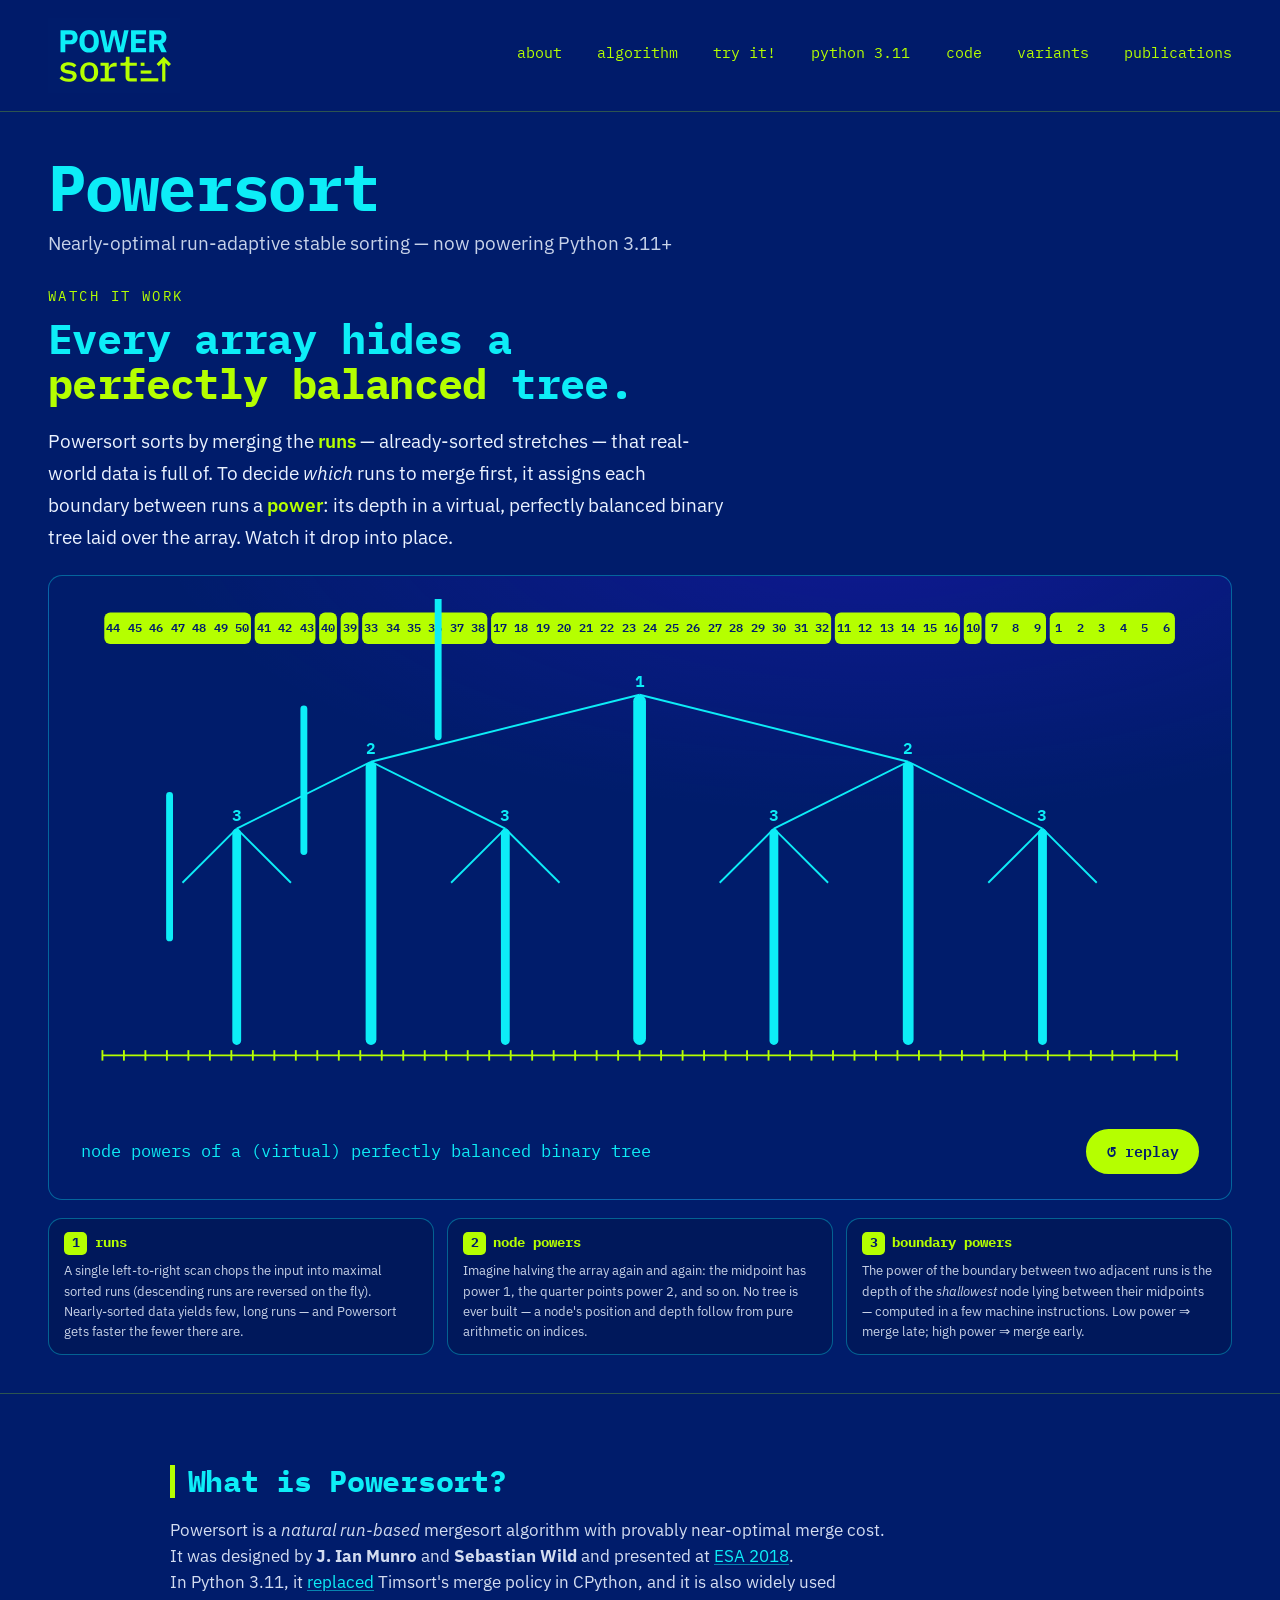
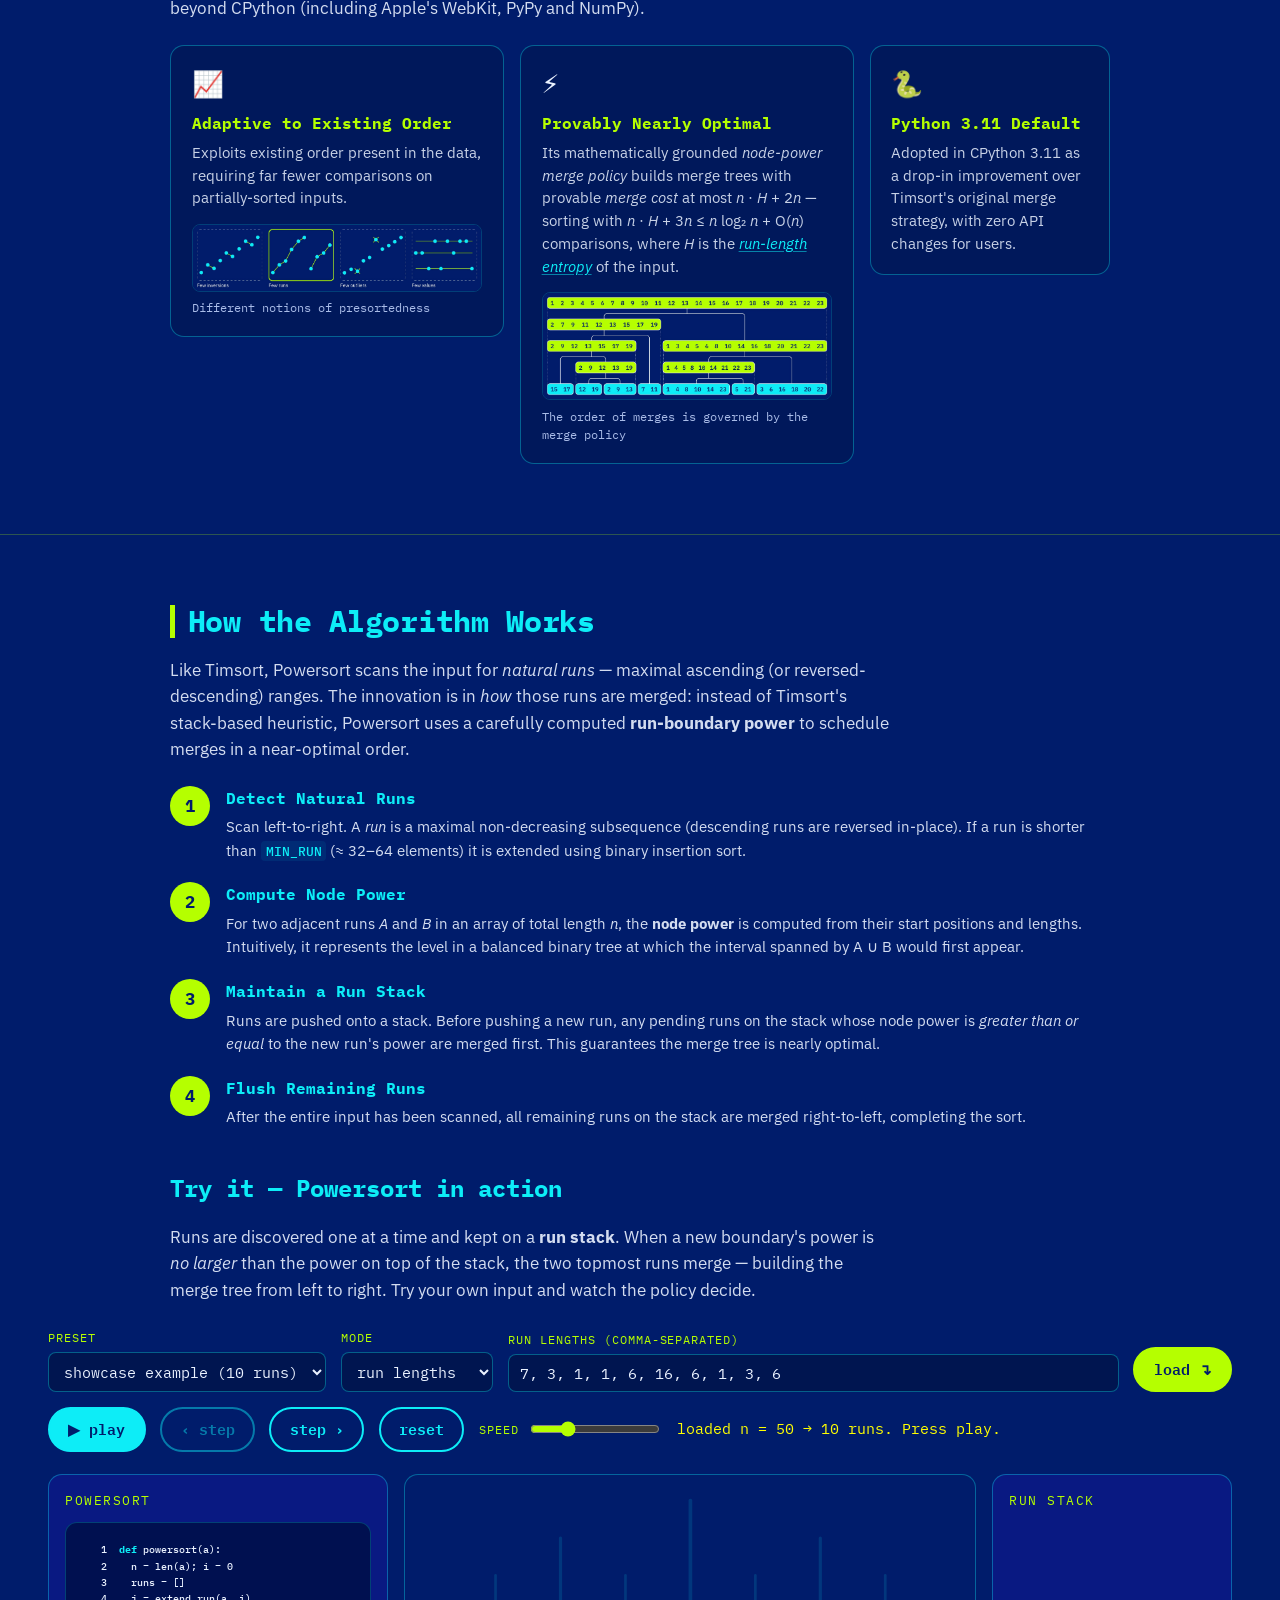
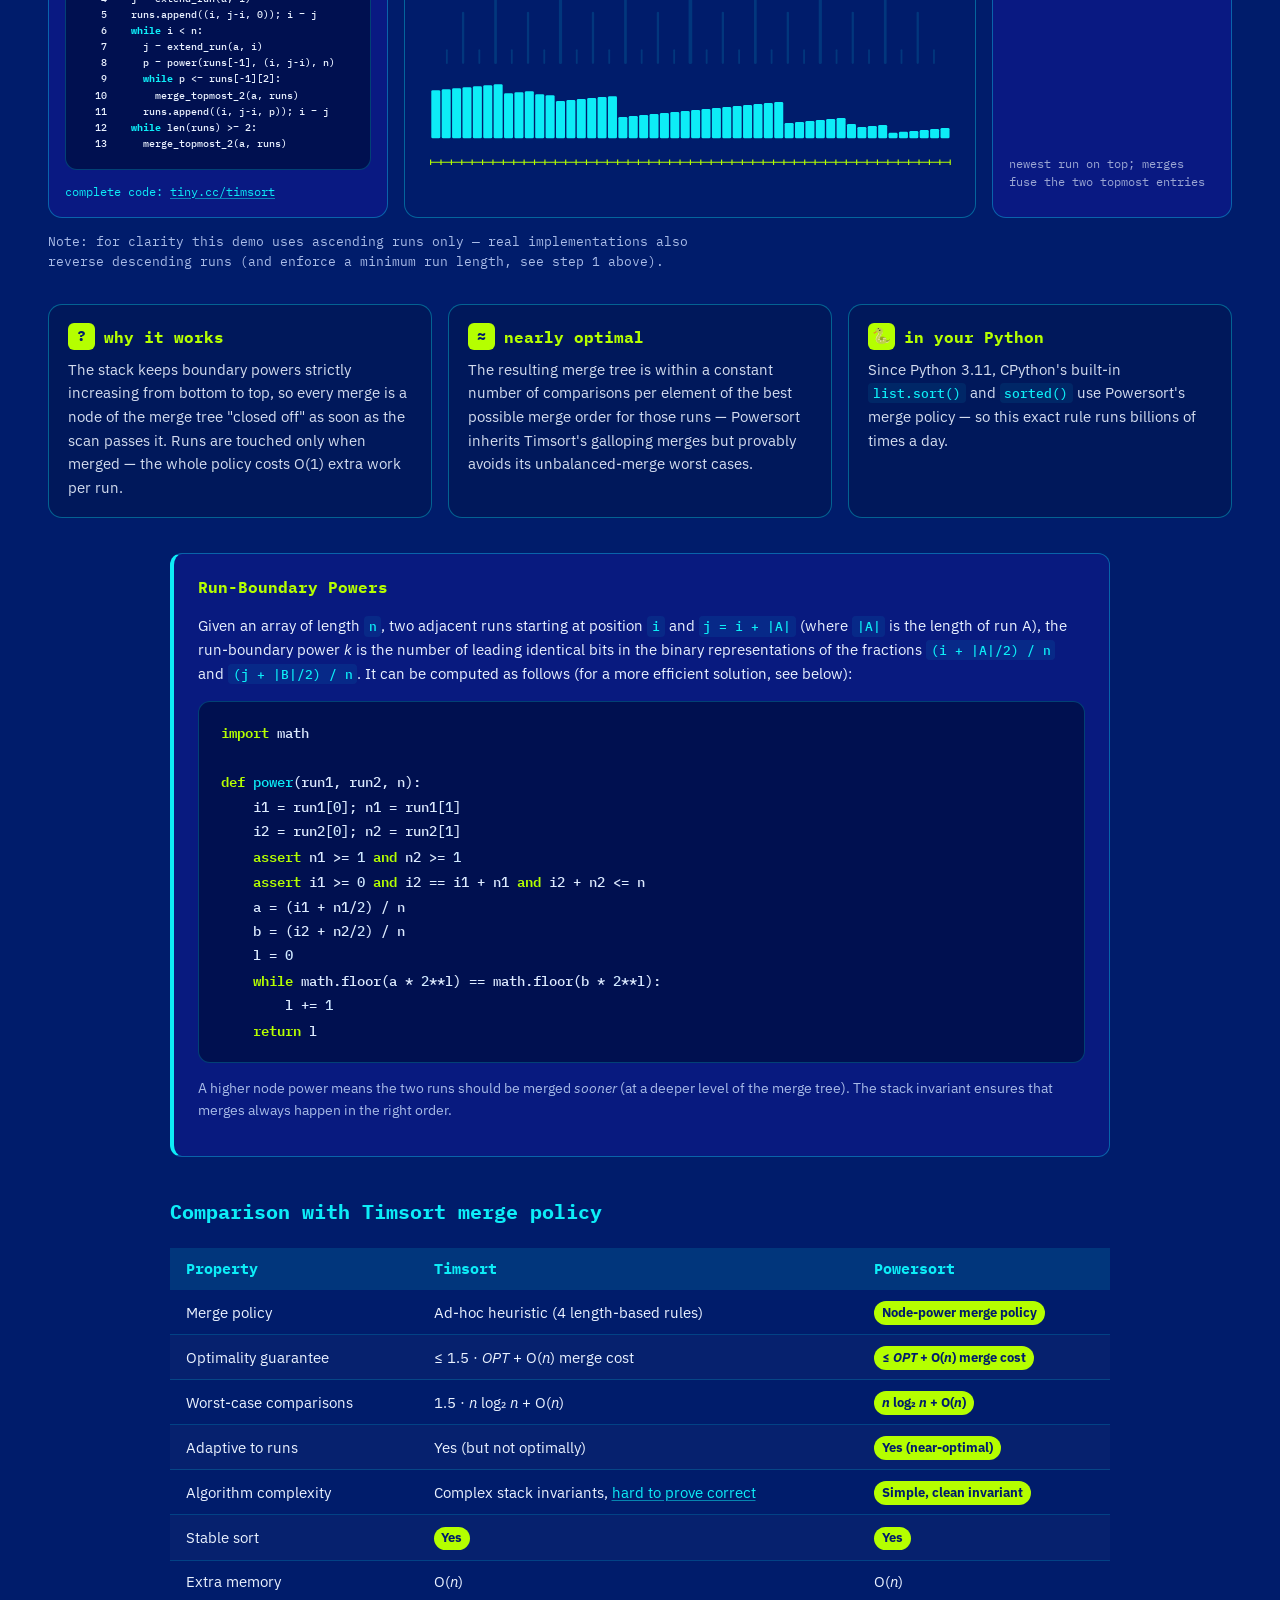
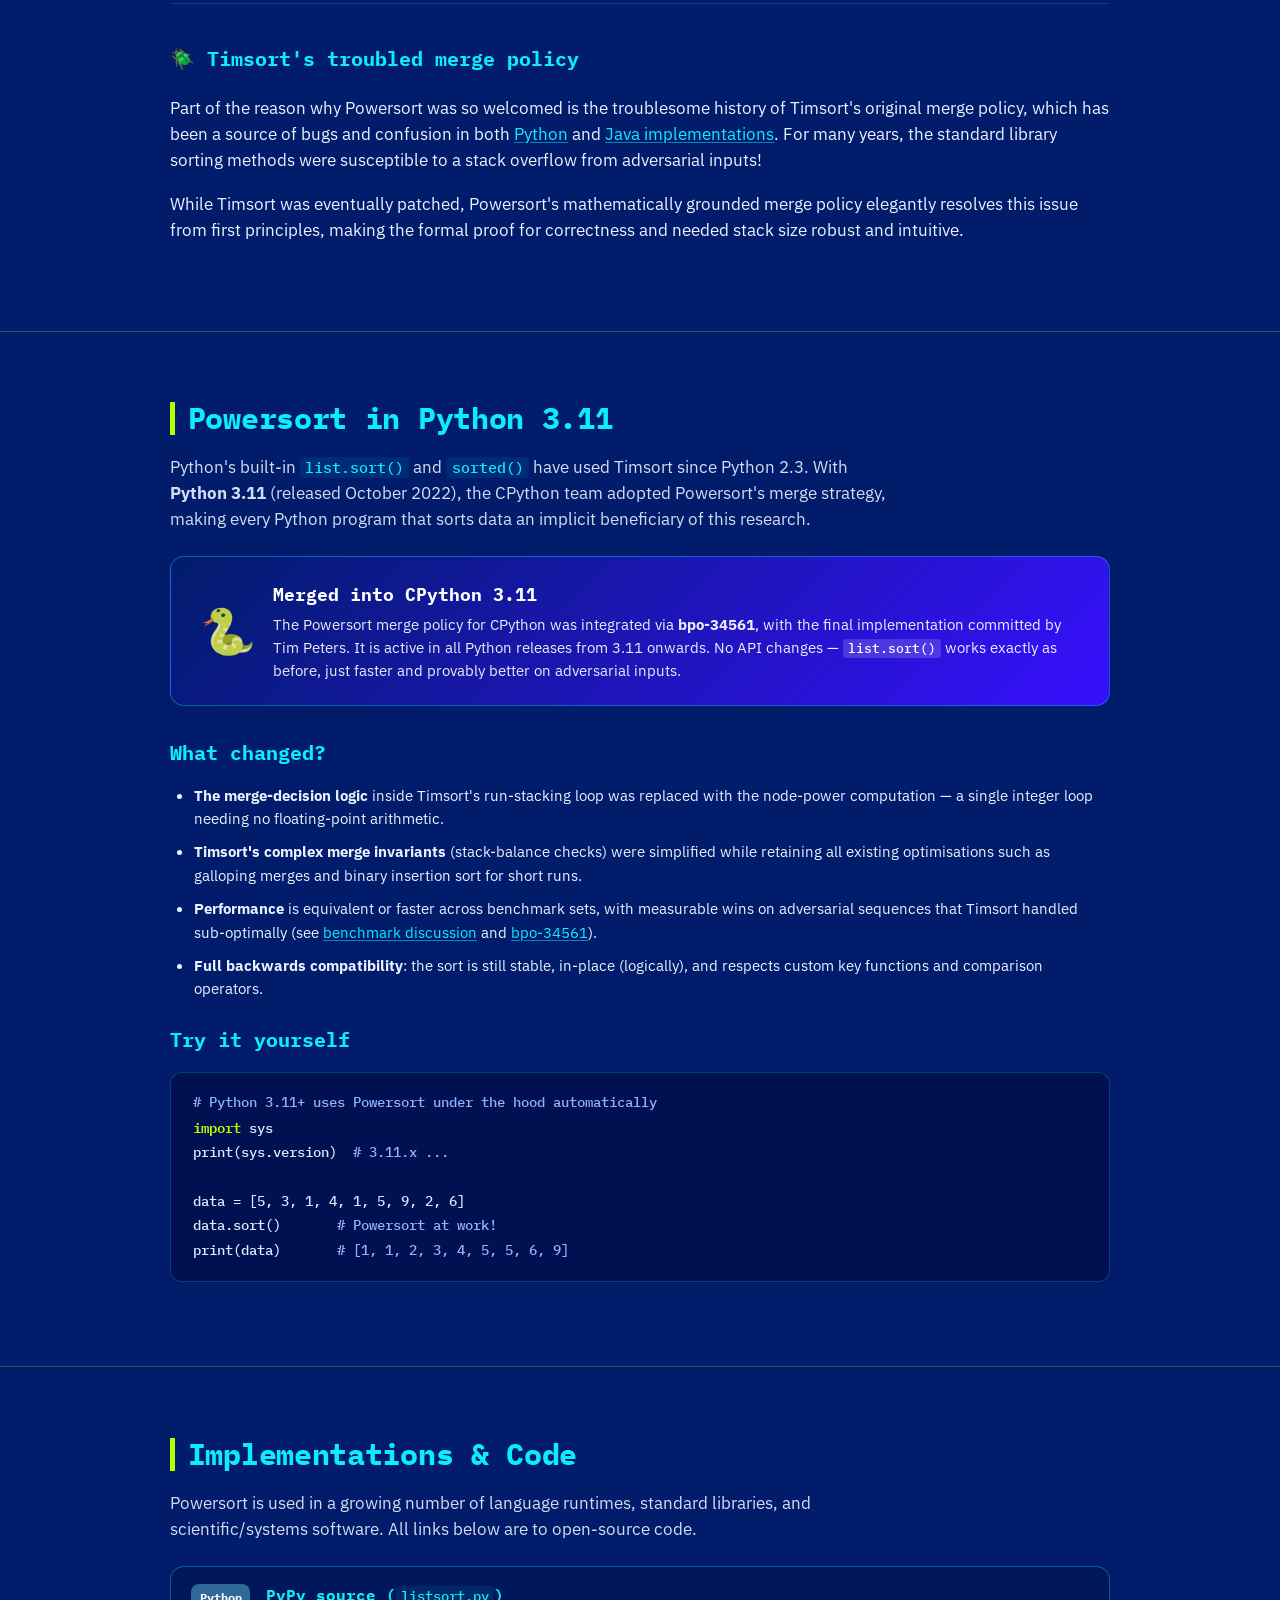
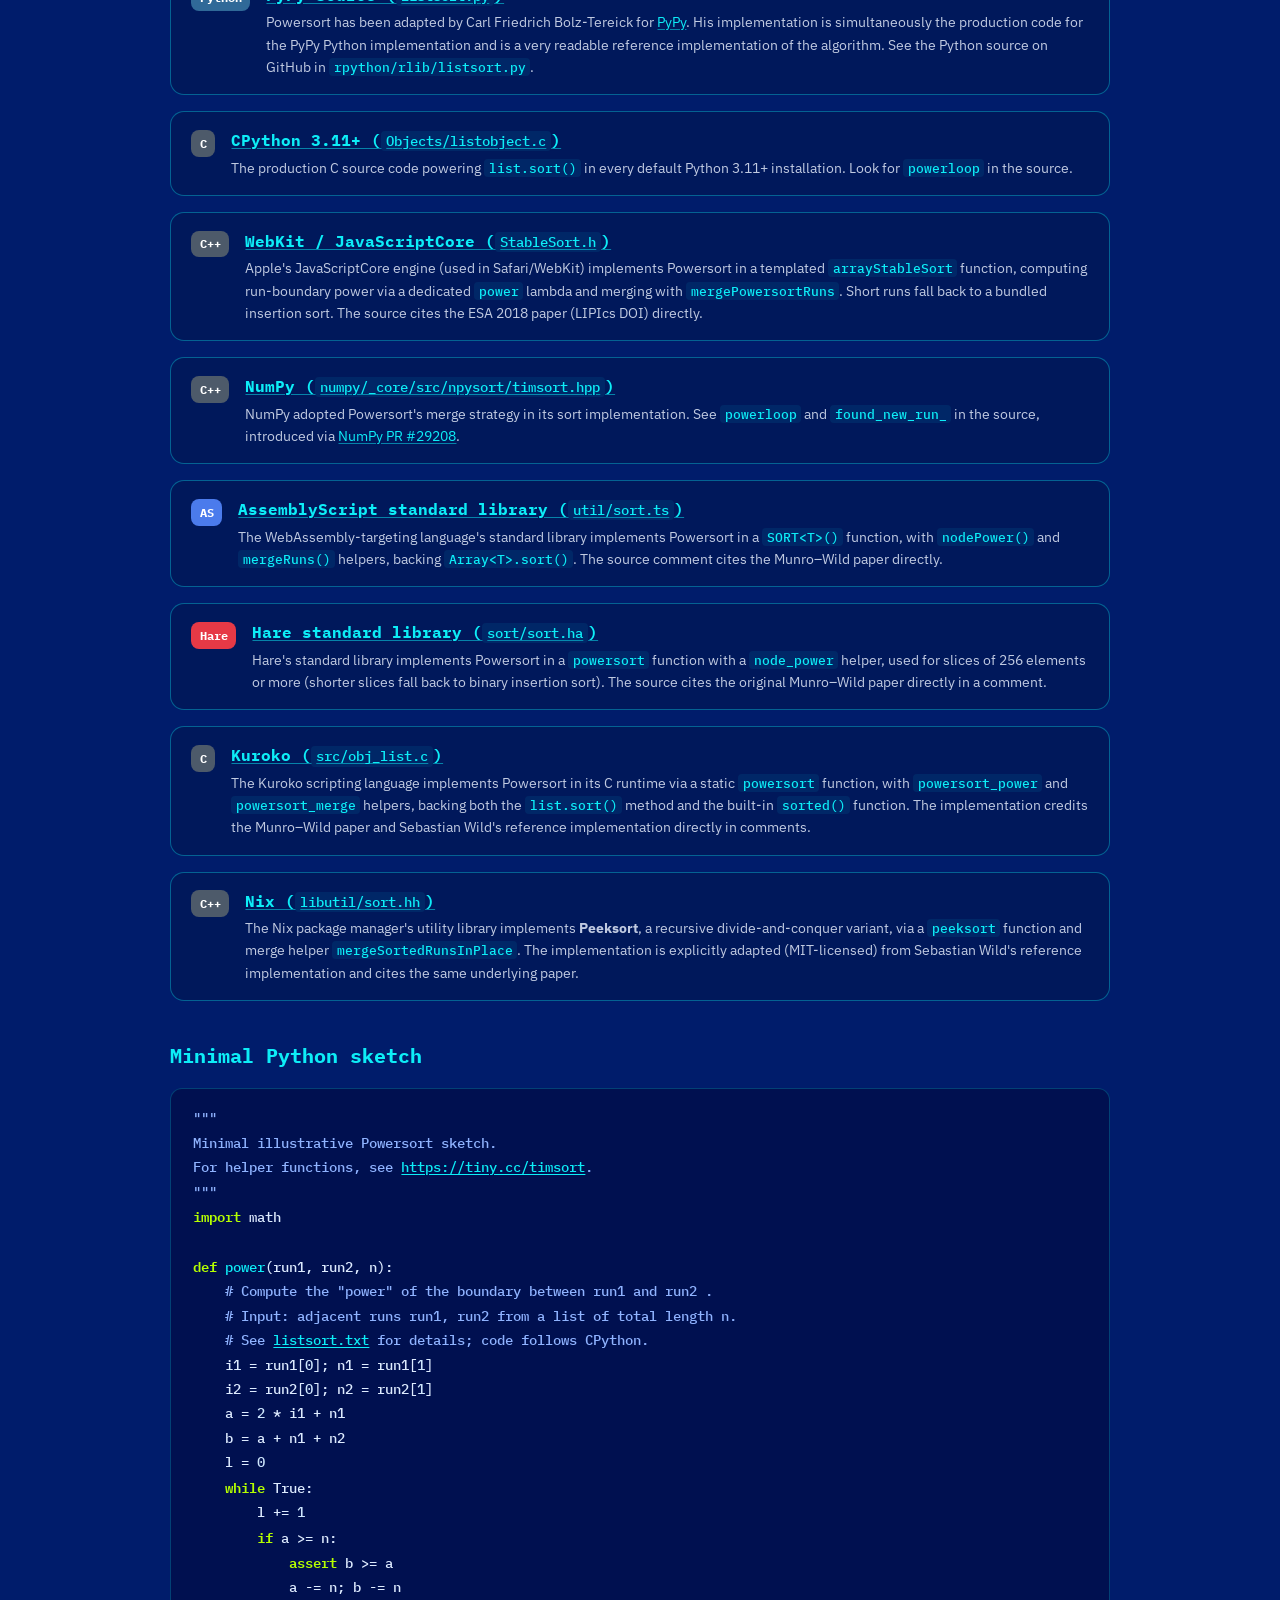
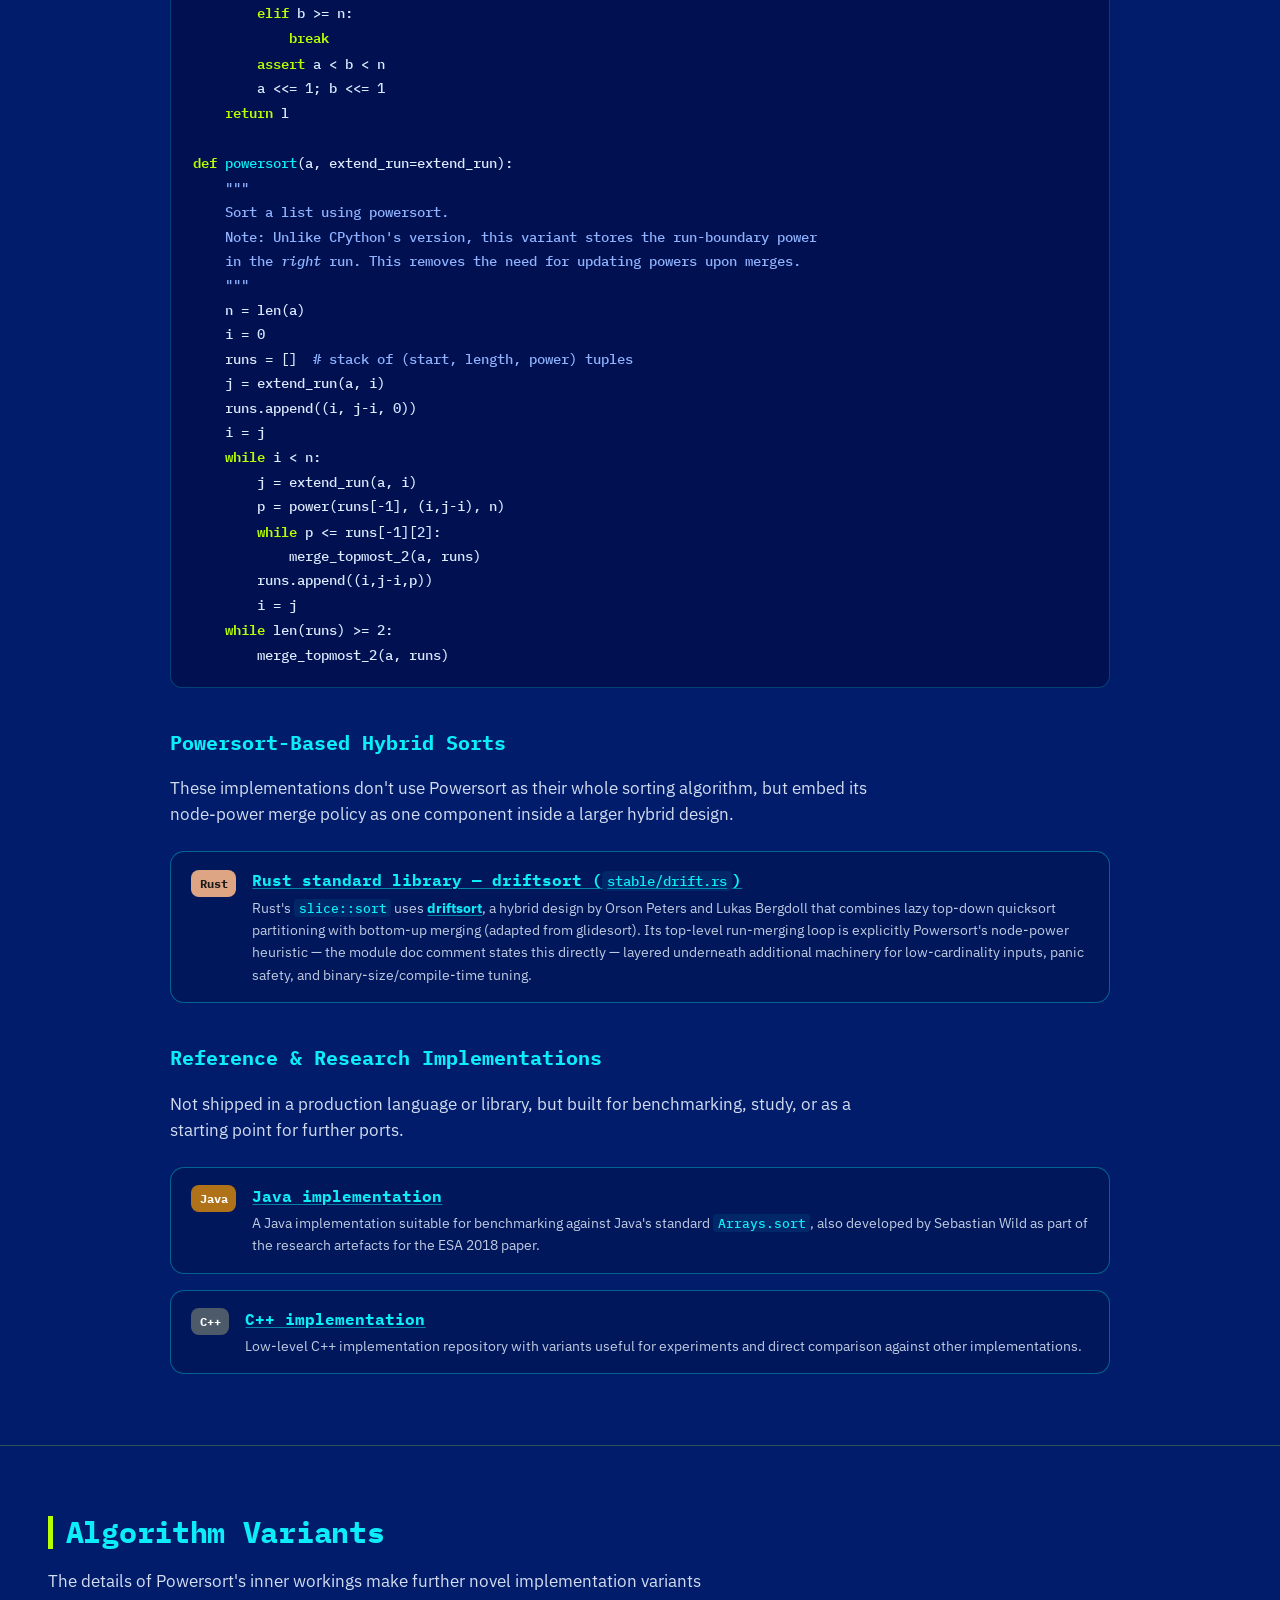
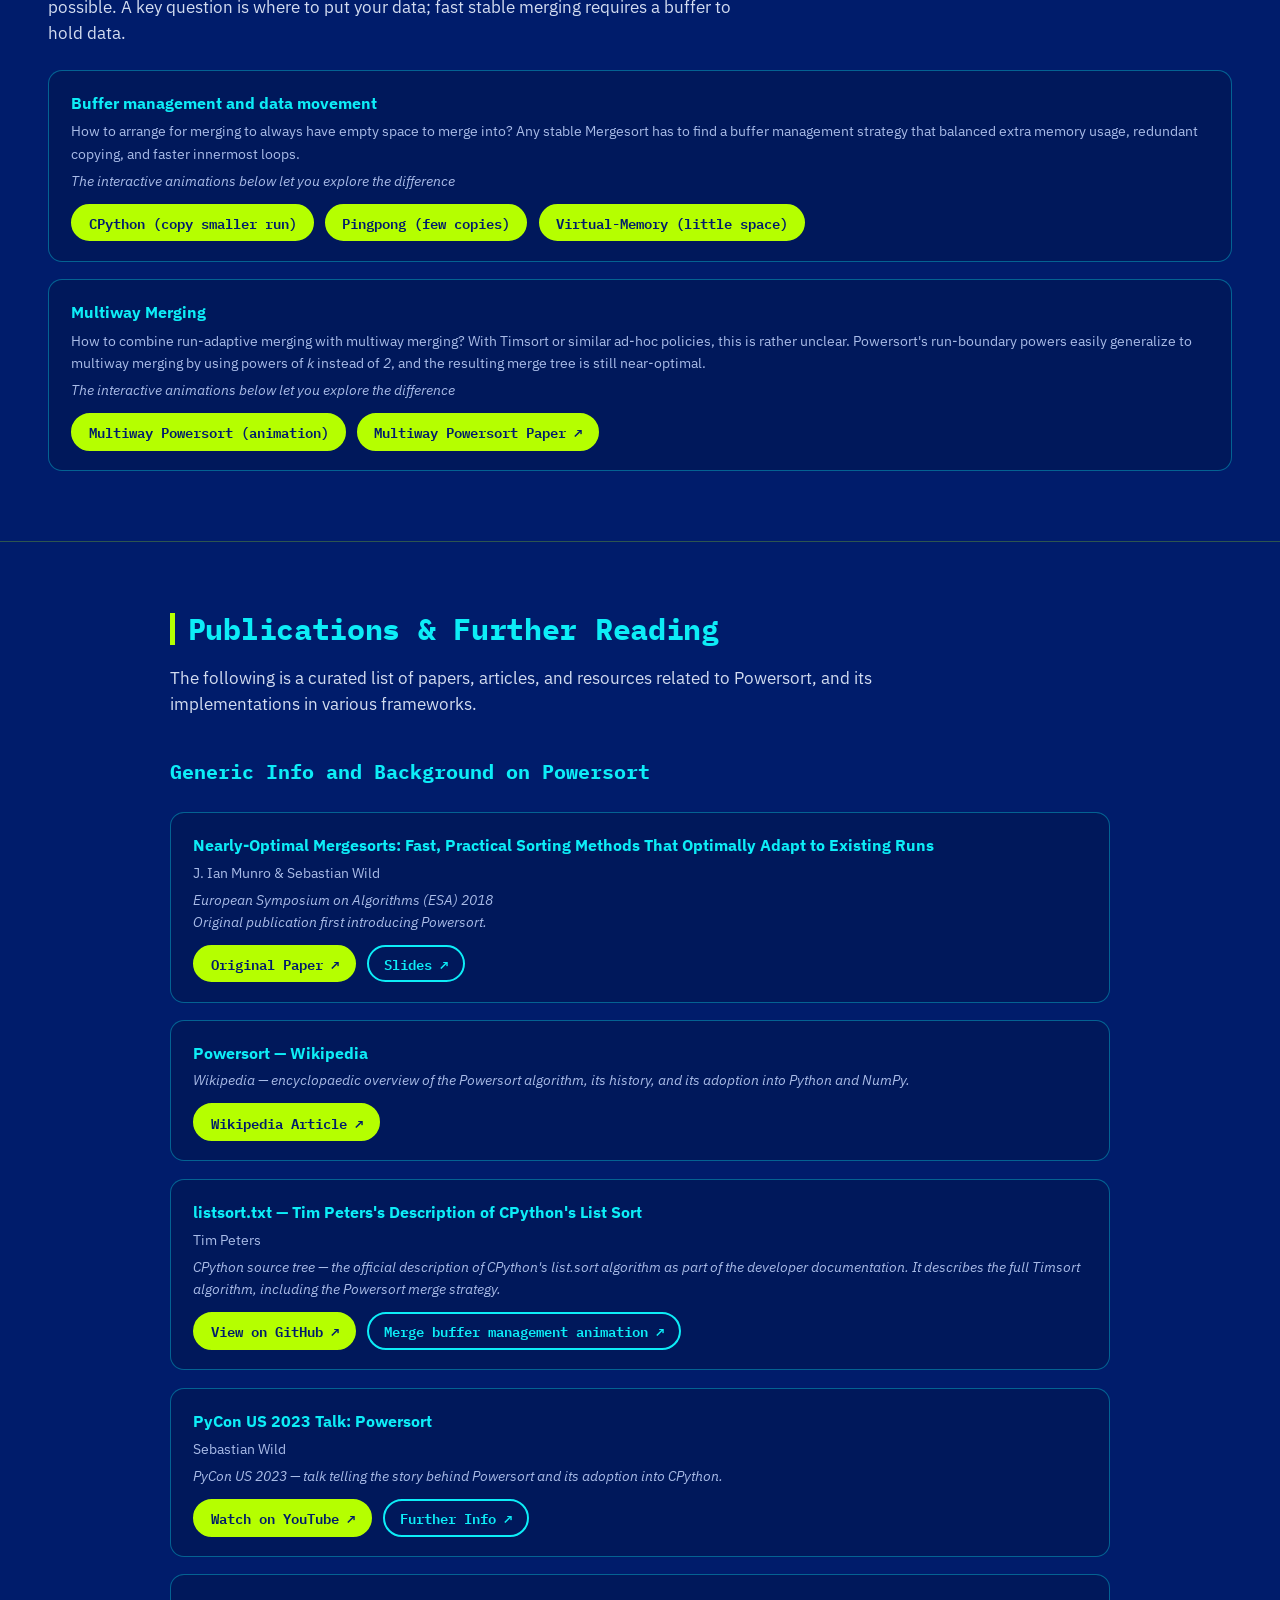
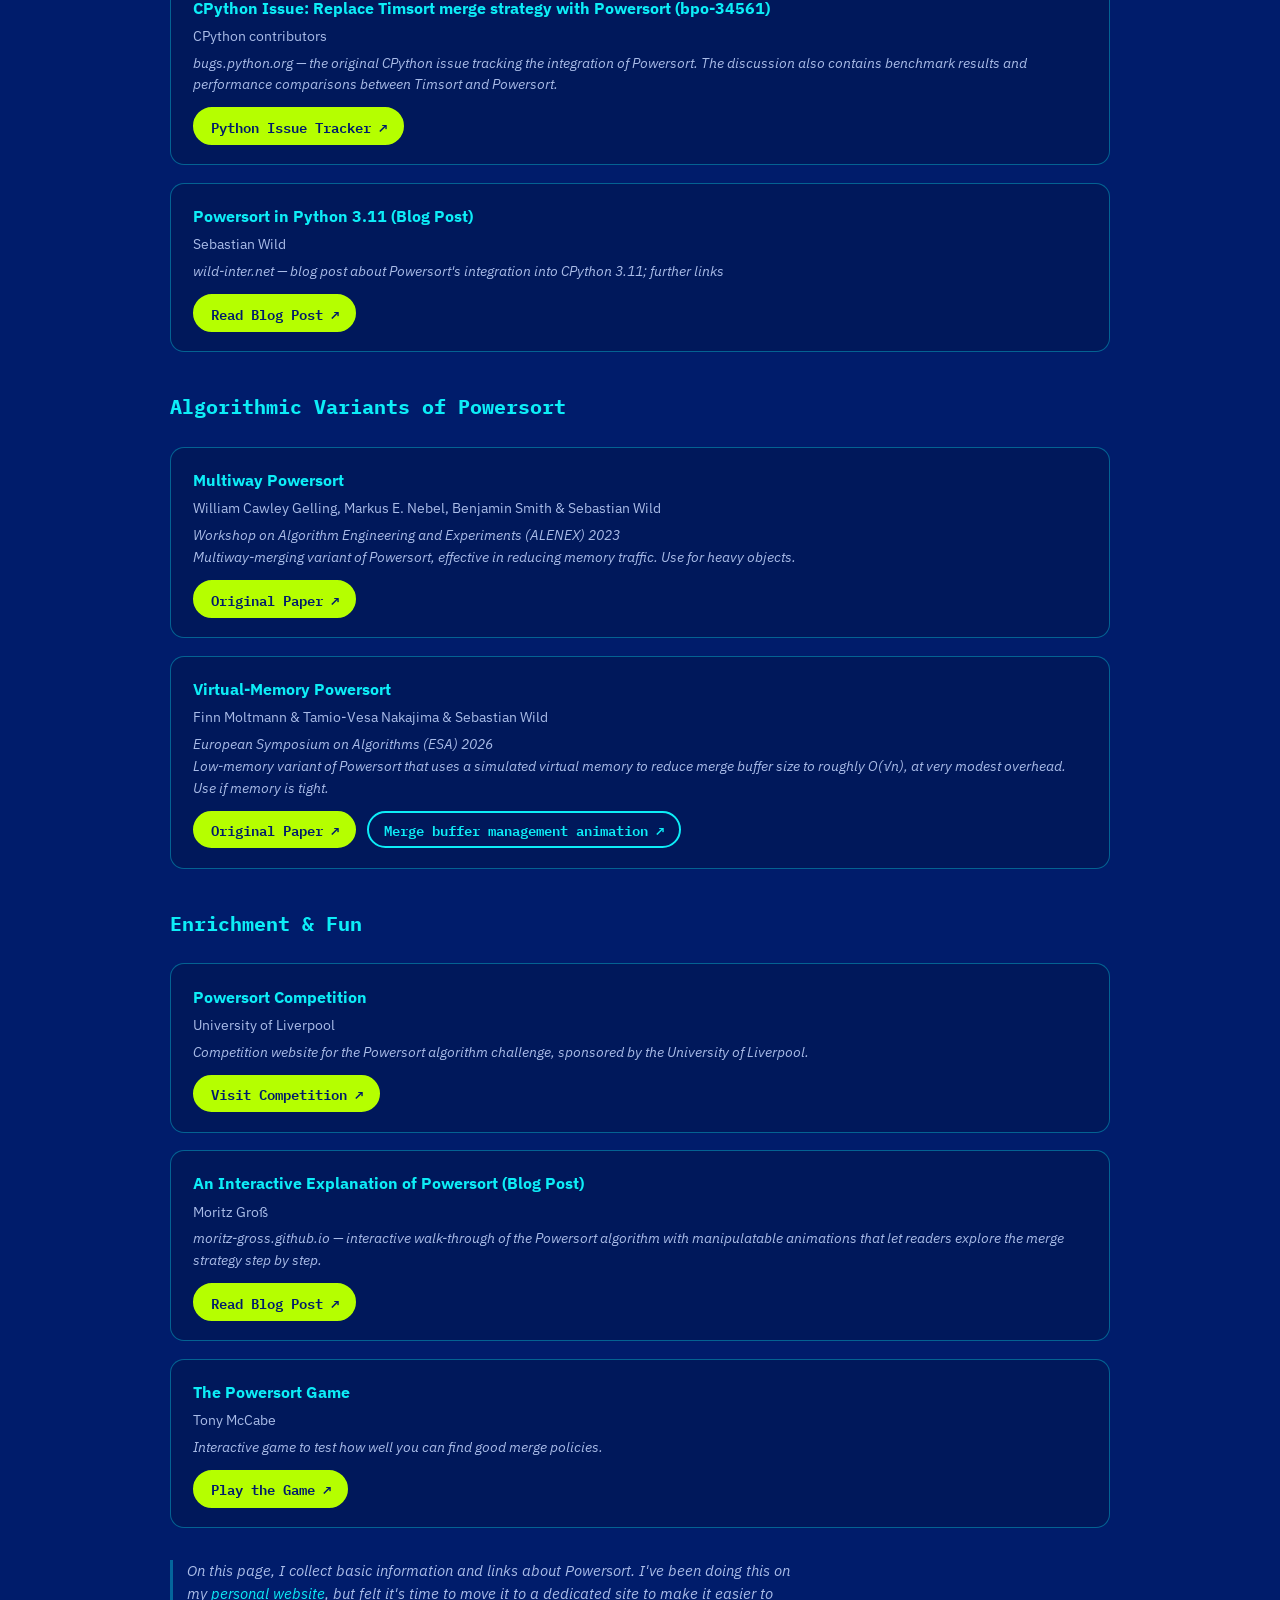
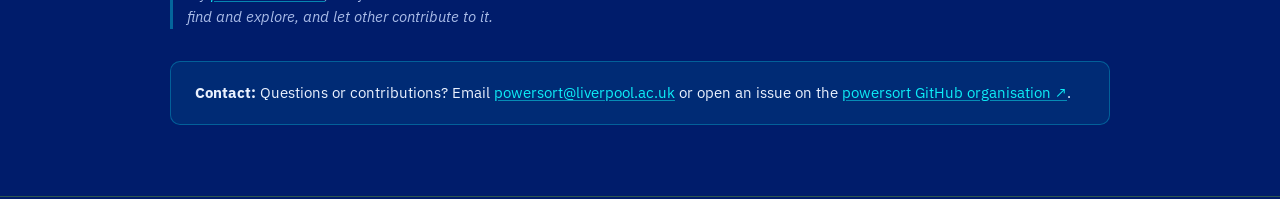
==== index.html @ b32b781a "make hero example default" ====
<!DOCTYPE html>
<html lang="en">
<head>
  <meta charset="UTF-8" />
  <meta name="viewport" content="width=device-width, initial-scale=1.0" />
  <meta name="description"
        content="Powersort – a nearly-optimal, run-adaptive stable sorting algorithm by J. Ian Munro and Sebastian Wild, adopted as Python's default sort since version 3.11. Interactive animations explain the node-power merge policy, alongside implementations, publications, and further reading." />
  <title>Powersort – Nearly-Optimal Adaptive Stable Sorting</title>
  <!-- IBM Plex fonts -->
  <link rel="preconnect" href="https://fonts.googleapis.com" />
  <link rel="preconnect" href="https://fonts.gstatic.com" crossorigin />
  <link rel="stylesheet" href="https://fonts.googleapis.com/css2?family=IBM+Plex+Mono:wght@400;500;600;700&family=IBM+Plex+Sans:wght@400;600;700&display=swap" />
  <link rel="stylesheet" href="style.css" />
  <link rel="icon" href="assets/powersort-logo-square.svg" type="image/svg+xml" />
  <!-- GoatCounter analytics -->
  <script data-goatcounter="https://power-sort.goatcounter.com/count"
          async src="//gc.zgo.at/count.js"></script>
</head>
<body>

<div id="splash-screen" class="splash-screen" aria-hidden="true">
  <div class="splash-content">
    <div class="splash-words" aria-hidden="true">
      <span class="word-line"><span class="word-text">adaptive</span><span class="word-cursor" aria-hidden="true"></span></span>
      <span class="word-line"><span class="word-text">stable</span><span class="word-cursor" aria-hidden="true"></span></span>
      <span class="word-line"><span class="word-text">sorting</span><span class="word-cursor" aria-hidden="true"></span></span>
    </div>
    <img class="splash-logo" id="splashLogo" src="assets/powersort-logo-square-nobg.svg" alt="" width="360" height="360" />
  </div>
</div>

<a class="skip-link" href="#main">Skip to main content</a>

<!-- ===================== HEADER / NAV ===================== -->
<header class="site-header">
  <a class="brand" href="#hero">
    <img class="brand-logo-tight" src="assets/powersort-logo-tight.svg" alt="Powersort logo" />
  </a>
  <nav class="site-nav" aria-label="Page sections">
    <a href="#overview">about</a>
    <a href="#algorithm">algorithm</a>
    <a href="#playground">try it!</a>
    <a href="#python">python 3.11</a>
    <a href="#code">code</a>
    <a href="#variants">variants</a>
    <a href="#publications">publications</a>
  </nav>
</header>

<main id="main">

<!-- ============ HERO · THE HIDDEN TREE ============ -->
<section class="act act-hero" id="hero">
  <div class="act-head">
    <h1 class="page-title">Powersort</h1>
    <p class="tagline">Nearly-optimal run-adaptive stable sorting &mdash; now powering Python&nbsp;3.11+</p>
    <span class="eyebrow">watch it work</span>
    <h2 class="act-title">Every array hides a<br><em>perfectly balanced</em> tree.</h2>
    <p class="lede">
      Powersort sorts by merging the <strong>runs</strong> — already-sorted stretches — that
      real-world data is full of. To decide <em>which</em> runs to merge first, it assigns each
      boundary between runs a <strong>power</strong>: its depth in a virtual, perfectly balanced
      binary tree laid over the array. Watch it drop into place.
    </p>
  </div>

  <div class="stage-wrap">
    <svg id="heroSvg" viewBox="0 0 1520 700" preserveAspectRatio="xMidYMid meet"
         role="img" aria-label="Animation: an array split into sorted runs, with the node powers of a perfectly balanced binary tree dropping in below it. Each run boundary receives the depth of the shallowest node between the midpoints of its two neighboring runs."></svg>
    <div class="stage-footline">
      <p id="heroCaption" class="stage-caption" aria-live="polite">&nbsp;</p>
      <button id="heroReplay" class="btn btn-lime" type="button">↺ replay</button>
    </div>
  </div>

  <div class="explain-grid">
    <div class="explain-card">
      <h3><span class="k">1</span> runs</h3>
      <p>A single left-to-right scan chops the input into maximal sorted runs
         (descending runs are reversed on the fly). Nearly-sorted data yields few, long runs —
         and Powersort gets faster the fewer there are.</p>
    </div>
    <div class="explain-card">
      <h3><span class="k">2</span> node powers</h3>
      <p>Imagine halving the array again and again: the midpoint has power&nbsp;1, the quarter
         points power&nbsp;2, and so on. No tree is ever built — a node's position and depth
         follow from pure arithmetic on indices.</p>
    </div>
    <div class="explain-card">
      <h3><span class="k">3</span> boundary powers</h3>
      <p>The power of the boundary between two adjacent runs is the depth of the
         <em>shallowest</em> node lying between their midpoints — computed in a few
         machine instructions. Low power&nbsp;⇒ merge late; high power&nbsp;⇒ merge early.</p>
    </div>
  </div>
</section>

<!-- ---- OVERVIEW ---- -->
  <section id="overview">
    <div class="container">
      <h2 class="section-heading">What is Powersort?</h2>
      <p class="section-intro">
        Powersort is a <em>natural run-based</em> mergesort algorithm with provably near-optimal merge
        cost. It was designed by
        <strong>J.&nbsp;Ian&nbsp;Munro</strong> and <strong>Sebastian&nbsp;Wild</strong>
        and presented at <a href="https://www.wild-inter.net/publications/munro-wild-2018">ESA&nbsp;2018</a>. In&nbsp;Python&nbsp;3.11, it <a href="#python">replaced</a> Timsort's merge policy
        in CPython, and it is also widely used beyond CPython (including Apple's WebKit, PyPy and NumPy).
      </p>

      <div class="card-grid">
        <div class="card">
          <div class="card-icon">📈</div>
          <h3>Adaptive to Existing Order</h3>
          <p>Exploits existing order present in the data,
             requiring far fewer comparisons on partially-sorted inputs.</p>
          <figure class="card-fig">
            <img src="assets/Powersort_AdaptiveSorting_01_crop.jpg" alt="Adaptive stable sorting visualization" loading="lazy" />
            <figcaption>Different notions of presortedness</figcaption>
          </figure>
        </div>
        <div class="card">
          <div class="card-icon">⚡</div>
          <h3>Provably Nearly Optimal</h3>
          <p>Its mathematically grounded <em>node-power merge policy</em> builds merge trees with
             provable <em>merge cost</em> at most <em>n</em>&nbsp;·&nbsp;<em>H</em>&nbsp;+&nbsp;2<em>n</em> — sorting with
             <em>n</em>&nbsp;·&nbsp;<em>H</em>&nbsp;+&nbsp;3<em>n</em> ≤ <em>n</em> log₂ <em>n</em> + O(<em>n</em>)
             comparisons, where <em>H</em> is the <em><a href="https://speakerdeck.com/sebawild/nearly-optimal-mergesort?slide=39">run-length entropy</a></em> of the input.</p>
          <figure class="card-fig">
            <img src="assets/Powersort_MergeTree_01_crop.jpg" alt="Merge tree structure diagram showing node relationships" loading="lazy" />
            <figcaption>The order of merges is governed by the merge policy</figcaption>
          </figure>
        </div>
        <div class="card">
          <div class="card-icon">🐍</div>
          <h3>Python 3.11 Default</h3>
          <p>Adopted in CPython&nbsp;3.11 as a drop-in improvement over Timsort's original merge
             strategy, with zero API changes for users.</p>
        </div>
      </div>

      </div>
  </section>

  <!-- ---- ALGORITHM ---- -->
  <section id="algorithm">
    <div class="container">
      <h2 class="section-heading">How the Algorithm Works</h2>
      <p class="section-intro">
        Like Timsort, Powersort scans the input for <em>natural runs</em> — maximal ascending
        (or reversed-descending) ranges. The innovation is in <em>how</em> those runs are
        merged: instead of Timsort's stack-based heuristic, Powersort uses a carefully computed
        <strong>run-boundary power</strong> to schedule merges in a near-optimal order.
      </p>

      <div class="algo-steps">
        <div class="algo-step">
          <div>
            <h3>Detect Natural Runs</h3>
            <p>
              Scan left-to-right. A <em>run</em> is a maximal non-decreasing subsequence
              (descending runs are reversed in-place). If a run is shorter than
              <code>MIN_RUN</code> (≈ 32–64 elements) it is extended using binary insertion sort.
            </p>
          </div>
        </div>
        <div class="algo-step">
          <div>
            <h3>Compute Node Power</h3>
            <p>
              For two adjacent runs <em>A</em> and <em>B</em> in an array of total length
              <em>n</em>, the <strong>node power</strong> is computed from their start positions
              and lengths. Intuitively, it represents the level in a balanced binary tree at
              which the interval spanned by A&nbsp;∪&nbsp;B would first appear.
            </p>
          </div>
        </div>
        <div class="algo-step">
          <div>
            <h3>Maintain a Run Stack</h3>
            <p>
              Runs are pushed onto a stack. Before pushing a new run, any pending runs on the
              stack whose node power is <em>greater than or equal</em> to the new run's power
              are merged first. This guarantees the merge tree is nearly optimal.
            </p>
          </div>
        </div>
        <div class="algo-step">
          <div>
            <h3>Flush Remaining Runs</h3>
            <p>
              After the entire input has been scanned, all remaining runs on the stack are
              merged right-to-left, completing the sort.
            </p>
          </div>
        </div>
      </div>

      <!-- ---- interactive playground (replaces the static animation) ---- -->
      <div class="playground-block" id="playground">
        <h3 class="sub-heading">Try it &mdash; Powersort in action</h3>
        <p class="section-intro">Runs are discovered one at a time and kept on a <strong>run stack</strong>. When a new
      boundary's power is <em>no larger</em> than the power on top of the stack, the two topmost
      runs merge — building the merge tree from left to right. Try your own input and watch the
      policy decide.</p>
      </div>
      <div class="playground-wide">
<div class="controls" role="group" aria-label="Input controls">
    <label class="ctl">
      <span>preset</span>
      <select id="presetSelect">
        <option value="hero">showcase example (10 runs)</option>
        <option value="slides">talk example (6 runs)</option>
        <option value="colab">notebook example (12 runs)</option>
        <option value="random">random values</option>
        <option value="fewruns">a few long runs</option>
        <option value="manyruns">many short runs</option>
        <option value="organ">organ pipe</option>
        <option value="sorted">already sorted</option>
      </select>
    </label>
    <label class="ctl">
      <span>mode</span>
      <select id="modeSelect">
        <option value="runs">run lengths</option>
        <option value="values">array values</option>
      </select>
    </label>
    <label class="ctl ctl-grow">
      <span id="inputLabel">run lengths (comma-separated)</span>
      <input id="dataInput" type="text" spellcheck="false" autocomplete="off"
             value="5, 3, 3, 14, 1, 2">
    </label>
    <button id="applyBtn" class="btn btn-lime" type="button">load ↴</button>
  </div>

  <div class="controls controls-play" role="group" aria-label="Playback controls">
    <button id="playBtn" class="btn btn-cyan" type="button">▶ play</button>
    <button id="backBtn" class="btn" type="button">‹ step</button>
    <button id="stepBtn" class="btn" type="button">step ›</button>
    <button id="resetBtn" class="btn" type="button">reset</button>
    <label class="ctl ctl-speed">
      <span>speed</span>
      <input id="speedRange" type="range" min="0.3" max="3" step="0.1" value="1"
             aria-label="Animation speed">
    </label>
    <p id="narration" class="narration" aria-live="polite">Press play to run Powersort.</p>
  </div>

  <div class="playground-grid">
    <aside class="panel panel-code" aria-label="Powersort pseudocode">
      <div class="panel-title">powersort</div>
      <pre id="codeBox"><code><span class="cl" id="cl1"> 1  <b>def</b> powersort(a):</span><span class="cl" id="cl2"> 2    n = len(a); i = 0</span><span class="cl" id="cl3"> 3    runs = []</span><span class="cl" id="cl4"> 4    j = extend_run(a, i)</span><span class="cl" id="cl5"> 5    runs.append((i, j-i, 0)); i = j</span><span class="cl" id="cl6"> 6    <b>while</b> i &lt; n:</span><span class="cl" id="cl7"> 7      j = extend_run(a, i)</span><span class="cl" id="cl8"> 8      p = power(runs[-1], (i, j-i), n)</span><span class="cl" id="cl9"> 9      <b>while</b> p &lt;= runs[-1][2]:</span><span class="cl" id="cl10">10        merge_topmost_2(a, runs)</span><span class="cl" id="cl11">11      runs.append((i, j-i, p)); i = j</span><span class="cl" id="cl12">12    <b>while</b> len(runs) &gt;= 2:</span><span class="cl" id="cl13">13      merge_topmost_2(a, runs)</span></code></pre>      <p class="panel-note">complete code: <a href="https://tiny.cc/timsort" target="_blank" rel="noopener">tiny.cc/timsort</a></p>
    </aside>

    <div class="panel panel-stage">
      <svg id="playSvg" viewBox="0 0 1200 640" preserveAspectRatio="xMidYMid meet"
           role="img" aria-label="Visualization of the array as bars grouped into runs, boundary powers, and the merge tree being built left to right over the faint node powers of the virtual balanced tree."></svg>
    </div>

    <aside class="panel panel-stack" aria-label="Run stack">
      <div class="panel-title">run stack</div>
      <div id="stackBox" class="stack-box"></div>
      <div class="stack-hint">newest run on top; merges fuse the two topmost entries</div>
    </aside>
  </div>

  <p class="demo-note">Note: for clarity this demo uses ascending runs only &mdash; real
  implementations also reverse descending runs (and enforce a minimum run length, see step&nbsp;1 above).</p>

  <div class="explain-grid">
    <div class="explain-card">
      <h3><span class="k">?</span> why it works</h3>
      <p>The stack keeps boundary powers strictly increasing from bottom to top, so every merge
         is a node of the merge tree "closed off" as soon as the scan passes it. Runs are touched
         only when merged — the whole policy costs O(1) extra work per run.</p>
    </div>
    <div class="explain-card">
      <h3><span class="k">≈</span> nearly optimal</h3>
      <p>The resulting merge tree is within a constant number of comparisons per element of the
         best possible merge order for those runs — Powersort inherits Timsort's galloping merges
         but provably avoids its unbalanced-merge worst cases.</p>
    </div>
    <div class="explain-card">
      <h3><span class="k">🐍</span> in your Python</h3>
      <p>Since Python&nbsp;3.11, CPython's built-in <code>list.sort()</code> and
         <code>sorted()</code> use Powersort's merge policy — so this exact rule runs
         billions of times a day.</p>
    </div>
  </div>
      </div>


      

      <!-- Node power formula -->
      <div class="formula-box">
        <div class="label">Run-Boundary Powers</div>
        <p>
          Given an array of length <code>n</code>, two adjacent runs starting at position
          <code>i</code> and <code>j = i + |A|</code> (where <code>|A|</code> is the length
          of run&nbsp;A), the run-boundary power <em>k</em> is the number of leading identical bits in
          the binary representations of the fractions
          <code>(i + |A|/2) / n</code> and <code>(j + |B|/2) / n</code>.
          It can be computed as follows (for a more efficient solution, see below):
        </p>
        <pre><code><span class="code-keyword">import</span> math

<span class="code-keyword">def</span> <span class="code-func">power</span>(run1, run2, n):
    i1 = run1[<span class="code-number">0</span>]; n1 = run1[<span class="code-number">1</span>]
    i2 = run2[<span class="code-number">0</span>]; n2 = run2[<span class="code-number">1</span>]
    <span class="code-keyword">assert</span> n1 &gt;= <span class="code-number">1</span> <span class="code-keyword">and</span> n2 &gt;= <span class="code-number">1</span>
    <span class="code-keyword">assert</span> i1 &gt;= <span class="code-number">0</span> <span class="code-keyword">and</span> i2 == i1 + n1 <span class="code-keyword">and</span> i2 + n2 &lt;= n
    a = (i1 + n1/<span class="code-number">2</span>) / n
    b = (i2 + n2/<span class="code-number">2</span>) / n
    l = <span class="code-number">0</span>
    <span class="code-keyword">while</span> math.floor(a * <span class="code-number">2</span>**l) == math.floor(b * <span class="code-number">2</span>**l):
        l += <span class="code-number">1</span>
    <span class="code-keyword">return</span> l</code></pre>
        <p style="margin-top:.75rem; font-size:.9rem; color:var(--clr-muted);">
          A higher node power means the two runs should be merged <em>sooner</em> (at a deeper
          level of the merge tree). The stack invariant ensures that merges always happen in the
          right order.
        </p>
      </div>

      <!-- Comparison table -->
      <h3 style="margin-top:2.5rem; color:var(--clr-primary);">Comparison with Timsort merge policy</h3>
      <table class="compare-table" aria-label="Algorithm comparison">
        <thead>
          <tr>
            <th>Property</th>
            <th>Timsort</th>
            <th>Powersort</th>
          </tr>
        </thead>
        <tbody>
          <tr>
            <td>Merge policy</td>
            <td>Ad-hoc heuristic (4 length-based rules)</td>
            <td><span class="badge-good">Node-power merge policy</span></td>
          </tr>
          <tr>
            <td>Optimality guarantee</td>
            <td>≤ 1.5&nbsp;·&nbsp;<em>OPT</em>&nbsp;+&nbsp;O(<em>n</em>) merge cost</td>
            <td><span class="badge-good">≤ <em>OPT</em>&nbsp;+&nbsp;O(<em>n</em>) merge cost</span></td>
          </tr>
          <tr>
            <td>Worst-case comparisons</td>
            <td>1.5&nbsp;·&nbsp;<em>n</em> log₂ <em>n</em> + O(<em>n</em>)</td>
            <td><span class="badge-good"><em>n</em> log₂ <em>n</em> + O(<em>n</em>)</span></td>
          </tr>
          <tr>
            <td>Adaptive to runs</td>
            <td>Yes (but not optimally)</td>
            <td><span class="badge-good">Yes (near-optimal)</span></td>
          </tr>
          <tr>
            <td>Algorithm complexity</td>
            <td>Complex stack invariants, 
              <a href="https://doi.org/10.4230/LIPIcs.ESA.2018.4">hard to prove correct</a></td>
            <td><span class="badge-good">Simple, clean invariant</span></td>
          </tr>
          <tr>
            <td>Stable sort</td>
            <td><span class="badge-good">Yes</span></td>
            <td><span class="badge-good">Yes</span></td>
          </tr>
          <tr>
            <td>Extra memory</td>
            <td>O(<em>n</em>)</td>
            <td>O(<em>n</em>)</td>
          </tr>
        </tbody>
      </table>
      <h3 style="margin-top:2.5rem; color:var(--clr-primary);">🪲 Timsort's troubled merge policy</h3>
      <p>Part of the reason why Powersort was so welcomed is the troublesome history
        of Timsort's original merge policy, which has been a source of bugs and confusion 
        in both <a href="https://github.com/python/cpython/issues/67703">Python</a> and <a href="https://bugs.openjdk.org/browse/JDK-8072909">Java implementations</a>.
        For many years, the standard library sorting methods were susceptible to 
        a stack overflow from adversarial inputs!
      </p>
      <p>While Timsort was eventually patched, Powersort's mathematically grounded merge policy 
        elegantly resolves this issue from first principles, making the formal proof for correctness and 
        needed stack size robust and intuitive.
      </p>
    </div>
  </section>

  <!-- ---- PYTHON 3.11 ---- -->
  <section id="python">
    <div class="container">
      <h2 class="section-heading">Powersort in Python 3.11</h2>
      <p class="section-intro">
        Python's built-in <code>list.sort()</code> and <code>sorted()</code> have used Timsort
        since Python&nbsp;2.3. With <strong>Python&nbsp;3.11</strong> (released October 2022),
        the CPython team adopted Powersort's merge strategy, making every Python program that
        sorts data an implicit beneficiary of this research.
      </p>

      <div class="python-banner">
        <div class="py-logo" aria-hidden="true">🐍</div>
        <div>
          <h3>Merged into CPython 3.11</h3>
          <p>
            The Powersort merge policy for CPython was integrated via <strong>bpo-34561</strong>,
            with the final implementation committed by Tim Peters. It is active in all Python
            releases from 3.11 onwards. No API changes — <code>list.sort()</code> works exactly
            as before, just faster and provably better on adversarial inputs.
          </p>
        </div>
      </div>

      <div style="margin-top:2rem;">
        <h3 style="color:var(--clr-primary); margin-bottom:.75rem;">What changed?</h3>
        <ul style="padding-left:1.5rem; display:grid; gap:.6rem; font-size:.95rem;">
          <li>
            <strong>The merge-decision logic</strong> inside Timsort's run-stacking loop was
            replaced with the node-power computation — a single integer loop needing no
            floating-point arithmetic.
          </li>
          <li>
            <strong>Timsort's complex merge invariants</strong> (stack-balance checks) were
            simplified while retaining all existing optimisations
            such as galloping merges and binary insertion sort for short runs.
          </li>
          <li>
            <strong>Performance</strong> is equivalent or faster across benchmark sets, with
            measurable wins on adversarial sequences that Timsort handled sub-optimally
            (see <a href="https://www.wild-inter.net/posts/powersort-in-python-3.11"
            target="_blank" rel="noopener">benchmark discussion</a> and
            <a href="https://bugs.python.org/issue34561"
            target="_blank" rel="noopener">bpo-34561</a>).
          </li>
          <li>
            <strong>Full backwards compatibility</strong>: the sort is still stable, in-place
            (logically), and respects custom key functions and comparison operators.
          </li>
        </ul>
      </div>

      <div style="margin-top:1.5rem;">
        <h3 style="color:var(--clr-primary); margin-bottom:.75rem;">Try it yourself</h3>
        <pre><code><span class="code-comment"># Python 3.11+ uses Powersort under the hood automatically</span>
<span class="code-keyword">import</span> sys
print(sys.version)  <span class="code-comment"># 3.11.x ...</span>

data = [<span class="code-number">5</span>, <span class="code-number">3</span>, <span class="code-number">1</span>, <span class="code-number">4</span>, <span class="code-number">1</span>, <span class="code-number">5</span>, <span class="code-number">9</span>, <span class="code-number">2</span>, <span class="code-number">6</span>]
data.sort()       <span class="code-comment"># Powersort at work!</span>
print(data)       <span class="code-comment"># [1, 1, 2, 3, 4, 5, 5, 6, 9]</span></code></pre>
      </div>
    </div>
  </section>

<!-- ---- CODE ---- -->
<section id="code">
  <div class="container">
    <h2 class="section-heading">Implementations &amp; Code</h2>
    <p class="section-intro">
      Powersort is used in a growing number of language runtimes, standard libraries, and
      scientific/systems software. All links below are to open-source code.
    </p>

    <div class="impl-list">

      <div class="impl-item">
        <span class="impl-lang python">Python</span>
        <div>
          <h3>
            <a href="https://github.com/pypy/pypy/blob/main/rpython/rlib/listsort.py" target="_blank" rel="noopener">
              PyPy source (<code>listsort.py</code>)
            </a>
          </h3>
          <p>
            Powersort has been adapted by Carl Friedrich Bolz-Tereick for
            <a href="https://www.pypy.org/" target="_blank" rel="noopener">PyPy</a>.
            His implementation is simultaneously the production code for the PyPy Python 
            implementation and is a very readable reference implementation of the algorithm.
            See the Python source on GitHub in <code>rpython/rlib/listsort.py</code>.
          </p>
        </div>
      </div>

      <div class="impl-item">
        <span class="impl-lang c">C</span>
        <div>
          <h3>
            <a href="https://github.com/python/cpython/blob/main/Objects/listobject.c" target="_blank" rel="noopener">
              CPython 3.11+ (<code>Objects/listobject.c</code>)
            </a>
          </h3>
          <p>
            The production C source code powering <code>list.sort()</code> in every default
            Python&nbsp;3.11+ installation. Look for <code>powerloop</code> in the source.
          </p>
        </div>
      </div>

      <div class="impl-item">
        <span class="impl-lang c">C++</span>
        <div>
          <h3>
            <a href="https://github.com/apple-open-source/macos/blob/master/WebKit/Source/JavaScriptCore/runtime/StableSort.h#L111"
              target="_blank" rel="noopener">
              WebKit / JavaScriptCore (<code>StableSort.h</code>)
            </a>
          </h3>
          <p>
            Apple's JavaScriptCore engine (used in Safari/WebKit) implements Powersort in a
            templated <code>arrayStableSort</code> function, computing run-boundary power via
            a dedicated <code>power</code> lambda and merging with
            <code>mergePowersortRuns</code>. Short runs fall back to a bundled insertion sort.
            The source cites the ESA&nbsp;2018 paper (LIPIcs DOI) directly.
          </p>
        </div>
      </div>

      <div class="impl-item">
        <span class="impl-lang c">C++</span>
        <div>
          <h3>
            <a href="https://github.com/numpy/numpy/blob/main/numpy/_core/src/npysort/timsort.hpp" target="_blank"
              rel="noopener">
              NumPy (<code>numpy/_core/src/npysort/timsort.hpp</code>)
            </a>
          </h3>
          <p>
            NumPy adopted Powersort's merge strategy in its sort implementation.
            See <code>powerloop</code> and <code>found_new_run_</code> in the source,
            introduced via
            <a href="https://github.com/numpy/numpy/pull/29208" target="_blank" rel="noopener">NumPy PR&nbsp;#29208</a>.
          </p>
        </div>
      </div>

      <div class="impl-item">
        <span class="impl-lang assemblyscript">AS</span>
        <div>
          <h3>
            <a href="https://github.com/AssemblyScript/assemblyscript/blob/main/std/assembly/util/sort.ts"
              target="_blank" rel="noopener">
              AssemblyScript standard library (<code>util/sort.ts</code>)
            </a>
          </h3>
          <p>
            The WebAssembly-targeting language's standard library implements Powersort in a
            <code>SORT&lt;T&gt;()</code> function, with <code>nodePower()</code> and
            <code>mergeRuns()</code> helpers, backing <code>Array&lt;T&gt;.sort()</code>. The
            source comment cites the Munro&ndash;Wild paper directly.
          </p>
        </div>
      </div>

      <div class="impl-item">
        <span class="impl-lang hare">Hare</span>
        <div>
          <h3>
            <a href="https://github.com/hshq/harelang/blob/master/sort/sort.ha#L89" target="_blank" rel="noopener">
              Hare standard library (<code>sort/sort.ha</code>)
            </a>
          </h3>
          <p>
            Hare's standard library implements Powersort in a <code>powersort</code> function
            with a <code>node_power</code> helper, used for slices of 256 elements or more
            (shorter slices fall back to binary insertion sort). The source cites the
            original Munro&ndash;Wild paper directly in a comment.
          </p>
        </div>
      </div>

      <div class="impl-item">
        <span class="impl-lang c">C</span>
        <div>
          <h3>
            <a href="https://github.com/kuroko-lang/kuroko/blob/master/src/obj_list.c#L654" target="_blank"
              rel="noopener">
              Kuroko (<code>src/obj_list.c</code>)
            </a>
          </h3>
          <p>
            The Kuroko scripting language implements Powersort in its C runtime via a static
            <code>powersort</code> function, with <code>powersort_power</code> and
            <code>powersort_merge</code> helpers, backing both the <code>list.sort()</code>
            method and the built-in <code>sorted()</code> function. The implementation
            credits the Munro&ndash;Wild paper and Sebastian Wild's reference implementation
            directly in comments.
          </p>
        </div>
      </div>

      <div class="impl-item">
        <span class="impl-lang c">C++</span>
        <div>
          <h3>
            <a href="https://github.com/NixOS/nix/blob/master/src/libutil/include/nix/util/sort.hh#L215" target="_blank"
              rel="noopener">
              Nix (<code>libutil/sort.hh</code>)
            </a>
          </h3>
          <p>
            The Nix package manager's utility library implements <strong>Peeksort</strong>, a
            recursive divide-and-conquer variant, via a <code>peeksort</code> function and merge
            helper <code>mergeSortedRunsInPlace</code>. The implementation is explicitly
            adapted (MIT-licensed) from Sebastian Wild's reference implementation and cites the
            same underlying paper.
          </p>
        </div>
      </div>

    </div>

    <!-- Mini code sample -->
    <h3 style="margin-top:2.5rem; color:var(--clr-primary); margin-bottom:.75rem;">
      Minimal Python sketch
    </h3>
    <pre><code><span class="code-comment">"""
Minimal illustrative Powersort sketch.
For helper functions, see <a href="https://tiny.cc/timsort" target="_blank" rel="noopener">https://tiny.cc/timsort</a>.
"""</span>
<span class="code-keyword">import</span> math

<span class="code-keyword">def</span> <span class="code-func">power</span>(run1, run2, n):
    <span class="code-comment"># Compute the "power" of the boundary between run1 and run2 .</span>
    <span class="code-comment"># Input: adjacent runs run1, run2 from a list of total length n.</span>
    <span class="code-comment"># See <a href="https://github.com/python/cpython/blob/main/Objects/listsort.txt">listsort.txt</a> for details; code follows CPython.</span>
    i1 = run1[<span class="code-number">0</span>]; n1 = run1[<span class="code-number">1</span>]
    i2 = run2[<span class="code-number">0</span>]; n2 = run2[<span class="code-number">1</span>]
    a = <span class="code-number">2</span> * i1 + n1
    b = a + n1 + n2
    l = <span class="code-number">0</span>
    <span class="code-keyword">while</span> True:
        l += <span class="code-number">1</span>
        <span class="code-keyword">if</span> a >= n:
            <span class="code-keyword">assert</span> b >= a
            a -= n; b -= n
        <span class="code-keyword">elif</span> b >= n:
            <span class="code-keyword">break</span>
        <span class="code-keyword">assert</span> a &lt; b &lt; n
        a &lt;&lt;= <span class="code-number">1</span>; b &lt;&lt;= <span class="code-number">1</span>
    <span class="code-keyword">return</span> l

<span class="code-keyword">def</span> <span class="code-func">powersort</span>(a, extend_run=extend_run):
    <span class="code-comment">"""
    Sort a list using powersort.
    Note: Unlike CPython's version, this variant stores the run-boundary power 
    in the <em>right</em> run. This removes the need for updating powers upon merges.
    """</span>
    n = len(a)
    i = <span class="code-number">0</span>
    runs = []  <span class="code-comment"># stack of (start, length, power) tuples</span>
    j = extend_run(a, i)
    runs.append((i, j-i, <span class="code-number">0</span>))
    i = j
    <span class="code-keyword">while</span> i &lt; n:
        j = extend_run(a, i)
        p = power(runs[-<span class="code-number">1</span>], (i,j-i), n)
        <span class="code-keyword">while</span> p &lt;= runs[-<span class="code-number">1</span>][<span class="code-number">2</span>]:
            merge_topmost_2(a, runs)
        runs.append((i,j-i,p))
        i = j
    <span class="code-keyword">while</span> len(runs) >= <span class="code-number">2</span>:
        merge_topmost_2(a, runs)</code></pre>

    <!-- Powersort embedded as a component inside a larger hybrid sort -->
    <h3 style="margin-top:2.5rem; color:var(--clr-primary); margin-bottom:.75rem;">
      Powersort-Based Hybrid Sorts
    </h3>
    <p class="section-intro">
      These implementations don't use Powersort as their whole sorting algorithm, but embed its
      node-power merge policy as one component inside a larger hybrid design.
    </p>

    <div class="impl-list">
      <div class="impl-item">
        <span class="impl-lang rust">Rust</span>
        <div>
          <h3>
            <a href="https://github.com/rust-lang/rust/blob/master/library/core/src/slice/sort/stable/drift.rs"
              target="_blank" rel="noopener">
              Rust standard library &mdash; driftsort (<code>stable/drift.rs</code>)
            </a>
          </h3>
          <p>
            Rust's <code>slice::sort</code> uses <strong><a href="https://github.com/Voultapher/sort-research-rs/blob/main/writeup/driftsort_introduction/text.md" target="_blank" rel="noopener">driftsort</a></strong>, a hybrid design by
            Orson Peters and Lukas Bergdoll that combines lazy top-down quicksort partitioning
            with bottom-up merging (adapted from glidesort). Its top-level run-merging loop is
            explicitly Powersort's node-power heuristic &mdash; the module doc comment states
            this directly &mdash; layered underneath additional machinery for low-cardinality
            inputs, panic safety, and binary-size/compile-time tuning.
          </p>
        </div>
      </div>
    </div>

    <!-- Not shipped in production; built for benchmarking, study, or as a starting point for ports -->
    <h3 style="margin-top:2.5rem; color:var(--clr-primary); margin-bottom:.75rem;">
      Reference &amp; Research Implementations
    </h3>
    <p class="section-intro">
      Not shipped in a production language or library, but built for benchmarking, study, or as a
      starting point for further ports.
    </p>

    <div class="impl-list">
      <div class="impl-item">
        <span class="impl-lang java">Java</span>
        <div>
          <h3>
            <a href="https://www.wild-inter.net/publications/munro-wild-2018" target="_blank" rel="noopener">
              Java implementation
            </a>
          </h3>
          <p>
            A Java implementation suitable for benchmarking against Java's standard
            <code>Arrays.sort</code>, also developed by Sebastian Wild as part of the
            research artefacts for the ESA 2018 paper.
          </p>
        </div>
      </div>

      <div class="impl-item">
        <span class="impl-lang c">C++</span>
        <div>
          <h3>
            <a href="https://github.com/sebawild2/powersort" target="_blank" rel="noopener">
              C++ implementation
            </a>
          </h3>
          <p>
            Low-level C++ implementation repository with variants useful for experiments and
            direct comparison against other implementations.
          </p>
        </div>
      </div>
    </div>

  </div>
</section>


  <section id="variants">
    <h2 class="section-heading">Algorithm Variants</h2>
    <p class="section-intro">
        The details of Powersort's inner workings make further novel implementation
        variants possible.
        A key question is where to put your data; fast stable merging requires
        a buffer to hold data.
    </p>
    <div class="pub-list">

        <div class="pub-entry">
          <div class="pub-title">
            Buffer management and data movement
          </div>
          <div class="pub-authors">How to arrange for merging to always have empty space to merge into?
          Any stable Mergesort has to find a buffer management strategy that balanced
          extra memory usage, redundant copying, and faster innermost loops.
          </div>
          <div class="pub-venue">
            The interactive animations below let you explore the difference
          </div>
          <div class="pub-links">
            <a class="btn btn-primary"
               href="cpython-powersort.html">
              CPython (copy smaller run)
            </a>
            <a class="btn btn-primary"
               href="pingpong-powersort.html">
              Pingpong (few copies)
            </a>
            <a class="btn btn-primary"
               href="virtual-memory-powersort.html">
              Virtual-Memory (little space)
            </a>
          </div>
        </div>

        <div class="pub-entry">
          <div class="pub-title">
            Multiway Merging
          </div>
          <div class="pub-authors">How to combine run-adaptive merging 
            with multiway merging? With Timsort or similar ad-hoc policies,
            this is rather unclear. 
            Powersort's run-boundary powers easily generalize to multiway merging
            by using powers of <em>k</em> instead of <em>2</em>,
            and the resulting merge tree is still near-optimal.
          </div>
          <div class="pub-venue">
            The interactive animations below let you explore the difference
          </div>
          <div class="pub-links">
            <a class="btn btn-primary"
               href="multiway-powersort.html">
              Multiway Powersort (animation)
            </a>
            <a class="btn btn-primary"
               href="https://www.wild-inter.net/publications/cawley-gelling-nebel-smith-wild-2023"
               target="_blank" rel="noopener">
              Multiway Powersort Paper ↗
            </a>
          </div>
        </div>
    
  </section>
  
  
  <!-- ---- PUBLICATIONS ---- -->
  <section id="publications">
    <div class="container">
      <h2 class="section-heading">Publications &amp; Further Reading</h2>
      <p class="section-intro">
        The following is a curated list of papers, articles, and resources related to Powersort, and
        its implementations in various frameworks.
      </p>
      <h3 style="margin-top:2.5rem; color:var(--clr-primary); margin-bottom:.75rem;">Generic Info and Background on Powersort</h3>
      <div class="pub-list">

        <div class="pub-entry">
          <div class="pub-title">
            Nearly-Optimal Mergesorts: Fast, Practical Sorting Methods That Optimally Adapt to
            Existing Runs
          </div>
          <div class="pub-authors">J.&nbsp;Ian&nbsp;Munro &amp; Sebastian&nbsp;Wild</div>
          <div class="pub-venue">
            European Symposium on Algorithms (ESA) 2018<br/>
            Original publication first introducing Powersort.
          </div>
          <div class="pub-links">
            <a class="btn btn-primary"
               href="https://www.wild-inter.net/publications/munro-wild-2018"
               target="_blank" rel="noopener">
              Original Paper ↗
            </a>
            <a class="btn btn-outline"
               href="https://speakerdeck.com/sebawild/nearly-optimal-mergesort"
               target="_blank" rel="noopener">
              Slides ↗
            </a>
          </div>
        </div>

        <div class="pub-entry">
          <div class="pub-title">
            Powersort — Wikipedia
          </div>
          <div class="pub-venue">
            Wikipedia — encyclopaedic overview of the Powersort algorithm, its history,
            and its adoption into Python and NumPy.
          </div>
          <div class="pub-links">
            <a class="btn btn-primary"
               href="https://en.wikipedia.org/wiki/Powersort"
               target="_blank" rel="noopener">
              Wikipedia Article ↗
            </a>
          </div>
        </div>

        <div class="pub-entry">
          <div class="pub-title">
            listsort.txt — Tim Peters's Description of CPython's List Sort
          </div>
          <div class="pub-authors">Tim&nbsp;Peters</div>
          <div class="pub-venue">
            CPython source tree — the official description of CPython's list.sort algorithm as
            part of the developer documentation.
            It describes the full Timsort algorithm, including the Powersort merge strategy.
          </div>
          <div class="pub-links">
            <a class="btn btn-primary"
               href="https://github.com/python/cpython/blob/main/Objects/listsort.txt"
               target="_blank" rel="noopener">
              View on GitHub ↗
            </a>
            <a class="btn btn-outline"
               href="cpython-powersort.html"
               target="_blank" rel="noopener">
              Merge buffer management animation ↗
            </a>
          </div>
        </div>
        
        <div class="pub-entry">
          <div class="pub-title">
            PyCon US 2023 Talk: Powersort
          </div>
          <div class="pub-authors">Sebastian&nbsp;Wild</div>
          <div class="pub-venue">
            PyCon US 2023 — talk telling the story behind Powersort and its adoption into CPython.
          </div>
          <div class="pub-links">
            <a class="btn btn-primary"
               href="https://www.youtube.com/watch?v=XjOnY-OLAPc"
               target="_blank" rel="noopener">
              Watch on YouTube ↗
            </a>
            <a class="btn btn-outline"
               href="https://www.wild-inter.net/posts/powersort-pycon-talk"
               target="_blank" rel="noopener">
              Further Info ↗
            </a>
          </div>
        </div>

        

        <div class="pub-entry">
          <div class="pub-title">
            CPython Issue: Replace Timsort merge strategy with Powersort (bpo-34561)
          </div>
          <div class="pub-authors">CPython contributors</div>
          <div class="pub-venue">
            bugs.python.org — the original CPython issue tracking the integration of Powersort.
            The discussion also contains benchmark results and performance comparisons between Timsort and Powersort.
          </div>
          <div class="pub-links">
            <a class="btn btn-primary"
               href="https://bugs.python.org/issue34561"
               target="_blank" rel="noopener">
              Python Issue Tracker ↗
            </a>
          </div>
        </div>
        <div class="pub-entry">
          <div class="pub-title">
            Powersort in Python 3.11 (Blog Post)
          </div>
          <div class="pub-authors">Sebastian&nbsp;Wild</div>
          <div class="pub-venue">
            wild-inter.net — blog post about Powersort's integration into CPython 3.11;
            further links
          </div>
          <div class="pub-links">
            <a class="btn btn-primary"
               href="https://www.wild-inter.net/posts/powersort-in-python-3.11"
               target="_blank" rel="noopener">
              Read Blog Post ↗
            </a>
          </div>
        </div>

      </div>
      <h3 style="margin-top:2.5rem; color:var(--clr-primary); margin-bottom:.75rem;">Algorithmic Variants of Powersort</h3>
      <div class="pub-list">

        <div class="pub-entry">
          <div class="pub-title">
            Multiway Powersort
          </div>
          <div class="pub-authors">
            William&nbsp;Cawley&nbsp;Gelling, Markus&nbsp;E.&nbsp;Nebel, Benjamin&nbsp;Smith &amp; Sebastian&nbsp;Wild
          </div>
          <div class="pub-venue">
            Workshop on Algorithm Engineering and Experiments (ALENEX) 2023 <br/>
            Multiway-merging variant of Powersort, effective in reducing memory traffic.
            Use for heavy objects.
          </div>
          <div class="pub-links">
            <a class="btn btn-primary"
               href="https://www.wild-inter.net/publications/cawley-gelling-nebel-smith-wild-2023"
               target="_blank" rel="noopener">
              Original Paper ↗
            </a>
          </div>
        </div>

        <div class="pub-entry">
          <div class="pub-title">
            Virtual-Memory Powersort
          </div>
          <div class="pub-authors">
            Finn&nbsp;Moltmann &amp; Tamio-Vesa Nakajima &amp; Sebastian&nbsp;Wild
          </div>
          <div class="pub-venue">
            European Symposium on Algorithms (ESA) 2026 <br/>
            Low-memory variant of Powersort that uses a simulated virtual memory to 
            reduce merge buffer size to roughly O(√n), at very modest overhead.
            Use if memory is tight.
          </div>
          <div class="pub-links">
            <a class="btn btn-primary"
               href="https://www.wild-inter.net/publications/moltmann-nakajima-wild-2026"
               target="_blank" rel="noopener">
              Original Paper ↗
            </a>
             <a class="btn btn-outline"
               href="virtual-memory-powersort.html"
               target="_blank" rel="noopener">
              Merge buffer management animation ↗
            </a>
          </div>
        </div>
      </div>
      <h3 style="margin-top:2.5rem; color:var(--clr-primary); margin-bottom:.75rem;">Enrichment &amp; Fun</h3>
      <div class="pub-list">
        <div class="pub-entry">
          <div class="pub-title">
            Powersort Competition
          </div>
          <div class="pub-authors">University of Liverpool</div>
          <div class="pub-venue">
            Competition website for the Powersort algorithm challenge, sponsored by the University of Liverpool.
          </div>
          <div class="pub-links">
            <a class="btn btn-primary"
               href="https://powersort-competition.github.io/PowersortCompetitionWebsite/#/"
               target="_blank" rel="noopener">
              Visit Competition ↗
            </a>
          </div>
        </div>

        <div class="pub-entry">
          <div class="pub-title">
            An Interactive Explanation of Powersort (Blog Post)
          </div>
          <div class="pub-authors">Moritz&nbsp;Groß</div>
          <div class="pub-venue">
            moritz-gross.github.io — interactive walk-through of the Powersort algorithm with
            manipulatable animations that let readers explore the merge strategy step by step.
          </div>
          <div class="pub-links">
            <a class="btn btn-primary"
               href="https://moritz-gross.github.io/posts/powersort/"
               target="_blank" rel="noopener">
              Read Blog Post ↗
            </a>
          </div>
        </div>

        <div class="pub-entry">
          <div class="pub-title">
            The Powersort Game
          </div>
          <div class="pub-authors">Tony&nbsp;McCabe</div>
          <div class="pub-venue">
            Interactive game to test how well you can find good merge policies.
          </div>
          <div class="pub-links">
            <a class="btn btn-primary"
               href="https://www.wild-inter.net/posts/powersort-game"
               target="_blank" rel="noopener">
              Play the Game ↗
            </a>
          </div>
        </div>
      </div>

      <p class="page-note"><em>On this page, I collect basic information and links about Powersort. 
        I've been doing this on my <a href="https://www.wild-inter.net/posts/powersort-in-python-3.11">personal website</a>,
        but felt it's time to move it to a dedicated site to make it easier to find and explore, and let other contribute to it.</em>
      </p>

      <div style="margin-top:2rem; padding:1.25rem 1.5rem; background:var(--clr-code-bg);
                  border-radius:var(--radius); border:1px solid var(--clr-border); font-size:.92rem;">
        <strong>Contact:</strong>
        Questions or contributions?
        Email <a href="mailto:powersort@liverpool.ac.uk">powersort@liverpool.ac.uk</a>
        or open an issue on the
        <a href="https://github.com/power-sort" target="_blank" rel="noopener">
          powersort GitHub organisation ↗</a>.
      </div>
    </div>
  </section>


</main>

<!-- ===================== FOOTER ===================== -->
<footer class="site-footer">
  <img src="assets/powersort-logo-square.svg" alt="" class="footer-logo" />
  <p>
  <a href="https://www.wild-inter.net" >Sebastian&nbsp;Wild</a><br>
    <span class="dim">#PowerSort &mdash; adaptive_ stable_ sorting_</span>
  </p>
  <p class="footer-links">
    <a href="https://github.com/power-sort" target="_blank" rel="noopener">GitHub</a> &nbsp;|&nbsp;
    <a href="https://en.wikipedia.org/wiki/Powersort" target="_blank" rel="noopener">Wikipedia</a> &nbsp;|&nbsp;
    <a href="mailto:powersort@liverpool.ac.uk">Contact</a>
  </p>
</footer>

<script src="splash.js"></script>
<script src="app.js"></script>
</body>
</html>
---- style.css ----
/* ============================================================
   POWERSORT — brand tokens (Brand Guidelines v1.0)
   dark blue #001C6B · blue #380FFF · light blue #0DEDF7
   green #00D600 · lime #B5FF00 · yellow #FFFF00
   type: IBM Plex Mono (headlines / data) + IBM Plex Sans (body)
   ============================================================ */
:root {
  --darkblue: #001C6B;
  --blue: #380FFF;
  --lightblue: #0DEDF7;
  --green: #00D600;
  --lime: #B5FF00;
  --yellow: #FFFF00;
  --ink: #EAF2FF;
  --panel: rgba(56, 15, 255, 0.16);
  --panel-line: rgba(13, 237, 247, 0.35);
  --mono: "IBM Plex Mono", ui-monospace, SFMono-Regular, Menlo, monospace;
  --sans: "IBM Plex Sans", system-ui, -apple-system, "Segoe UI", sans-serif;
}

* { box-sizing: border-box; }
html { scroll-behavior: smooth; }
@media (prefers-reduced-motion: reduce) {
  html { scroll-behavior: auto; }
}

body {
  margin: 0;
  background: var(--darkblue);
  color: var(--ink);
  font-family: var(--sans);
  font-size: 17px;
  line-height: 1.55;
  -webkit-font-smoothing: antialiased;
}

a { color: var(--lightblue); }
a:focus-visible, button:focus-visible, input:focus-visible, select:focus-visible {
  outline: 3px solid var(--yellow);
  outline-offset: 2px;
}

/* ---------- header ---------- */
.site-header {
  display: flex;
  align-items: center;
  justify-content: space-between;
  gap: 1rem;
  padding: 1.1rem clamp(1rem, 4vw, 3rem);
  border-bottom: 1px solid rgba(181, 255, 0, 0.25);
  position: sticky;
  top: 0;
  background: rgba(0, 28, 107, 0.92);
  backdrop-filter: blur(6px);
  z-index: 20;
}
.brand { display: flex; align-items: center; gap: 0.9rem; text-decoration: none; }
.brand-logo { width: 72px; height: 72px; display: block; }
.brand-tagline {
  font-family: var(--mono);
  font-size: 0.78rem;
  line-height: 1.35;
  color: var(--lightblue);
  letter-spacing: 0.04em;
}
.site-nav { display: flex; gap: clamp(0.8rem, 3vw, 2.2rem); flex-wrap: wrap; }
.site-nav a {
  font-family: var(--mono);
  font-size: 0.92rem;
  color: var(--lime);
  text-decoration: none;
  border-bottom: 2px solid transparent;
  padding-bottom: 2px;
}
.site-nav a:hover { border-bottom-color: var(--lime); }

/* ---------- sections ---------- */
.act { padding: clamp(2.5rem, 6vw, 5rem) clamp(1rem, 4vw, 3rem); }
.act + .act { border-top: 1px solid rgba(181, 255, 0, 0.25); }
.act-head { max-width: 900px; }
.eyebrow {
  font-family: var(--mono);
  font-size: 0.85rem;
  letter-spacing: 0.18em;
  text-transform: uppercase;
  color: var(--lime);
}
h1, h2 {
  font-family: var(--mono);
  font-weight: 700;
  color: var(--lightblue);
  line-height: 1.08;
  margin: 0.5rem 0 1rem;
  letter-spacing: -0.015em;
}
h1 { font-size: clamp(2rem, 5.4vw, 3.6rem); }
h2 { font-size: clamp(1.6rem, 4vw, 2.6rem); }
h1 em, h2 em { font-style: normal; color: var(--lime); }
.lede { font-size: clamp(1rem, 1.6vw, 1.18rem); max-width: 62ch; color: var(--ink); }
.lede strong { color: var(--lime); font-weight: 600; }

/* ---------- hero stage ---------- */
.stage-wrap {
  margin-top: 2rem;
  border: 1px solid var(--panel-line);
  border-radius: 14px;
  background:
    radial-gradient(1200px 500px at 70% -10%, rgba(56, 15, 255, 0.28), transparent 60%),
    var(--darkblue);
  padding: clamp(0.6rem, 2vw, 1.4rem);
  overflow: hidden;
}
#heroSvg { width: 100%; height: auto; display: block; }
.stage-footline {
  display: flex; align-items: center; justify-content: space-between;
  gap: 1rem; padding: 0.4rem 0.6rem 0.2rem; flex-wrap: wrap;
}
.stage-caption {
  font-family: var(--mono);
  color: var(--lightblue);
  font-size: clamp(0.85rem, 1.8vw, 1.05rem);
  margin: 0;
  min-height: 1.4em;
}

/* ---------- buttons & controls ---------- */
.btn {
  font-family: var(--mono);
  font-size: 0.95rem;
  font-weight: 600;
  color: var(--lightblue);
  background: transparent;
  border: 2px solid var(--lightblue);
  border-radius: 999px;
  padding: 0.5rem 1.15rem;
  cursor: pointer;
  text-decoration: none;
  display: inline-block;
  transition: transform 120ms ease, background 120ms ease, color 120ms ease;
}
.btn:hover { transform: translateY(-1px); background: rgba(13, 237, 247, 0.12); }
.btn-lime { color: var(--darkblue); background: var(--lime); border-color: var(--lime); }
.btn-lime:hover { background: var(--yellow); border-color: var(--yellow); }
.btn-cyan { color: var(--darkblue); background: var(--lightblue); border-color: var(--lightblue); }
.btn-cyan:hover { background: #7ff6fb; }
.btn[disabled] { opacity: 0.45; cursor: not-allowed; transform: none; }

.controls {
  display: flex; flex-wrap: wrap; align-items: flex-end; gap: 0.9rem;
  margin-top: 1.6rem;
}
.controls-play { align-items: center; margin-top: 0.9rem; }
.ctl { display: flex; flex-direction: column; gap: 0.3rem; }
.ctl-grow { flex: 1 1 260px; }
.ctl > span {
  font-family: var(--mono); font-size: 0.78rem; letter-spacing: 0.08em;
  color: var(--lime); text-transform: uppercase;
}
.ctl select, .ctl input[type="text"] {
  font-family: var(--mono); font-size: 0.95rem;
  color: var(--ink); background: rgba(0, 0, 0, 0.25);
  border: 1.5px solid var(--panel-line); border-radius: 8px;
  padding: 0.5rem 0.7rem;
}
.ctl-speed { flex-direction: row; align-items: center; gap: 0.6rem; }
.ctl input[type="range"] { accent-color: var(--lime); width: 130px; }
.narration {
  font-family: var(--mono); font-size: 0.95rem; color: var(--yellow);
  margin: 0; flex: 1 1 320px; min-height: 1.4em;
}

/* ---------- playground layout ---------- */
.playground-grid {
  display: grid;
  grid-template-columns: minmax(260px, 340px) 1fr minmax(190px, 240px);
  gap: 1rem;
  margin-top: 1.4rem;
  align-items: stretch;
}
@media (max-width: 1100px) {
  .playground-grid { grid-template-columns: 1fr 1fr; }
  .panel-stage { grid-column: 1 / -1; order: -1; }
}
@media (max-width: 640px) {
  .playground-grid { grid-template-columns: 1fr; }
}

.panel {
  border: 1px solid var(--panel-line);
  border-radius: 14px;
  background: var(--panel);
  padding: 1rem;
  min-width: 0;
}
.panel-stage { padding: 0.6rem; background: var(--darkblue); }
#playSvg { width: 100%; height: auto; display: block; }
.panel-title {
  font-family: var(--mono); font-size: 0.8rem; letter-spacing: 0.12em;
  text-transform: uppercase; color: var(--lime); margin-bottom: 0.7rem;
}
.panel-note { font-family: var(--mono); font-size: 0.78rem; color: var(--lightblue); margin: 0.7rem 0 0; }

/* code panel */
.panel-code { container-type: inline-size; }
.panel-code pre {
  margin: 0; overflow-x: auto;
  font-family: var(--mono); font-size: clamp(0.62rem, 3.4cqw, 0.83rem); line-height: 1.55; color: var(--ink);
}
.panel-code b { color: var(--lightblue); font-weight: 700; }
.cl { display: block; padding: 0 0.4rem; border-radius: 5px; white-space: pre; }
.cl.active { background: var(--lime); color: var(--darkblue); }
.cl.active b { color: var(--blue); }

/* run stack panel — grows upward: first pushed run sits at the bottom */
.stack-box {
  display: flex; flex-direction: column-reverse; justify-content: flex-start;
  gap: 0.45rem; min-height: 220px;
}
.stack-entry {
  display: flex; justify-content: space-between; align-items: baseline;
  font-family: var(--mono); font-size: 1rem;
  border: 1.5px solid var(--lightblue); border-radius: 8px;
  color: var(--lightblue);
  padding: 0.42rem 0.7rem;
  transition: transform 250ms ease, opacity 250ms ease,
              background 250ms ease, border-color 250ms ease, color 250ms ease;
}
.stack-entry .pw { color: var(--lime); }
.stack-entry.enter { transform: translateY(-10px); opacity: 0; }
.stack-entry.hot { background: var(--yellow); border-color: var(--yellow); color: var(--darkblue); }
.stack-entry.hot .pw { color: var(--blue); }
.stack-hint {
  font-family: var(--mono); font-size: 0.72rem; color: rgba(234, 242, 255, 0.65);
  margin-top: 0.8rem;
}

/* ---------- explainer cards ---------- */
.explain-grid {
  display: grid;
  grid-template-columns: repeat(auto-fit, minmax(250px, 1fr));
  gap: 1rem;
  margin-top: 2rem;
}
.explain-card {
  border: 1px solid var(--panel-line);
  border-radius: 14px;
  padding: 1.1rem 1.2rem;
  background: rgba(0, 0, 0, 0.14);
}
.explain-card h3 {
  font-family: var(--mono); color: var(--lime); font-size: 1.02rem;
  margin: 0 0 0.5rem; display: flex; align-items: center; gap: 0.55rem;
}
.explain-card .k {
  display: inline-flex; align-items: center; justify-content: center;
  width: 1.7rem; height: 1.7rem; border-radius: 6px;
  background: var(--lime); color: var(--darkblue); font-weight: 700; font-size: 0.95rem;
}
.explain-card p { margin: 0; font-size: 0.95rem; color: rgba(234, 242, 255, 0.9); }
.explain-card code { font-family: var(--mono); color: var(--lightblue); }

/* ---------- about & footer ---------- */
.act-about .about-links { display: flex; gap: 0.8rem; flex-wrap: wrap; margin-top: 1.4rem; }
.site-footer {
  border-top: 1px solid rgba(181, 255, 0, 0.25);
  padding: 2rem clamp(1rem, 4vw, 3rem) 3rem;
  display: flex; align-items: center; gap: 1.2rem; flex-wrap: wrap;
}
.footer-logo { width: 56px; height: 56px; }
.site-footer p { font-family: var(--mono); font-size: 0.85rem; margin: 0; color: var(--lightblue); }
.site-footer .dim { color: rgba(181, 255, 0, 0.8); }

/* ---------- SVG element classes (shared by both stages) ---------- */
text { user-select: none; }
.svg-run-box { fill: var(--lime); }
.svg-run-num { font-family: var(--mono); font-weight: 600; fill: var(--darkblue); }
.svg-run-label { font-family: var(--mono); font-weight: 700; fill: var(--darkblue); }
.svg-bar { fill: var(--lightblue); }
.svg-bar.flash { fill: var(--yellow); }
.svg-edge { stroke: var(--lightblue); stroke-width: 2.5; fill: none; }
.svg-power-digit { font-family: var(--mono); font-weight: 600; }
.svg-ruler { stroke: var(--lime); stroke-width: 2.5; }
.svg-caption { font-family: var(--mono); fill: var(--lightblue); }

@media (prefers-reduced-motion: reduce) {
  .btn, .stack-entry { transition: none; }
}

/* binary readout in the hero */
.svg-binary { font-family: var(--mono); }

/* ============================================================
   MERGED SITE — dark-theme styles for the content sections
   (old class names kept so the vetted markup is unchanged)
   ============================================================ */

/* variable bridge: the old markup uses these names in inline styles */
:root {
  --clr-bg: var(--darkblue);
  --clr-surface: rgba(0, 0, 0, 0.14);
  --clr-primary: var(--lightblue);   /* old "navy heading" color → light on dark */
  --clr-accent: var(--lightblue);
  --clr-highlight: var(--lime);
  --clr-text: var(--ink);
  --clr-muted: #A9BCE8;
  --clr-border: rgba(13, 237, 247, 0.28);
  --clr-code-bg: rgba(13, 237, 247, 0.07);
  --radius: 10px;
}

figure { margin: 0; }
.container { max-width: 940px; margin-inline: auto; }
main section.act p { line-height: 1.7; }
main a { text-decoration: underline; text-decoration-color: rgba(13,237,247,.5); text-underline-offset: 2px; }
main a:hover { text-decoration-color: var(--lightblue); }
.site-nav a, .btn, .pub-links a { text-decoration: none; }

.skip-link {
  position: absolute; top: -100%; left: 0; z-index: 999;
  padding: .5rem 1rem; background: var(--lime); color: var(--darkblue);
  font-family: var(--mono); font-weight: 700; border-radius: 0 0 10px 0;
}
.skip-link:focus { top: 0; }

/* header: tight logo */
.brand-logo-tight { width: 132px; height: auto; display: block; }

/* hero page title */
.page-title {
  font-family: var(--mono); font-weight: 700; color: var(--lightblue);
  font-size: clamp(2.4rem, 6vw, 4rem); margin: 0; letter-spacing: -0.02em;
}
.tagline {
  font-size: clamp(1rem, 2vw, 1.2rem); color: rgba(234, 242, 255, 0.85);
  margin: 0.35rem 0 2.2rem;
}
.act-hero .eyebrow { display: inline-block; }
.act-title { margin-top: 0.45rem; }

/* section headings (old classes) */
.section-heading {
  font-family: var(--mono); font-weight: 700;
  font-size: clamp(1.45rem, 3vw, 1.9rem);
  color: var(--lightblue);
  border-left: 5px solid var(--lime);
  padding-left: .8rem;
  margin: 0 0 1.2rem;
  letter-spacing: -0.01em;
}
.section-intro {
  color: rgba(234, 242, 255, 0.9);
  font-size: 1.05rem;
  margin-bottom: 1.5rem;
  max-width: 72ch;
}
.sub-heading {
  font-family: var(--mono); font-weight: 700;
  font-size: clamp(1.2rem, 2.4vw, 1.5rem);
  color: var(--lightblue);
  margin: 2.6rem 0 0.8rem;
}

/* overview cards */
.card-grid {
  display: grid;
  grid-template-columns: repeat(auto-fit, minmax(215px, 1fr));
  gap: 1rem;
  margin-top: 1.5rem;
}
.card {
  background: var(--clr-surface);
  border: 1px solid var(--panel-line);
  border-radius: 14px;
  padding: 1.15rem 1.3rem;
  transition: border-color .2s, transform .2s;
}
.card:hover { border-color: var(--lime); transform: translateY(-2px); }
.card .card-icon { font-size: 1.6rem; margin-bottom: .45rem; }
.card h3 {
  font-family: var(--mono); font-size: .98rem; font-weight: 700;
  color: var(--lime); margin: 0 0 .4rem;
}
.card p { font-size: .92rem; color: rgba(234, 242, 255, 0.85); margin: 0; }

/* asset gallery */
.asset-gallery {
  margin-top: 1.75rem;
  display: grid;
  gap: 1rem;
  grid-template-columns: repeat(auto-fit, minmax(280px, 1fr));
}
.asset-panel {
  background: var(--darkblue);
  border: 1px solid var(--panel-line);
  border-radius: 14px;
  overflow: hidden;
}
.asset-panel img, .asset-panel video { width: 100%; display: block; height: auto; }
.asset-panel figcaption {
  padding: .65rem 1rem;
  font-family: var(--mono);
  font-size: .8rem;
  color: var(--clr-muted);
  border-top: 1px solid rgba(13, 237, 247, 0.15);
}

/* algorithm steps */
.algo-steps { display: grid; gap: 1.25rem; counter-reset: step; margin-top: 1.5rem; }
.algo-step {
  display: grid; grid-template-columns: 2.5rem 1fr; gap: 1rem; align-items: start;
}
.algo-step::before {
  counter-increment: step;
  content: counter(step);
  display: flex; align-items: center; justify-content: center;
  width: 2.5rem; height: 2.5rem;
  background: var(--lime); color: var(--darkblue);
  border-radius: 50%;
  font-family: var(--mono); font-weight: 700; font-size: 1.05rem;
}
.algo-step h3 {
  font-family: var(--mono); font-size: 1rem; font-weight: 700;
  color: var(--lightblue); margin: 0 0 .3rem;
}
.algo-step p { font-size: .95rem; margin: 0; color: rgba(234, 242, 255, 0.9); }

/* the interactive playground sits full-width inside the algorithm section */
.playground-wide { margin-top: 0.4rem; }
.demo-note {
  font-family: var(--mono); font-size: .8rem; color: var(--clr-muted);
  margin: .9rem 0 0; max-width: 80ch;
}

/* formula box */
.formula-box {
  background: rgba(56, 15, 255, 0.14);
  border: 1px solid var(--panel-line);
  border-left: 4px solid var(--lightblue);
  border-radius: 12px;
  padding: 1.25rem 1.5rem;
  margin-top: 2.2rem;
  font-size: .95rem;
}
.formula-box .label {
  font-family: var(--mono); font-weight: 700; font-size: 1.02rem;
  color: var(--lime); margin-bottom: .5rem;
}

/* inline code & code blocks (content sections) */
main code {
  font-family: var(--mono); font-weight: 500; font-size: .88em;
  background: var(--clr-code-bg); color: var(--lightblue);
  padding: .08em .35em; border-radius: 4px;
}
main pre {
  background: #001050;
  border: 1px solid rgba(13, 237, 247, 0.22);
  color: #DDEBFF;
  border-radius: 12px;
  padding: 1.15rem 1.4rem;
  overflow-x: auto;
  font-size: .85rem;
  font-weight: 500;
  line-height: 1.65;
  margin-top: 1rem;
}
main pre code { background: transparent; color: inherit; padding: 0; font-size: inherit; }
main pre a, main pre a:visited { color: var(--lightblue); text-decoration: underline; }
main pre a:hover { color: #ffffff; }
.code-comment { color: #8FB3FF; }
.code-keyword { color: var(--lime); font-weight: 600; }
.code-func    { color: var(--lightblue); }
.code-number  { color: #CFE8FF; }

/* comparison table */
.compare-table { width: 100%; border-collapse: collapse; margin-top: 1.2rem; font-size: .93rem; }
.compare-table th {
  background: rgba(13, 237, 247, 0.12);
  color: var(--lightblue);
  font-family: var(--mono);
  padding: .6rem 1rem; text-align: left; font-weight: 700;
}
.compare-table td { padding: .6rem 1rem; border-bottom: 1px solid rgba(13, 237, 247, 0.18); }
.compare-table tr:nth-child(even) td { background: rgba(255, 255, 255, 0.025); }
.compare-table tr:hover td { background: rgba(56, 15, 255, 0.18); }
.badge-good {
  display: inline-block;
  background: var(--lime); color: var(--darkblue);
  padding: .12em .6em; border-radius: 999px;
  font-size: .82rem; font-weight: 700;
}
.badge-good a { color: var(--darkblue); }

/* python banner */
.python-banner {
  display: flex; align-items: center; gap: 1.1rem;
  background: linear-gradient(135deg, #001C6B 0%, #380FFF 100%);
  border: 1px solid var(--panel-line);
  border-radius: 14px;
  padding: 1.4rem 1.8rem;
  margin-top: 1.5rem;
}
.python-banner .py-logo { font-size: 2.8rem; flex-shrink: 0; line-height: 1; }
.python-banner h3 { font-family: var(--mono); font-size: 1.15rem; margin: 0 0 .3rem; color: #fff; }
.python-banner p { font-size: .93rem; margin: 0; color: rgba(255, 255, 255, 0.92); }
.python-banner code { background: rgba(255, 255, 255, 0.16); color: #fff; }

/* implementations */
.impl-list { display: grid; gap: 1rem; margin-top: 1.5rem; }
.impl-item {
  display: flex; align-items: flex-start; gap: 1rem;
  background: var(--clr-surface);
  border: 1px solid var(--panel-line);
  border-radius: 14px;
  padding: 1rem 1.25rem;
  transition: border-color .2s;
}
.impl-item:hover { border-color: var(--lightblue); }
.impl-lang {
  color: #fff; font-family: var(--mono); font-size: .78rem; font-weight: 700;
  padding: .3em .7em; border-radius: 8px; flex-shrink: 0; margin-top: .1rem;
  background: var(--blue);
}
.impl-lang.python { background: #306998; }
.impl-lang.java   { background: #b07219; }
.impl-lang.c      { background: #4d5a6a; }
.impl-lang.assemblyscript {
  background: #4b7bec; /* AssemblyScript brand blue-ish */
}
.impl-lang.hare {
  background: #e63946; /* Hare's logo red */
}
.impl-lang.rust {
  background: #dea584; /* Rust's conventional tan/orange (GitHub Linguist color) */
  color: #1a1a1a;
}
.impl-item h3 { font-size: .98rem; margin: 0 0 .25rem; }
.impl-item h3 a { color: var(--lightblue); font-family: var(--mono); }
.impl-item p { font-size: .9rem; color: rgba(234, 242, 255, 0.82); margin: 0; }

/* publications */
.pub-list { display: grid; gap: 1.1rem; margin-top: 1.5rem; }
.pub-entry {
  background: var(--clr-surface);
  border: 1px solid var(--panel-line);
  border-radius: 14px;
  padding: 1.2rem 1.4rem;
}
.pub-entry .pub-title { font-weight: 700; font-size: 1.02rem; color: var(--lightblue); margin-bottom: .3rem; }
.pub-entry .pub-authors { font-size: .9rem; color: var(--clr-muted); margin-bottom: .35rem; }
.pub-entry .pub-venue { font-size: .88rem; font-style: italic; color: var(--clr-muted); margin-bottom: .7rem; }
.pub-entry .pub-links { display: flex; gap: .7rem; flex-wrap: wrap; }

/* old link-button variants mapped onto the brand pill */
.btn-primary { color: var(--darkblue); background: var(--lime); border-color: var(--lime); font-size: .85rem; padding: .4rem .95rem; }
.btn-primary:hover { background: var(--yellow); border-color: var(--yellow); }
.btn-outline { font-size: .85rem; padding: .4rem .95rem; }

/* footer */
.site-footer { justify-content: flex-start; }
.site-footer .footer-links { margin-left: auto; }
.site-footer .footer-links a { color: var(--lightblue); }

/* ============================================================
   SPLASH — typed words, cursors fly onto the logo's three bars
   ============================================================ */
.splash-screen {
  position: fixed; inset: 0; z-index: 1000;
  display: grid; place-items: center;
  background: rgba(0, 28, 107, 0.985);
  cursor: pointer;
  transition: opacity .45s ease, visibility .45s ease;
}
.splash-screen.is-hidden { opacity: 0; visibility: hidden; pointer-events: none; }

.splash-content {
  width: min(760px, 92vw);
  position: relative;
  display: grid;
  justify-items: center;
}
.splash-words {
  margin-bottom: 1.2rem;
  display: grid; gap: .25rem;
  justify-items: start; text-align: left;
  width: fit-content; max-width: 100%;
  text-transform: lowercase;
  font-family: var(--mono); font-weight: 500;
  font-size: clamp(2.9rem, 11.5vw, 5.2rem);
  line-height: 1; color: var(--lightblue);
}
.word-line { display: inline-flex; align-items: baseline; gap: .14em; }
.word-cursor {
  display: inline-block;
  width: .55em; height: .13em;
  background: var(--lime);
  transform-origin: 0 0;
  will-change: transform;
  animation: splashCursorBlink .45s steps(1, end) 0s infinite;
}
/* timeline starts when JS has measured the flight paths (.splash-go) */
.splash-go .word-text { animation: splashWordFade 2s ease forwards; }
.splash-go .word-cursor {
  /* blink twice (0.9s), then hold steady — the words start fading at ~1.1s
     and the flight begins at 0.85s; a blinking cursor there is distracting */
  animation:
    splashCursorBlink .45s steps(1, end) 0s 2 both,
    splashCursorFly 1.5s cubic-bezier(.22, .61, .36, 1) .85s forwards;
}
.splash-go .splash-logo { animation: splashLogoReveal .5s ease forwards; animation-delay: 2.25s; }

.splash-logo {
  position: absolute; top: 50%; left: 50%;
  width: min(360px, 70vw); height: auto;
  opacity: 0;
  transform: translate(-50%, -50%) scale(.94);
}

@keyframes splashWordFade { 0%, 54% { opacity: 1; } 72%, 100% { opacity: 0; } }
@keyframes splashCursorBlink { 0%, 15% { opacity: 1; } 26%, 75% { opacity: 0; } 86%, 100% { opacity: 1; } }
@keyframes splashCursorFly {
  to { transform: translate(var(--tx, 0px), var(--ty, 0px)) scale(var(--sx, 1), var(--sy, 1)); }
}
@keyframes splashLogoReveal {
  from { opacity: 0; transform: translate(-50%, -50%) scale(.94); }
  to   { opacity: 1; transform: translate(-50%, -50%) scale(1); }
}

@media (prefers-reduced-motion: reduce) {
  .splash-words { display: none; }
  .splash-logo { animation: none !important; opacity: 1; transform: translate(-50%, -50%) scale(1); }
}

/* ---- merged-layout glue ---- */
body { overflow-x: clip; }
main > section {
  padding: clamp(2.4rem, 5.5vw, 4.5rem) clamp(1rem, 4vw, 3rem);
}
main > section + section { border-top: 1px solid rgba(181, 255, 0, 0.25); }
main h3, main h4 { font-family: var(--mono); }

/* the playground escapes the 940px text column to full viewport width */
.playground-wide {
  margin-inline: calc(50% - 50vw);
  padding-inline: clamp(1rem, 4vw, 3rem);
}

/* ---- overview refinements ---- */
/* with three cards, let them share one row on wide screens */
.card-grid { grid-template-columns: repeat(auto-fit, minmax(240px, 1fr)); }
/* the personal housekeeping note steps back visually (text unchanged) */
.page-note {
  font-size: .92rem;
  color: var(--clr-muted);
  border-left: 3px solid rgba(13, 237, 247, 0.35);
  padding-left: .9rem;
  max-width: 70ch;
  margin: 1.1rem 0 0;
}

/* ---- compact hero: tighter spacing + smaller explainer cards,
        so "What is Powersort?" arrives sooner ---- */
.act-hero {
  padding-top: clamp(1.5rem, 3.2vw, 2.6rem);
  padding-bottom: clamp(1.5rem, 3.2vw, 2.4rem);
}
.tagline { margin-bottom: 1.4rem; }
.act-hero .stage-wrap { margin-top: 1.4rem; }
.act-hero .explain-grid {
  margin-top: 1.1rem;
  gap: .8rem;
  grid-template-columns: repeat(auto-fit, minmax(230px, 1fr));
}
.act-hero .explain-card { padding: .8rem .95rem; }
.act-hero .explain-card h3 { font-size: .88rem; margin-bottom: .35rem; gap: .45rem; }
.act-hero .explain-card .k { width: 1.45rem; height: 1.45rem; font-size: .8rem; border-radius: 5px; }
.act-hero .explain-card p { font-size: .84rem; line-height: 1.5; color: rgba(234, 242, 255, 0.85); }

/* ---- brand diagrams embedded in the overview cards ---- */
.card-fig { margin: .85rem 0 0; }
.card-fig img {
  display: block; width: 100%; height: auto;
  border-radius: 8px;
  border: 1px solid rgba(13, 237, 247, 0.18);
}
.card-fig figcaption {
  font-family: var(--mono);
  font-size: .74rem;
  color: var(--clr-muted);
  margin-top: .45rem;
}
/* let the two illustrated cards breathe on wide screens:
   snake card stays narrow, illustrated ones can grow */
@media (min-width: 900px) {
  .card-grid { grid-template-columns: 1.25fr 1.25fr 0.9fr; align-items: start; }
}
/* the note moved next to the contact box */
.page-note { margin: 2rem 0 0; }
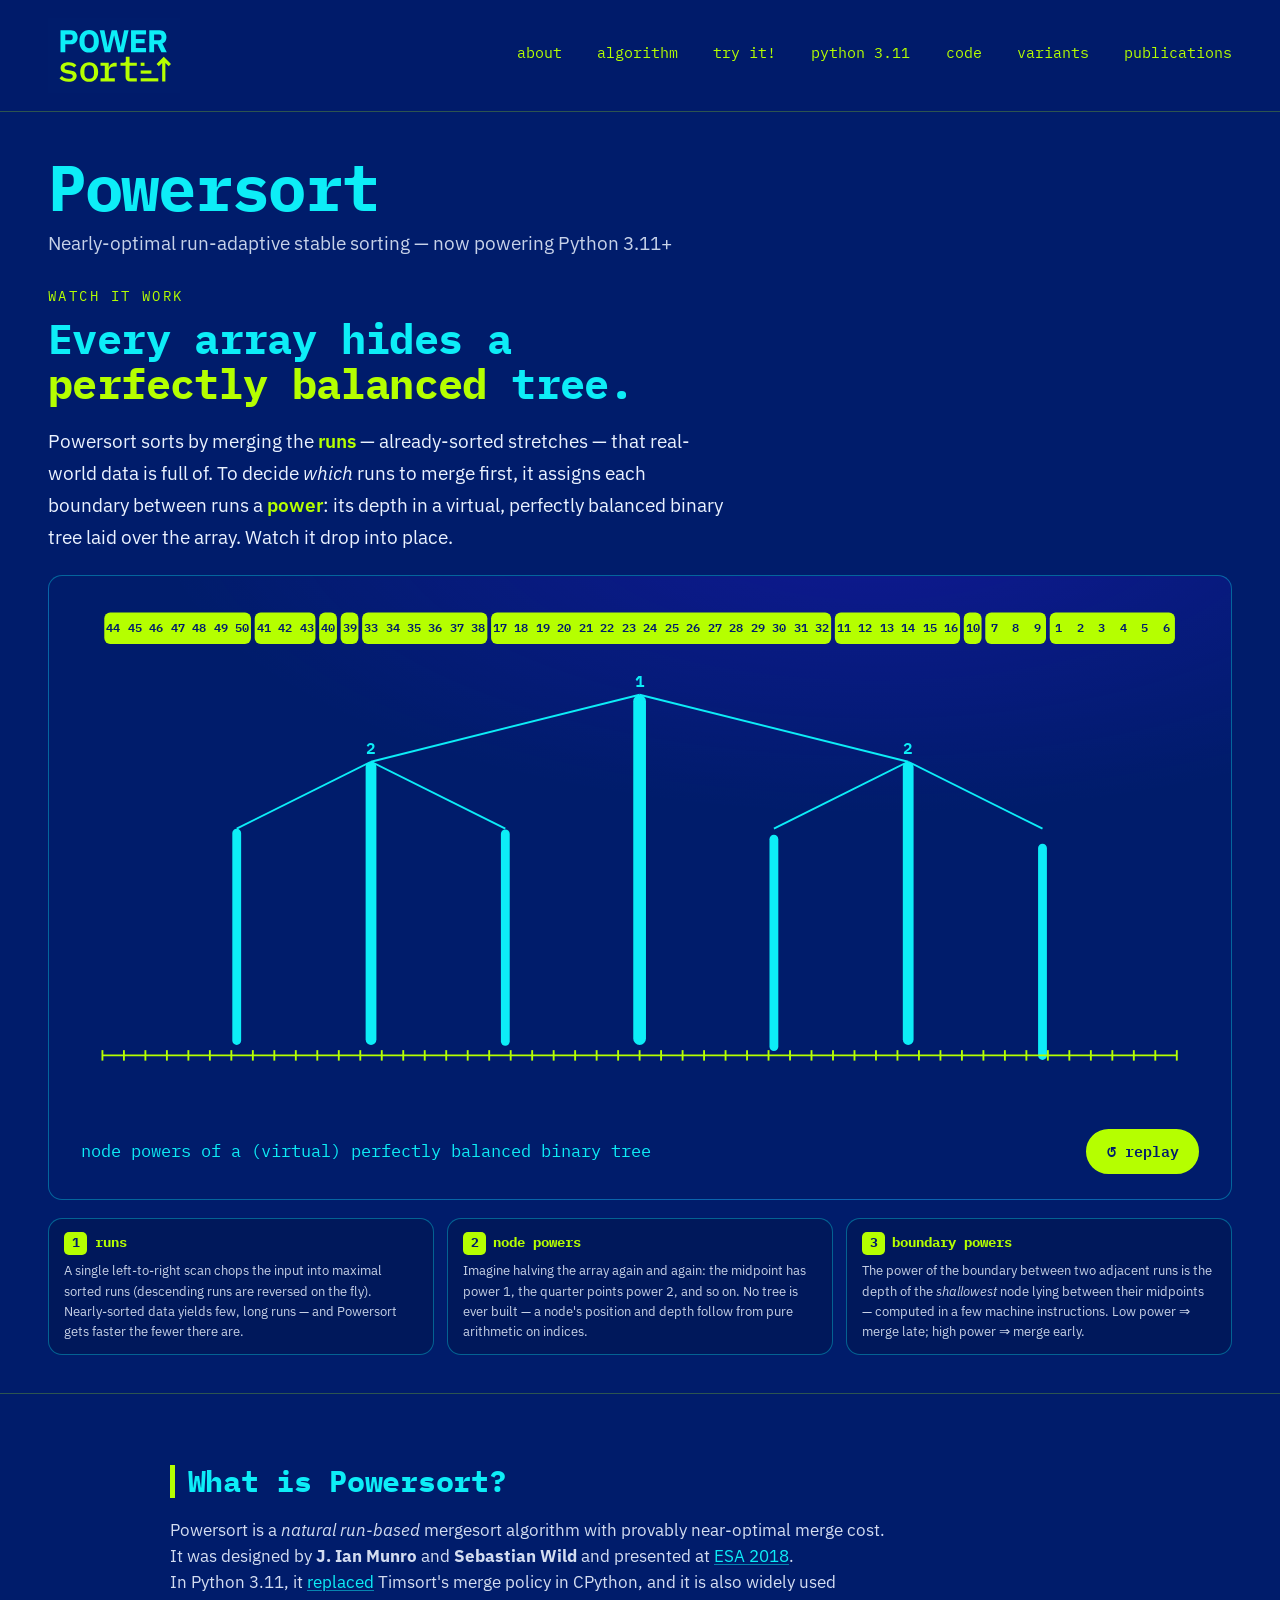
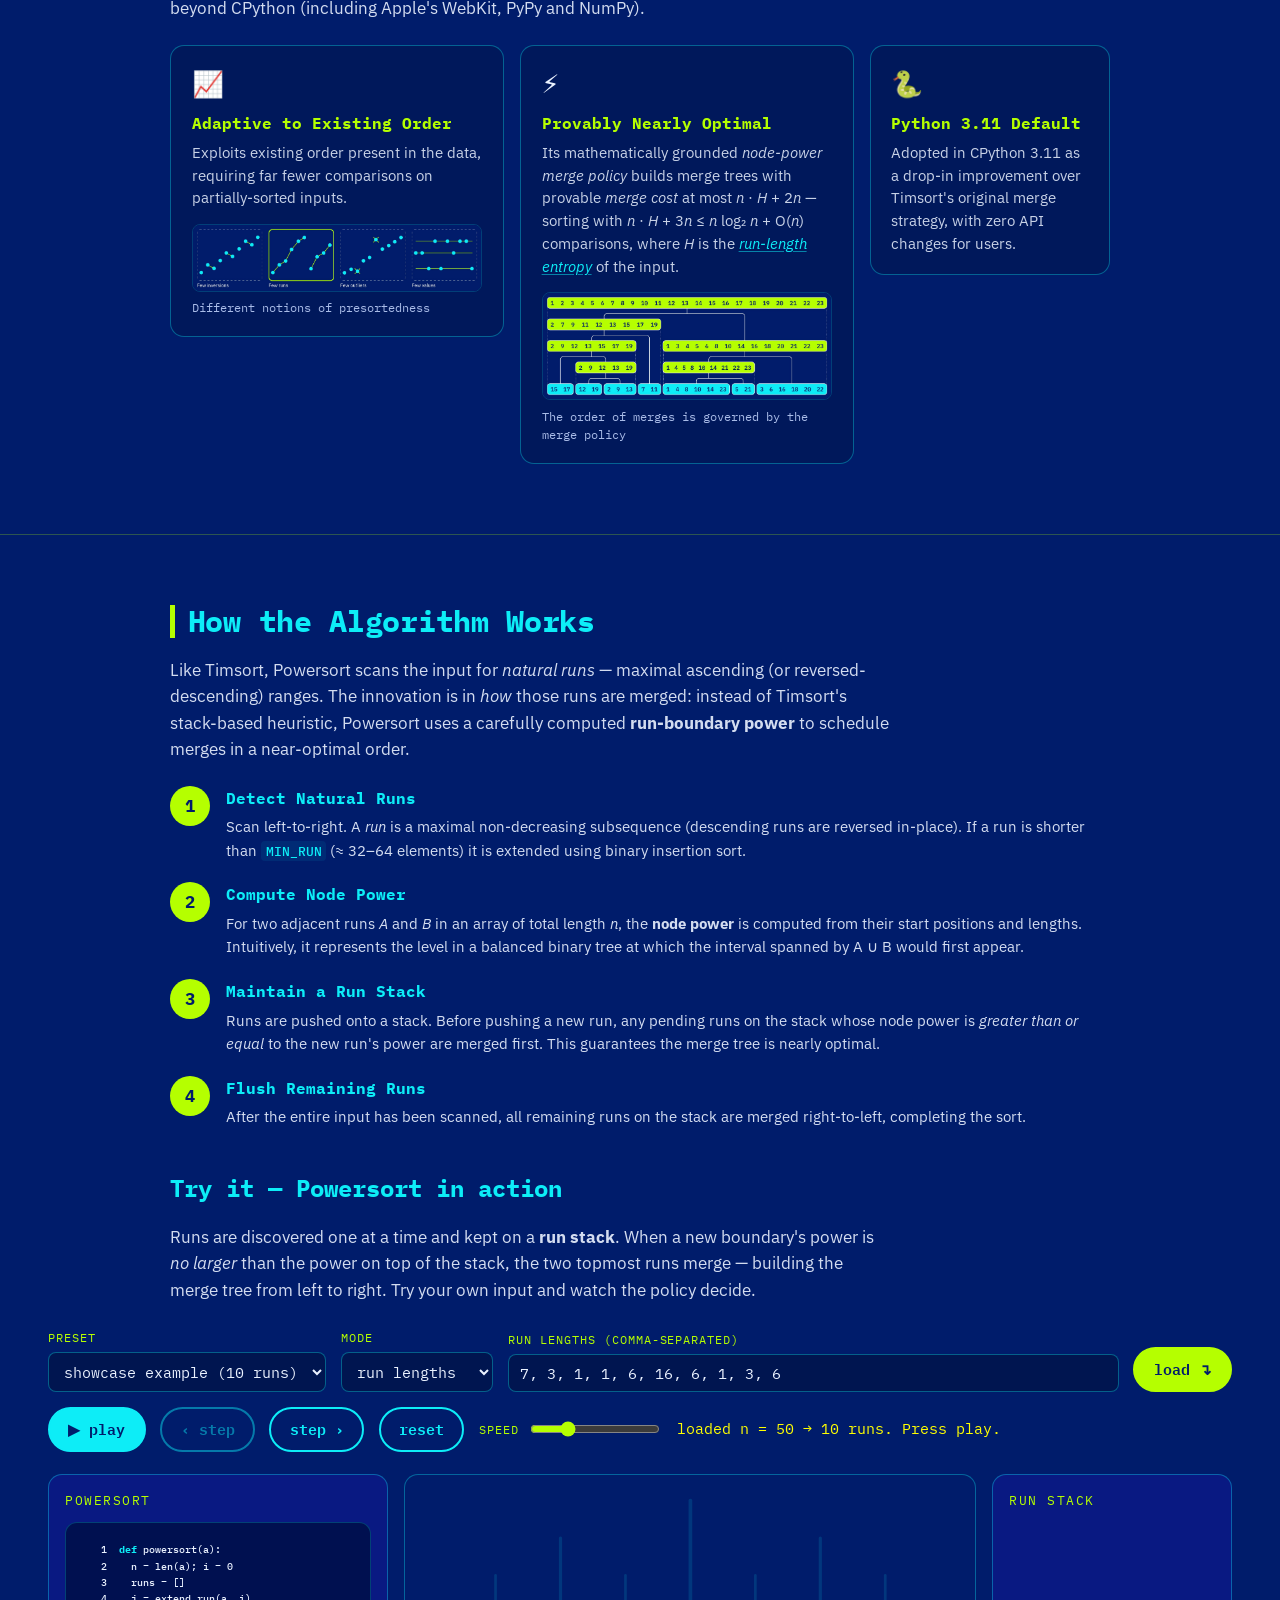
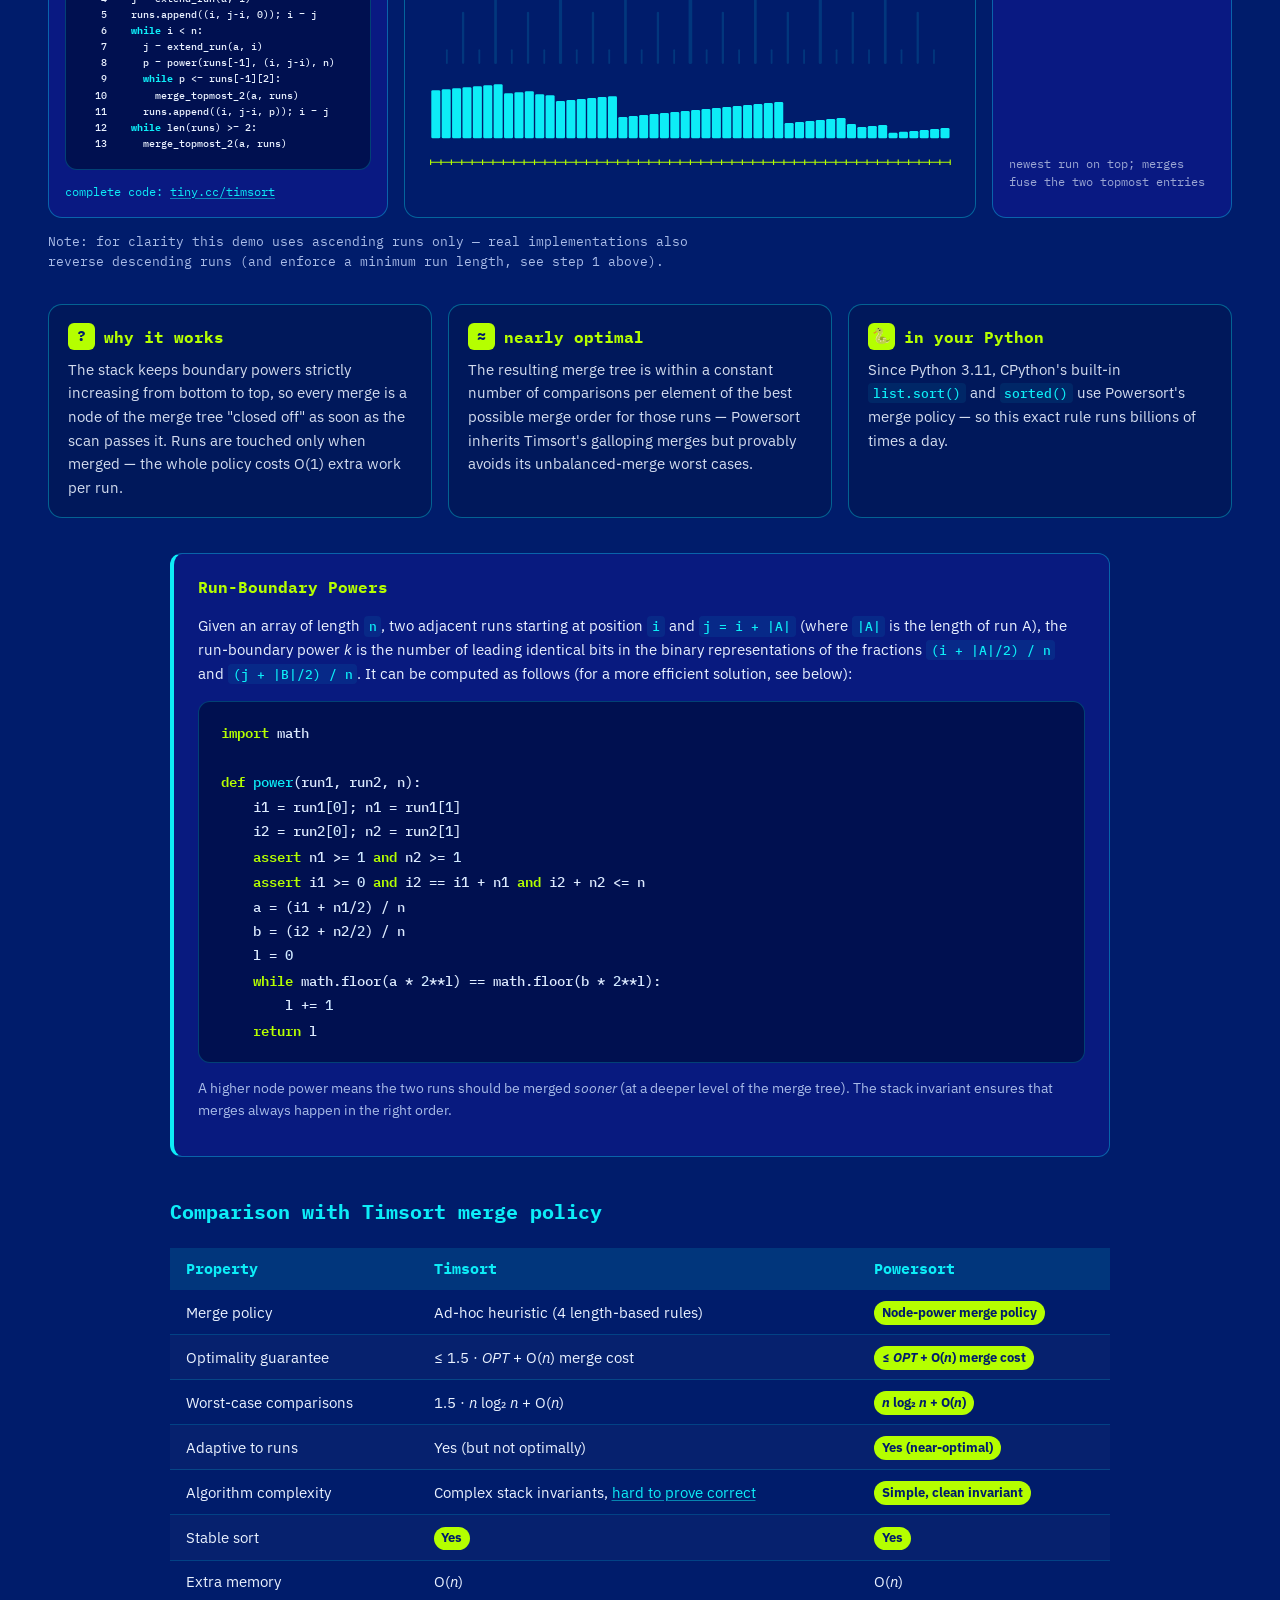
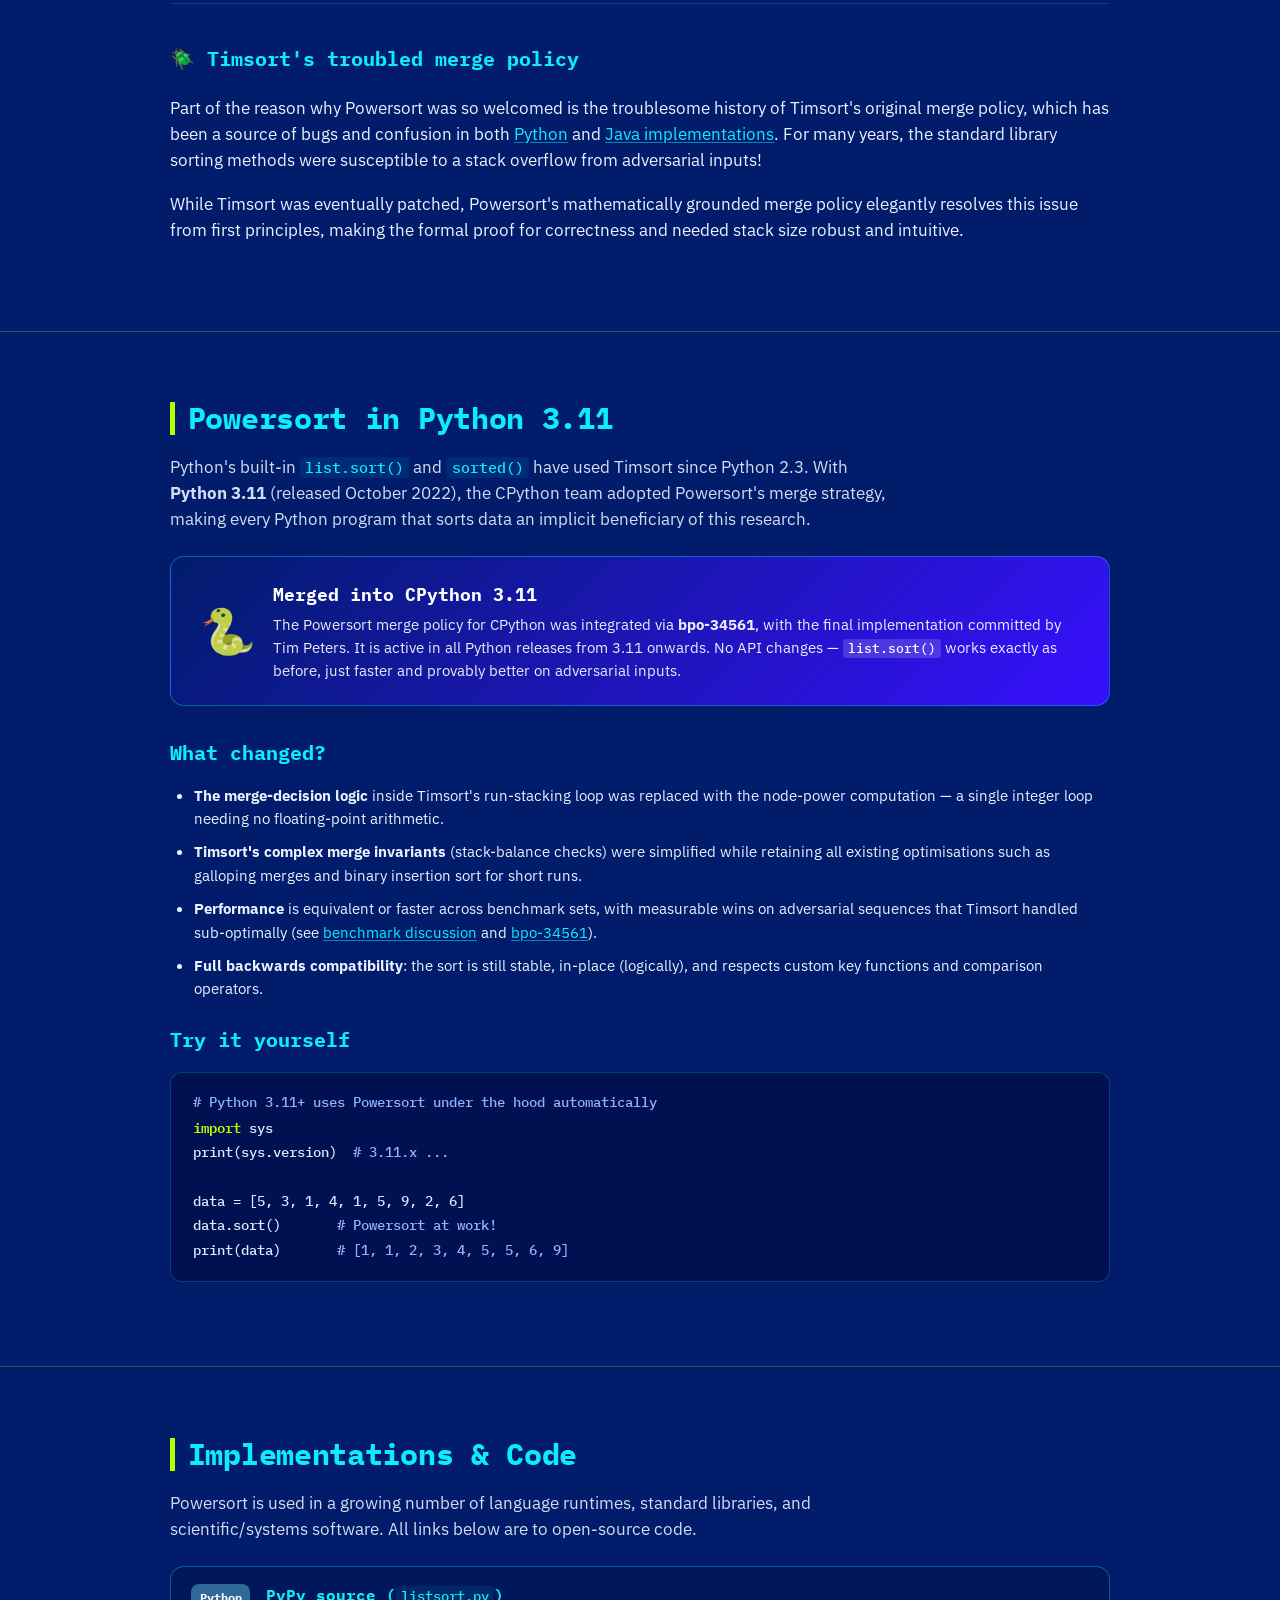
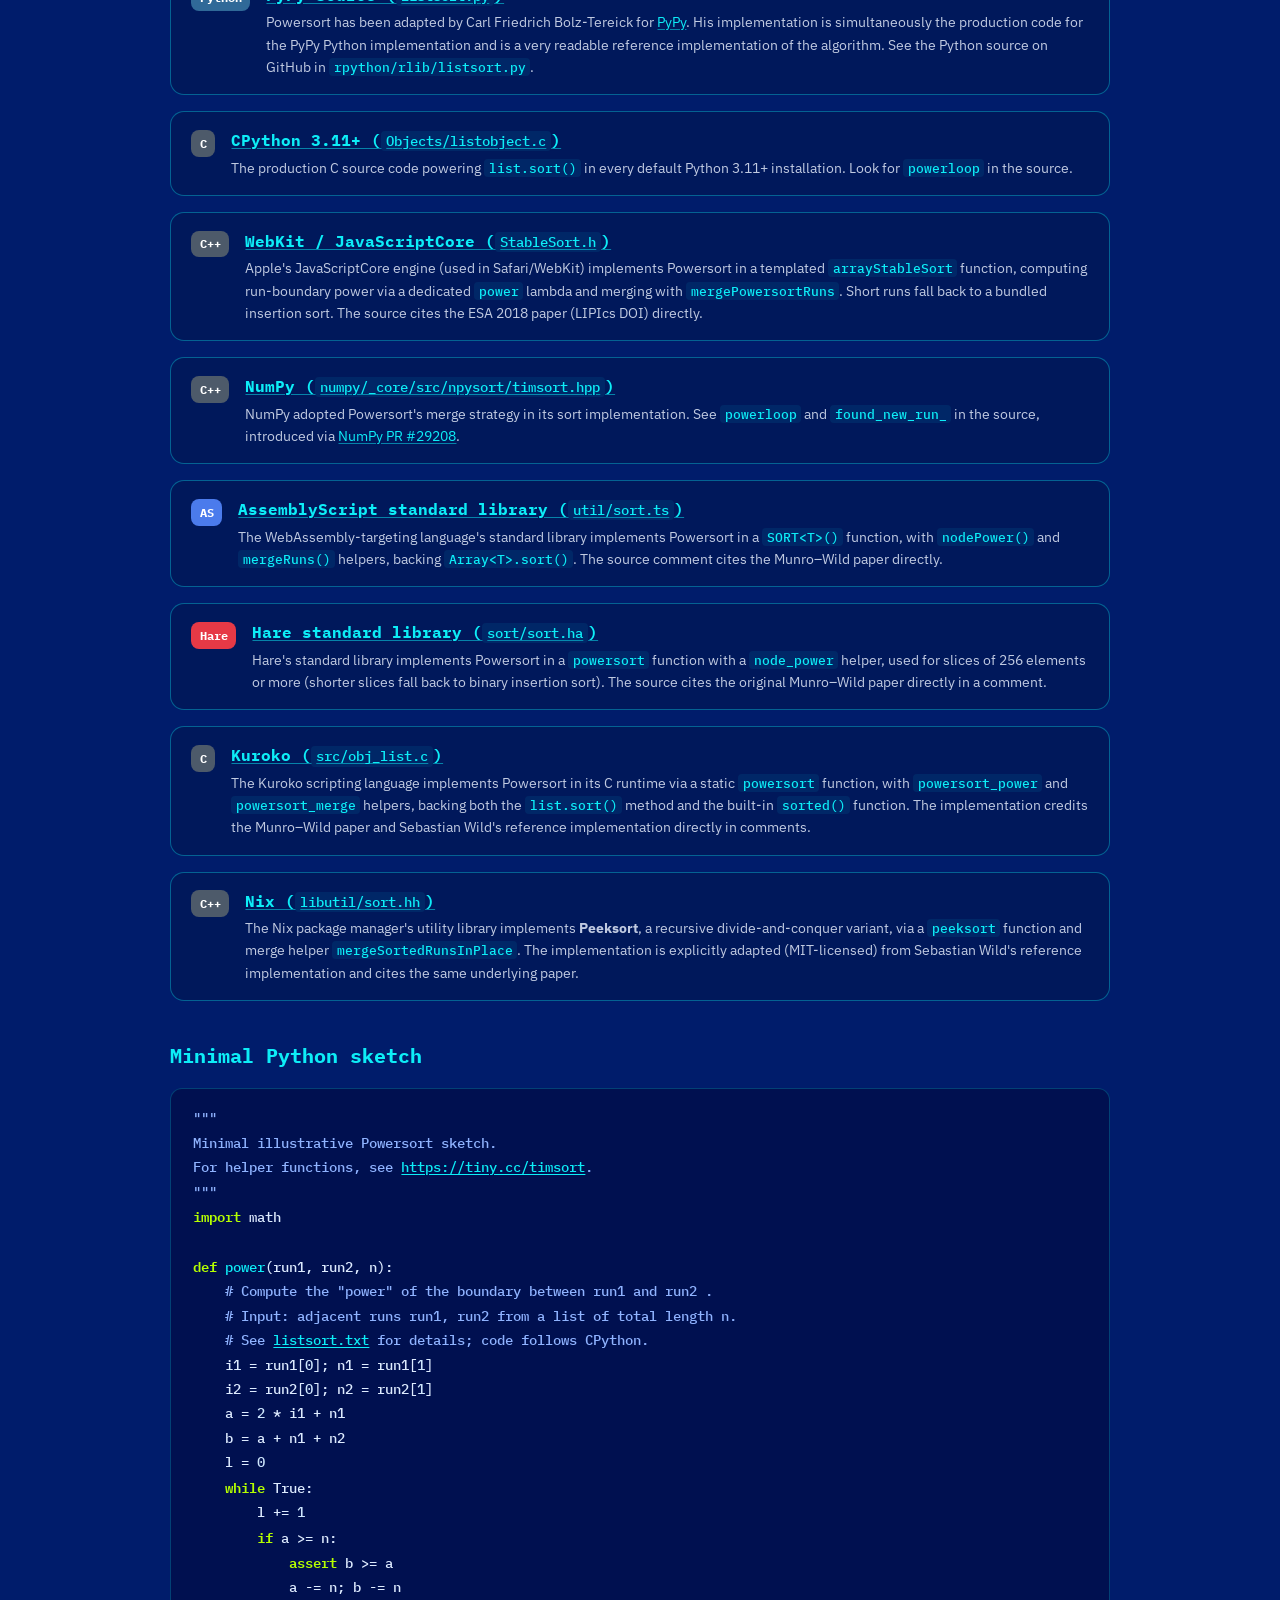
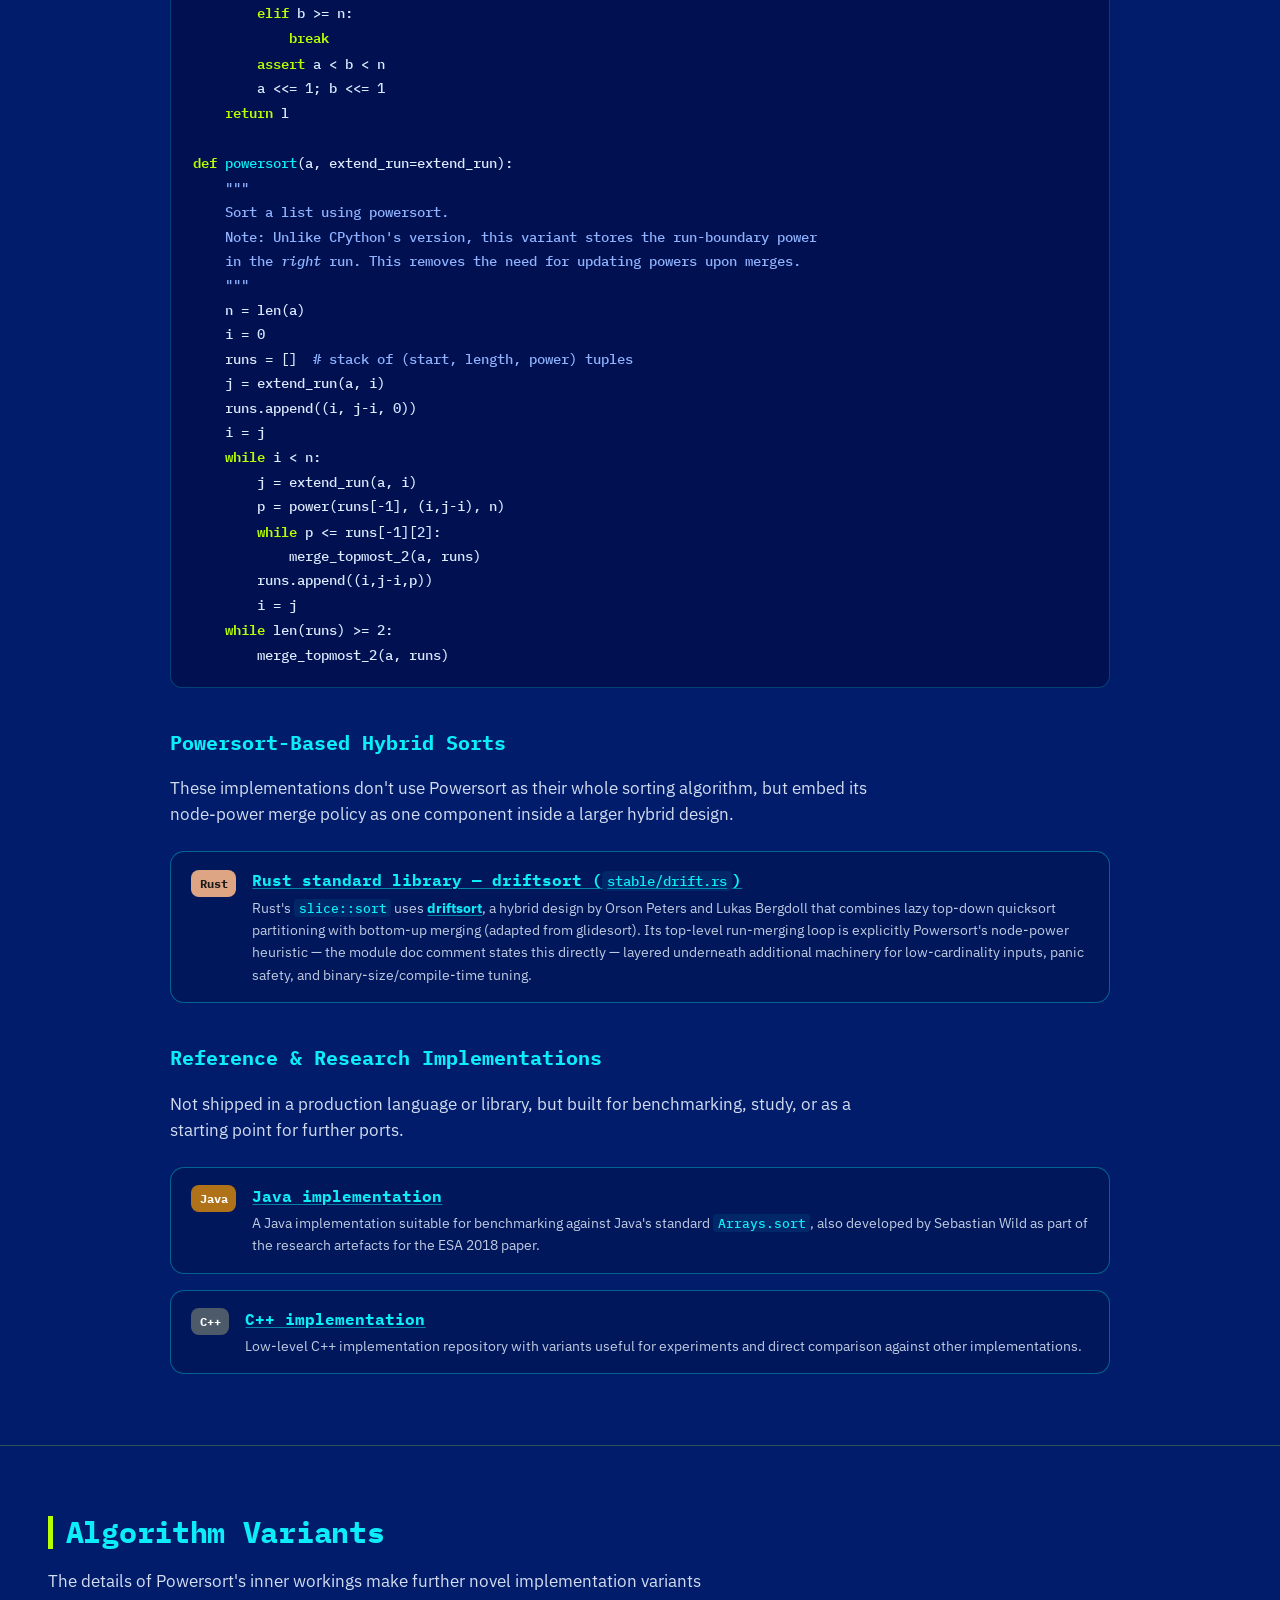
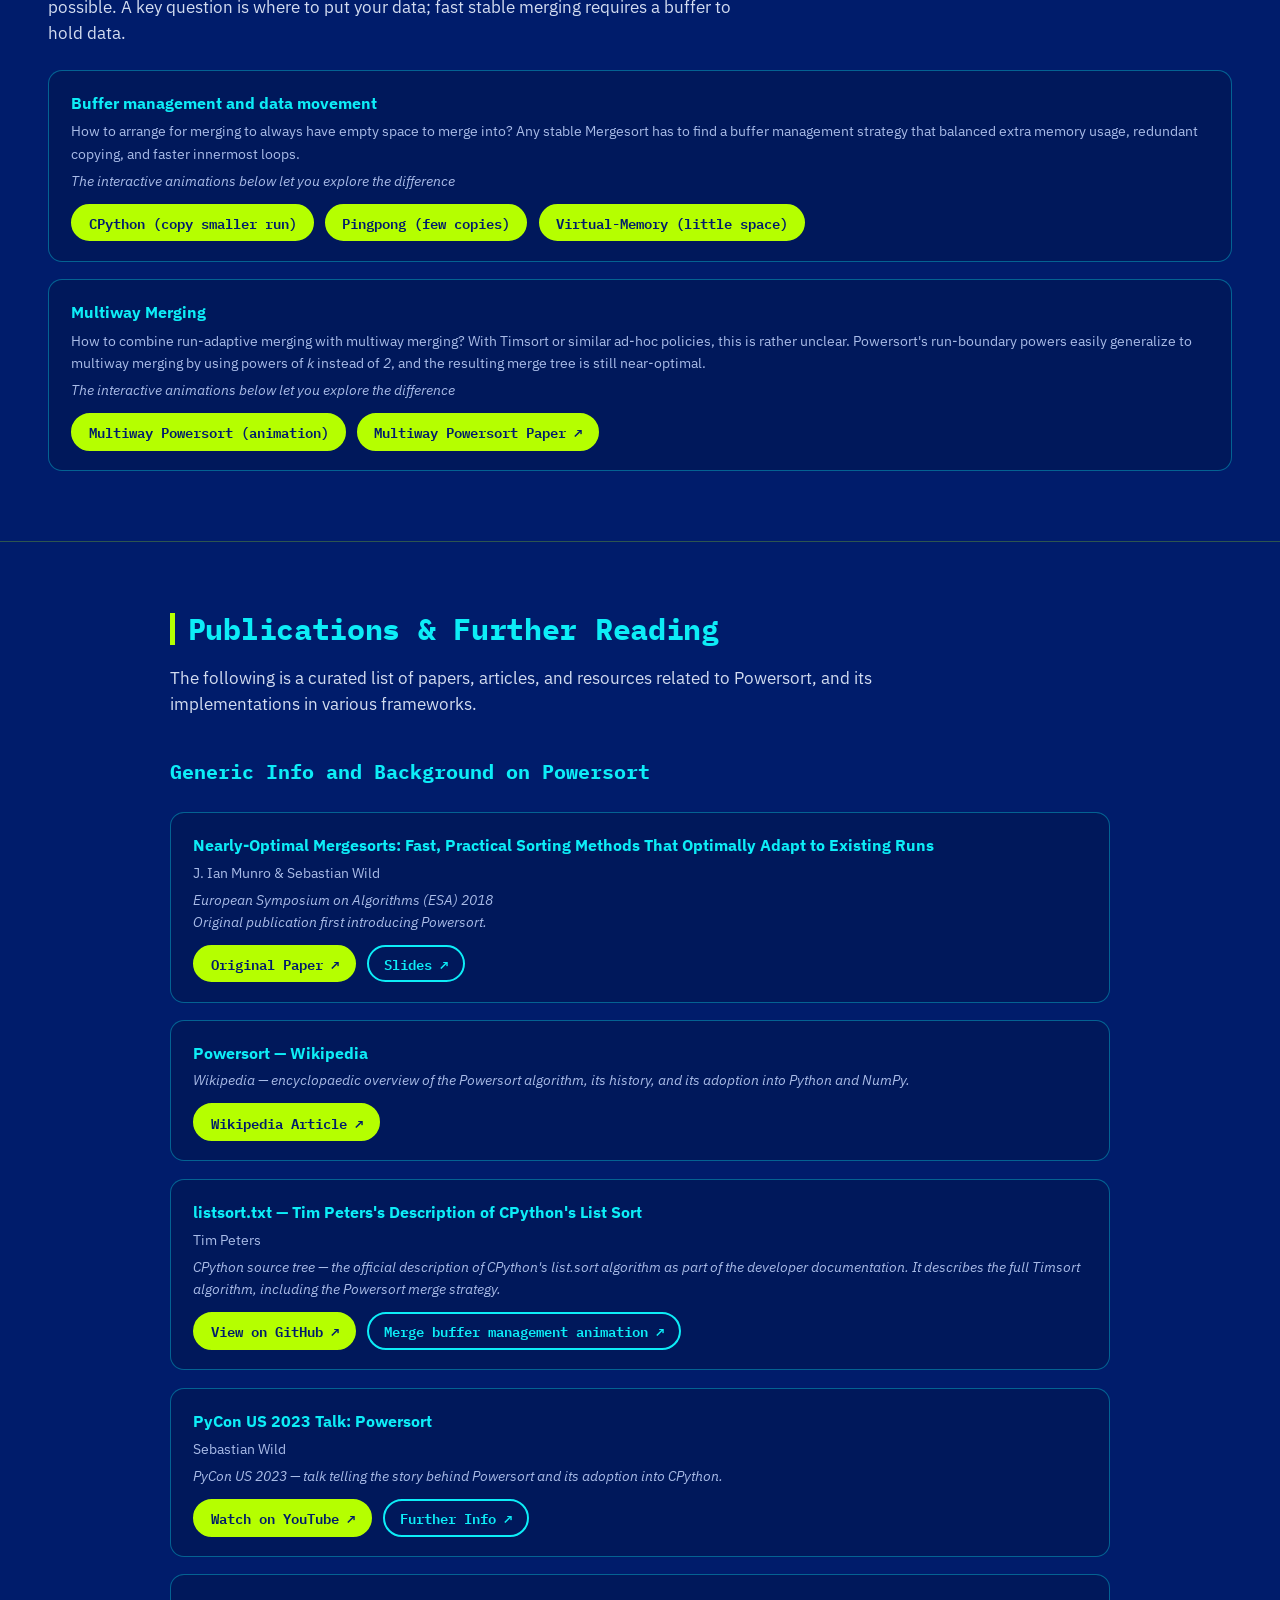
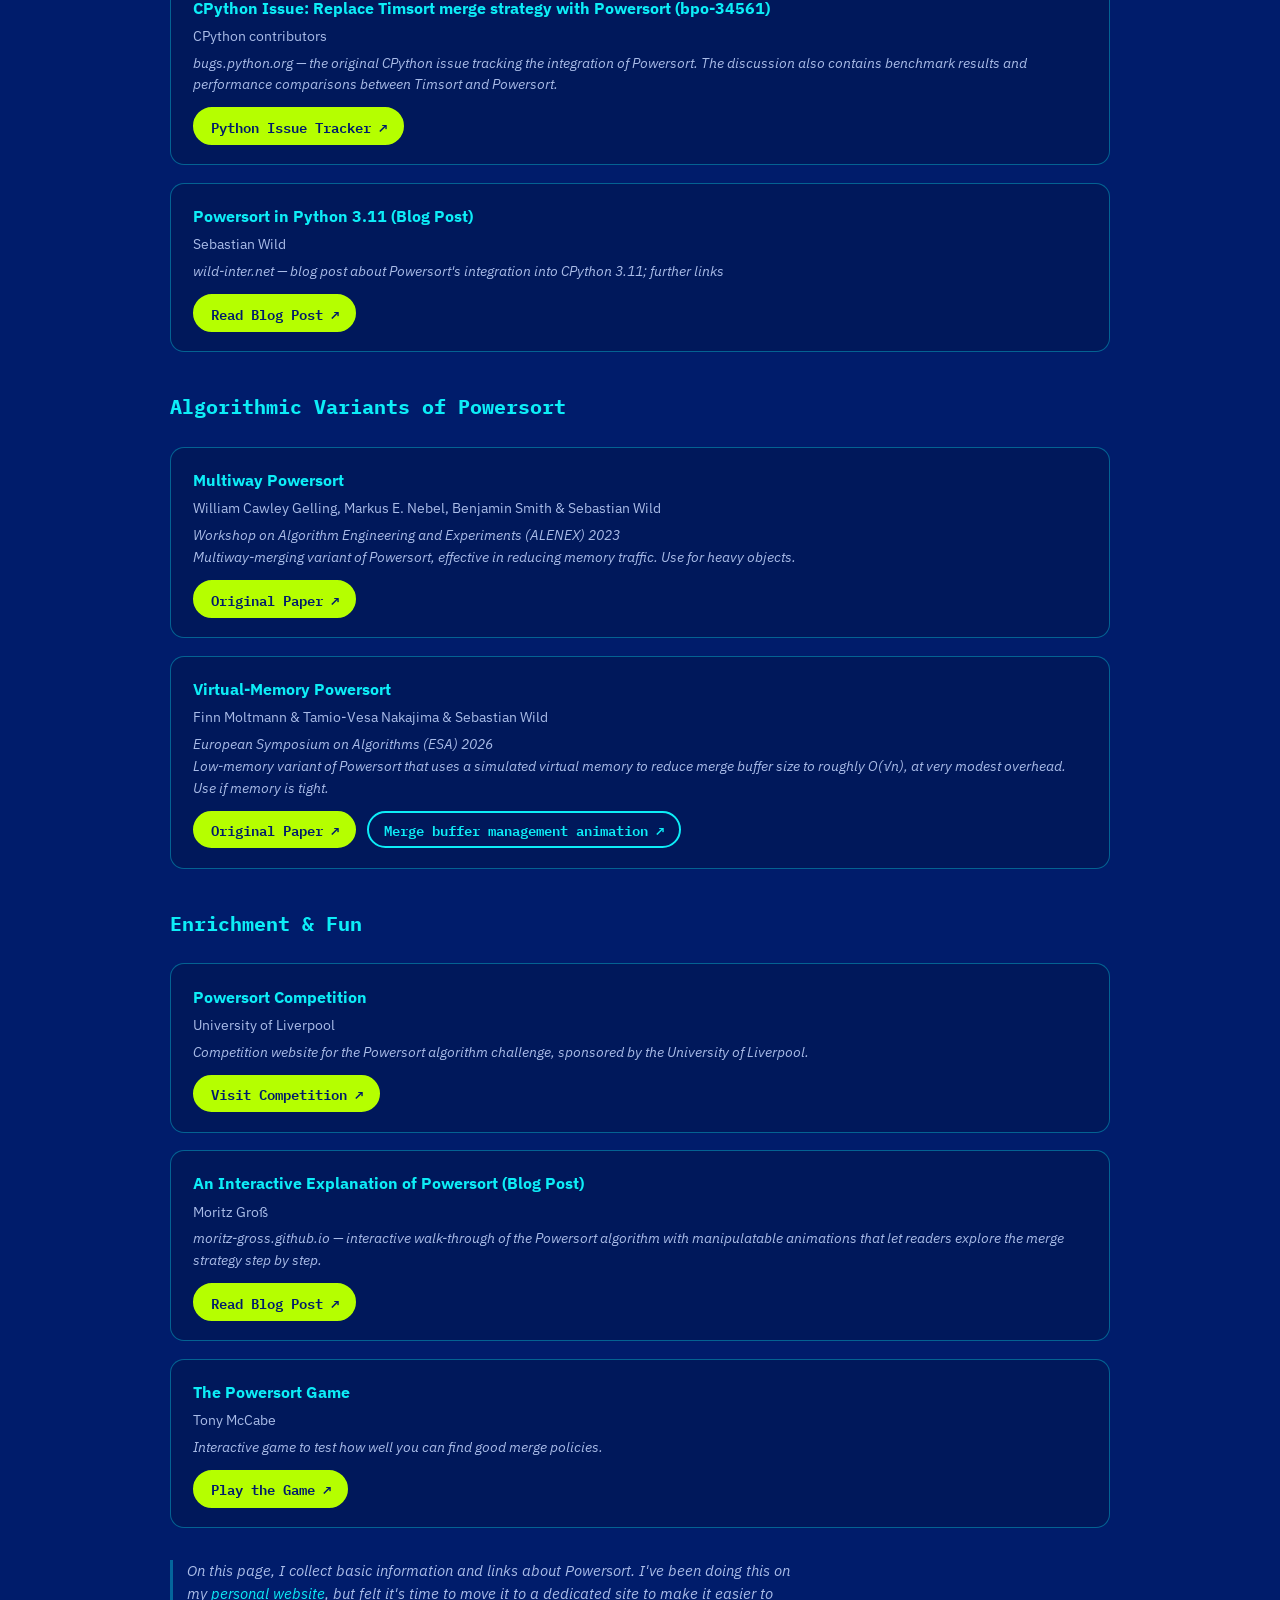
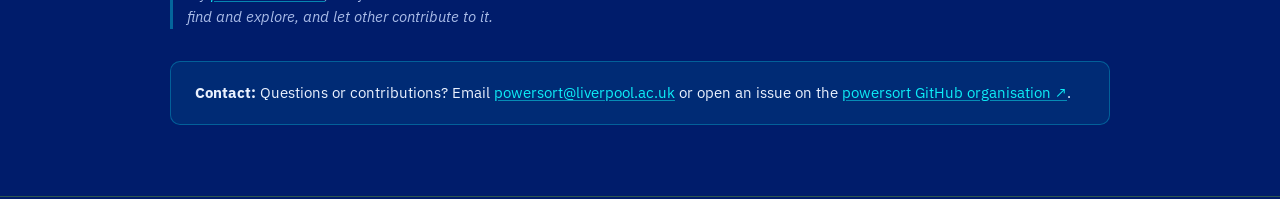
==== commit a59eedd2: "link to powersort.github.io" ====
--- a/index.html
+++ b/index.html
@@ -1057,7 +1057,7 @@
         Questions or contributions?
         Email <a href="mailto:powersort@liverpool.ac.uk">powersort@liverpool.ac.uk</a>
         or open an issue on the
-        <a href="https://github.com/power-sort" target="_blank" rel="noopener">
+        <a href="https://github.com/powersort" target="_blank" rel="noopener">
           powersort GitHub organisation ↗</a>.
       </div>
     </div>
@@ -1074,7 +1074,7 @@
     <span class="dim">#PowerSort &mdash; adaptive_ stable_ sorting_</span>
   </p>
   <p class="footer-links">
-    <a href="https://github.com/power-sort" target="_blank" rel="noopener">GitHub</a> &nbsp;|&nbsp;
+    <a href="https://github.com/powersort" target="_blank" rel="noopener">GitHub</a> &nbsp;|&nbsp;
     <a href="https://en.wikipedia.org/wiki/Powersort" target="_blank" rel="noopener">Wikipedia</a> &nbsp;|&nbsp;
     <a href="mailto:powersort@liverpool.ac.uk">Contact</a>
   </p>
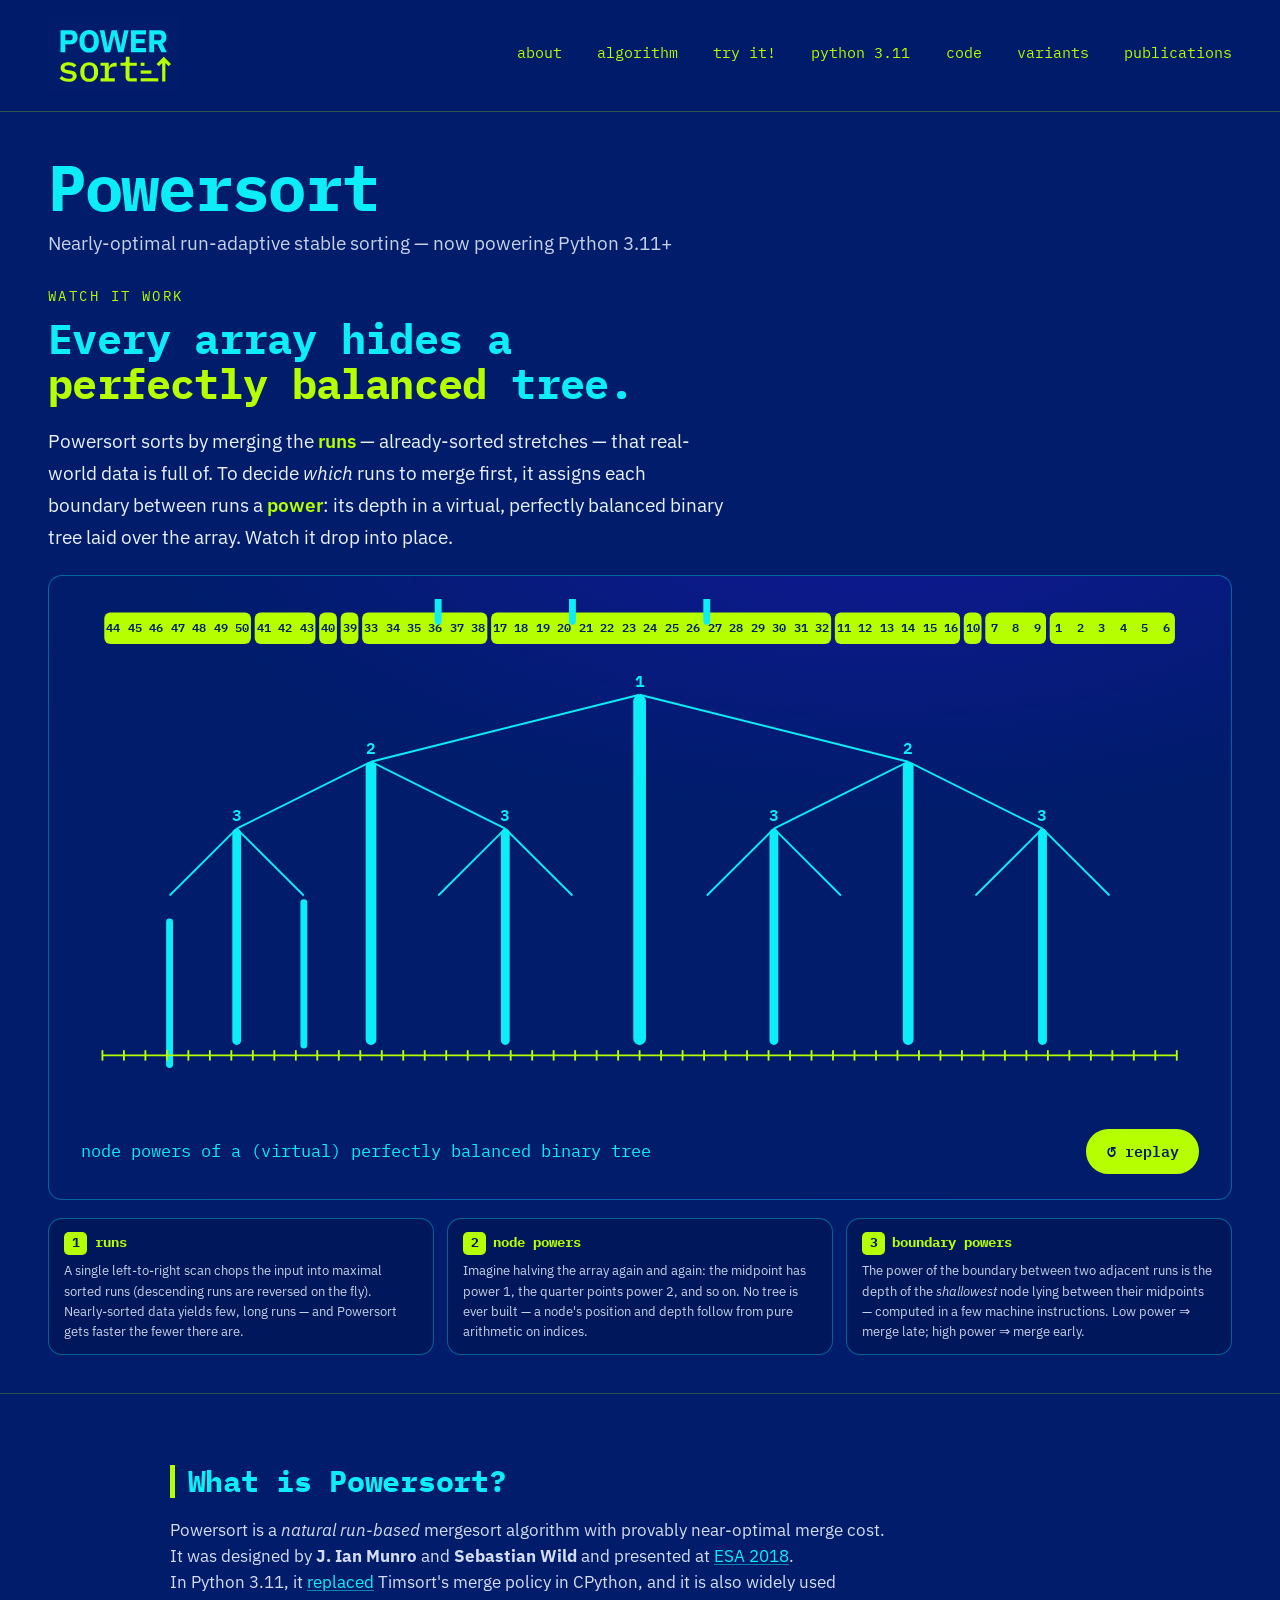
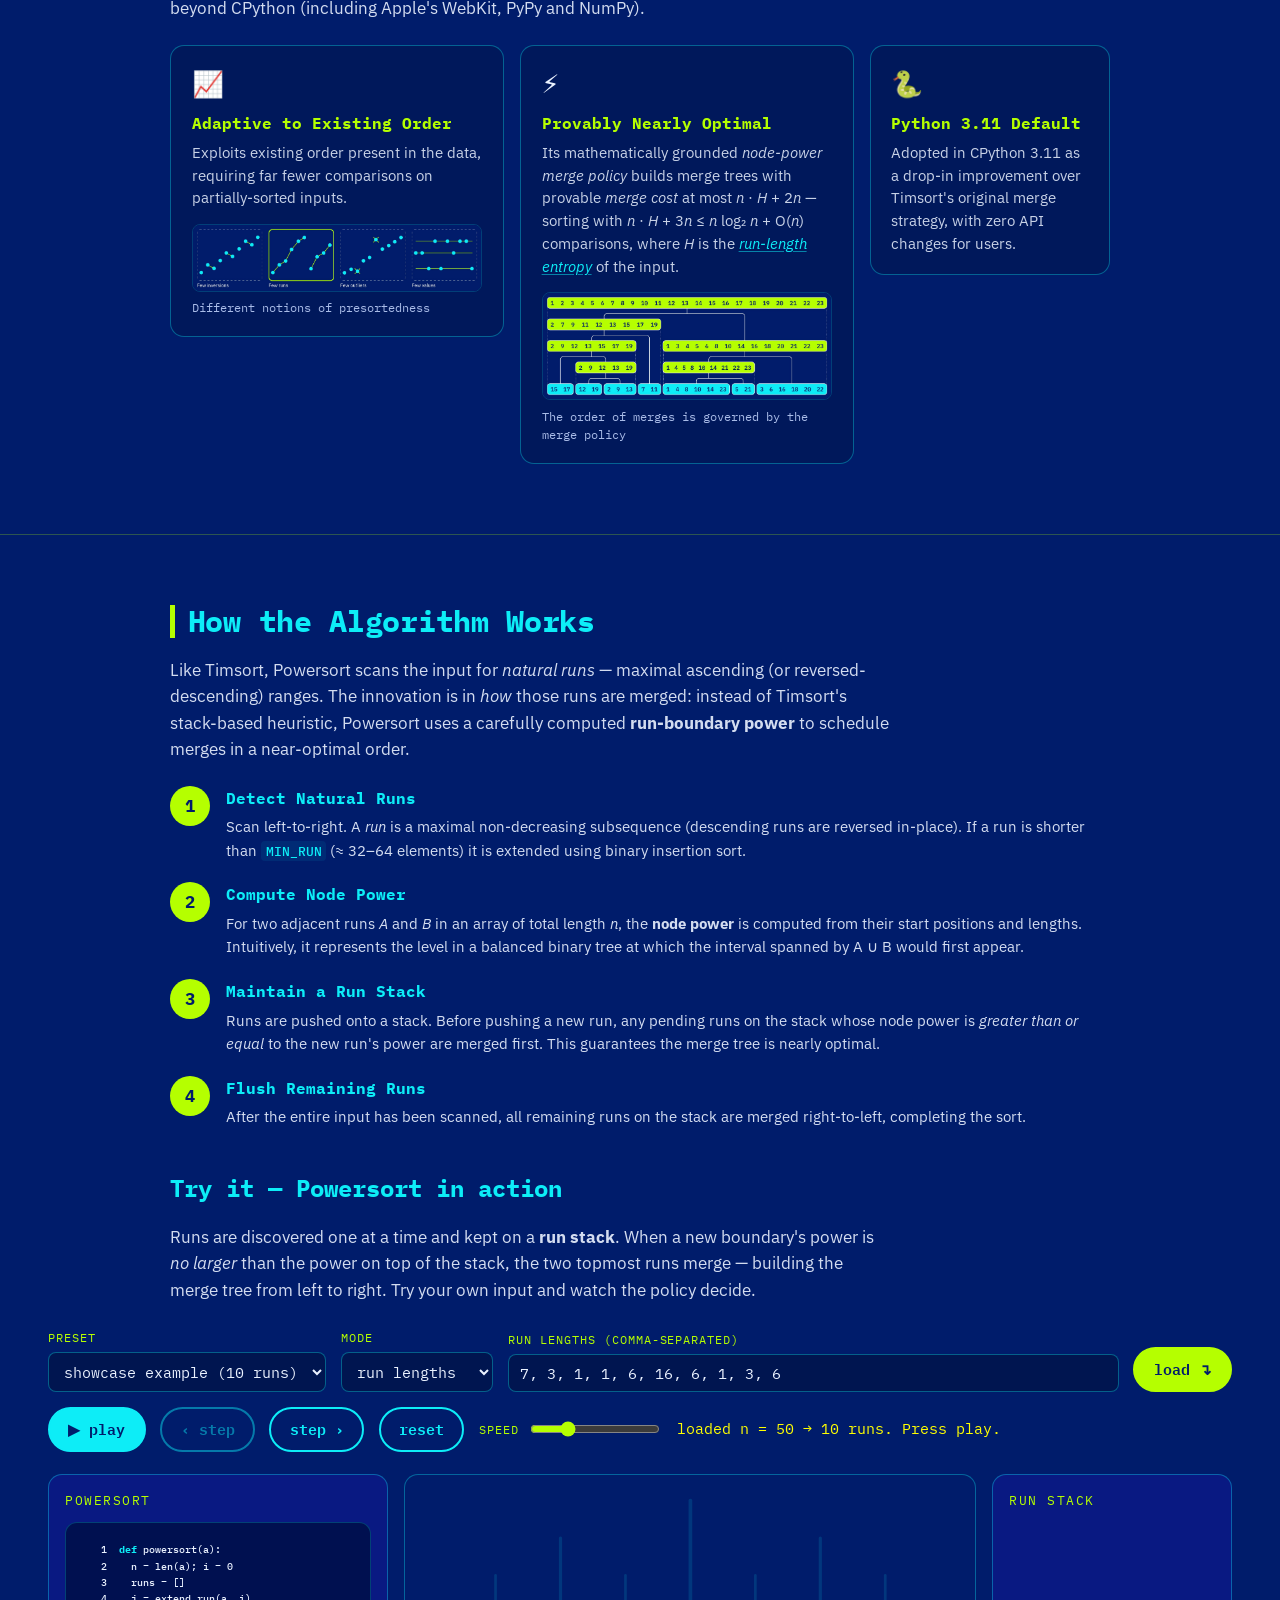
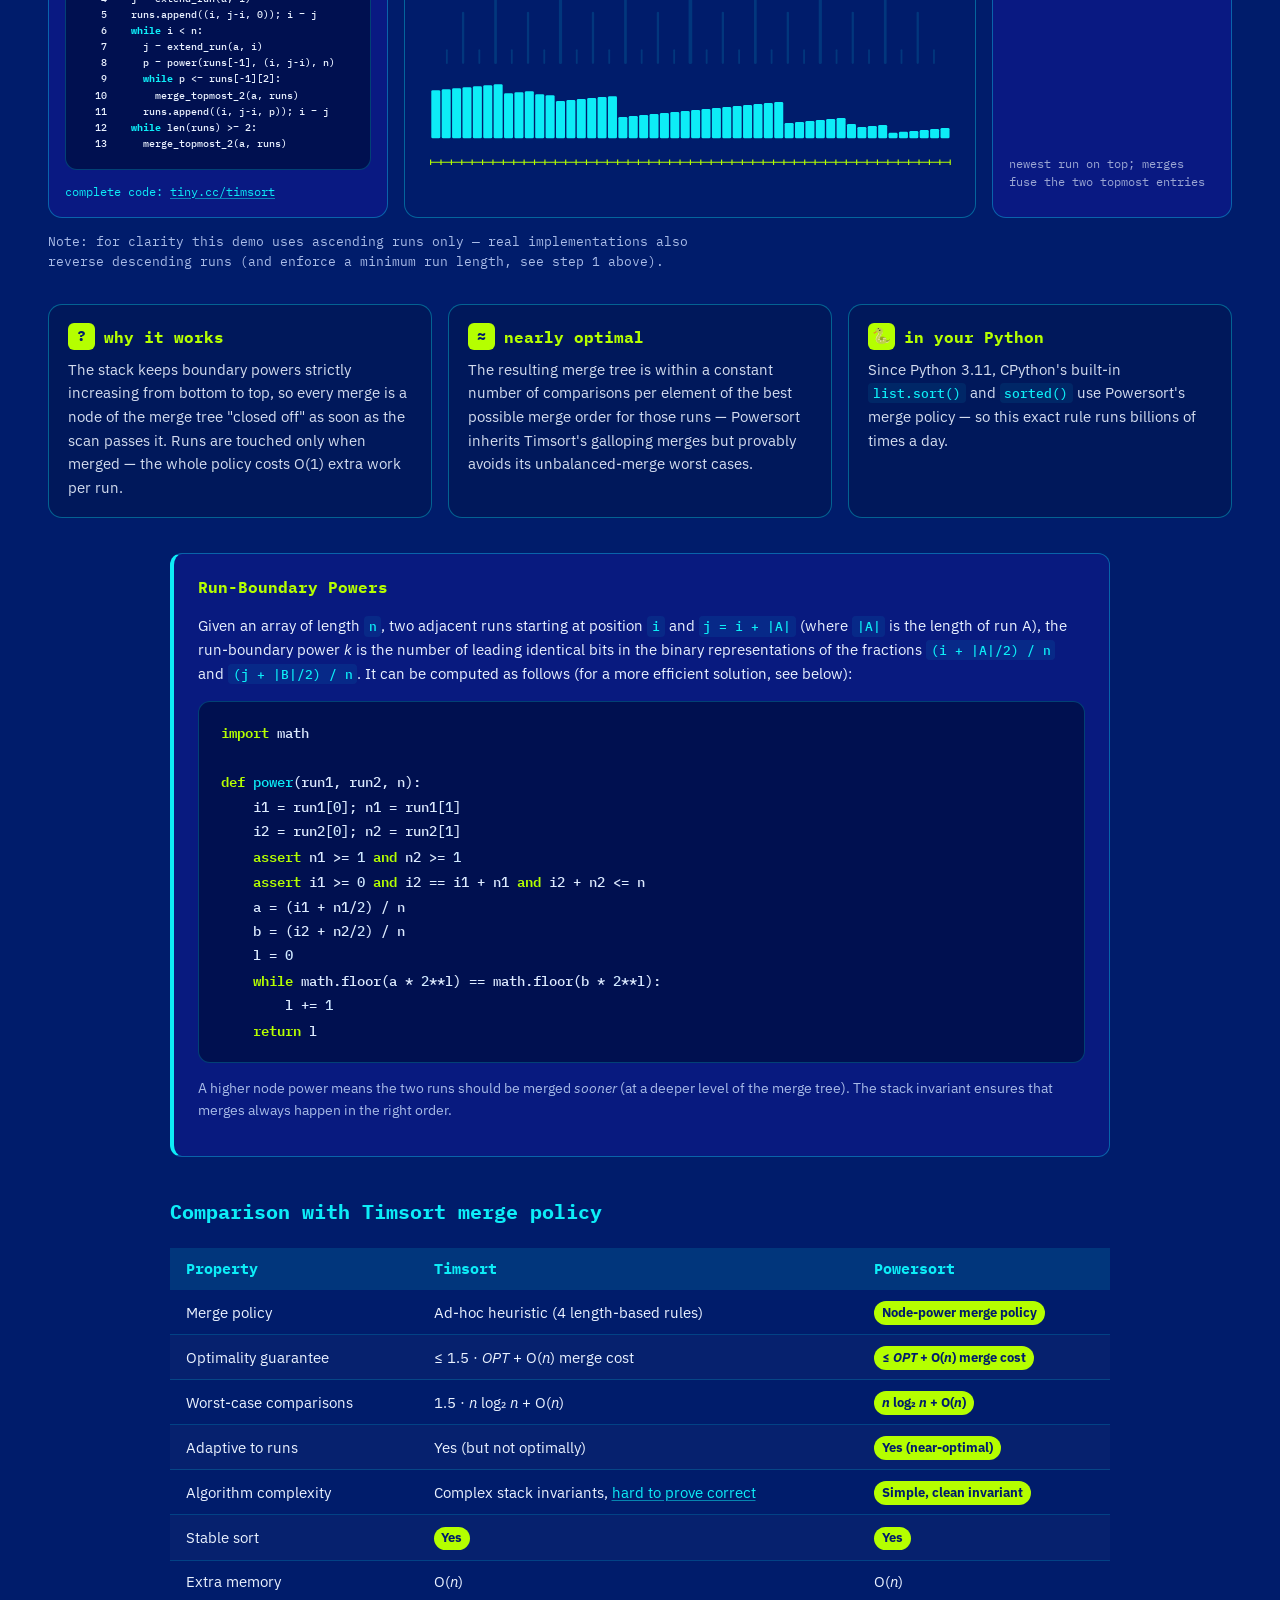
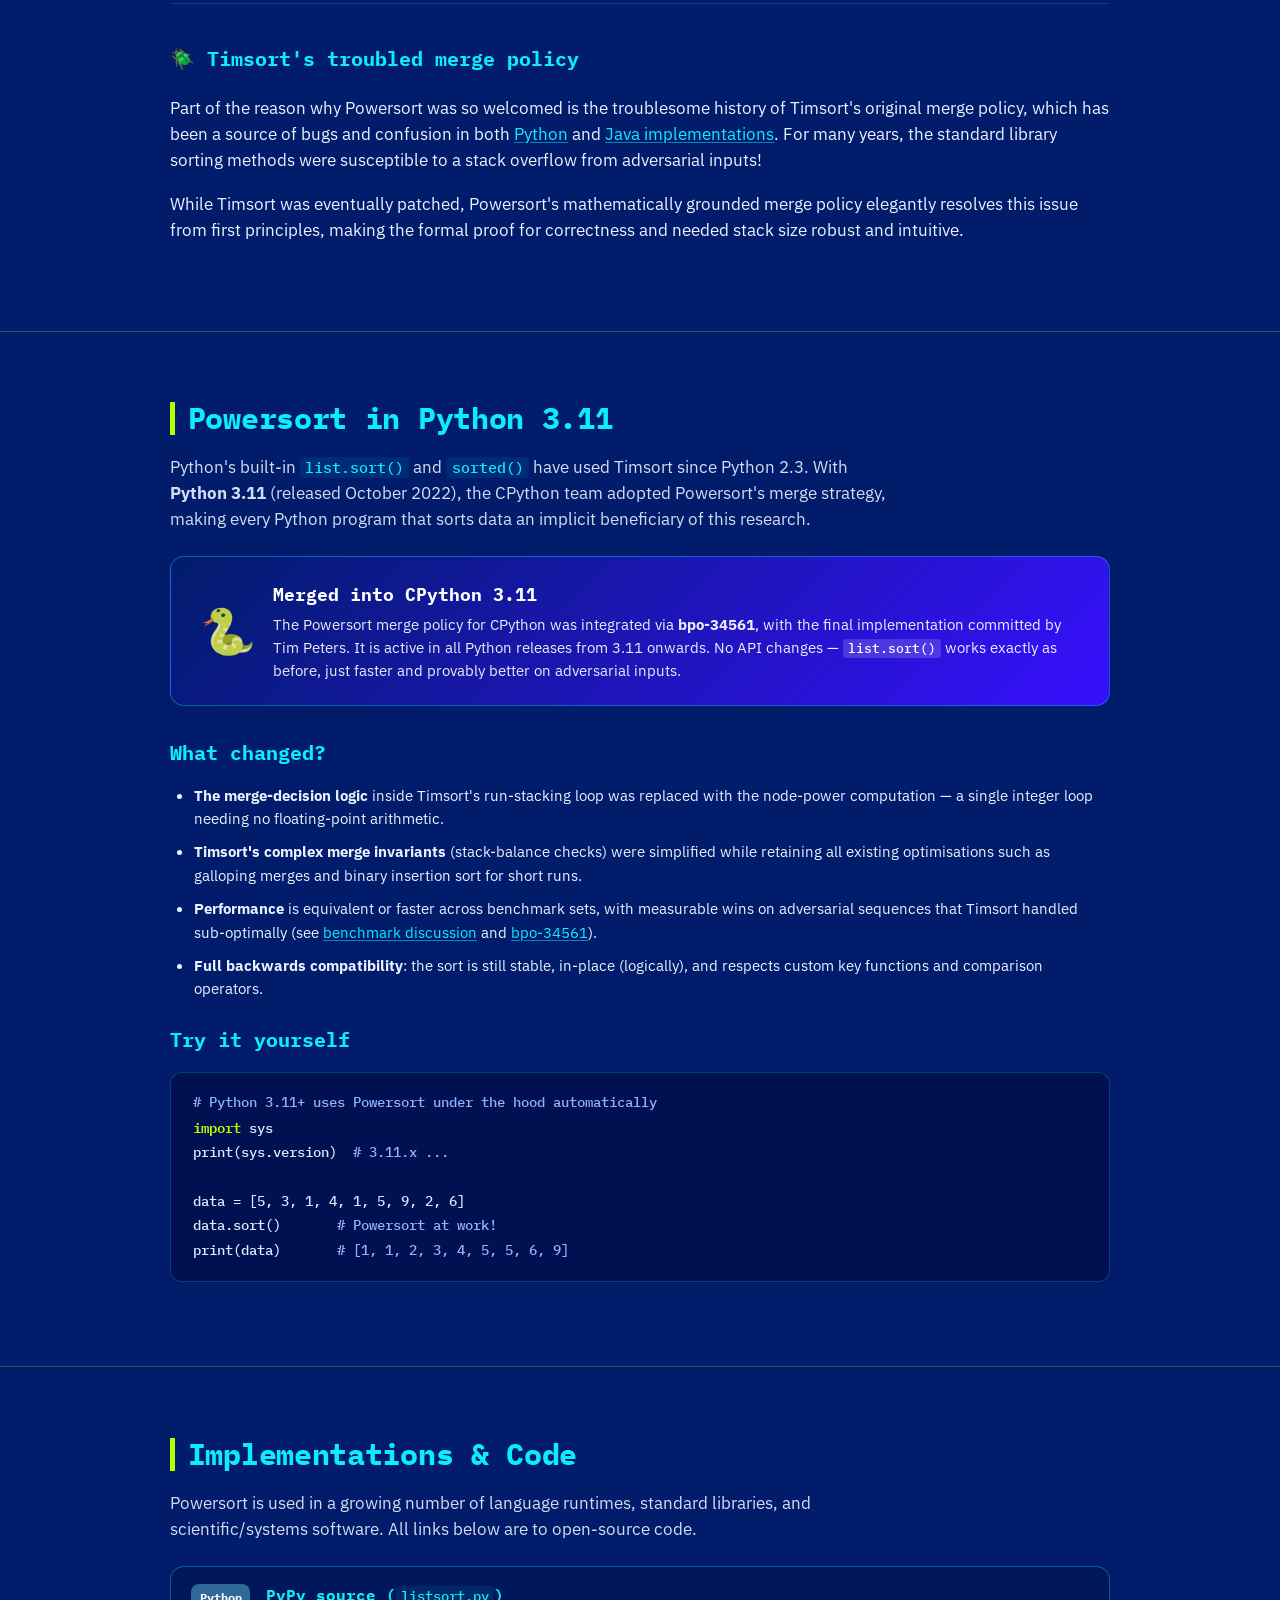
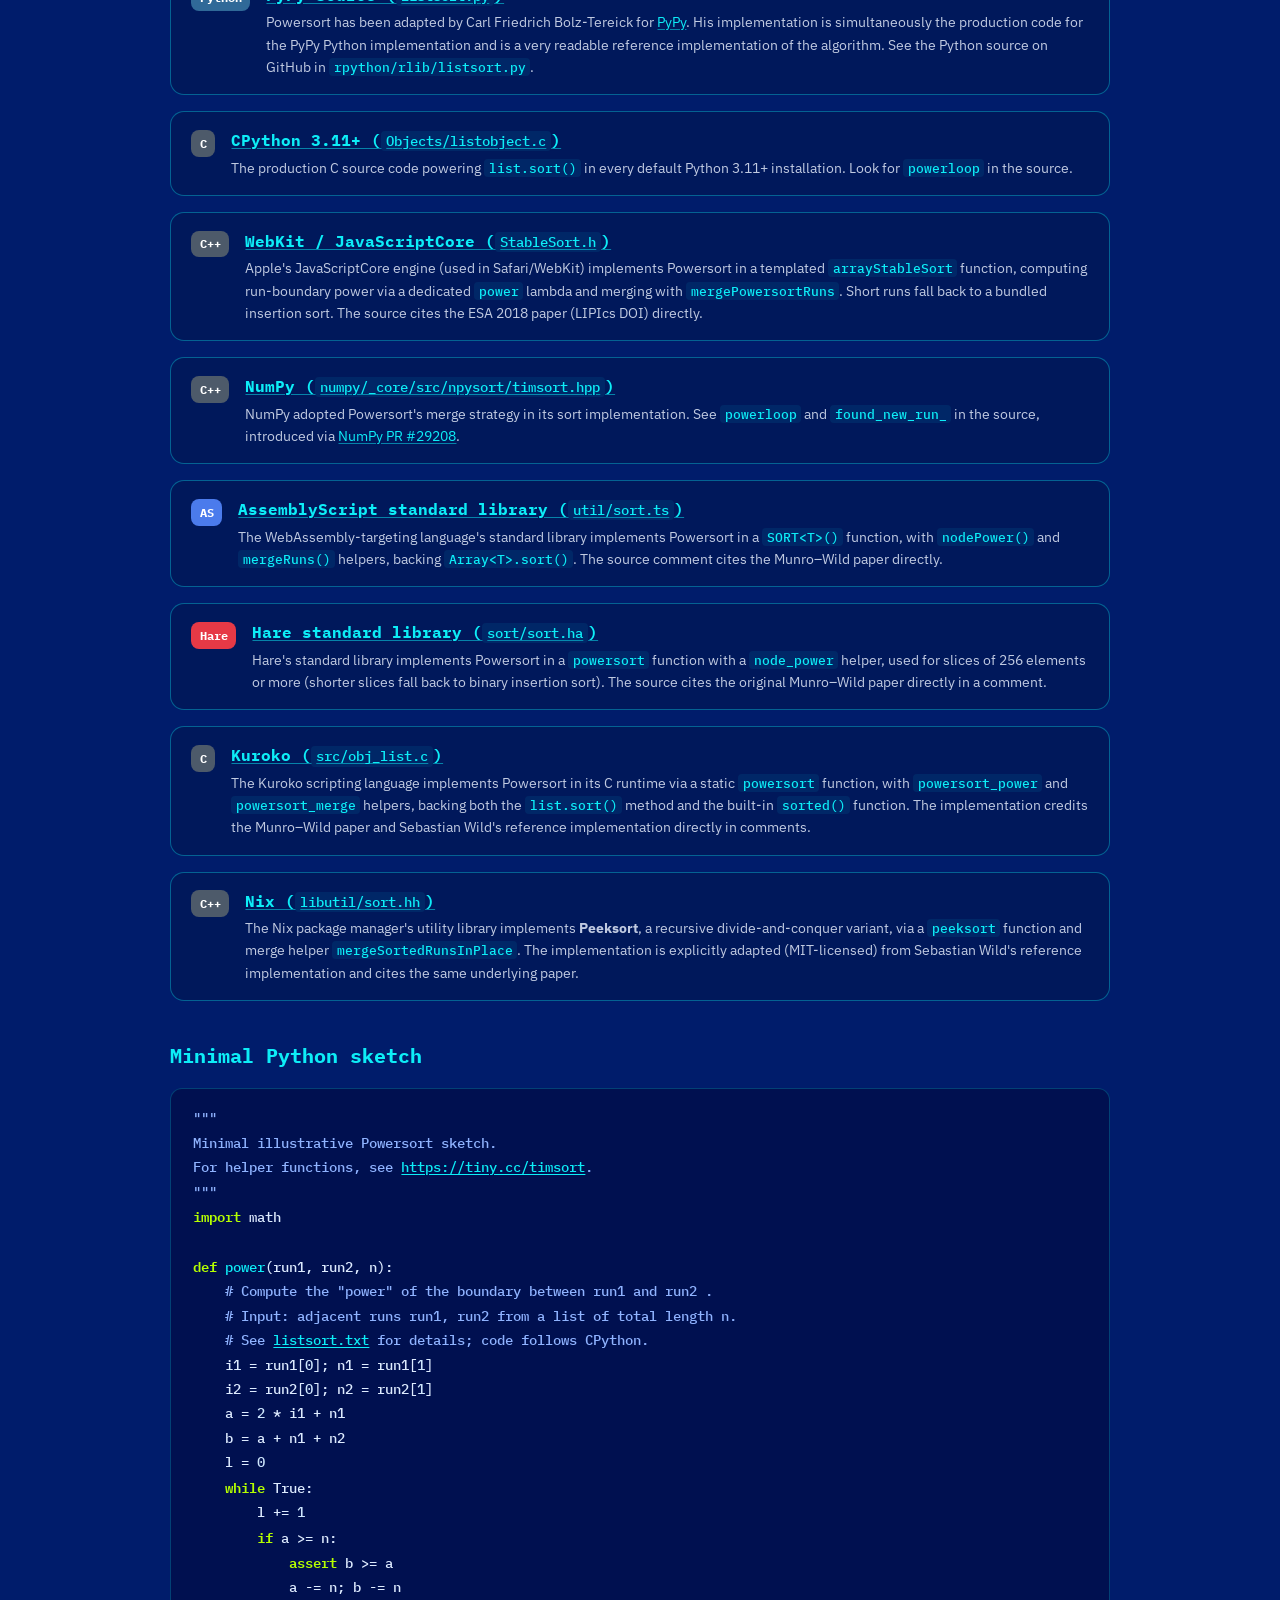
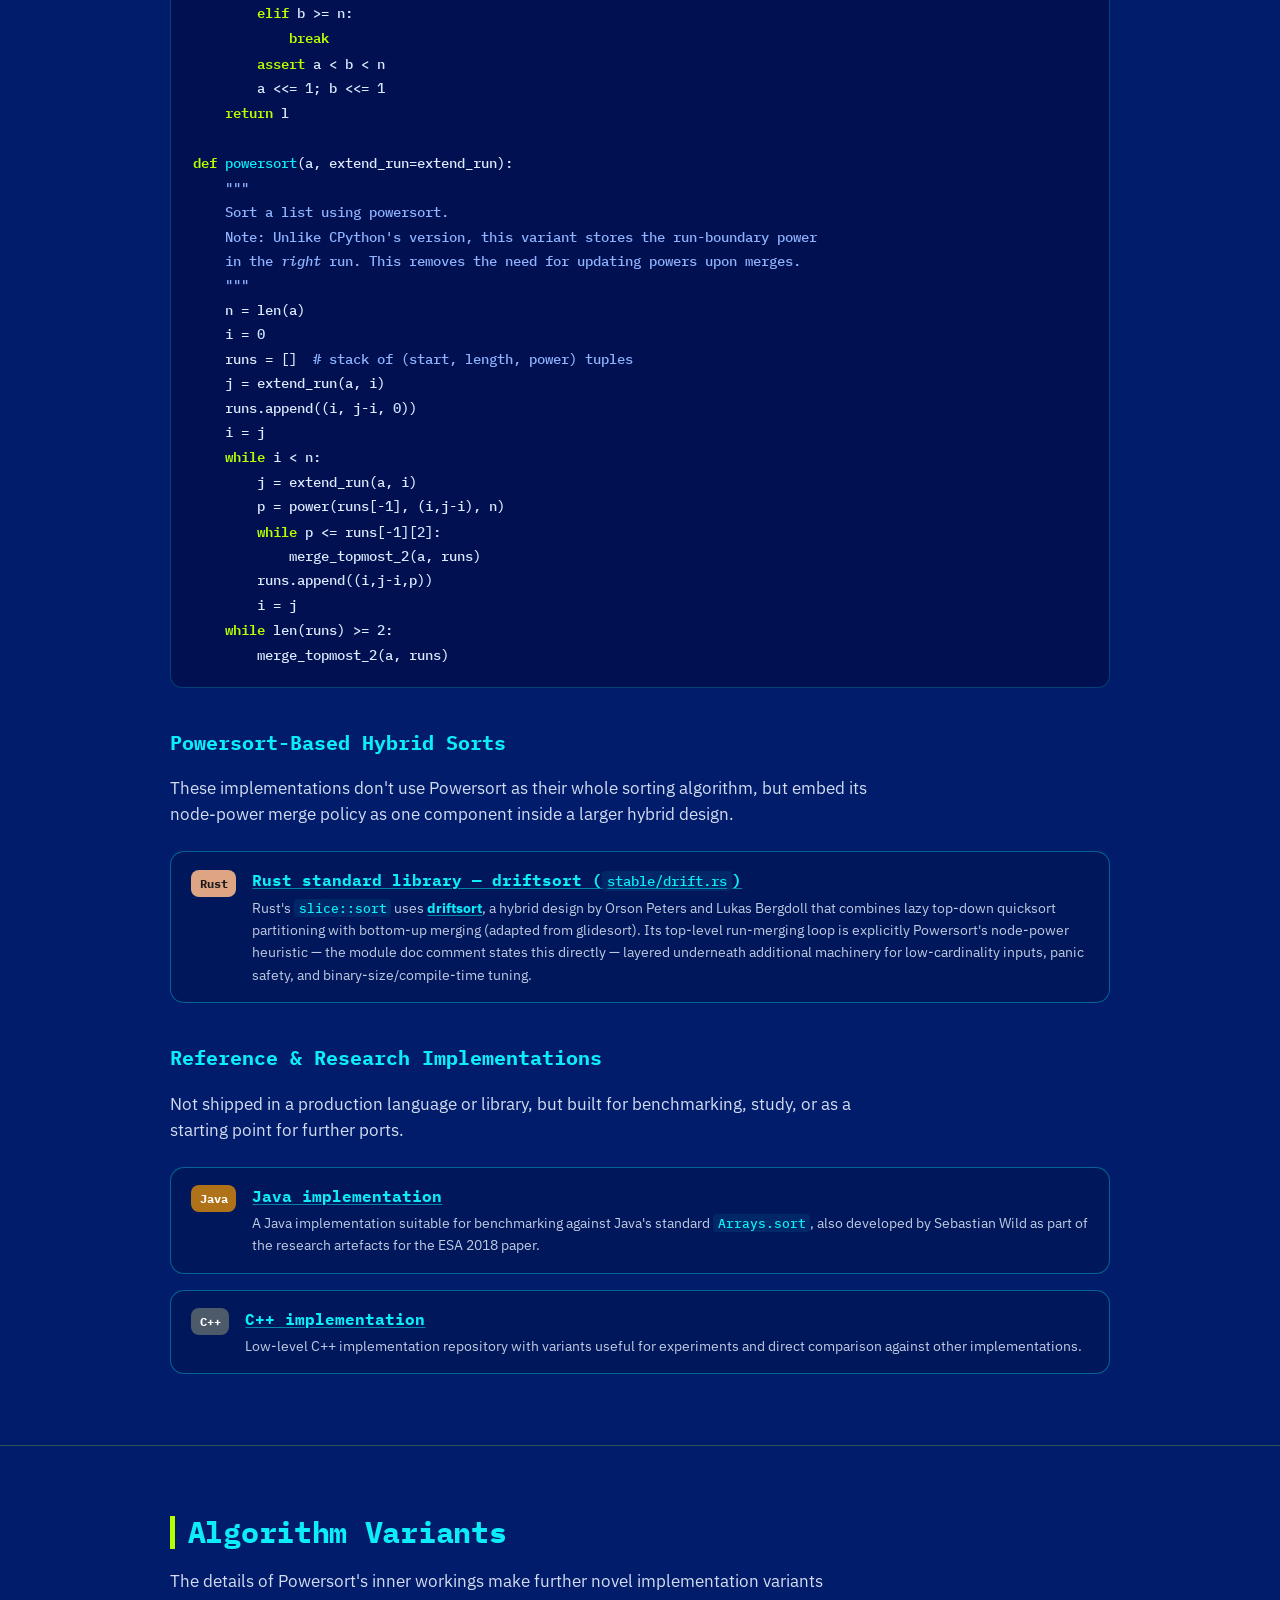
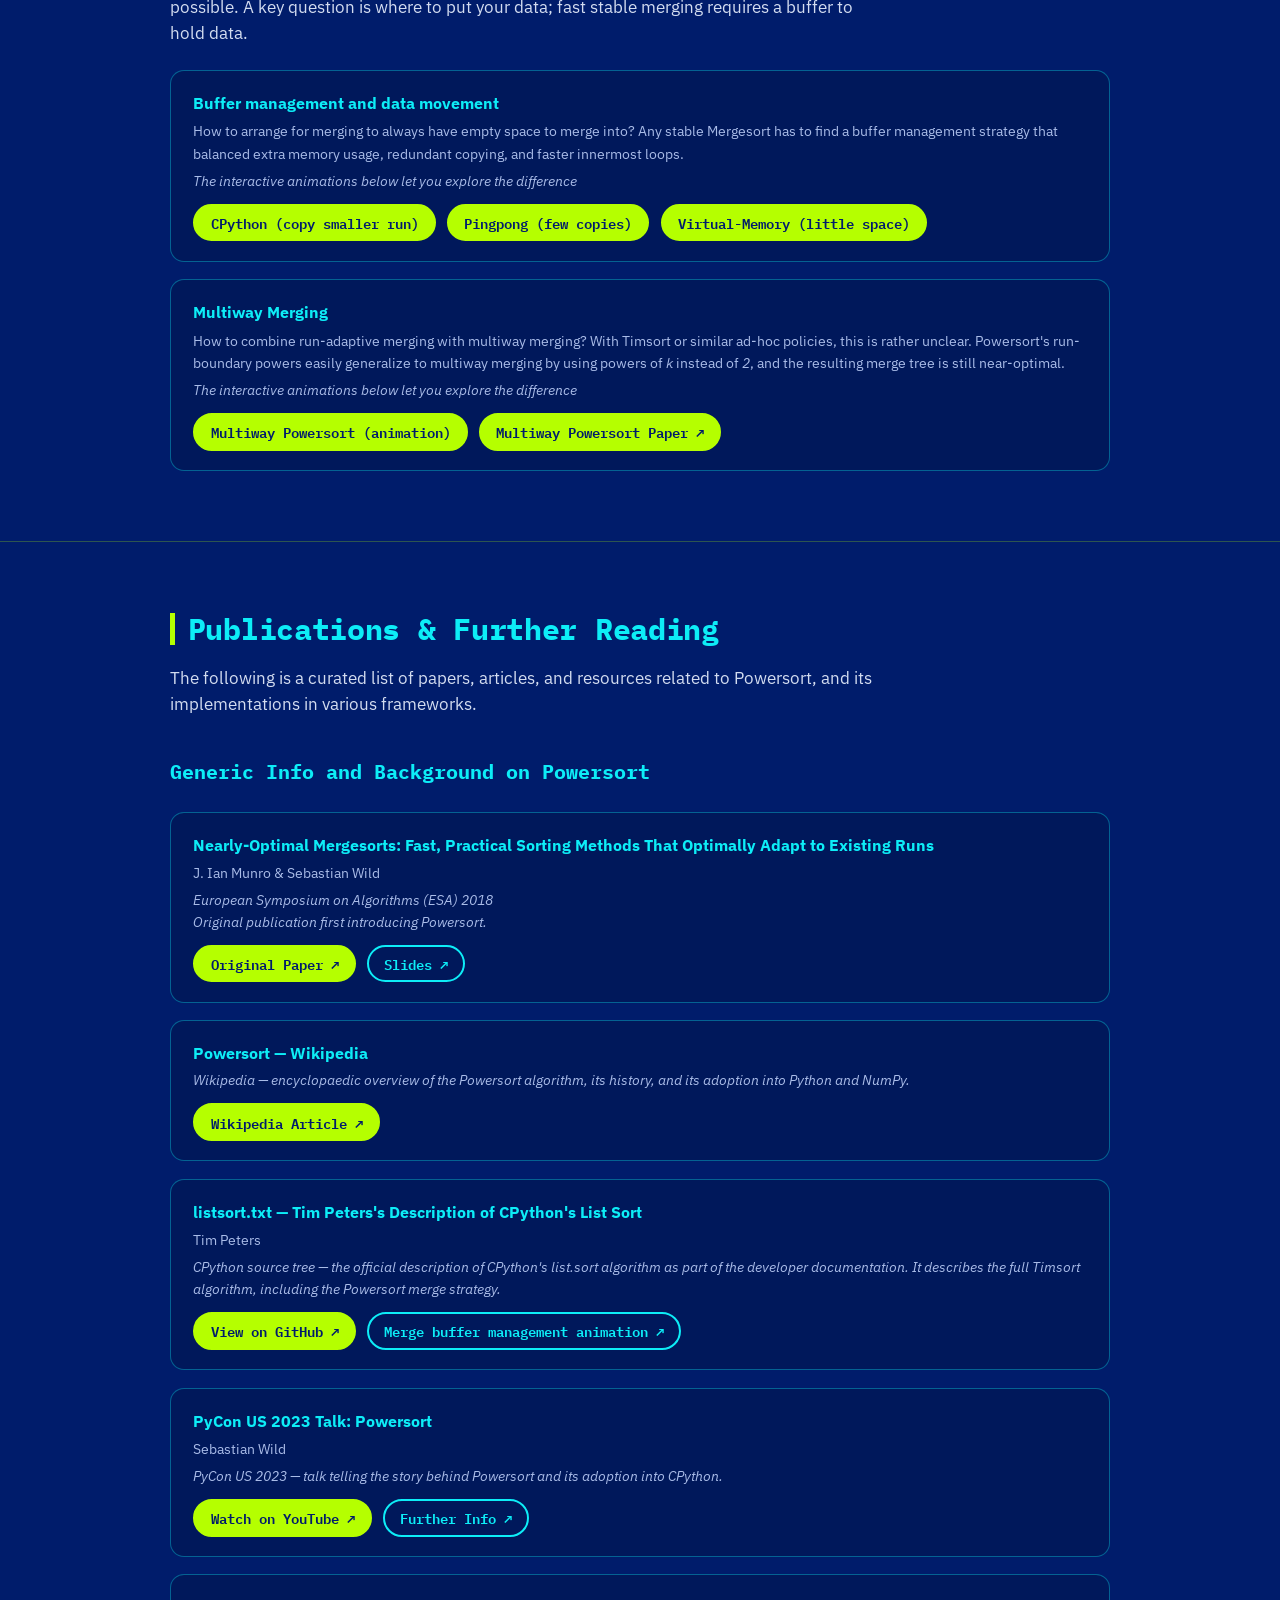
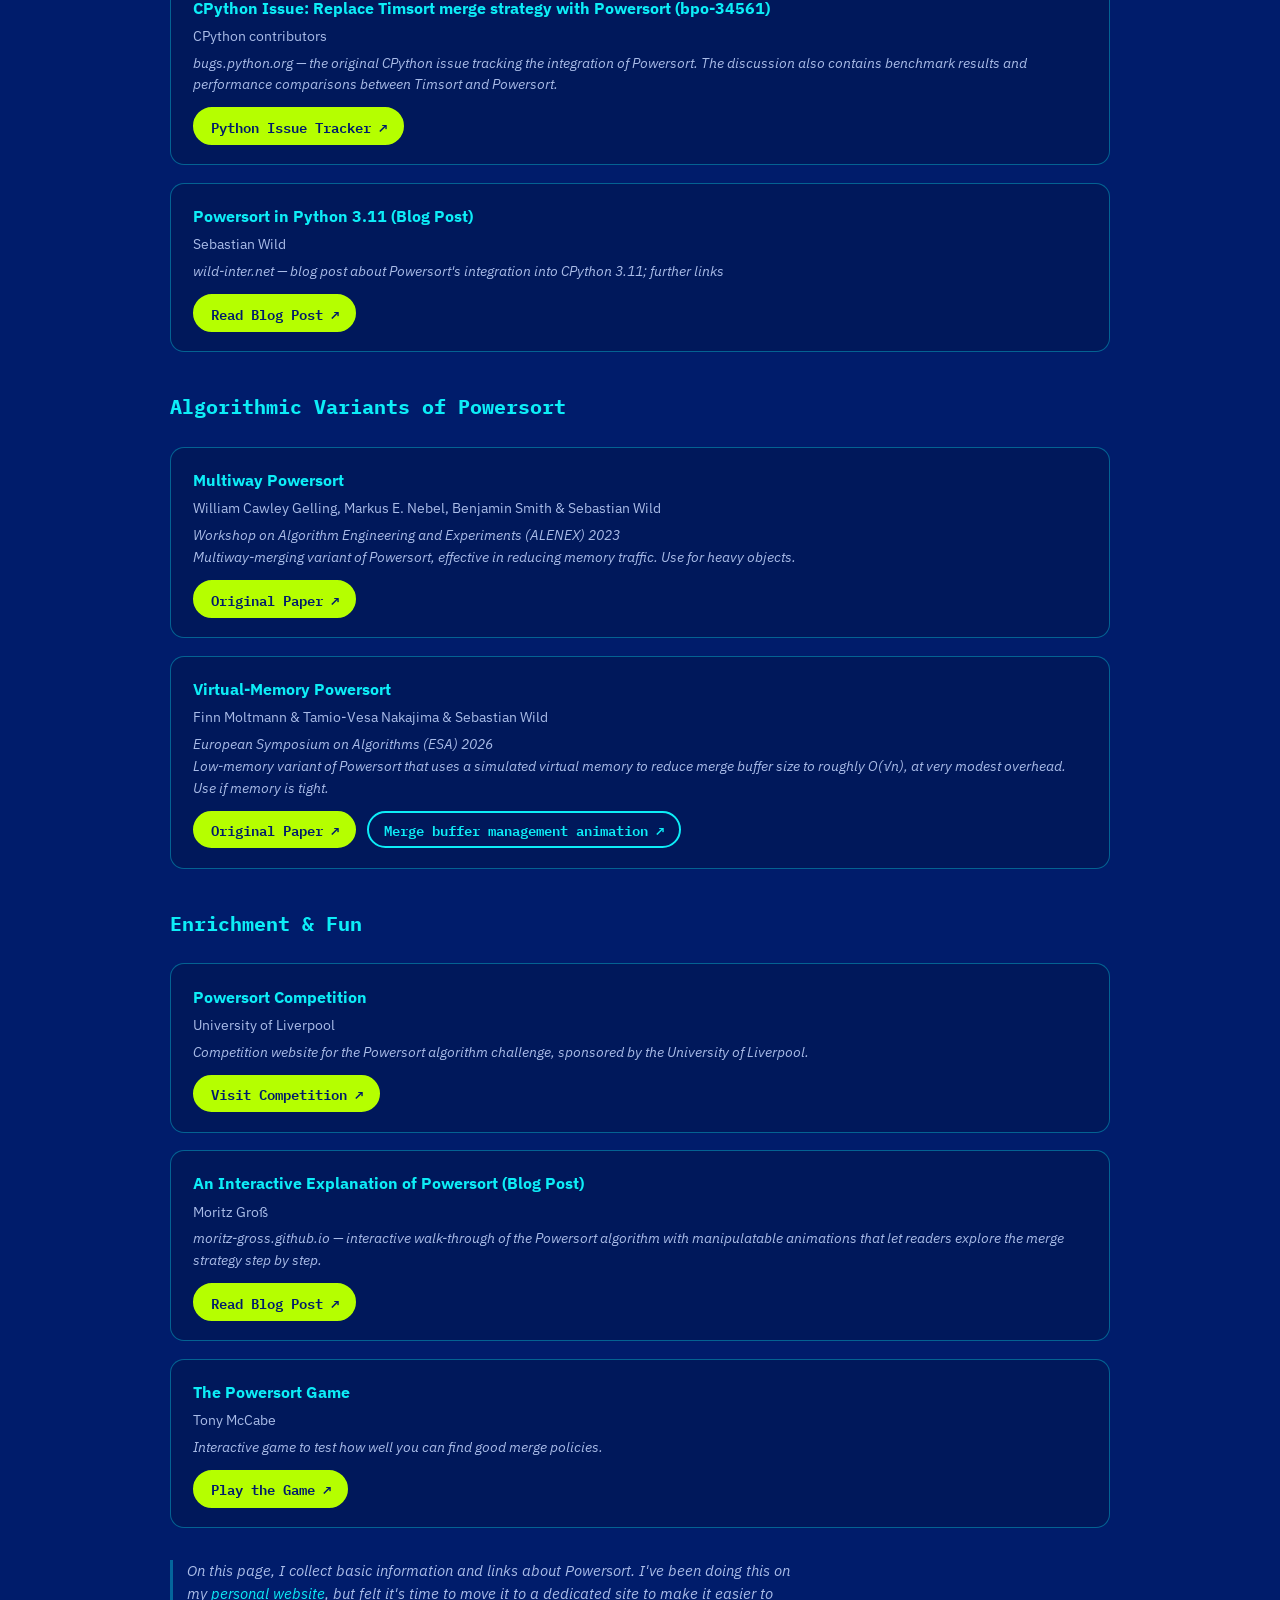
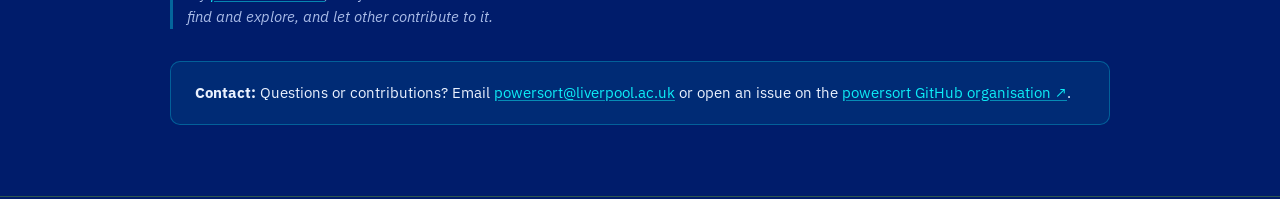
==== commit 0f79ebce: "container div for variants section" ====
--- a/index.html
+++ b/index.html
@@ -738,6 +738,7 @@
 
 
   <section id="variants">
+    <div class="container">
     <h2 class="section-heading">Algorithm Variants</h2>
     <p class="section-intro">
         The details of Powersort's inner workings make further novel implementation
@@ -800,7 +801,7 @@
             </a>
           </div>
         </div>
-    
+    </div>
   </section>
   
   
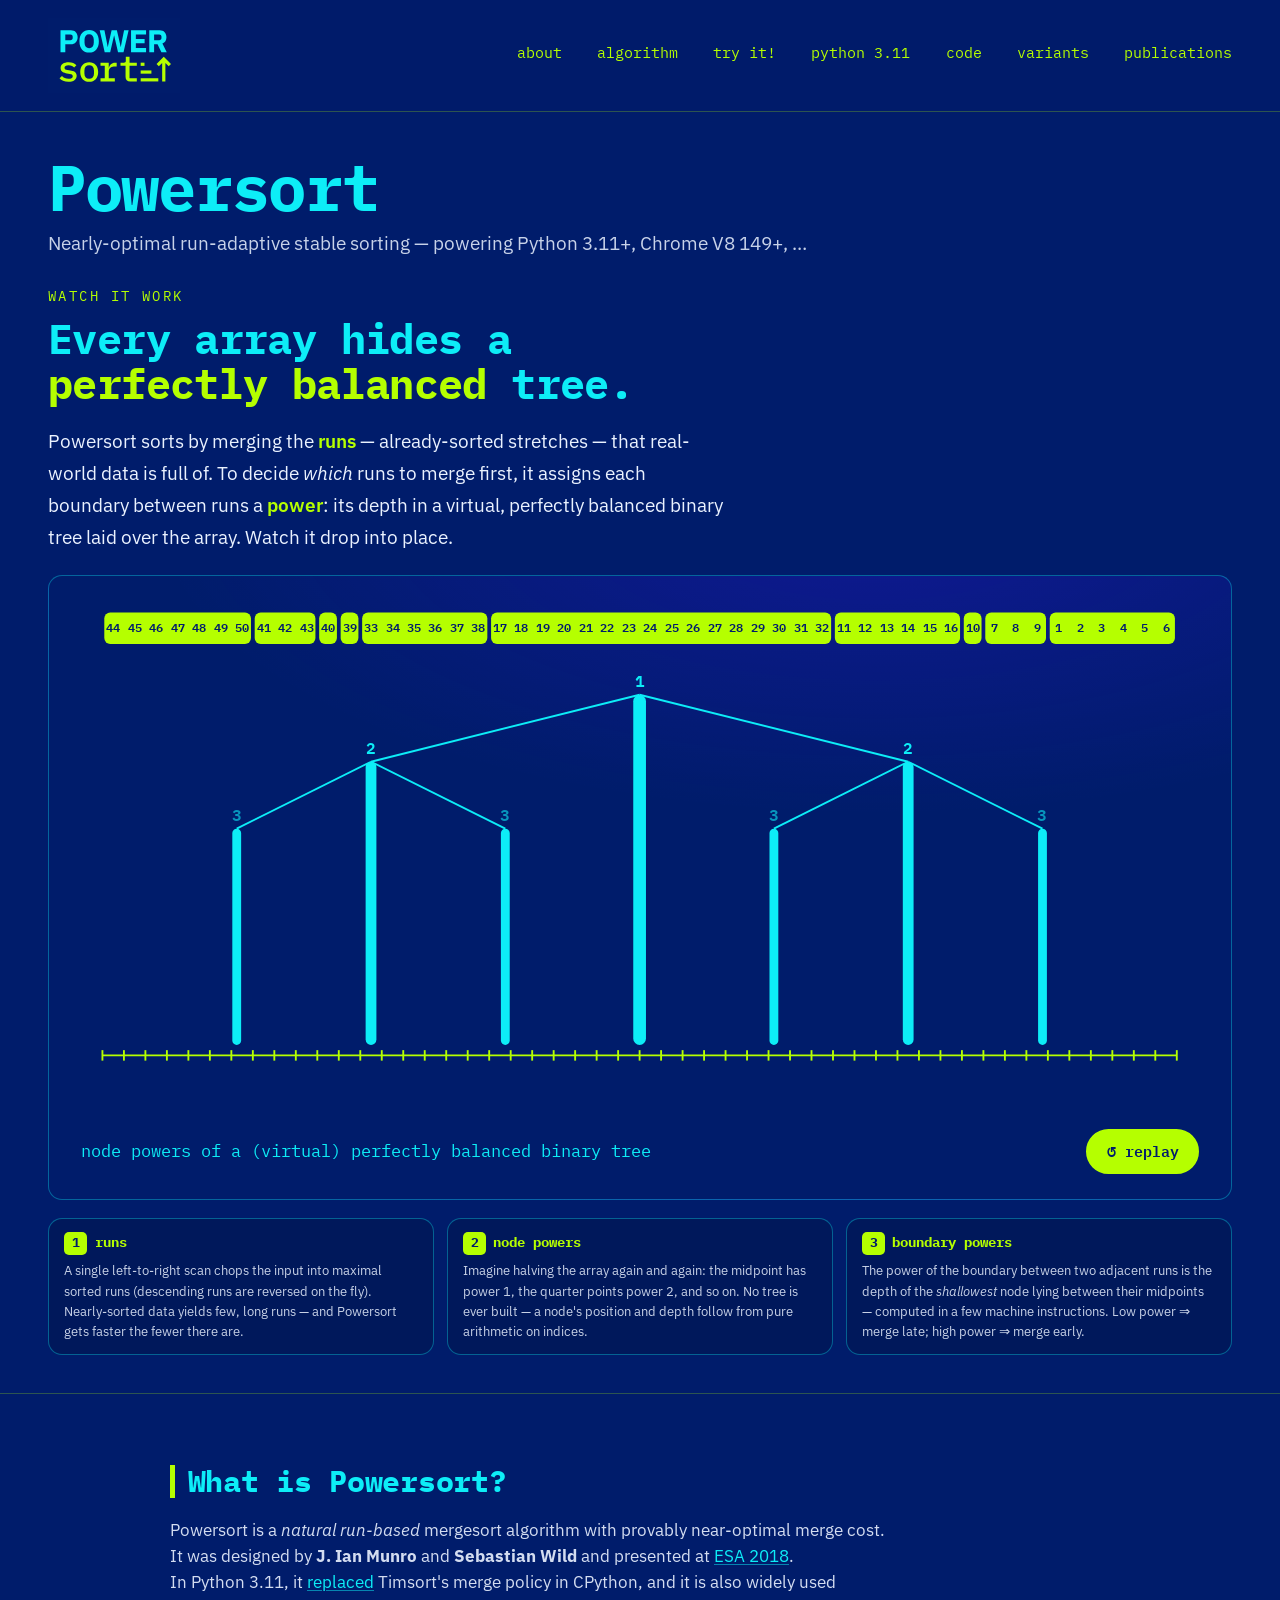
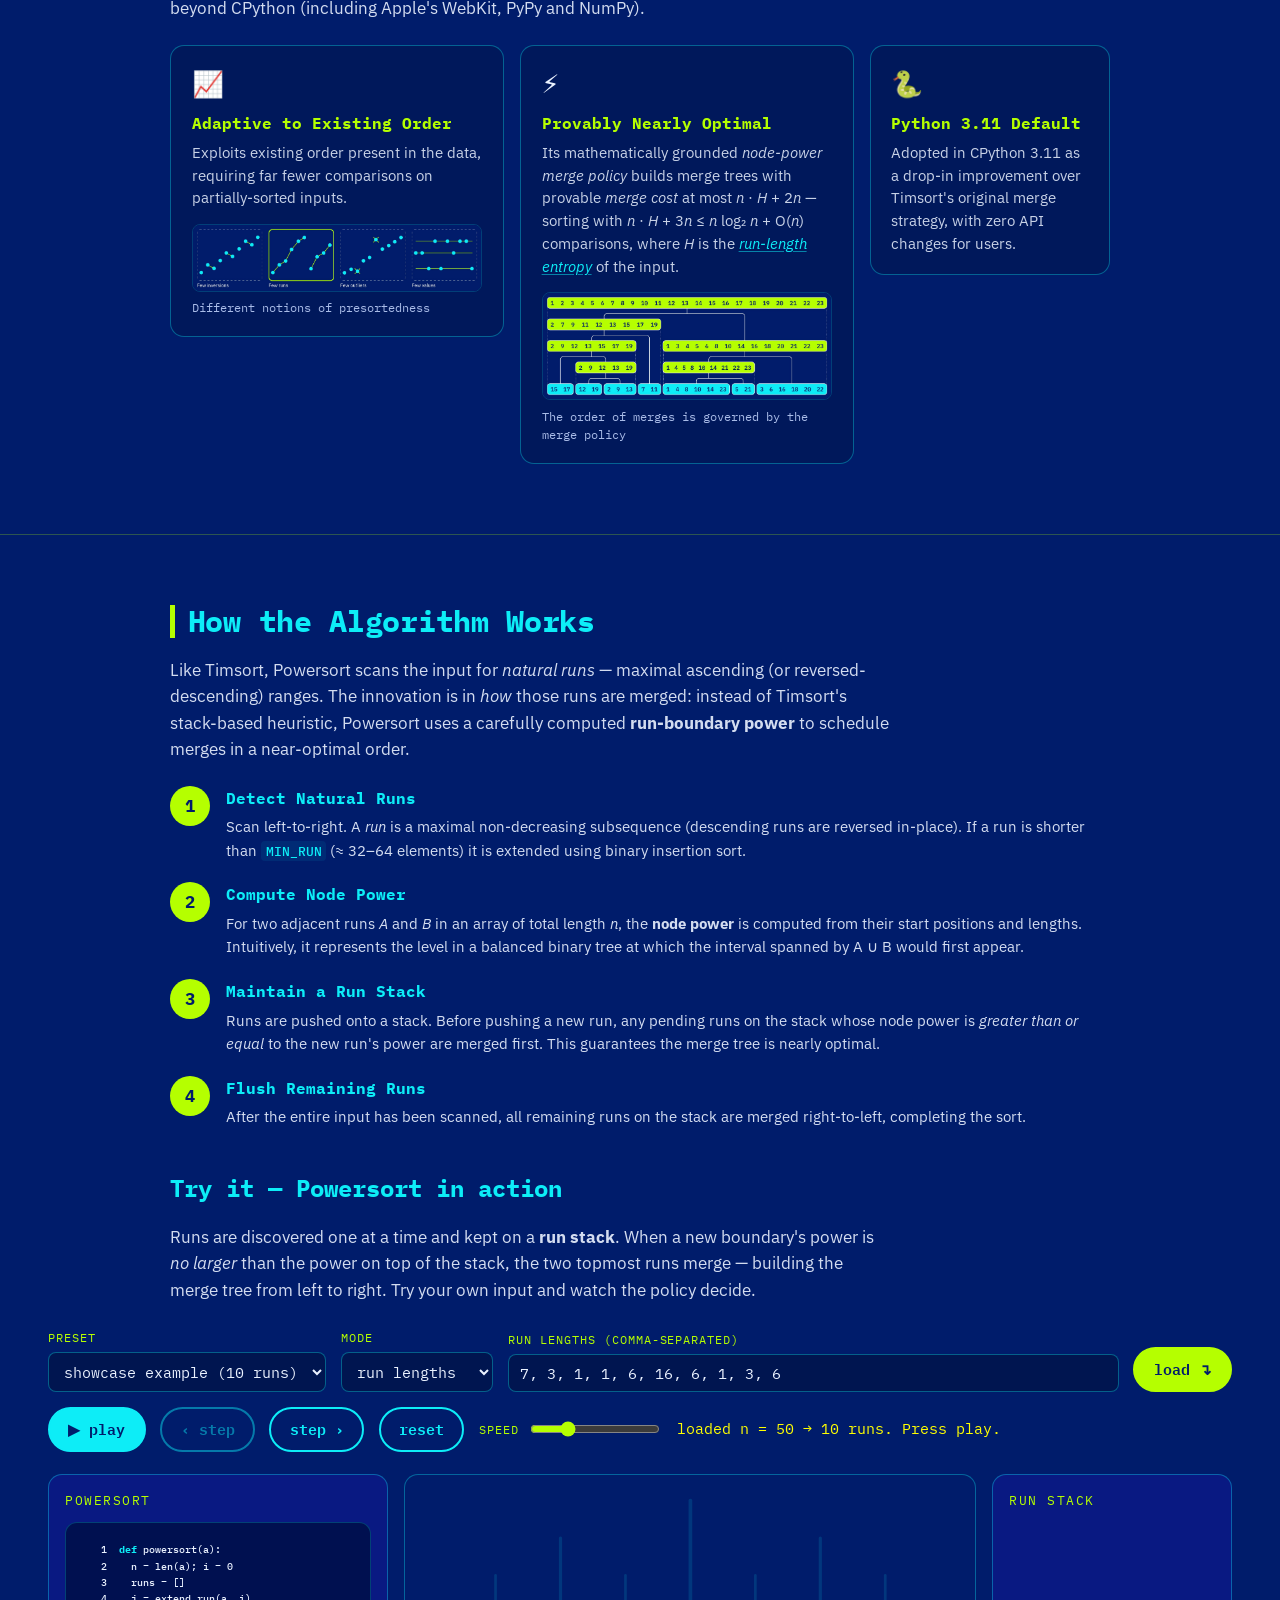
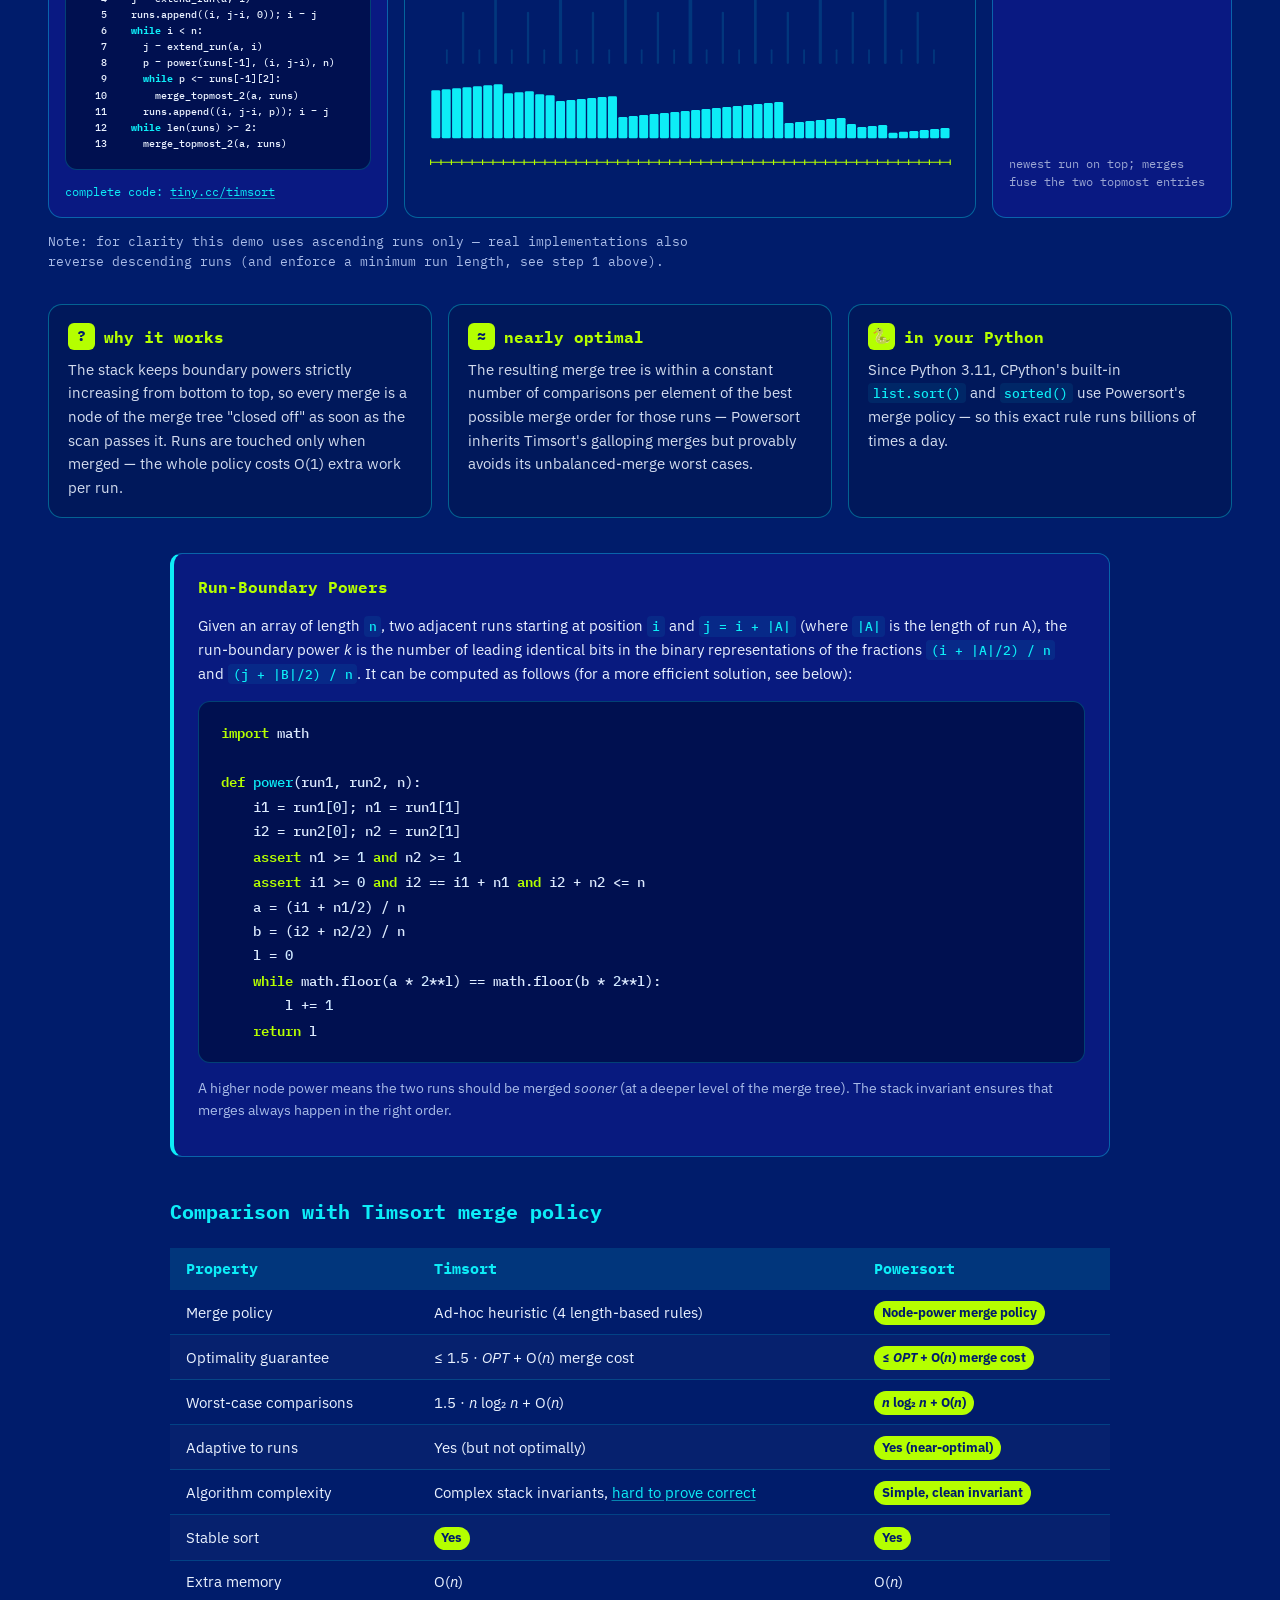
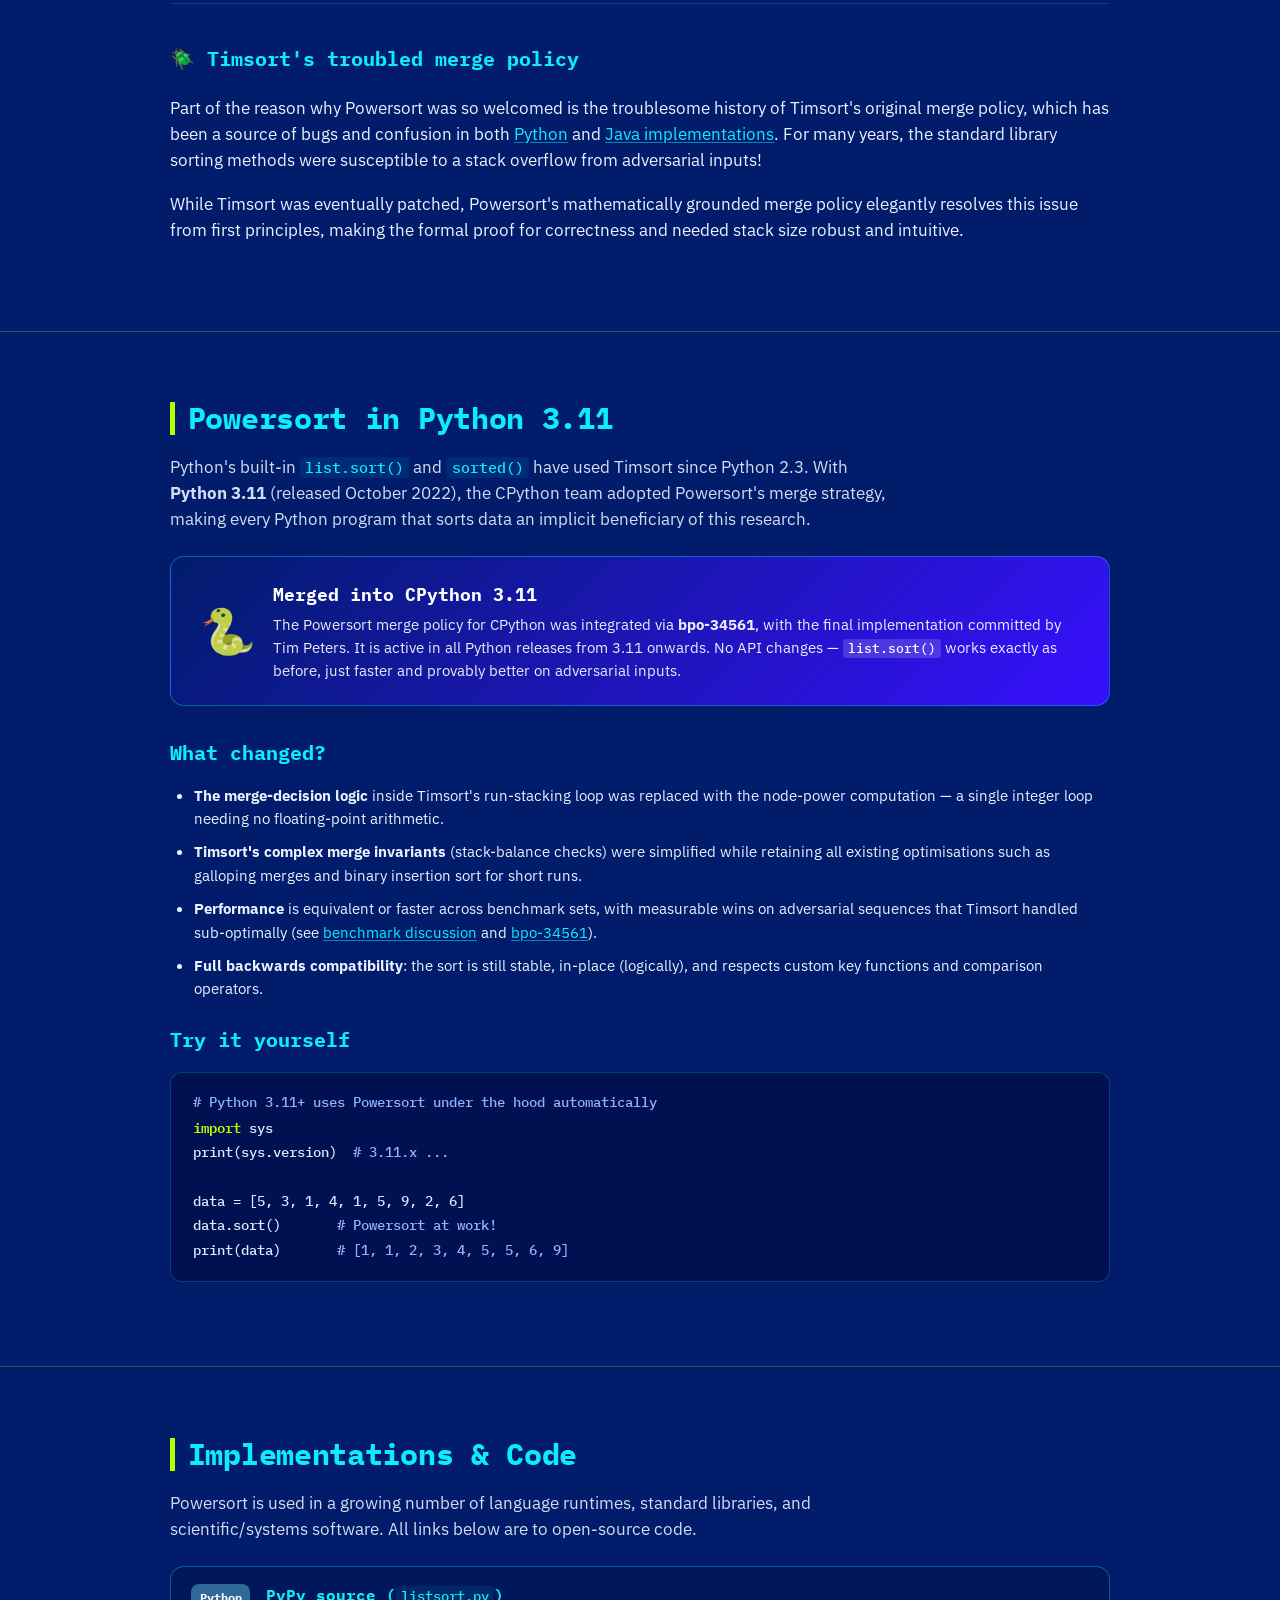
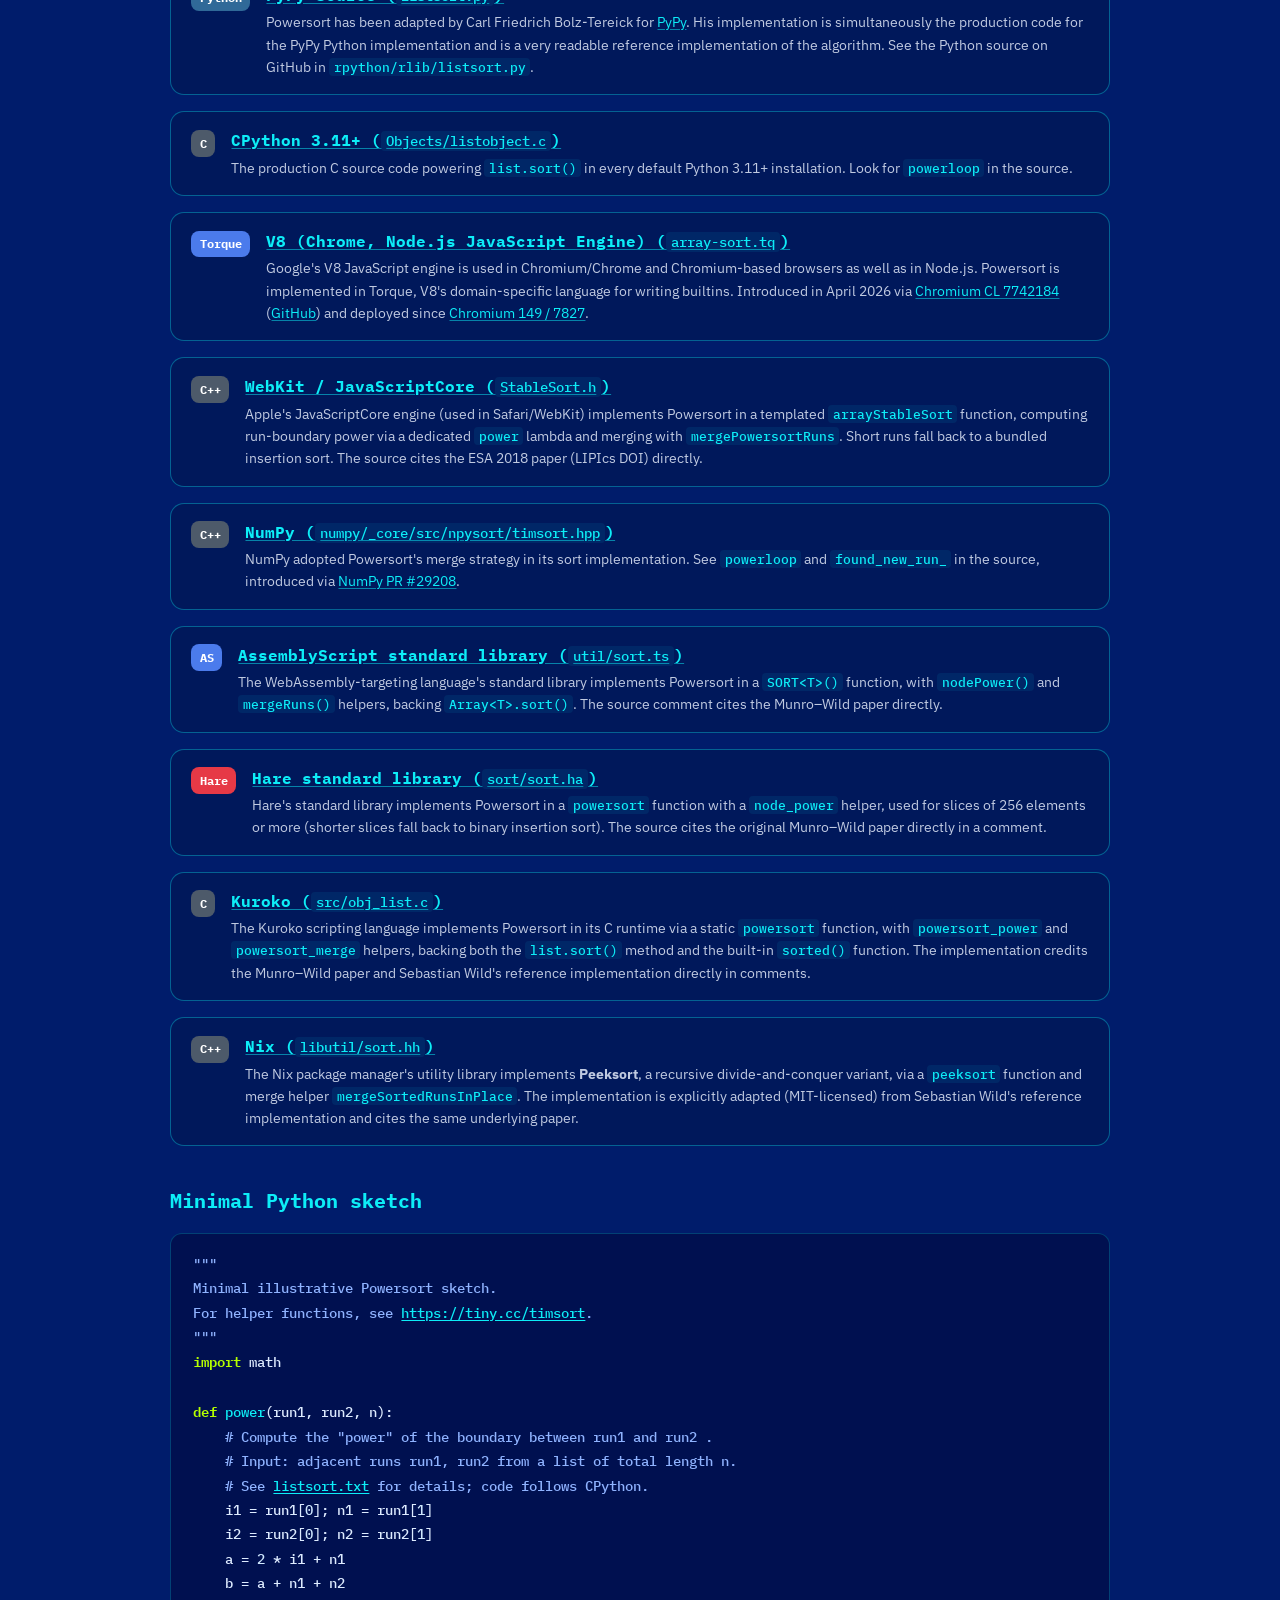
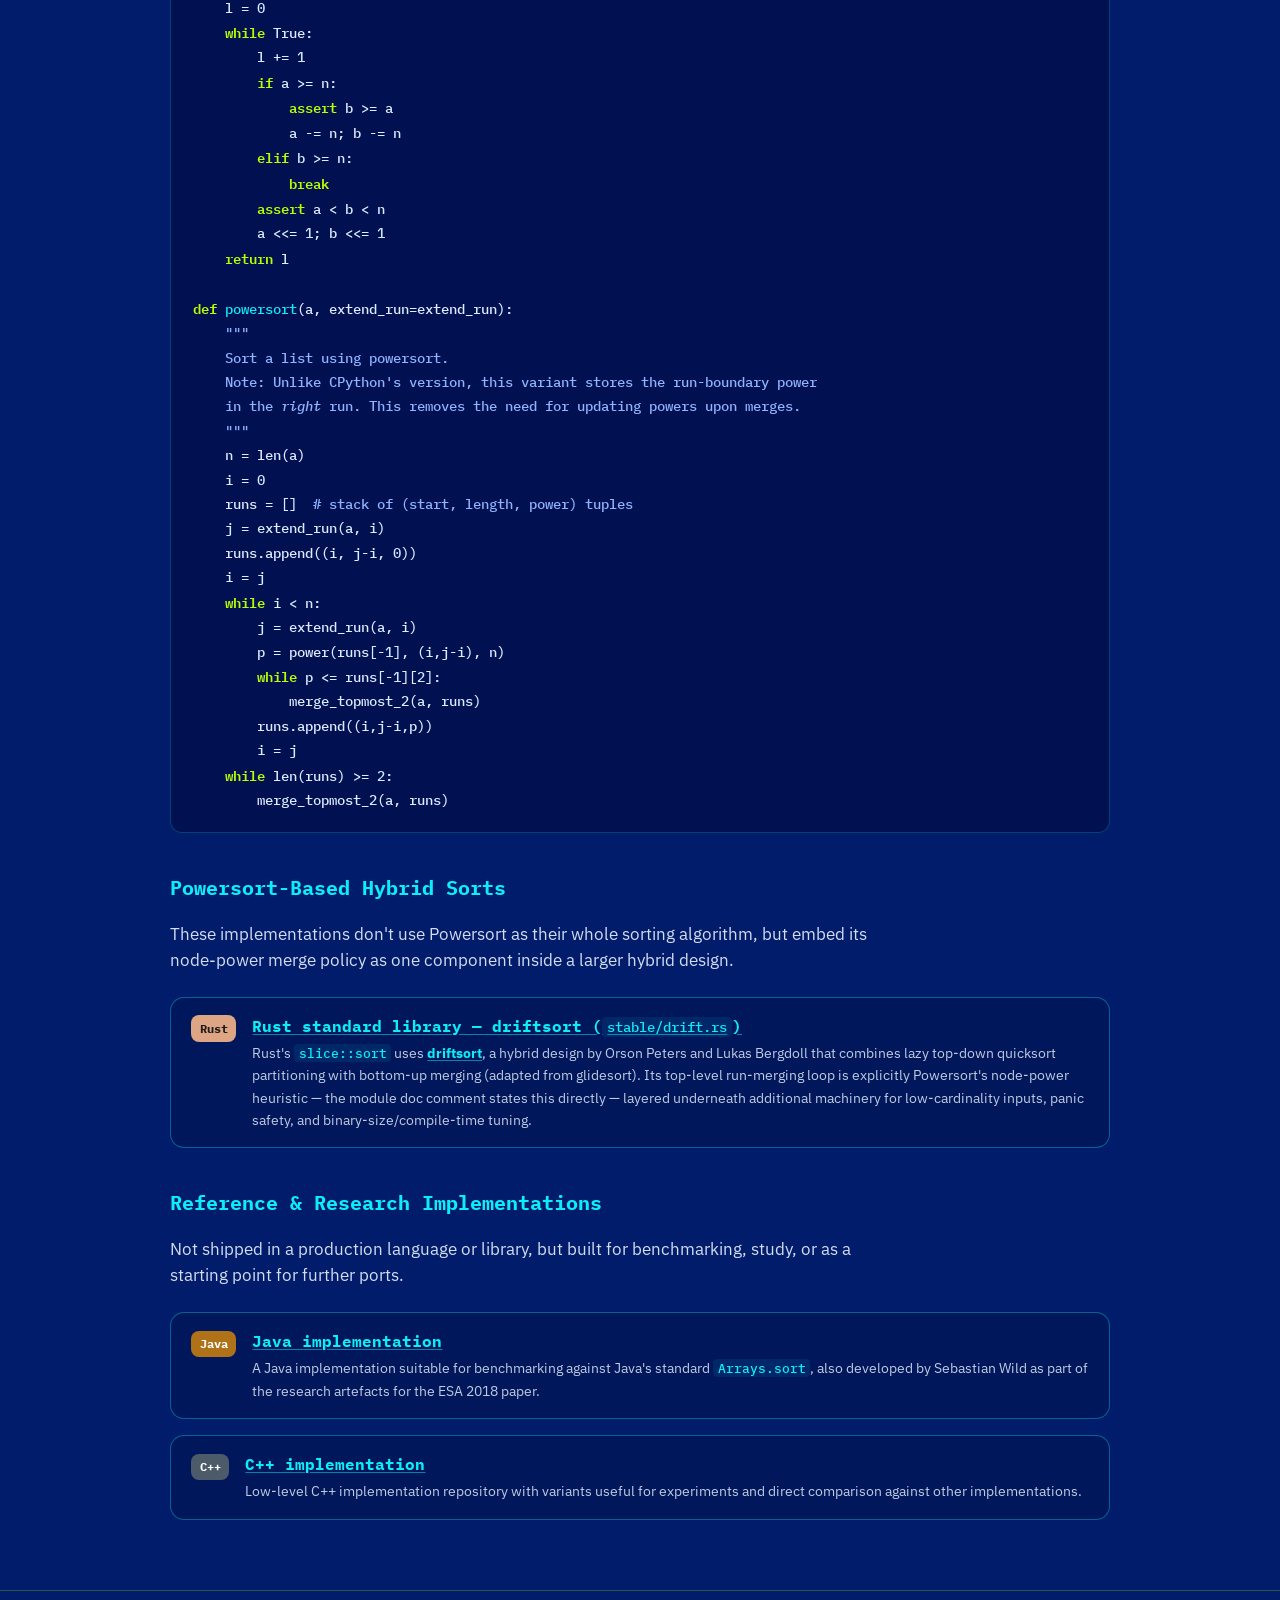
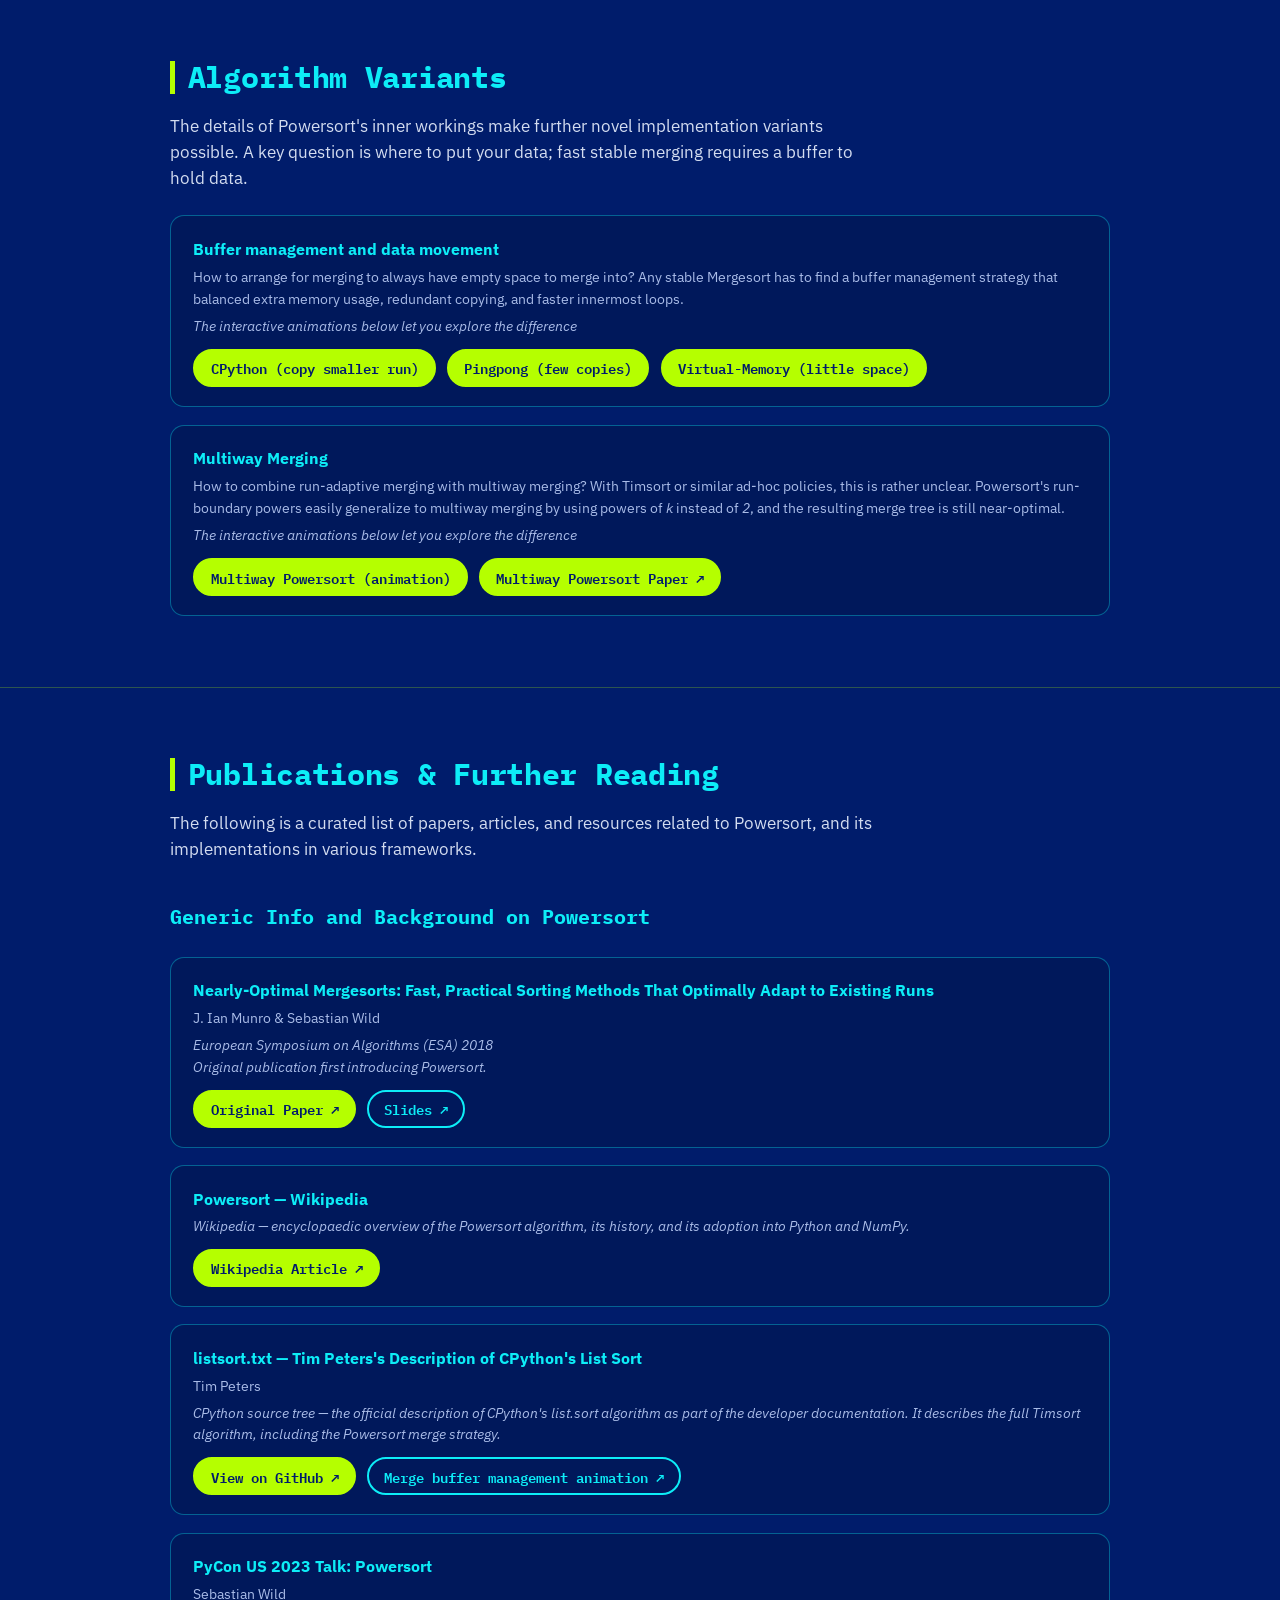
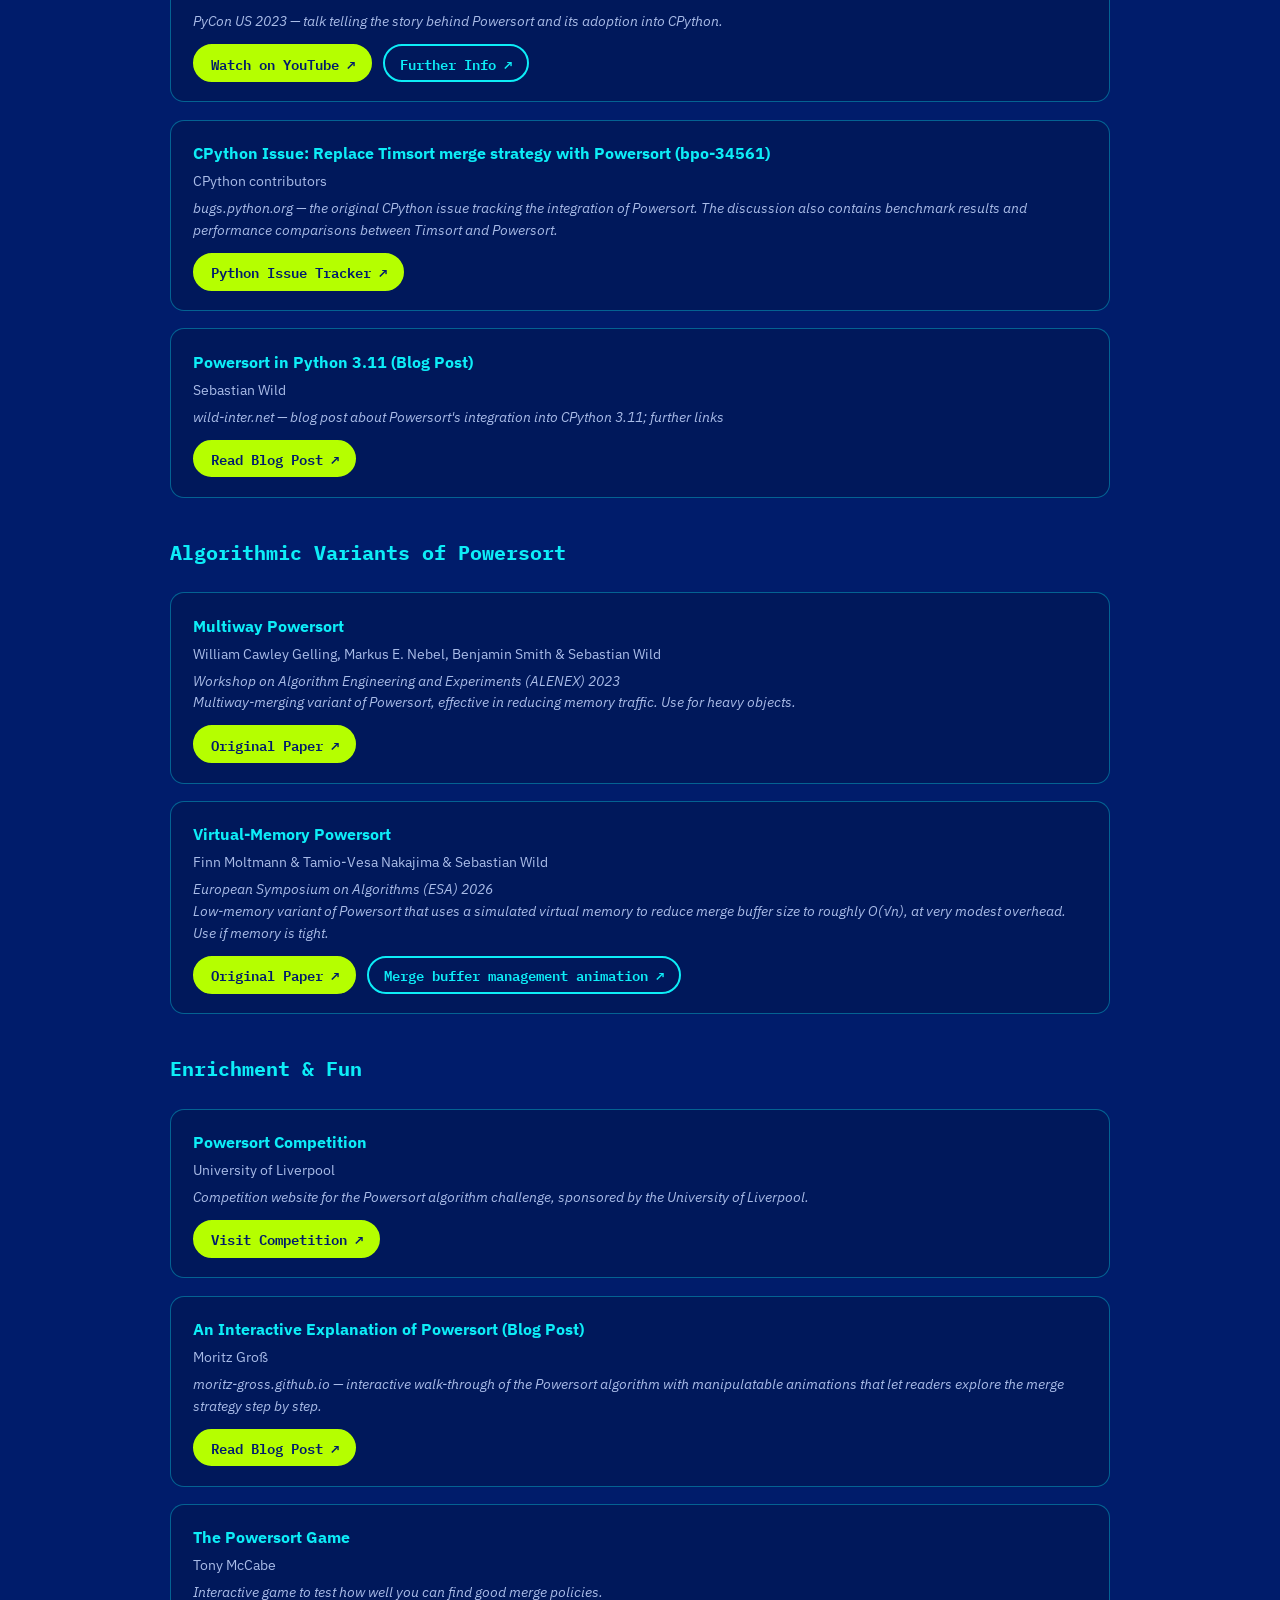
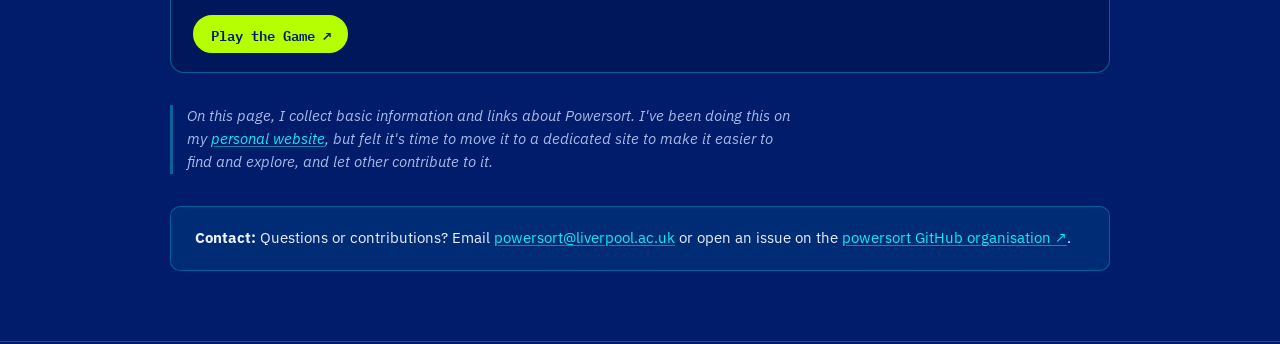
==== commit 431418ed: "Powersort in V8!" ====
--- a/index.html
+++ b/index.html
@@ -53,7 +53,7 @@
 <section class="act act-hero" id="hero">
   <div class="act-head">
     <h1 class="page-title">Powersort</h1>
-    <p class="tagline">Nearly-optimal run-adaptive stable sorting &mdash; now powering Python&nbsp;3.11+</p>
+    <p class="tagline">Nearly-optimal run-adaptive stable sorting &mdash; powering Python&nbsp;3.11+, Chrome V8 149+, &hellip;</p>
     <span class="eyebrow">watch it work</span>
     <h2 class="act-title">Every array hides a<br><em>perfectly balanced</em> tree.</h2>
     <p class="lede">
@@ -496,6 +496,26 @@
       </div>
 
       <div class="impl-item">
+        <span class="impl-lang assemblyscript">Torque</span>
+        <div>
+          <h3>
+            <a href="https://github.com/v8/v8/blob/main/third_party/v8/builtins/array-sort.tq#L1290"
+              target="_blank" rel="noopener">
+              V8 (Chrome, Node.js JavaScript Engine) (<code>array-sort.tq</code>)
+            </a>
+          </h3>
+          <p>
+            Google's V8 JavaScript engine is used in Chromium/Chrome and Chromium-based browsers 
+            as well as in Node.js. 
+            Powersort is implemented in Torque, V8's domain-specific language for writing builtins.
+            Introduced in April 2026 via <a href="https://chromium-review.googlesource.com/c/v8/v8/+/7742184" target="_blank" rel="noopener">Chromium CL&nbsp;7742184</a> (<a href="https://github.com/v8/v8/commit/8899b945f6b95d5801e23f1021d2d576f3e73b70">GitHub</a>)
+            and deployed since <a href="https://chromiumdash.appspot.com/commit/8899b945f6b95d5801e23f1021d2d576f3e73b70">Chromium 149 / 7827</a>.
+          </p>
+        </div>
+      </div>
+
+
+      <div class="impl-item">
         <span class="impl-lang c">C++</span>
         <div>
           <h3>
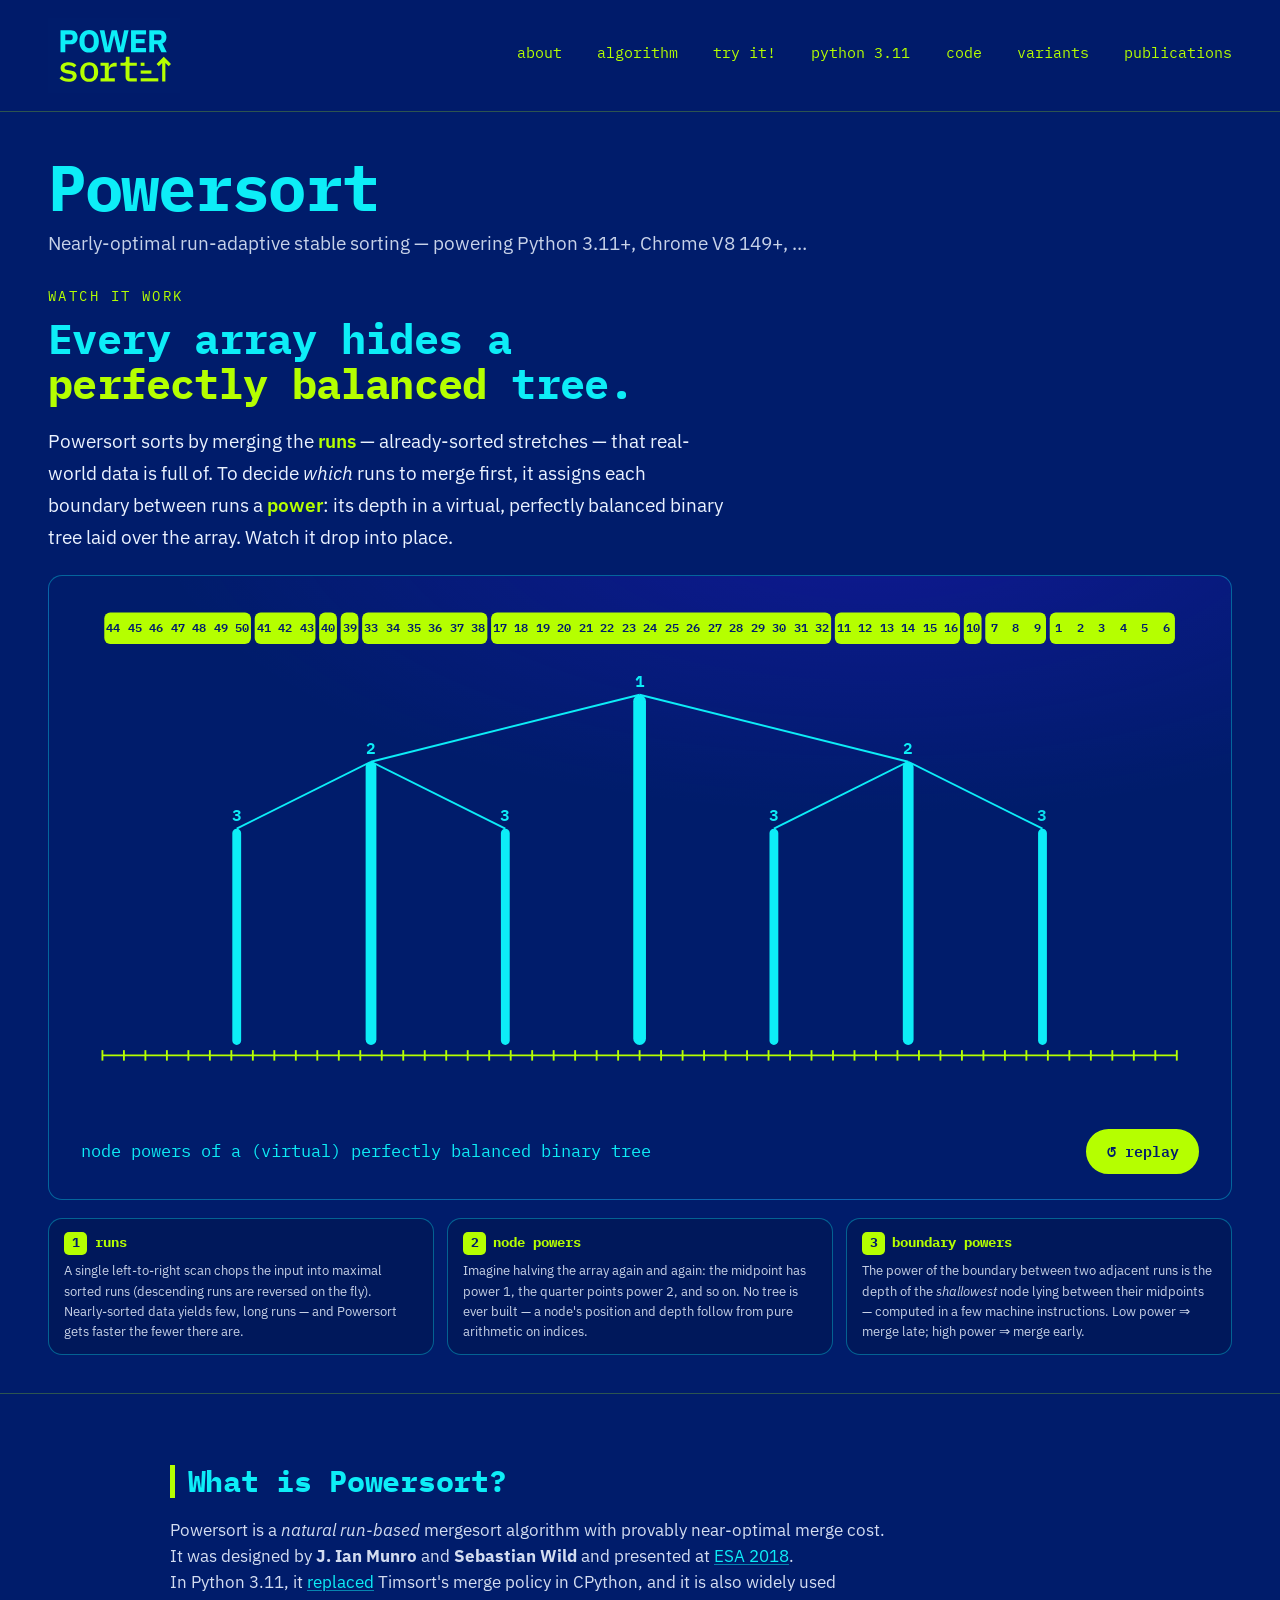
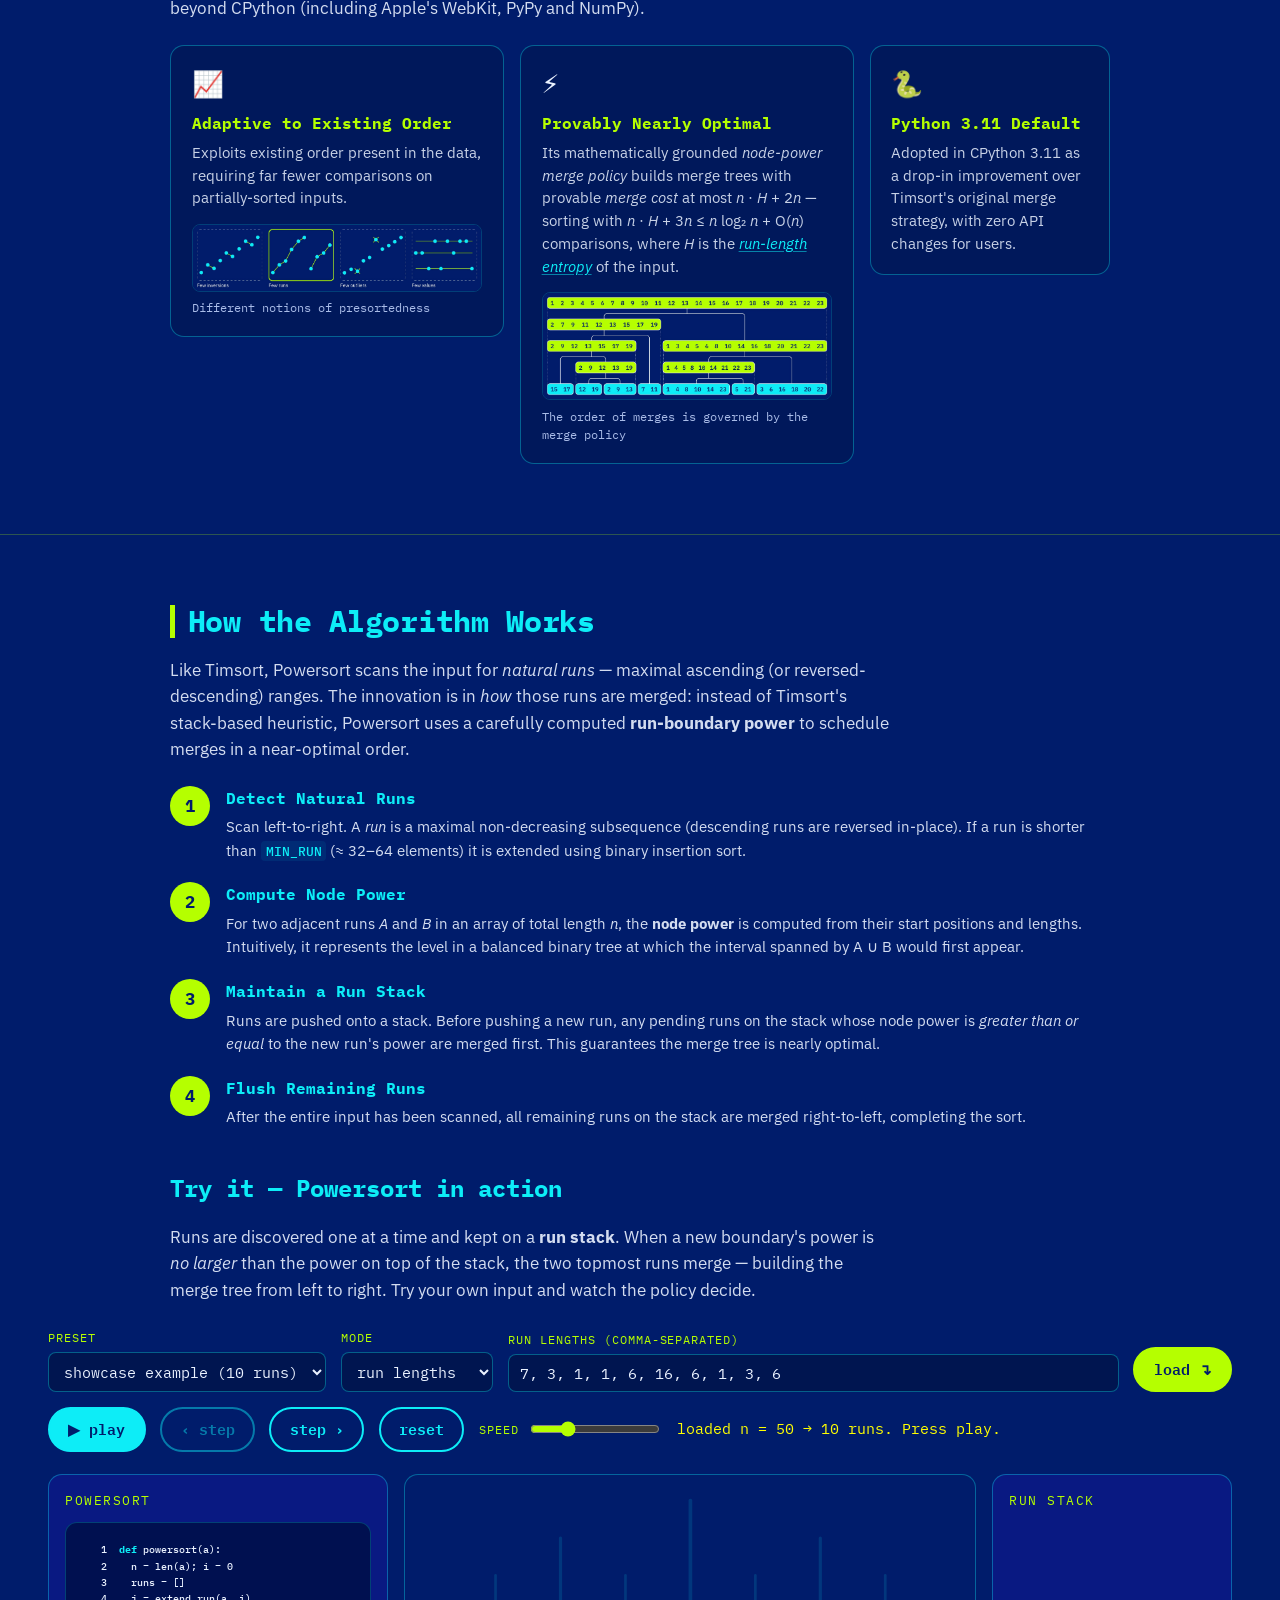
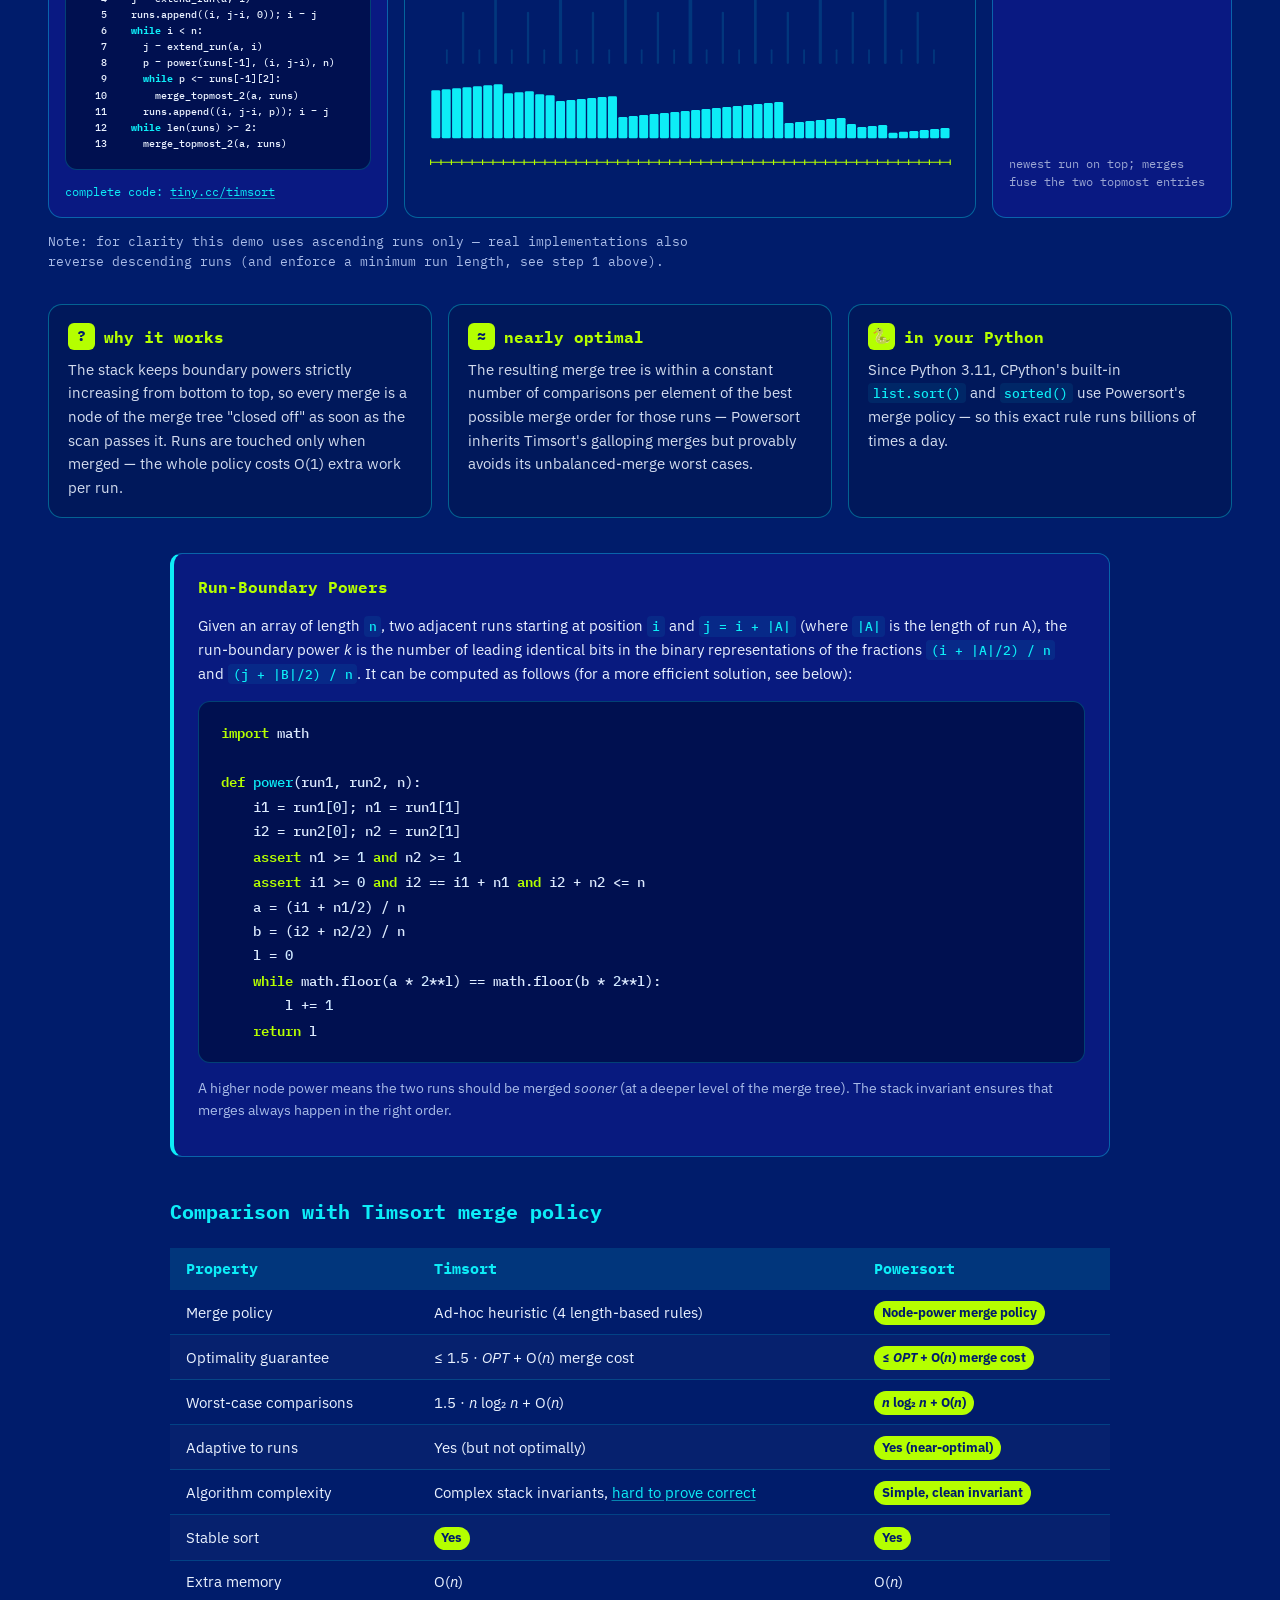
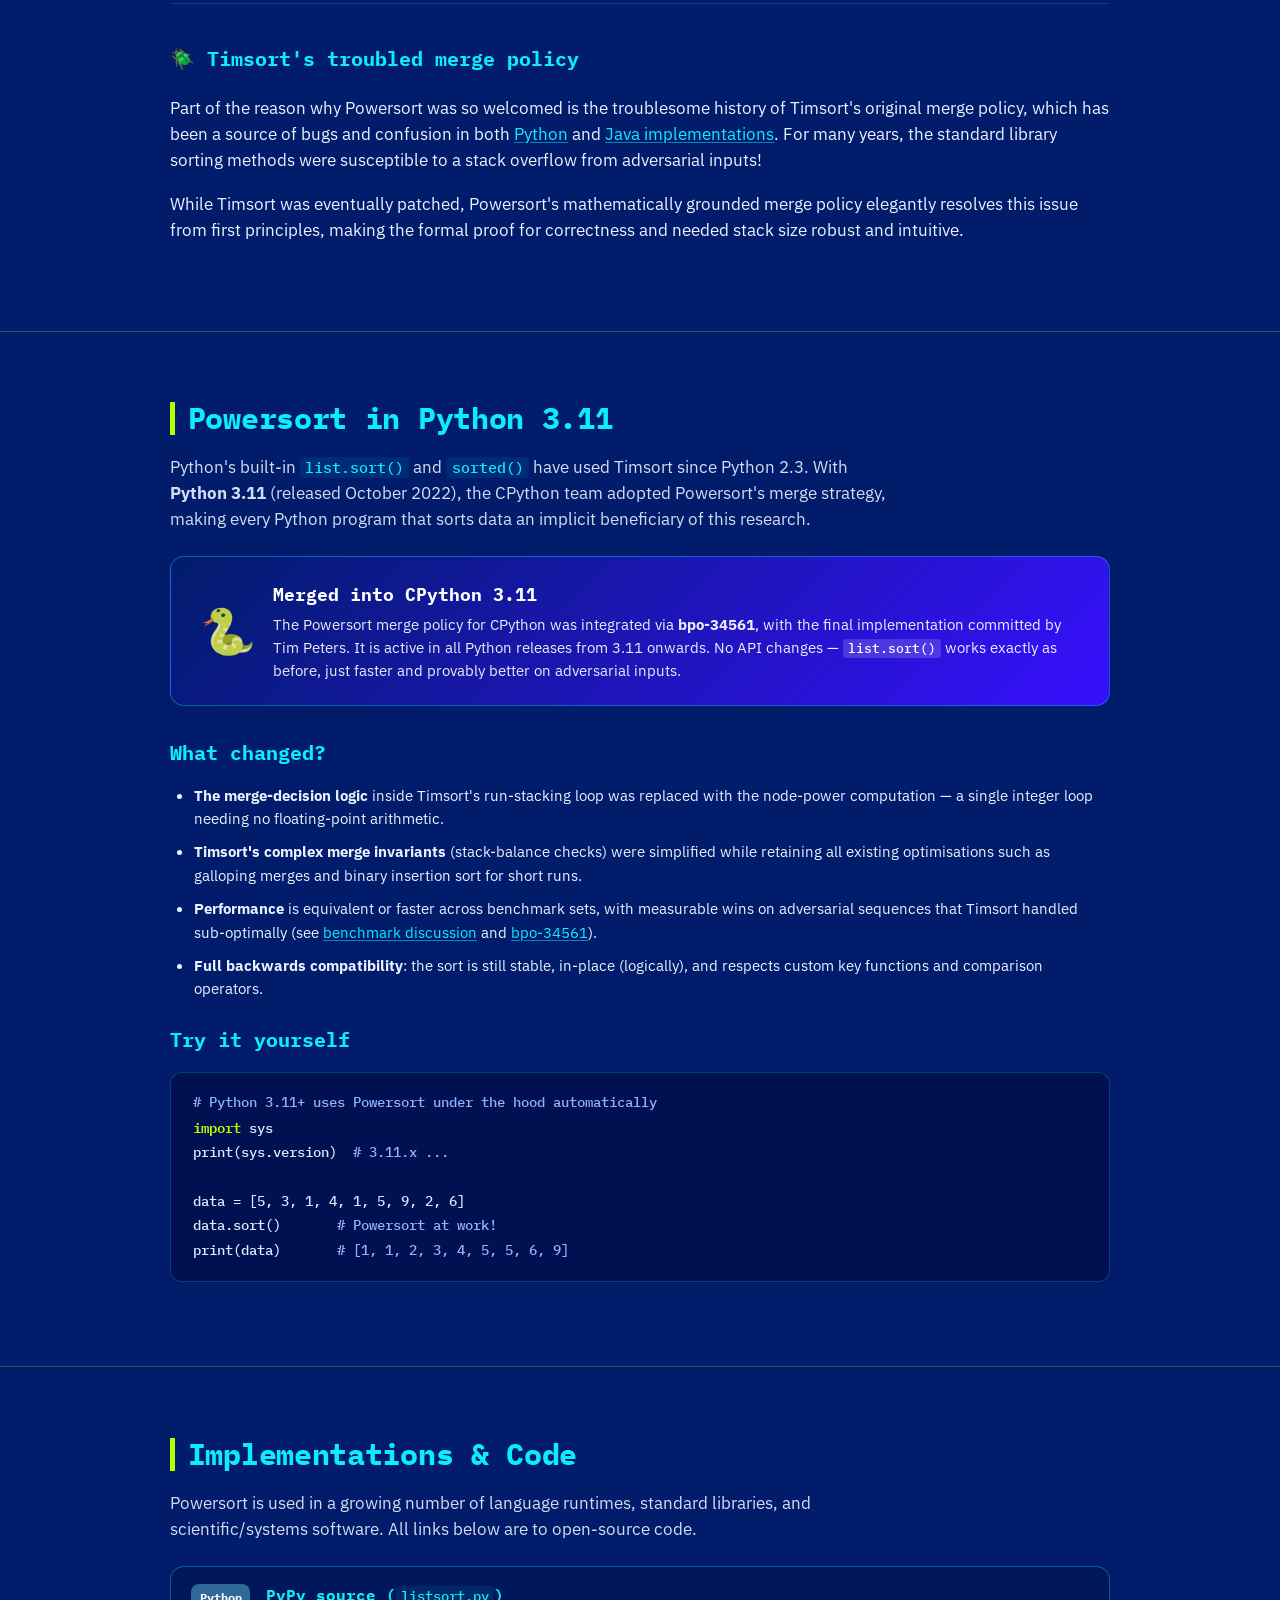
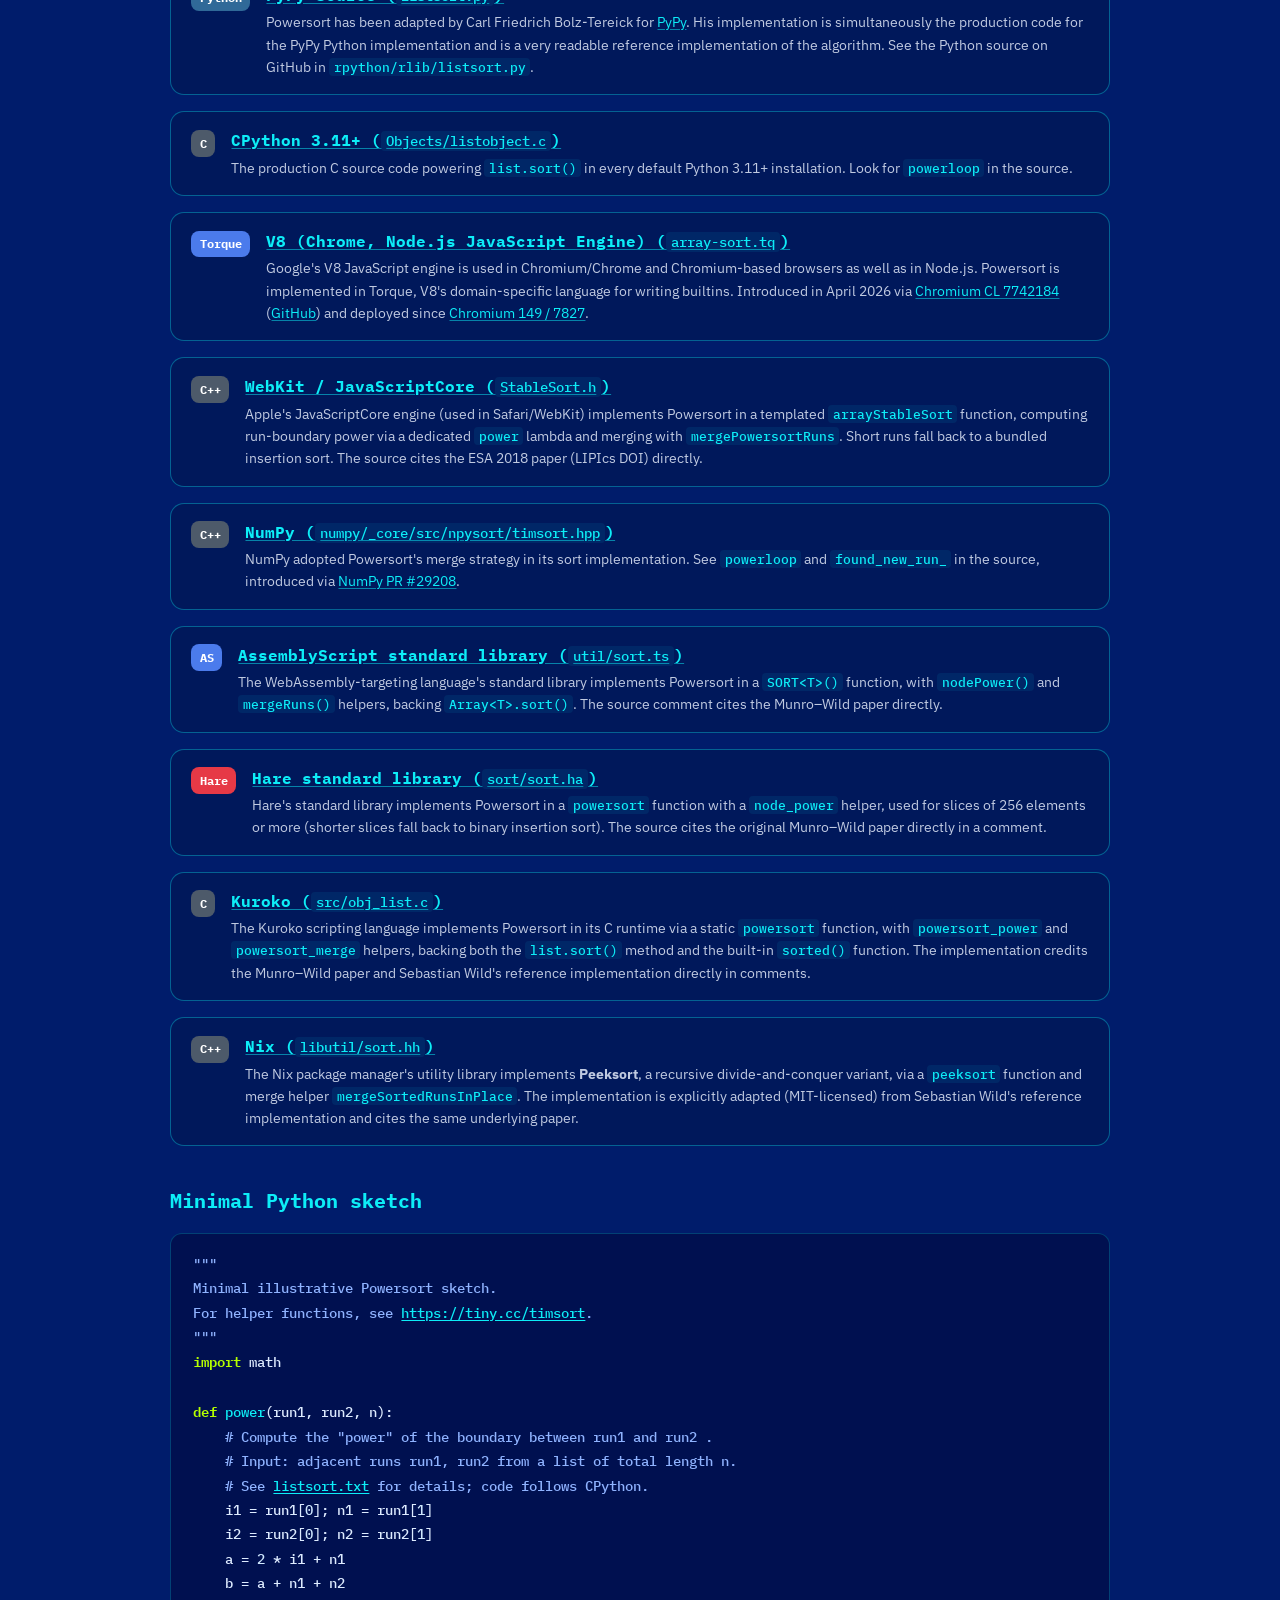
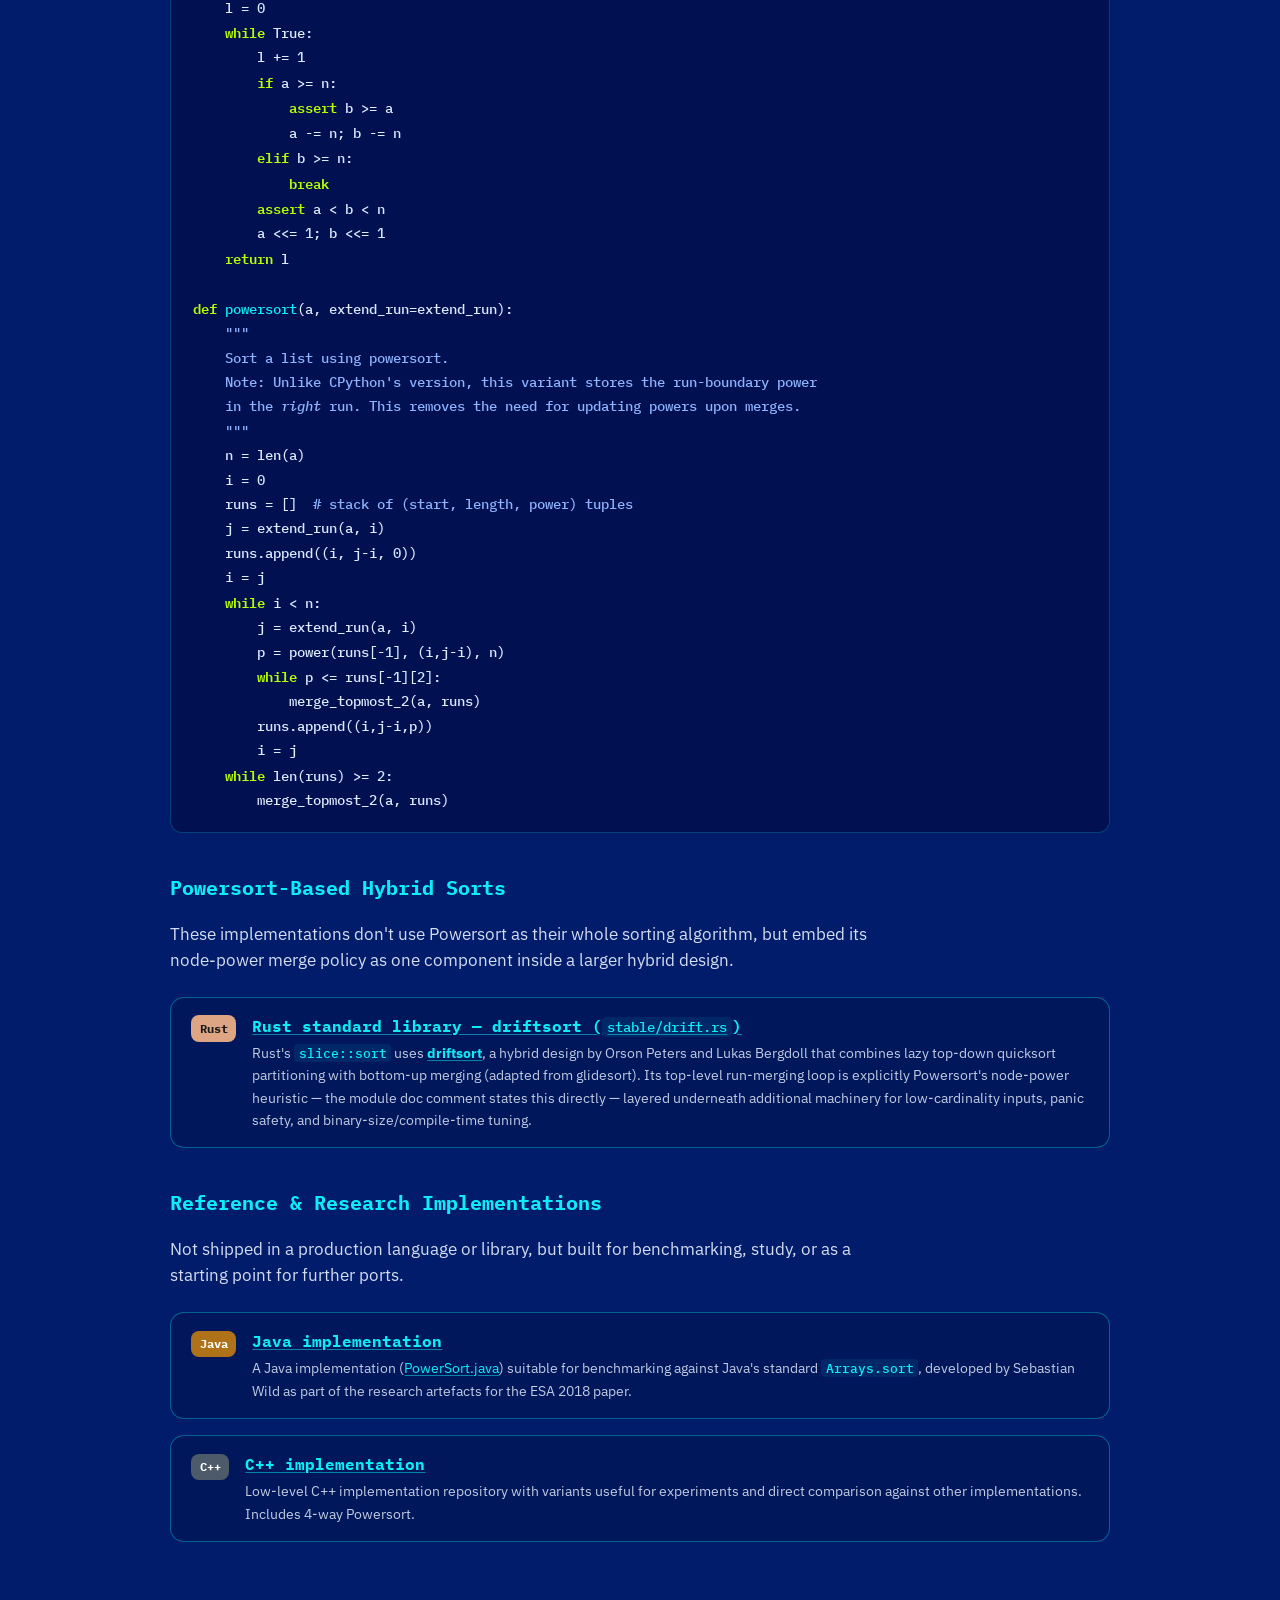
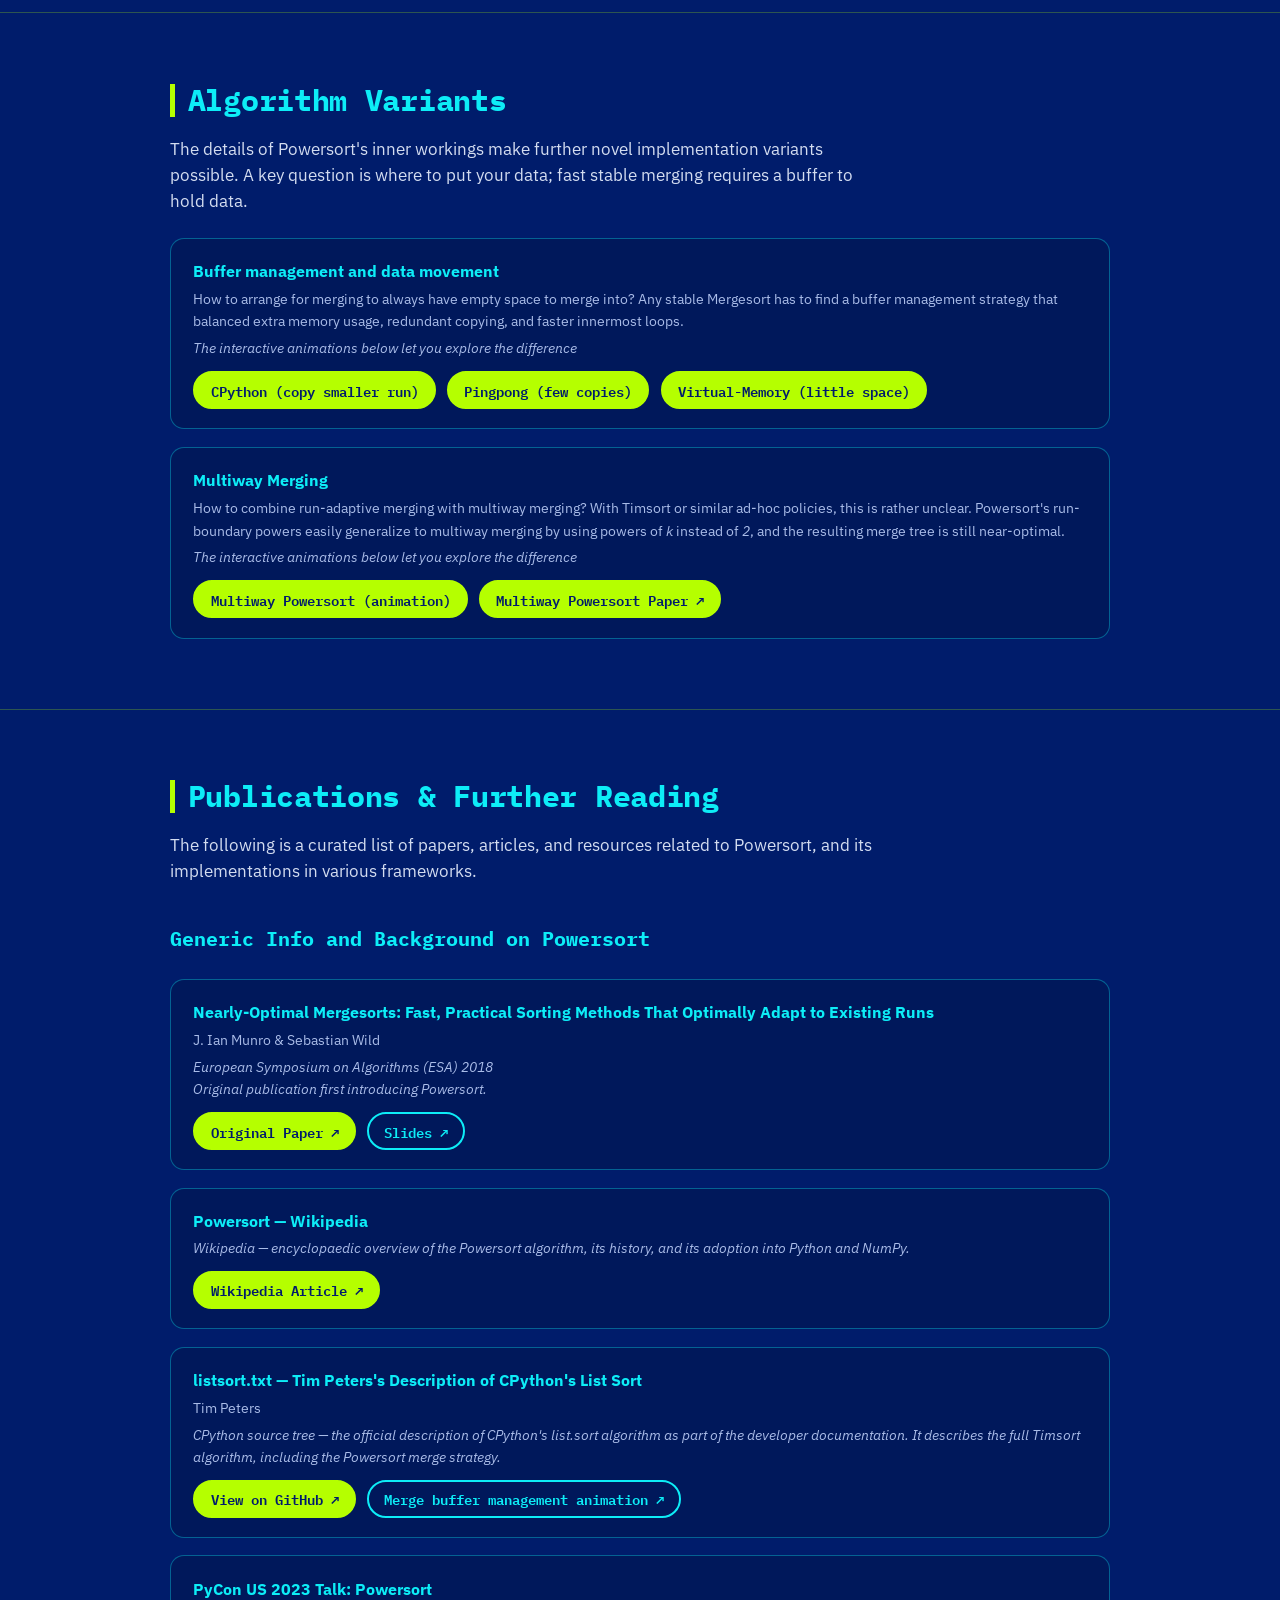
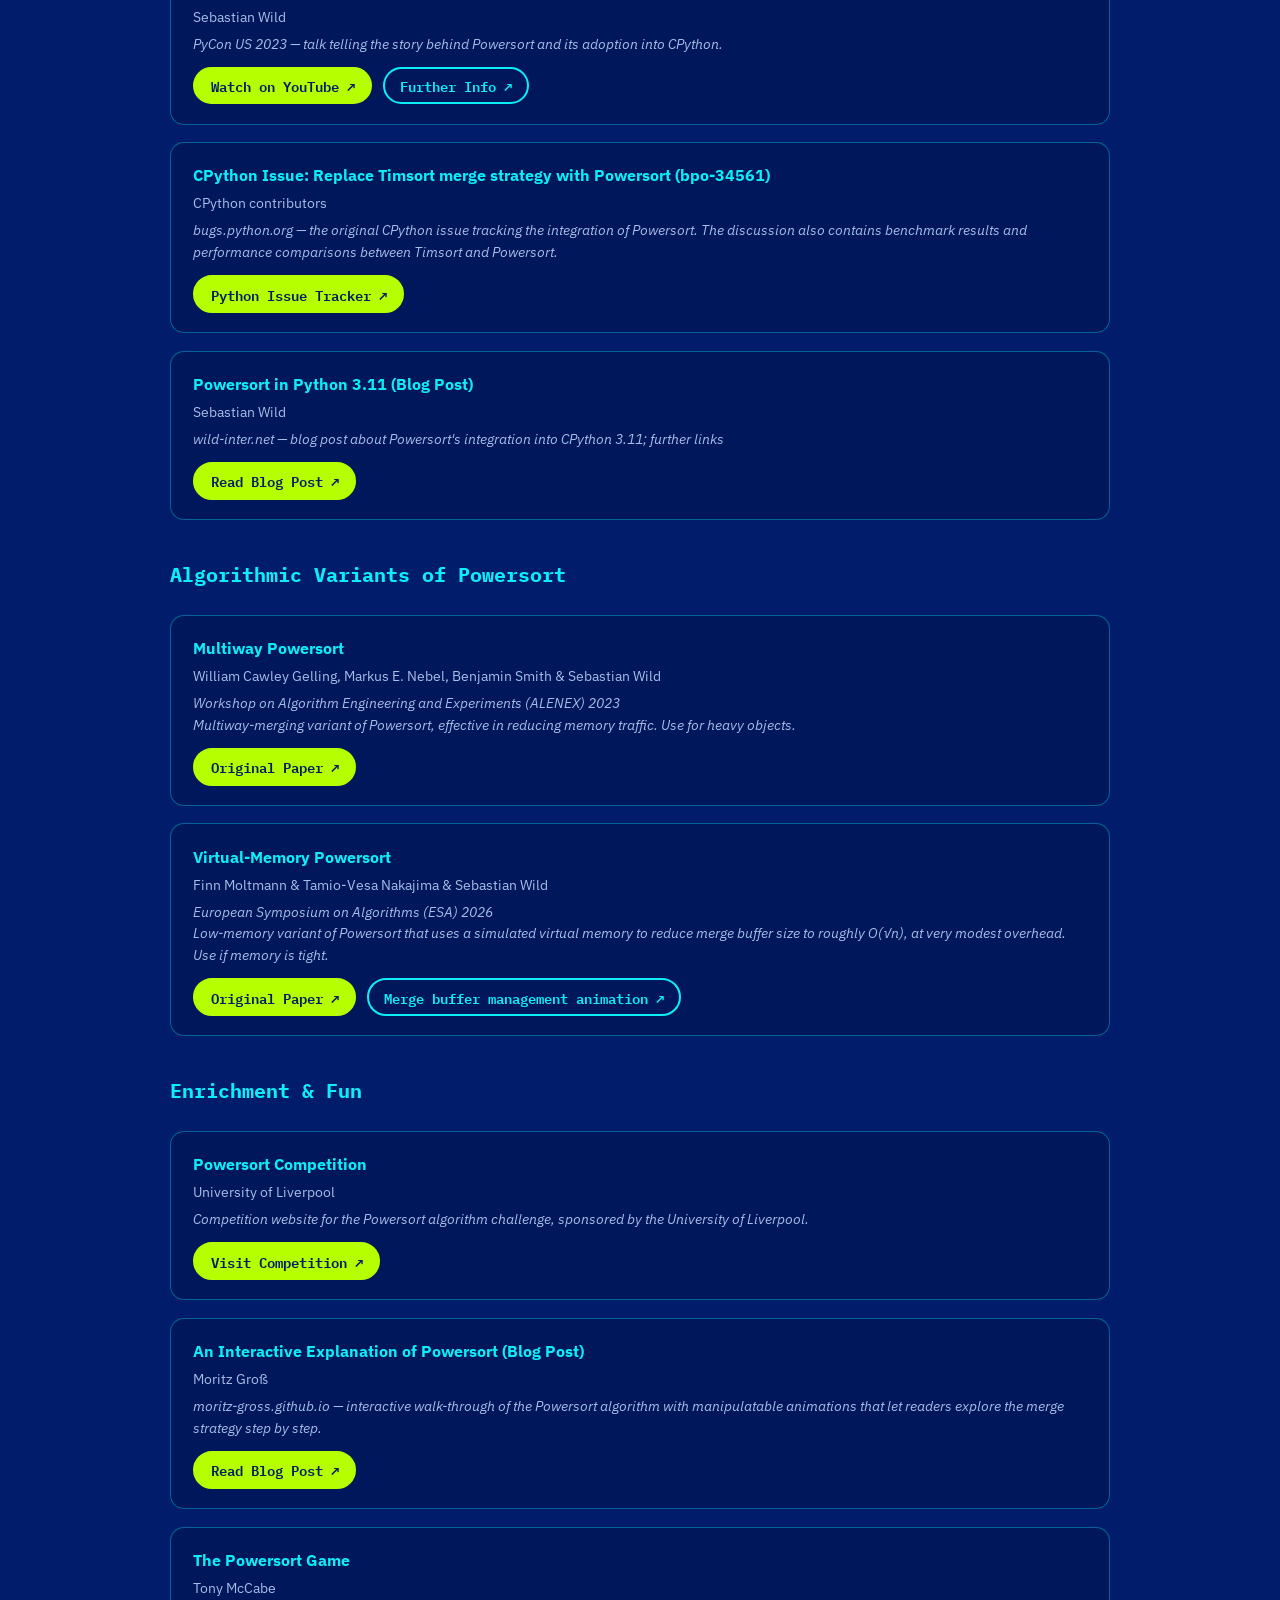
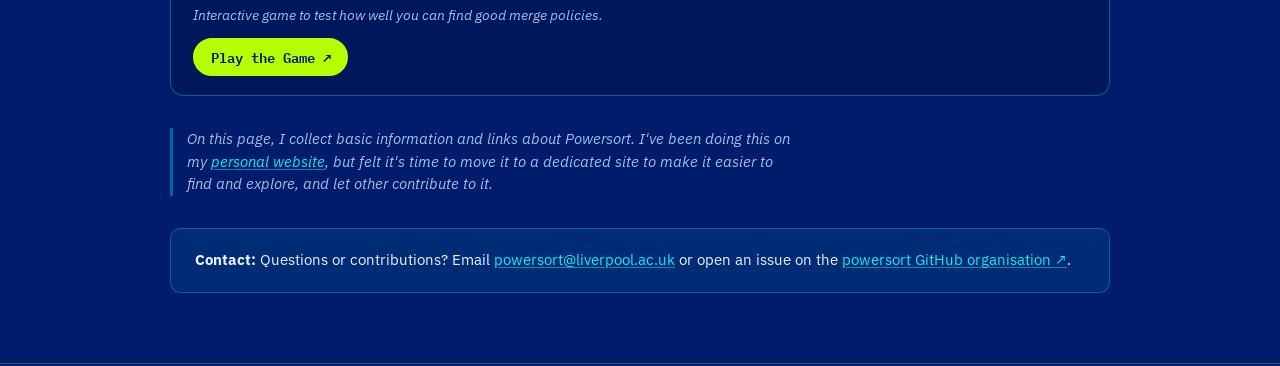
==== commit c9e68f1d: "link to github" ====
--- a/index.html
+++ b/index.html
@@ -725,13 +725,15 @@
         <span class="impl-lang java">Java</span>
         <div>
           <h3>
-            <a href="https://www.wild-inter.net/publications/munro-wild-2018" target="_blank" rel="noopener">
+            <a href="https://github.com/sebawild/nearly-optimal-mergesort-code" target="_blank" rel="noopener">
               Java implementation
             </a>
           </h3>
           <p>
-            A Java implementation suitable for benchmarking against Java's standard
-            <code>Arrays.sort</code>, also developed by Sebastian Wild as part of the
+            A Java implementation 
+            (<a href="https://github.com/sebawild/nearly-optimal-mergesort-code/blob/master/src/wildinter/net/mergesort/PowerSort.java" target="_blank" rel="noopener">PowerSort.java</a>) 
+            suitable for benchmarking against Java's standard
+            <code>Arrays.sort</code>, developed by Sebastian Wild as part of the
             research artefacts for the ESA 2018 paper.
           </p>
         </div>
@@ -748,6 +750,7 @@
           <p>
             Low-level C++ implementation repository with variants useful for experiments and
             direct comparison against other implementations.
+            Includes 4-way Powersort.
           </p>
         </div>
       </div>
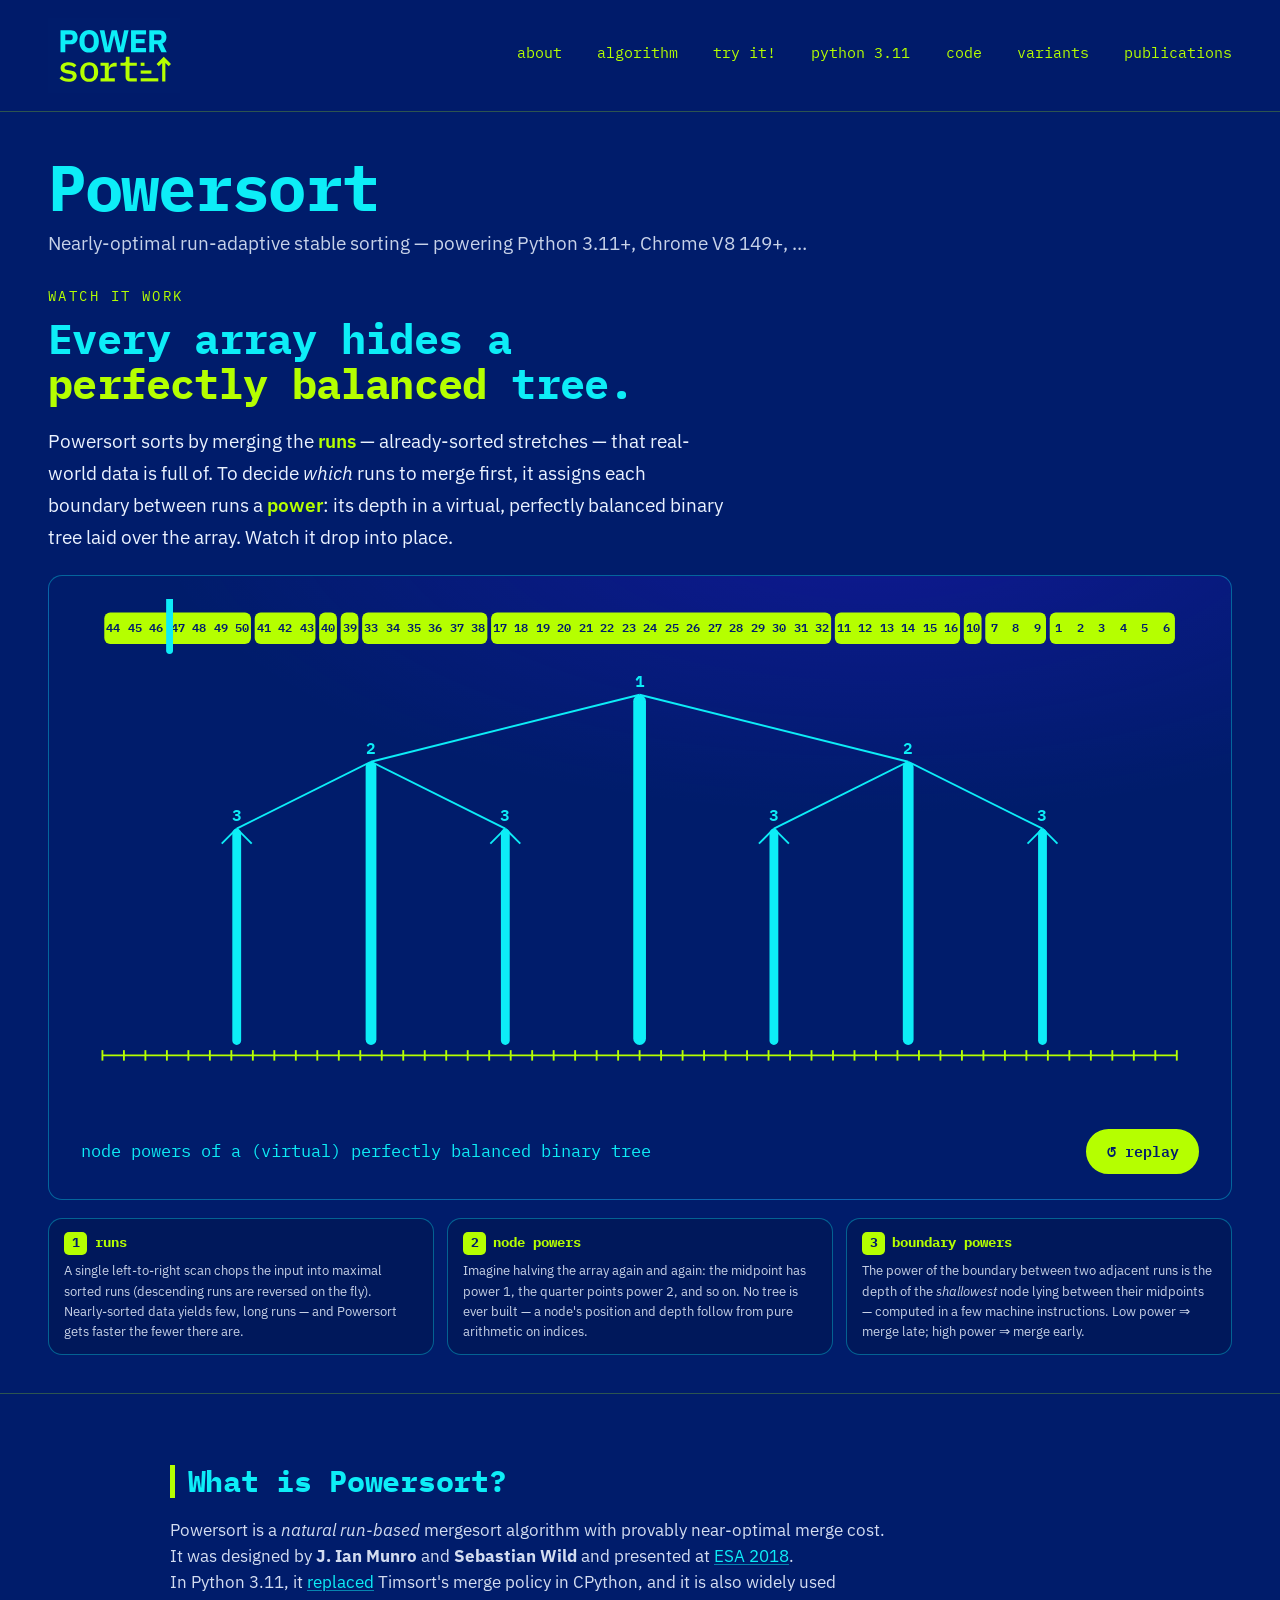
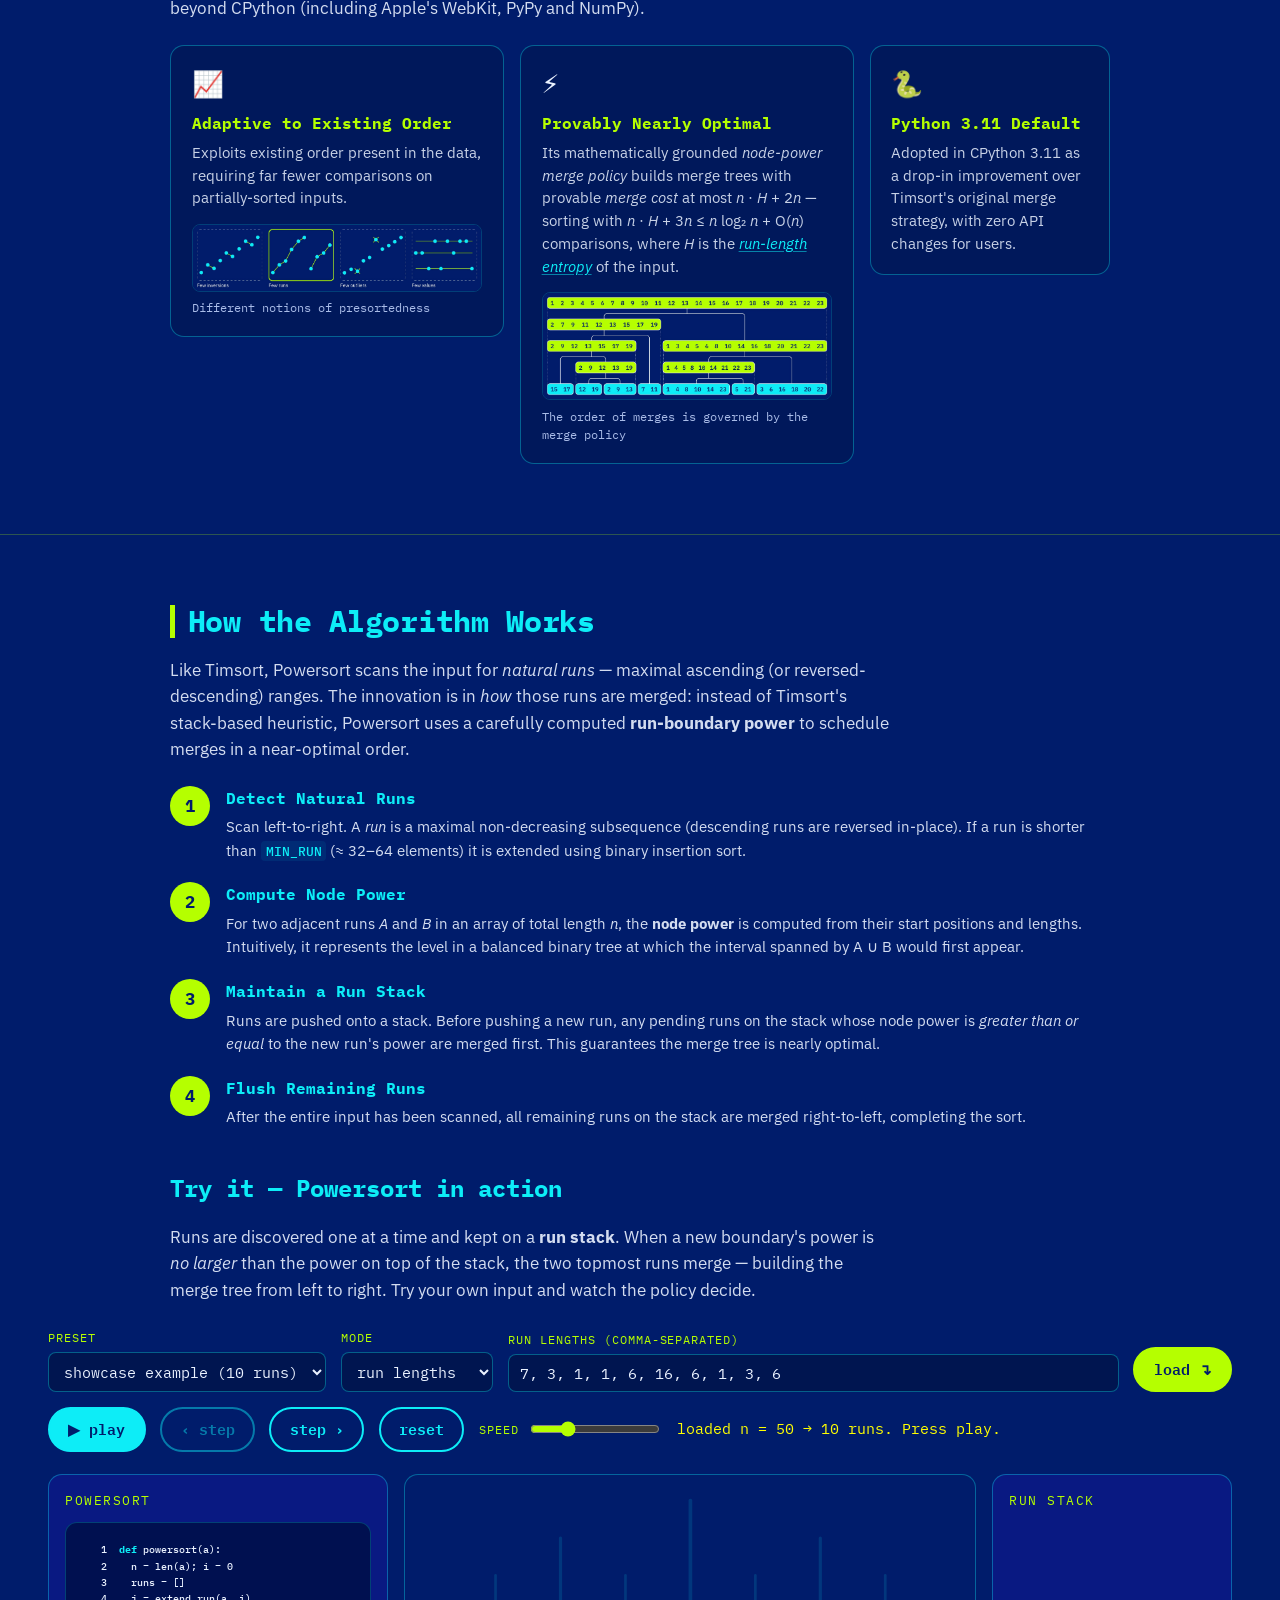
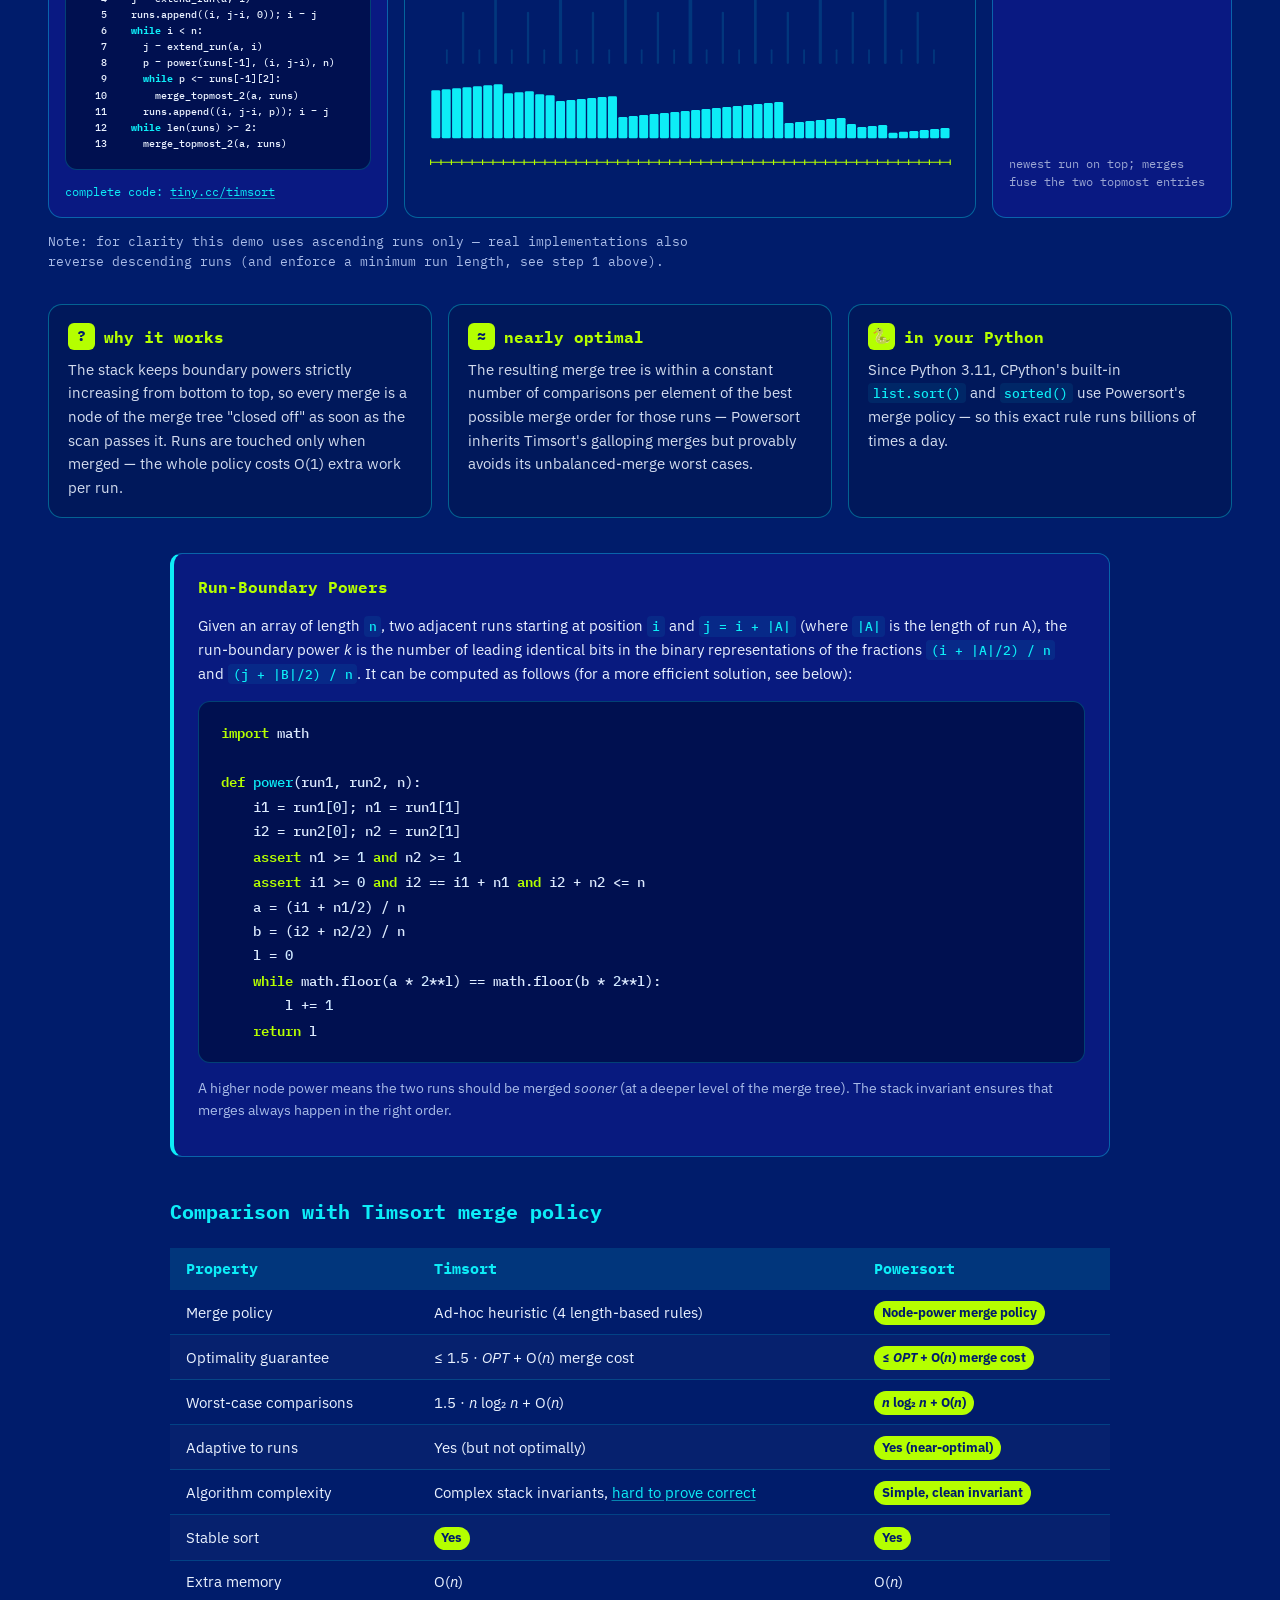
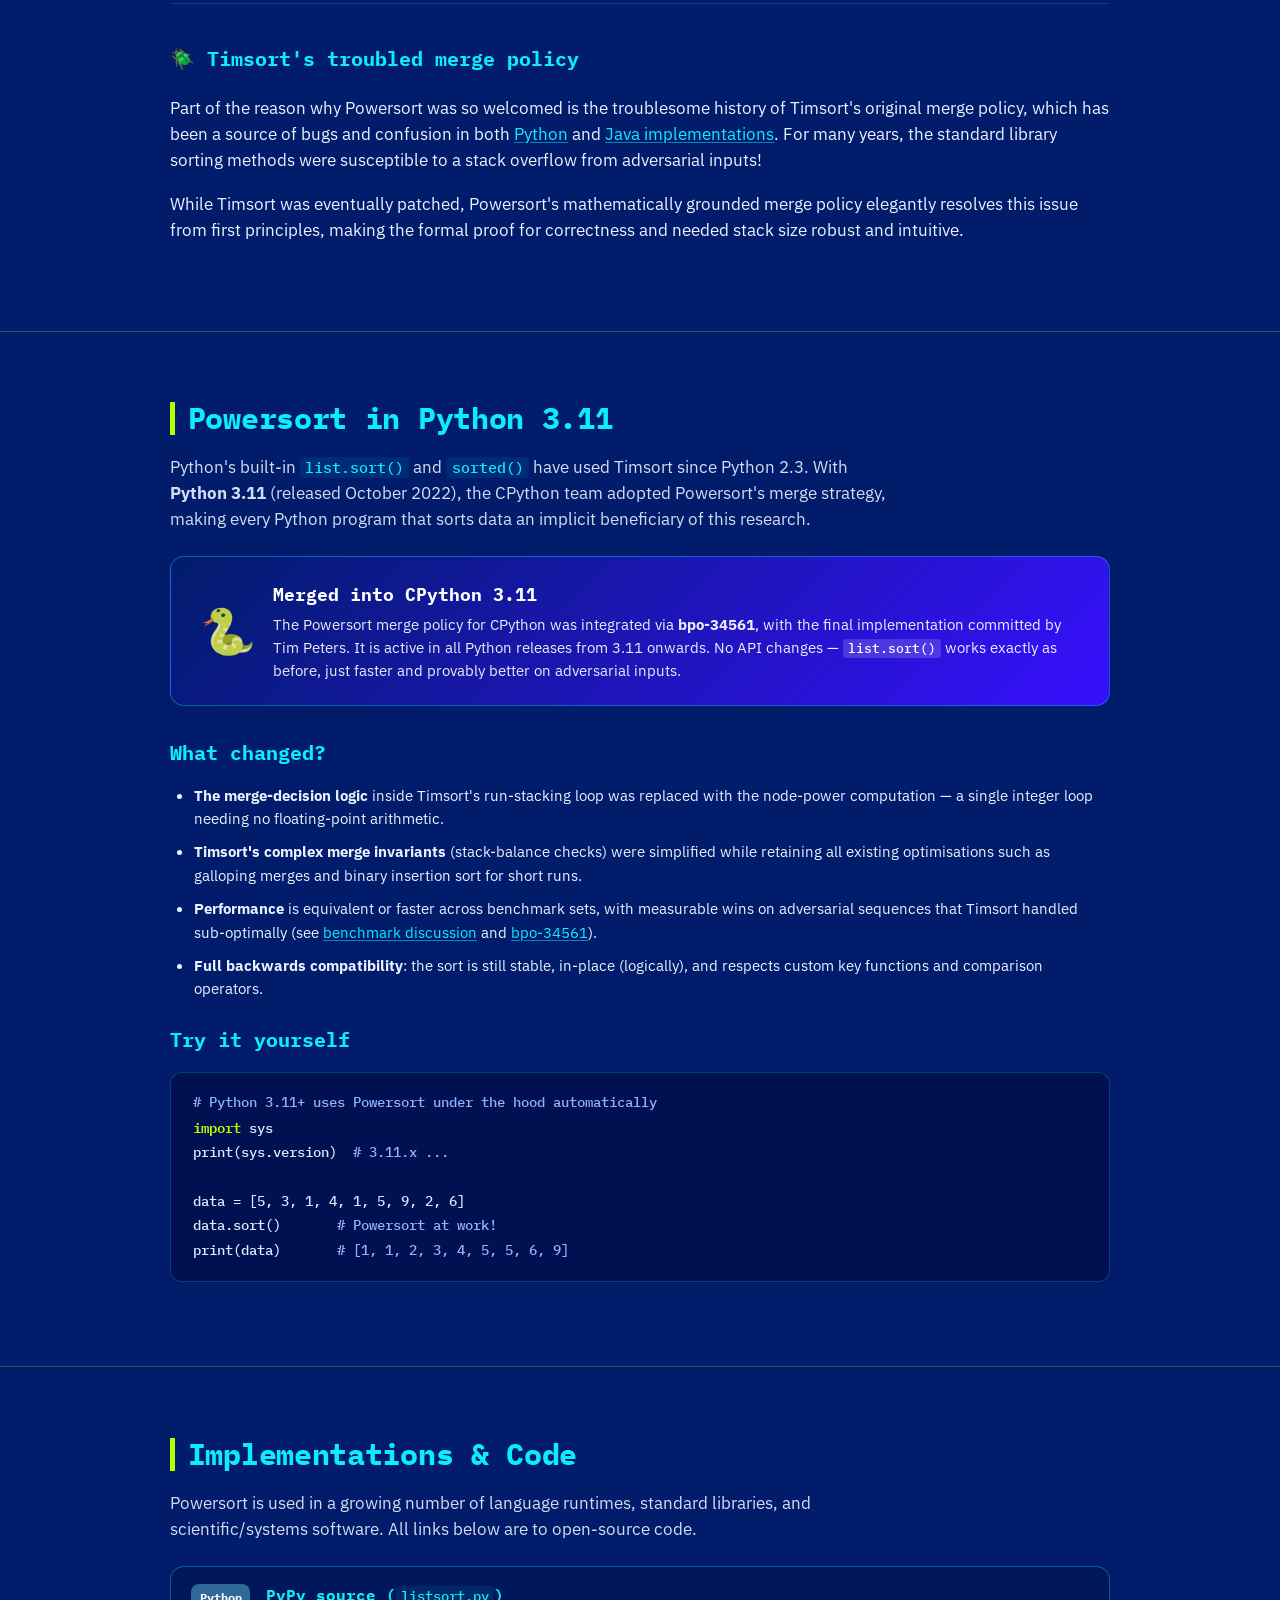
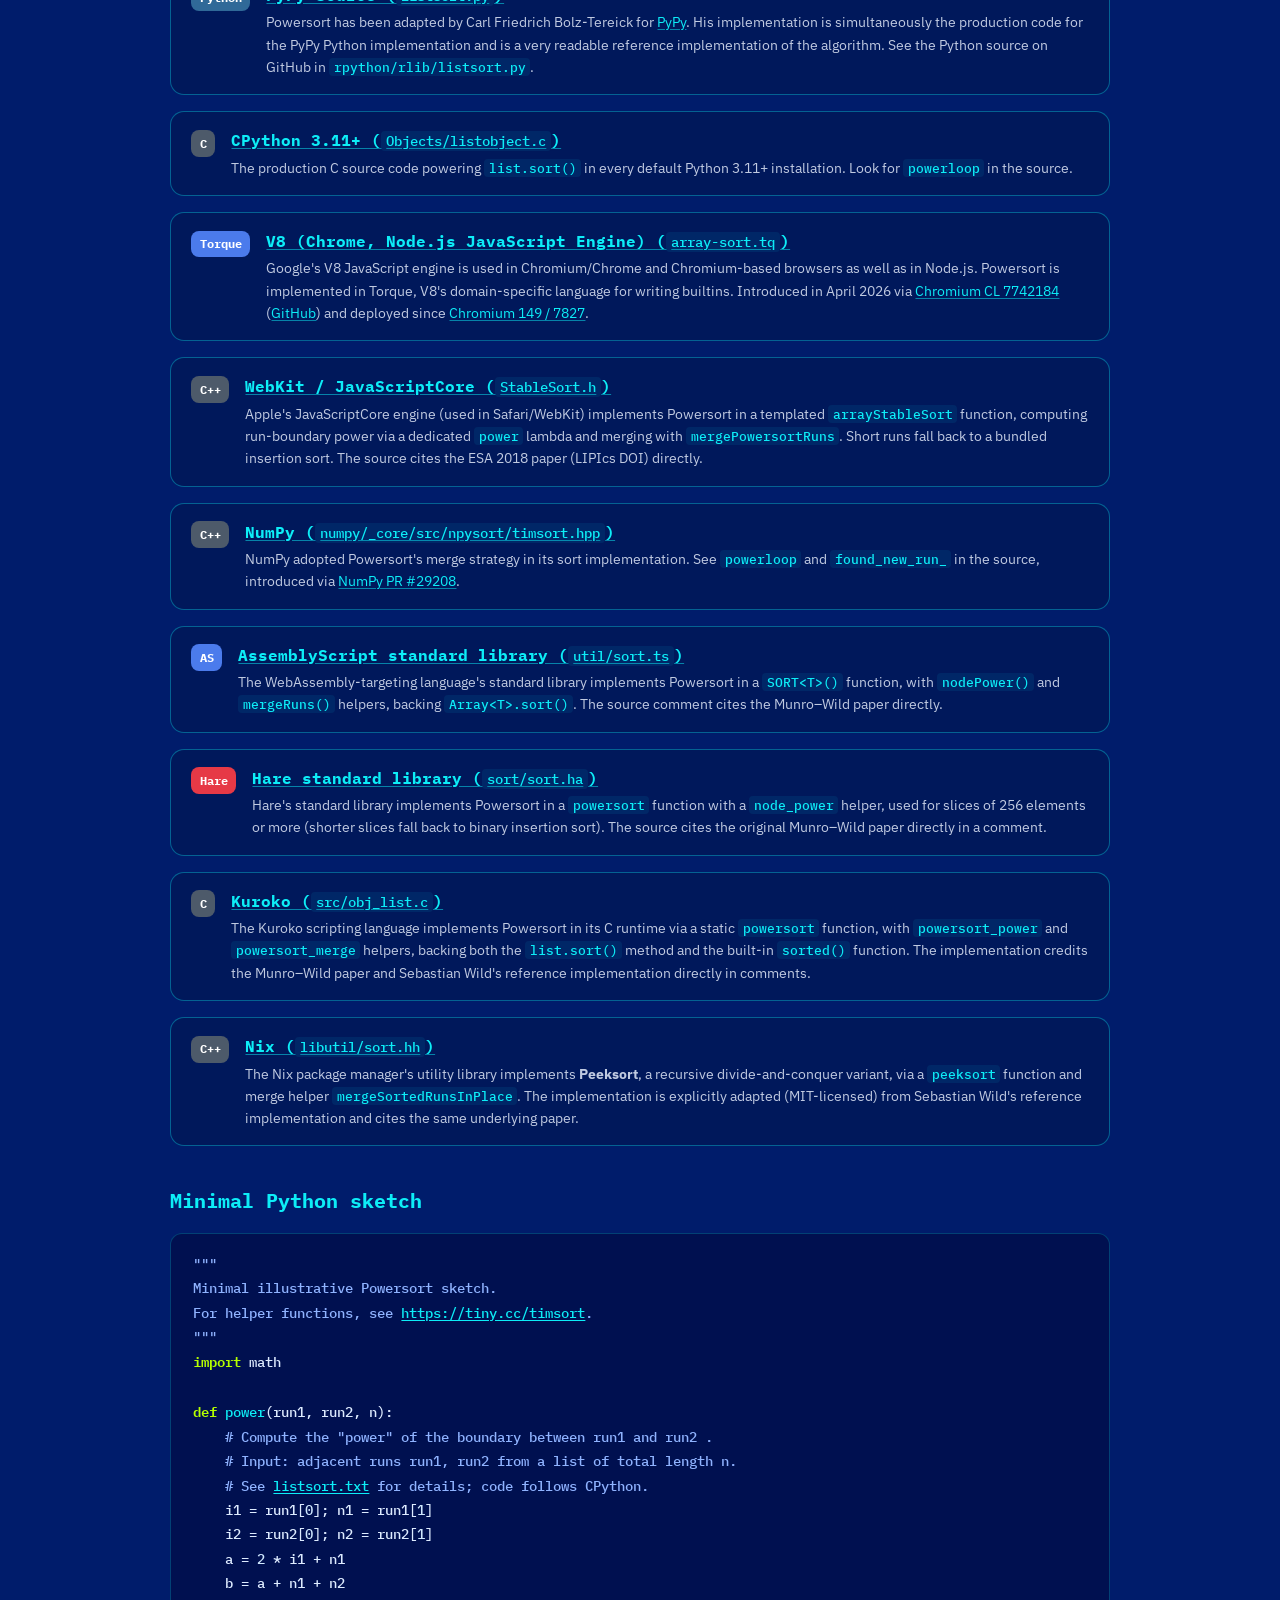
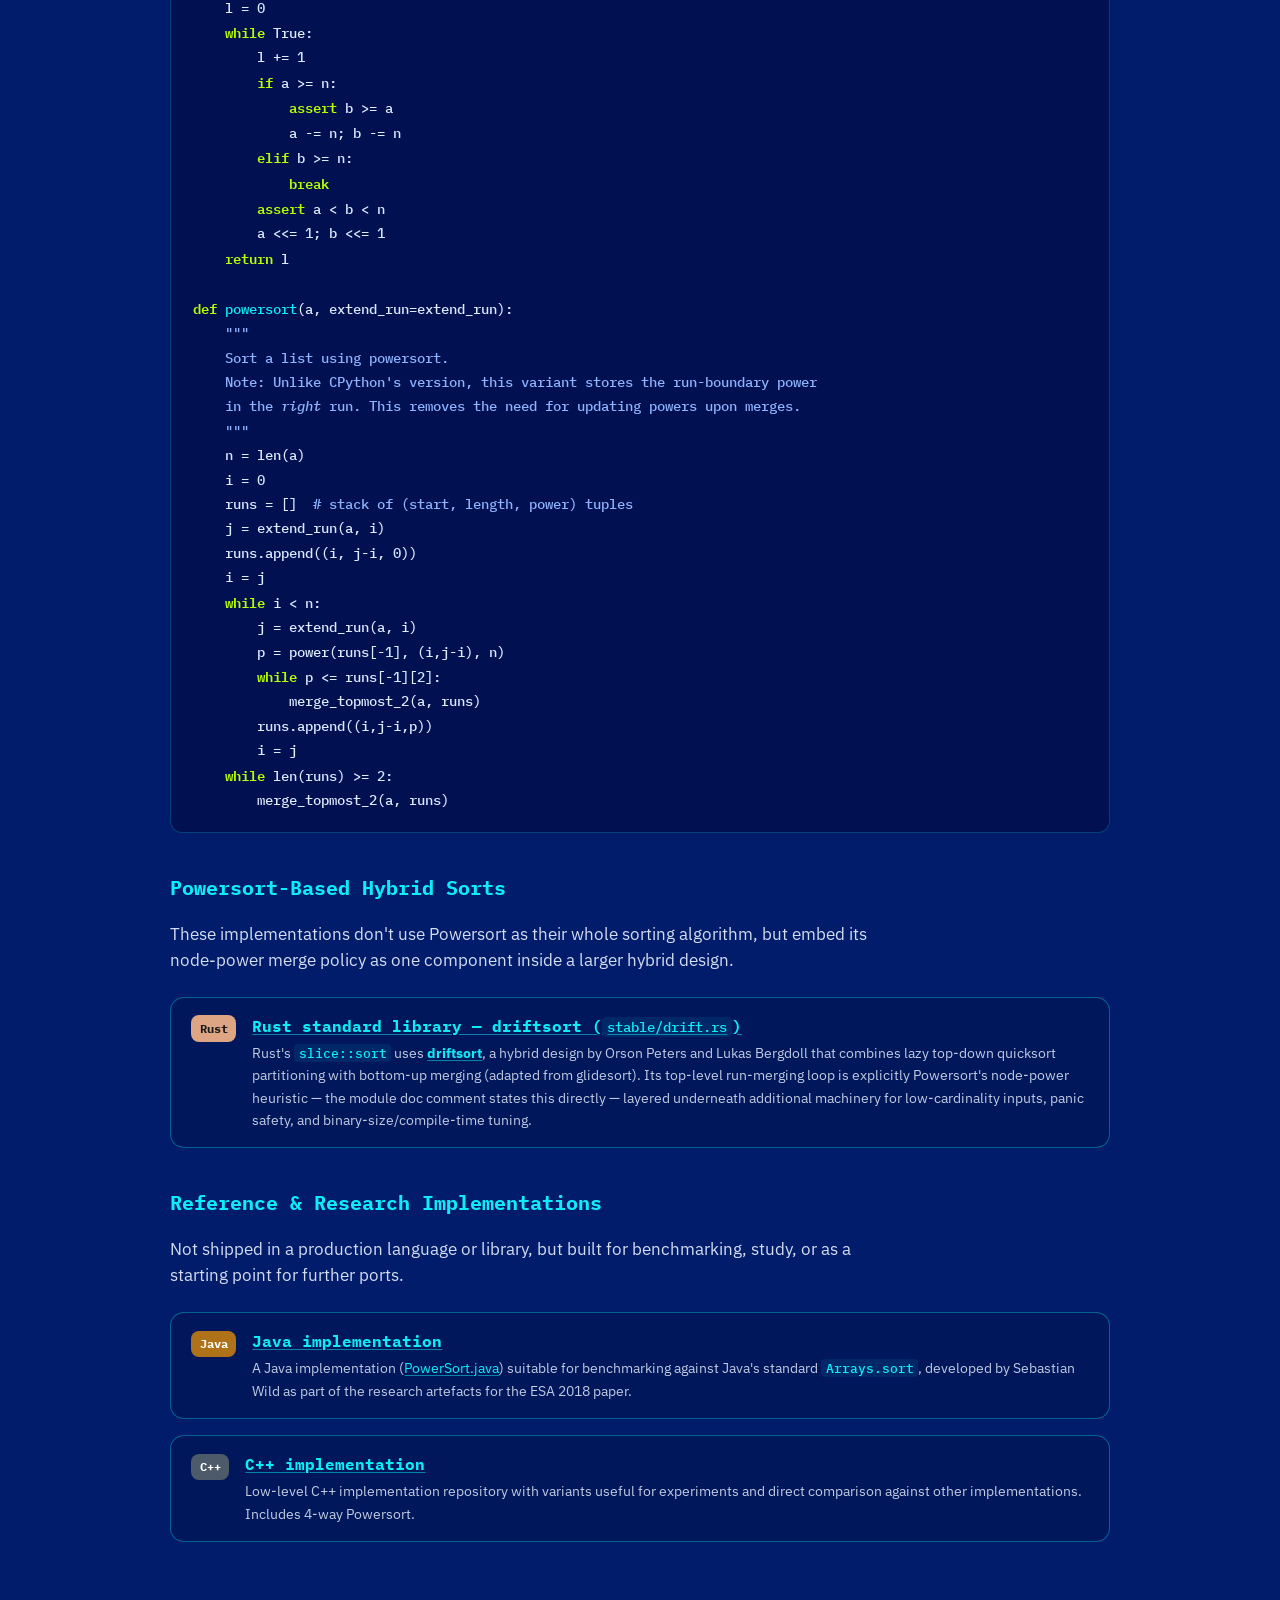
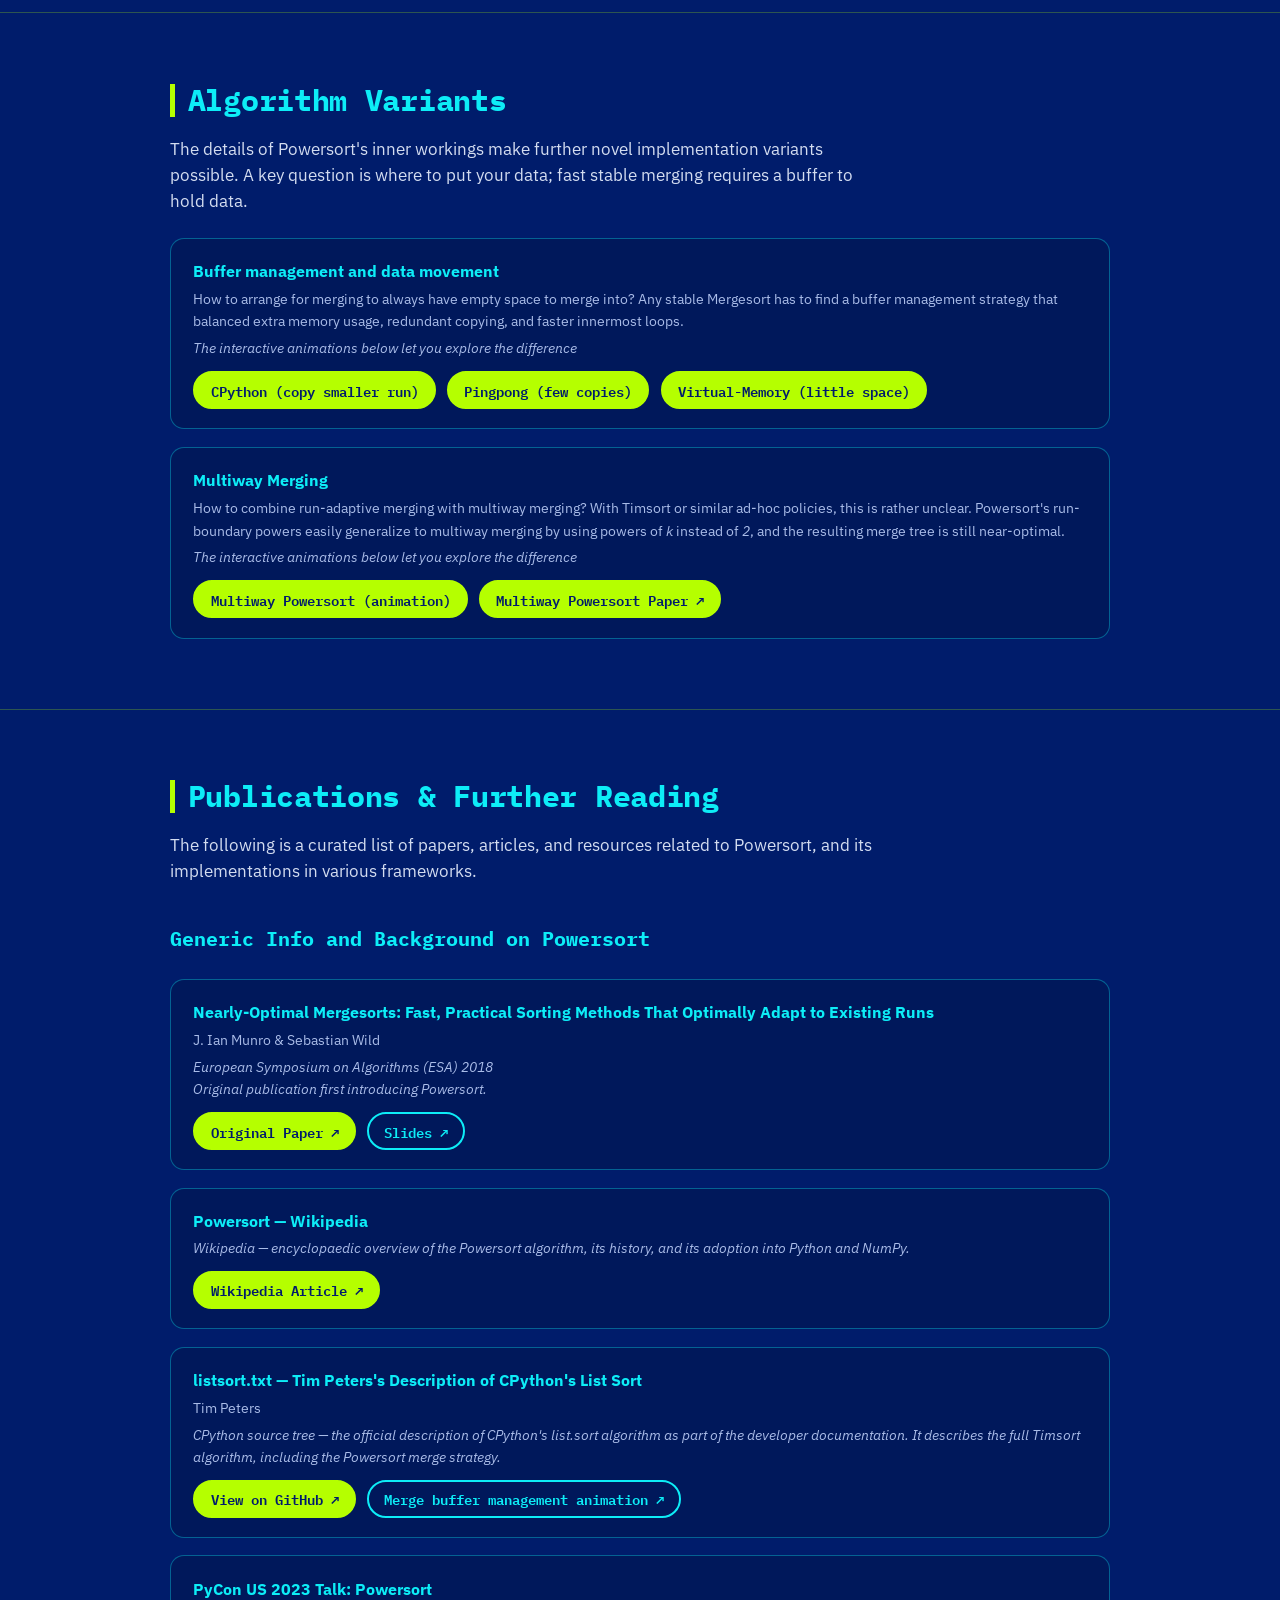
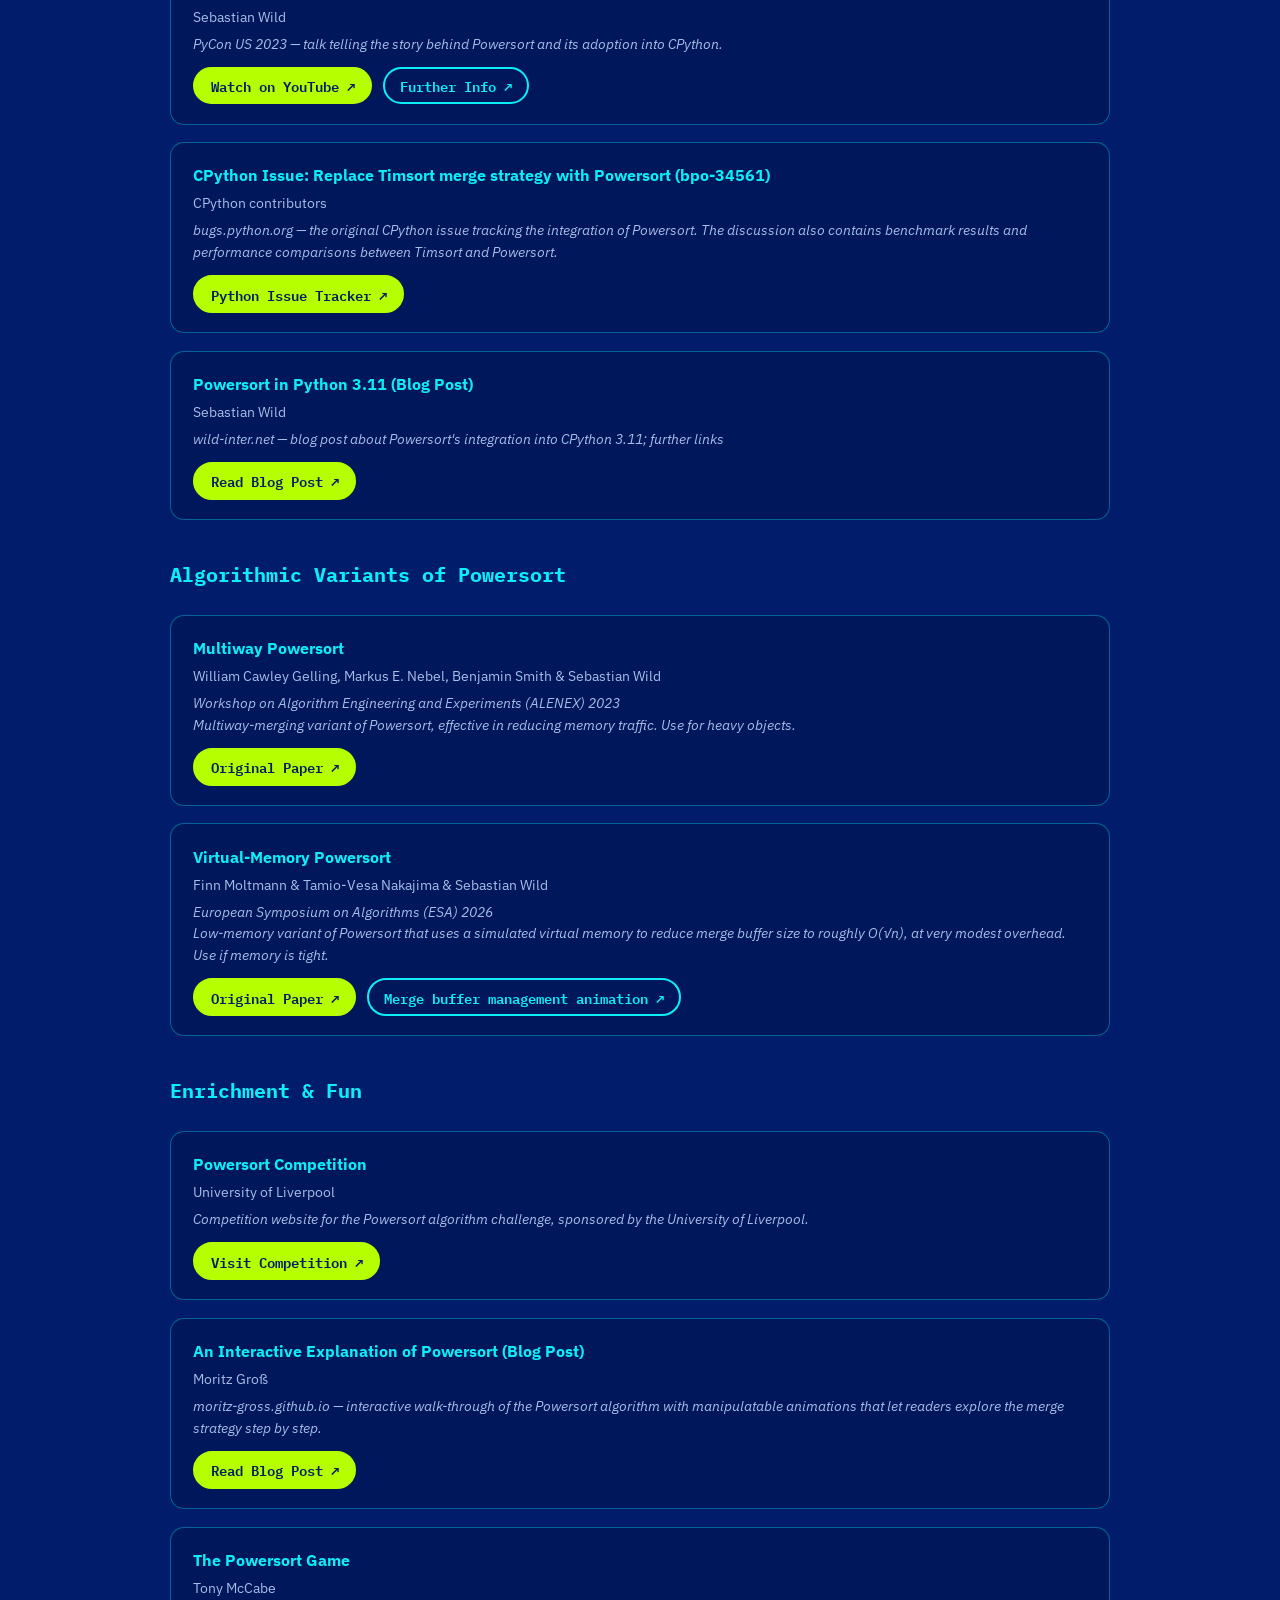
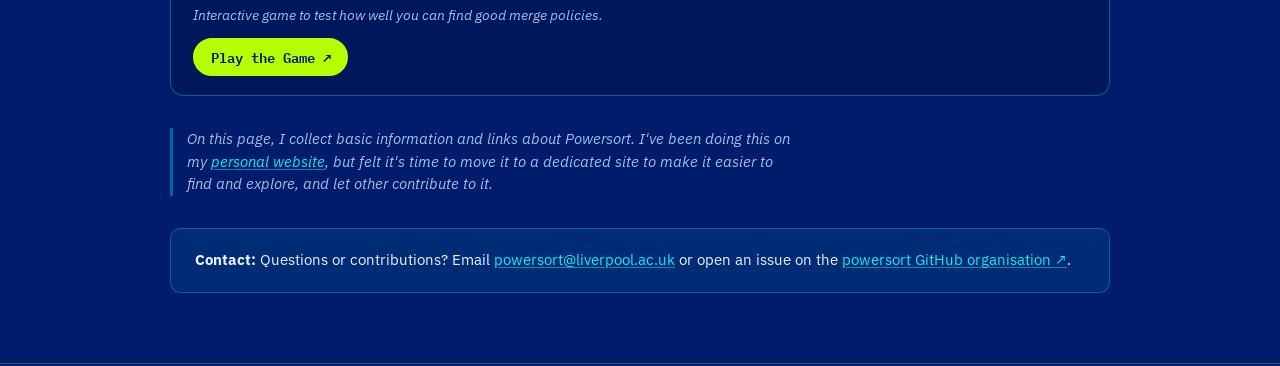
==== commit 63ea11c3: "link to github" ====
--- a/index.html
+++ b/index.html
@@ -743,7 +743,7 @@
         <span class="impl-lang c">C++</span>
         <div>
           <h3>
-            <a href="https://github.com/sebawild2/powersort" target="_blank" rel="noopener">
+            <a href="https://github.com/sebawild/powersort" target="_blank" rel="noopener">
               C++ implementation
             </a>
           </h3>
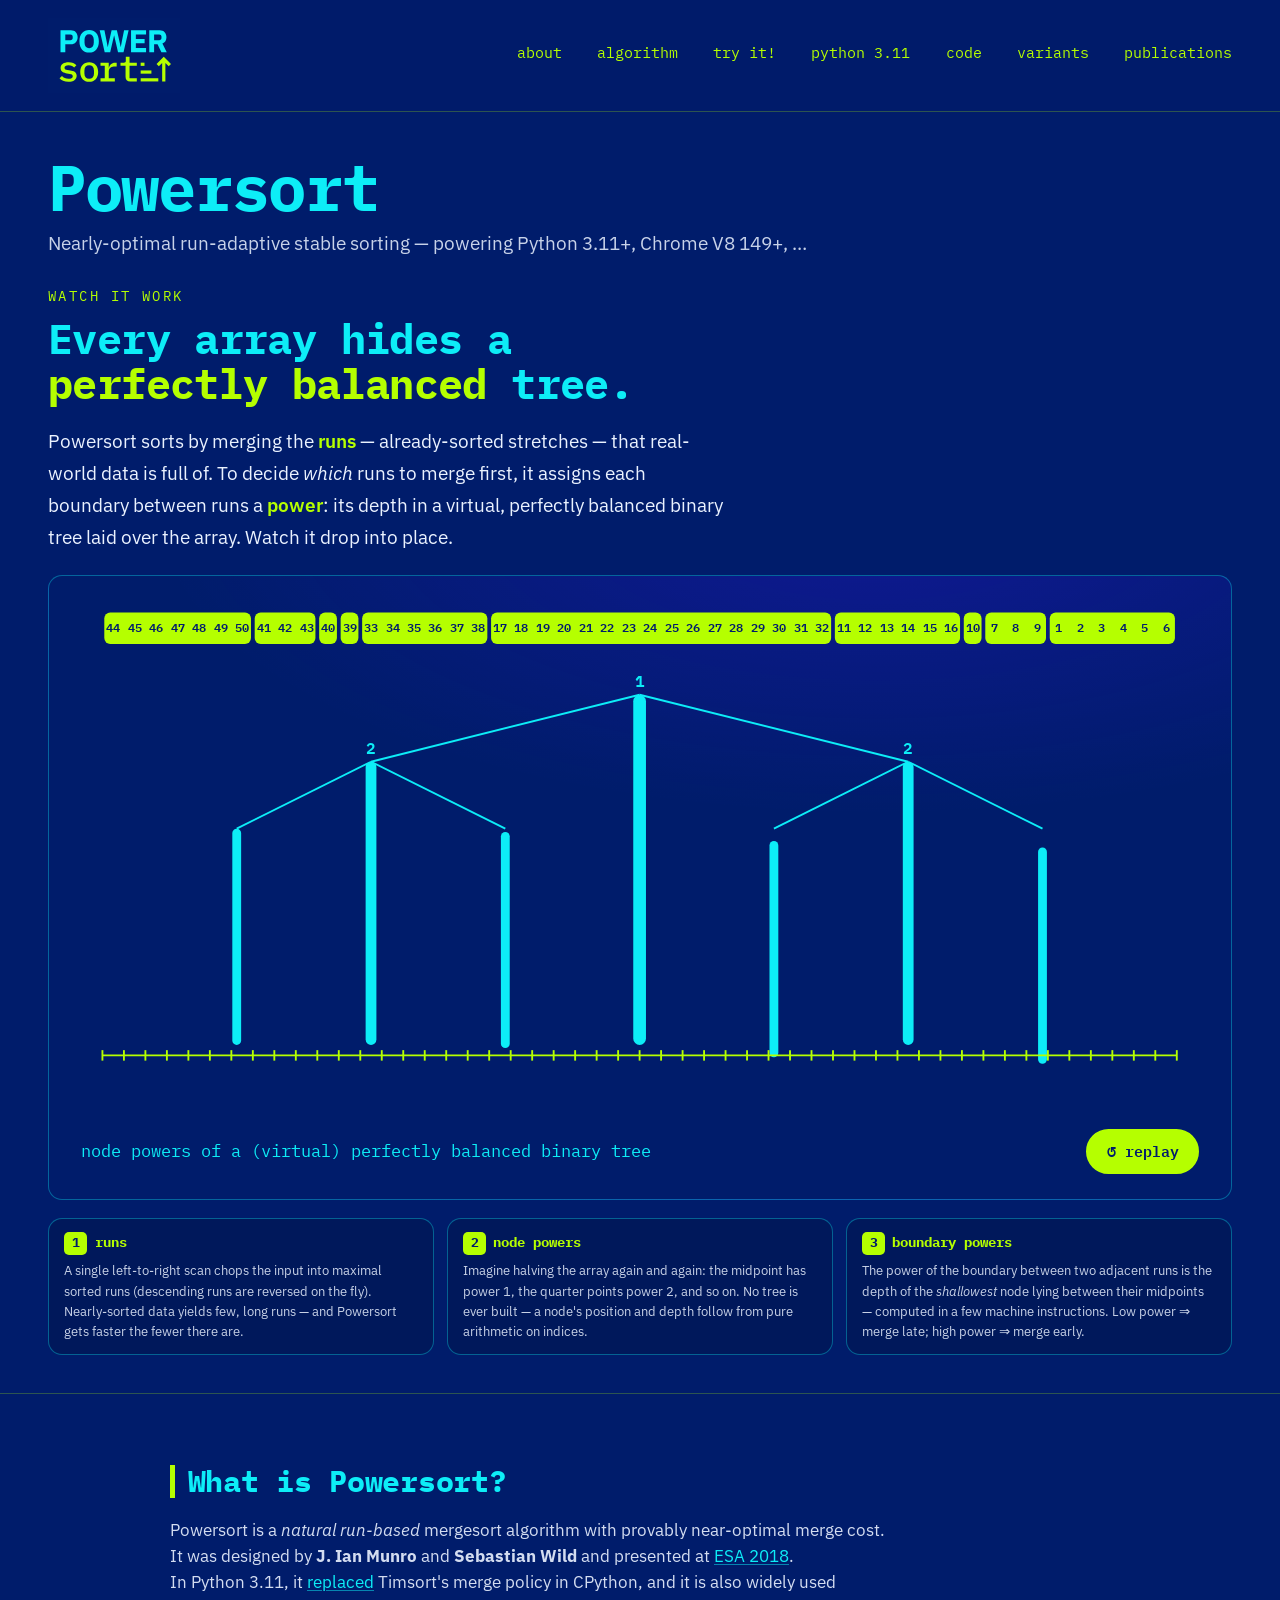
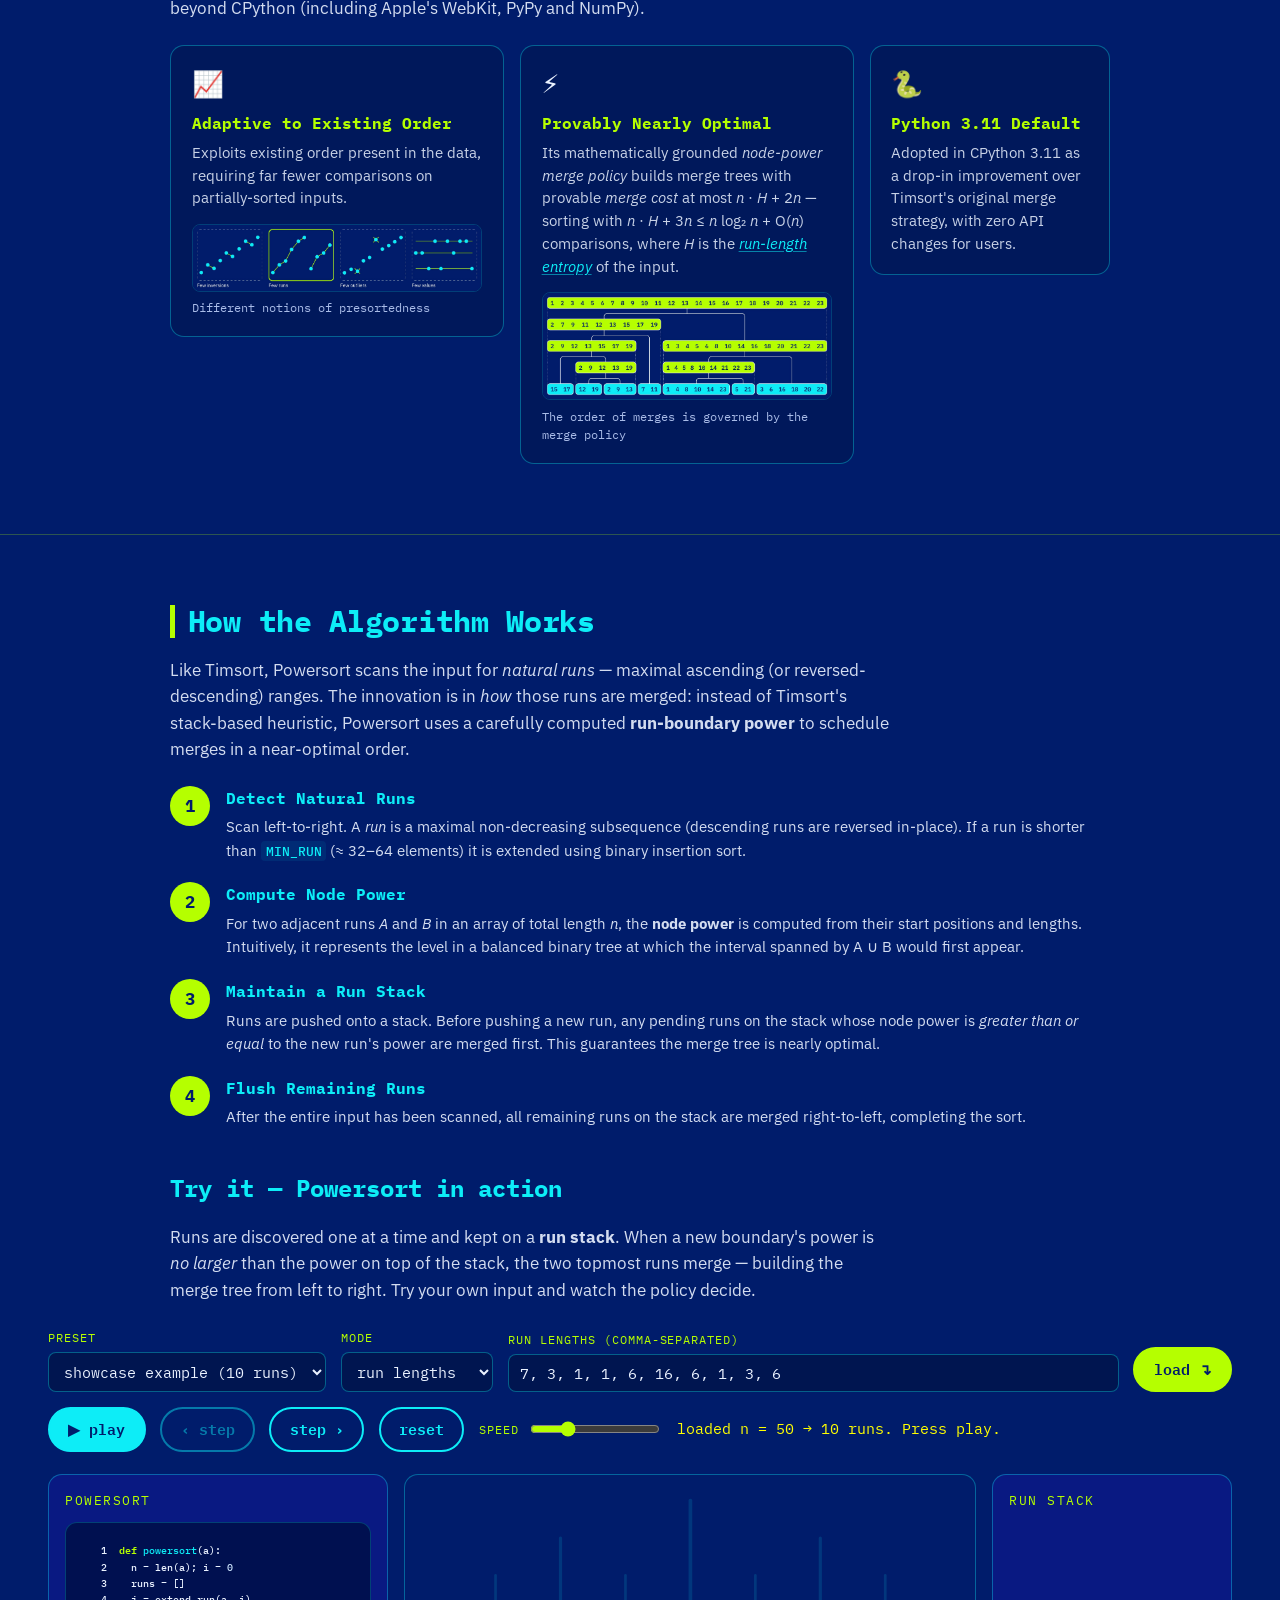
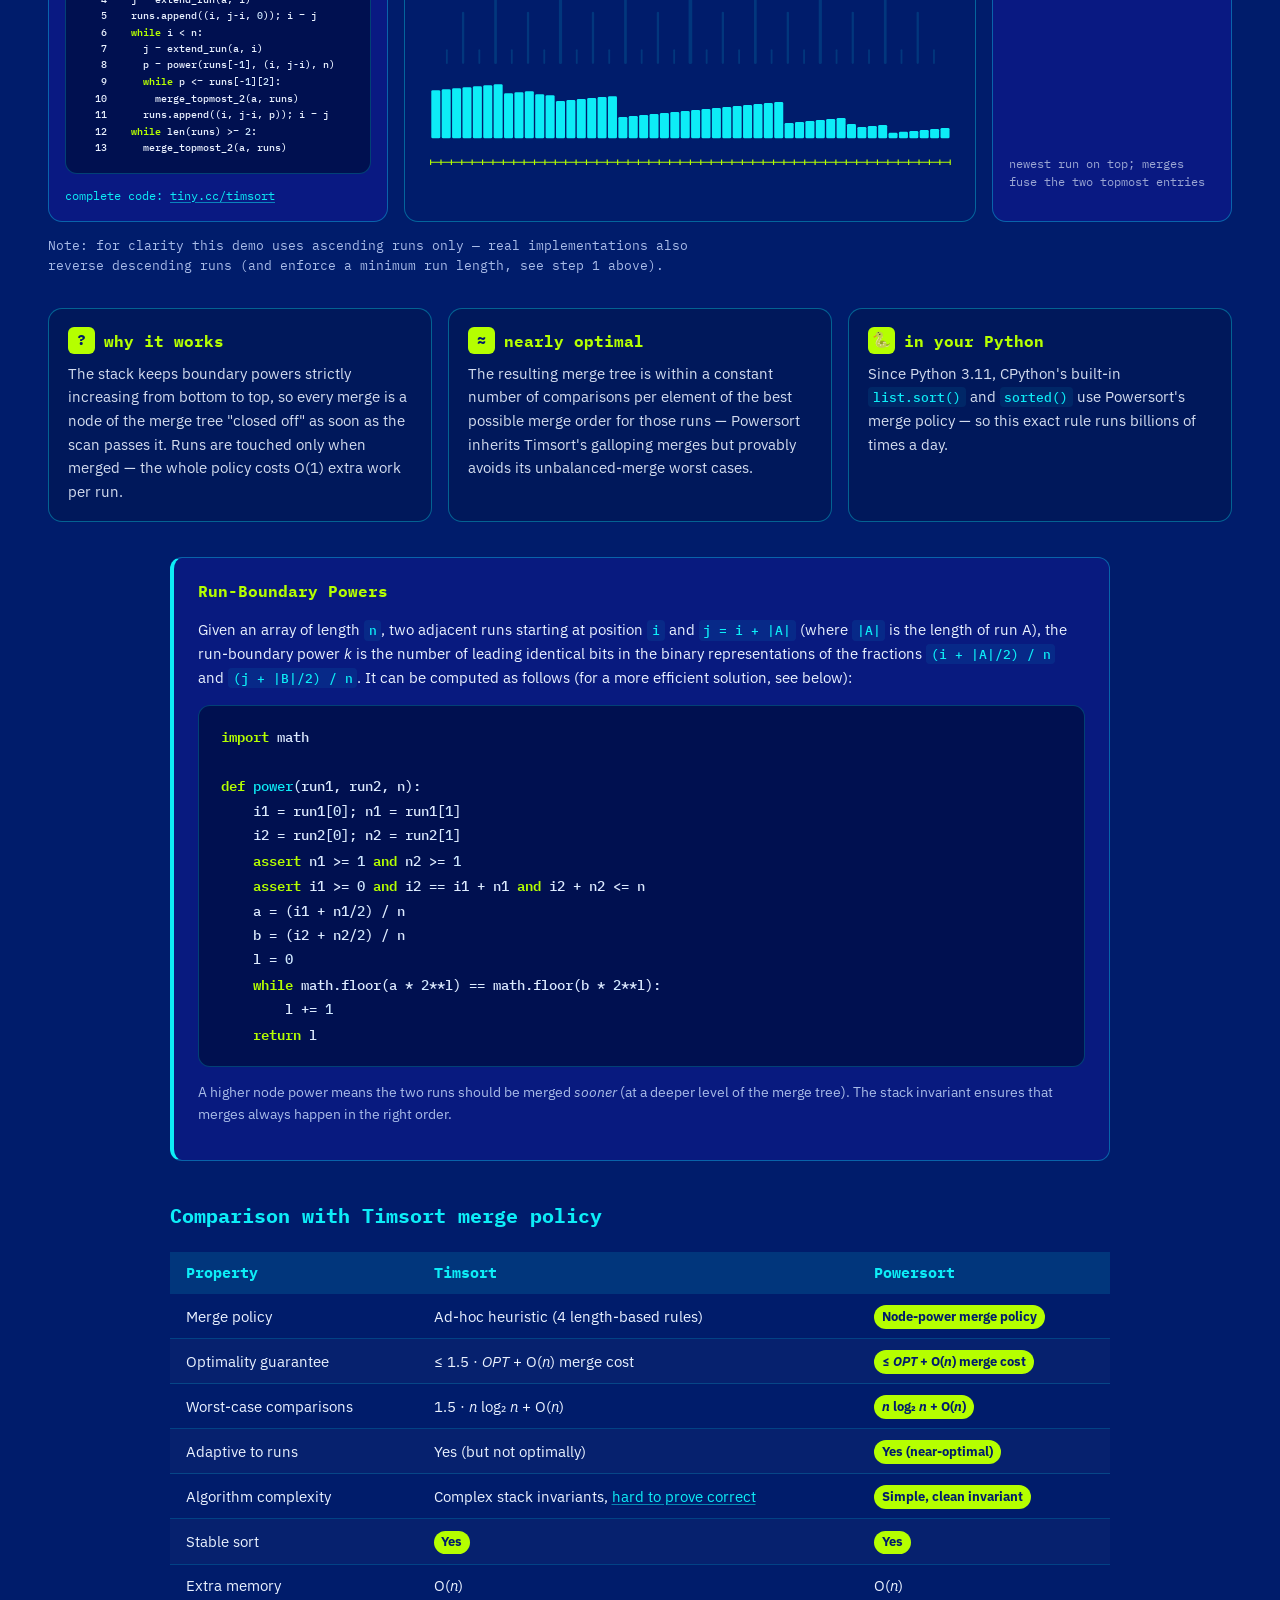
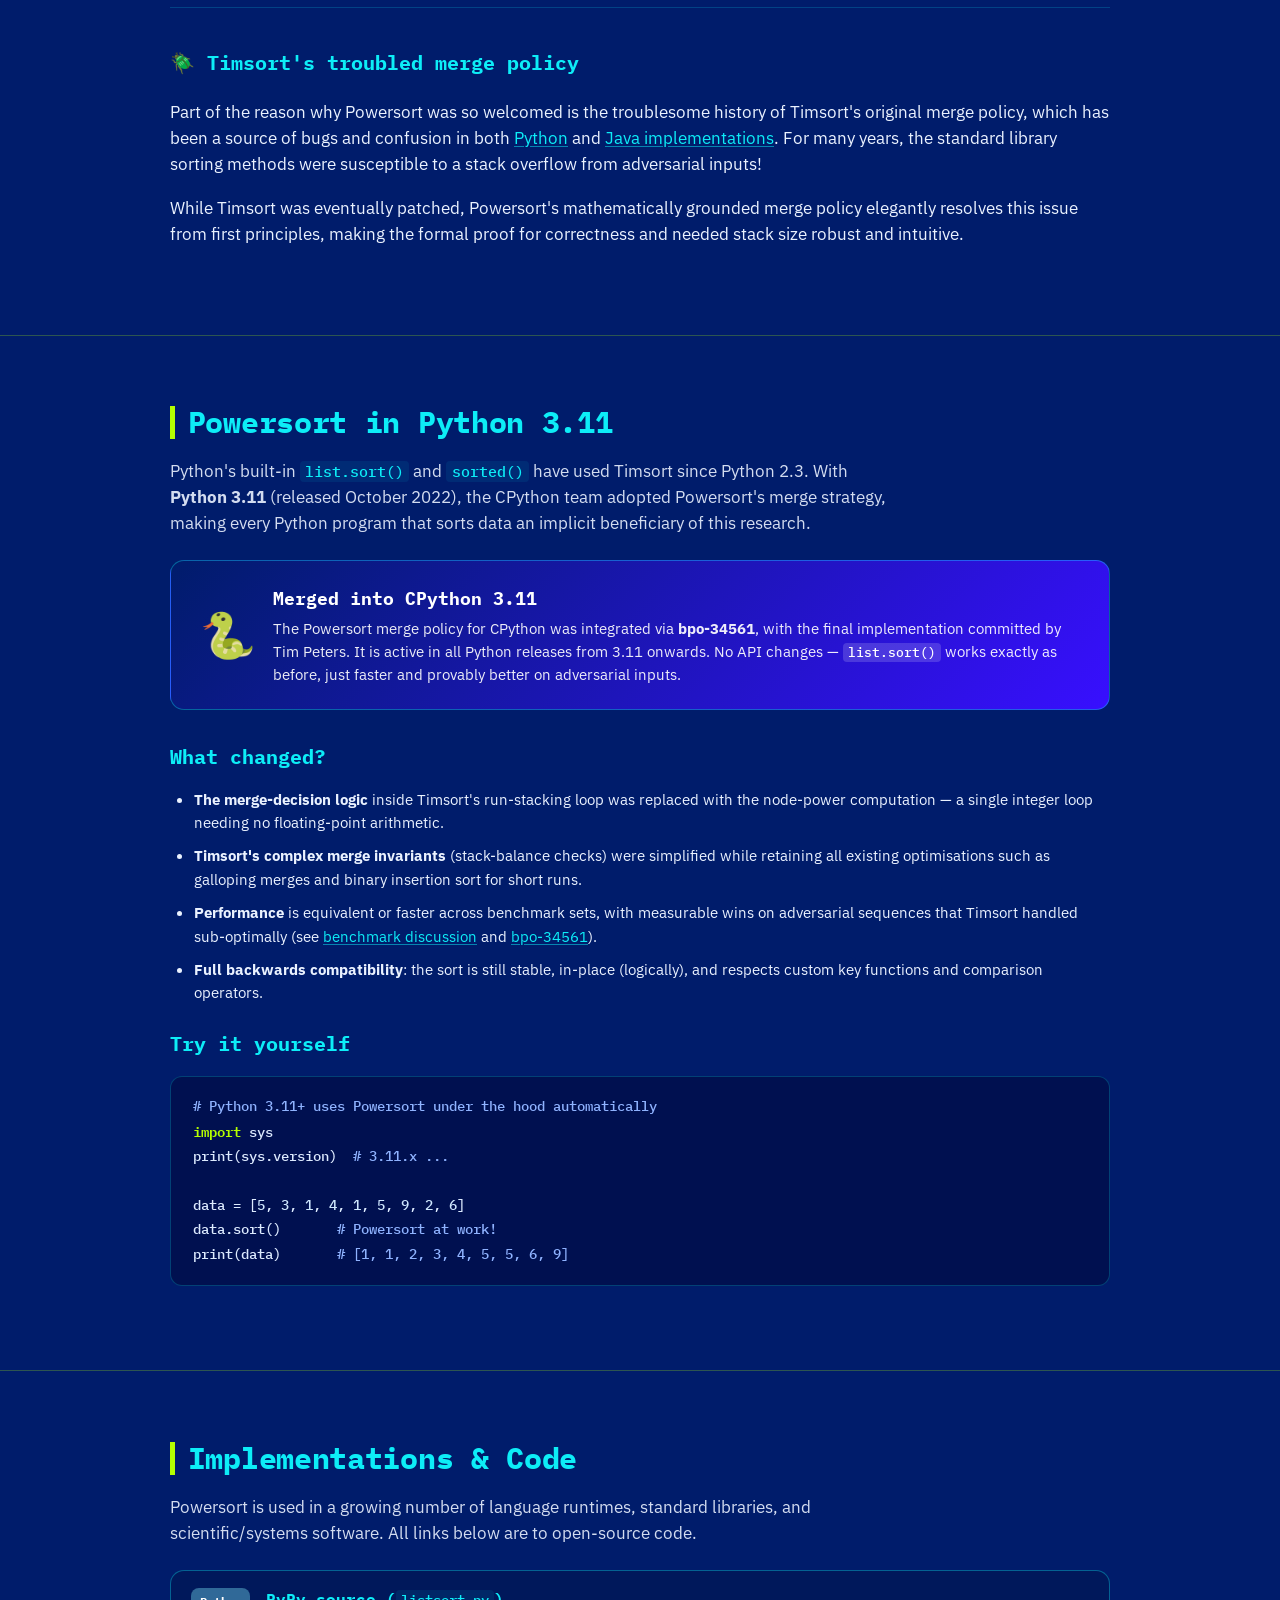
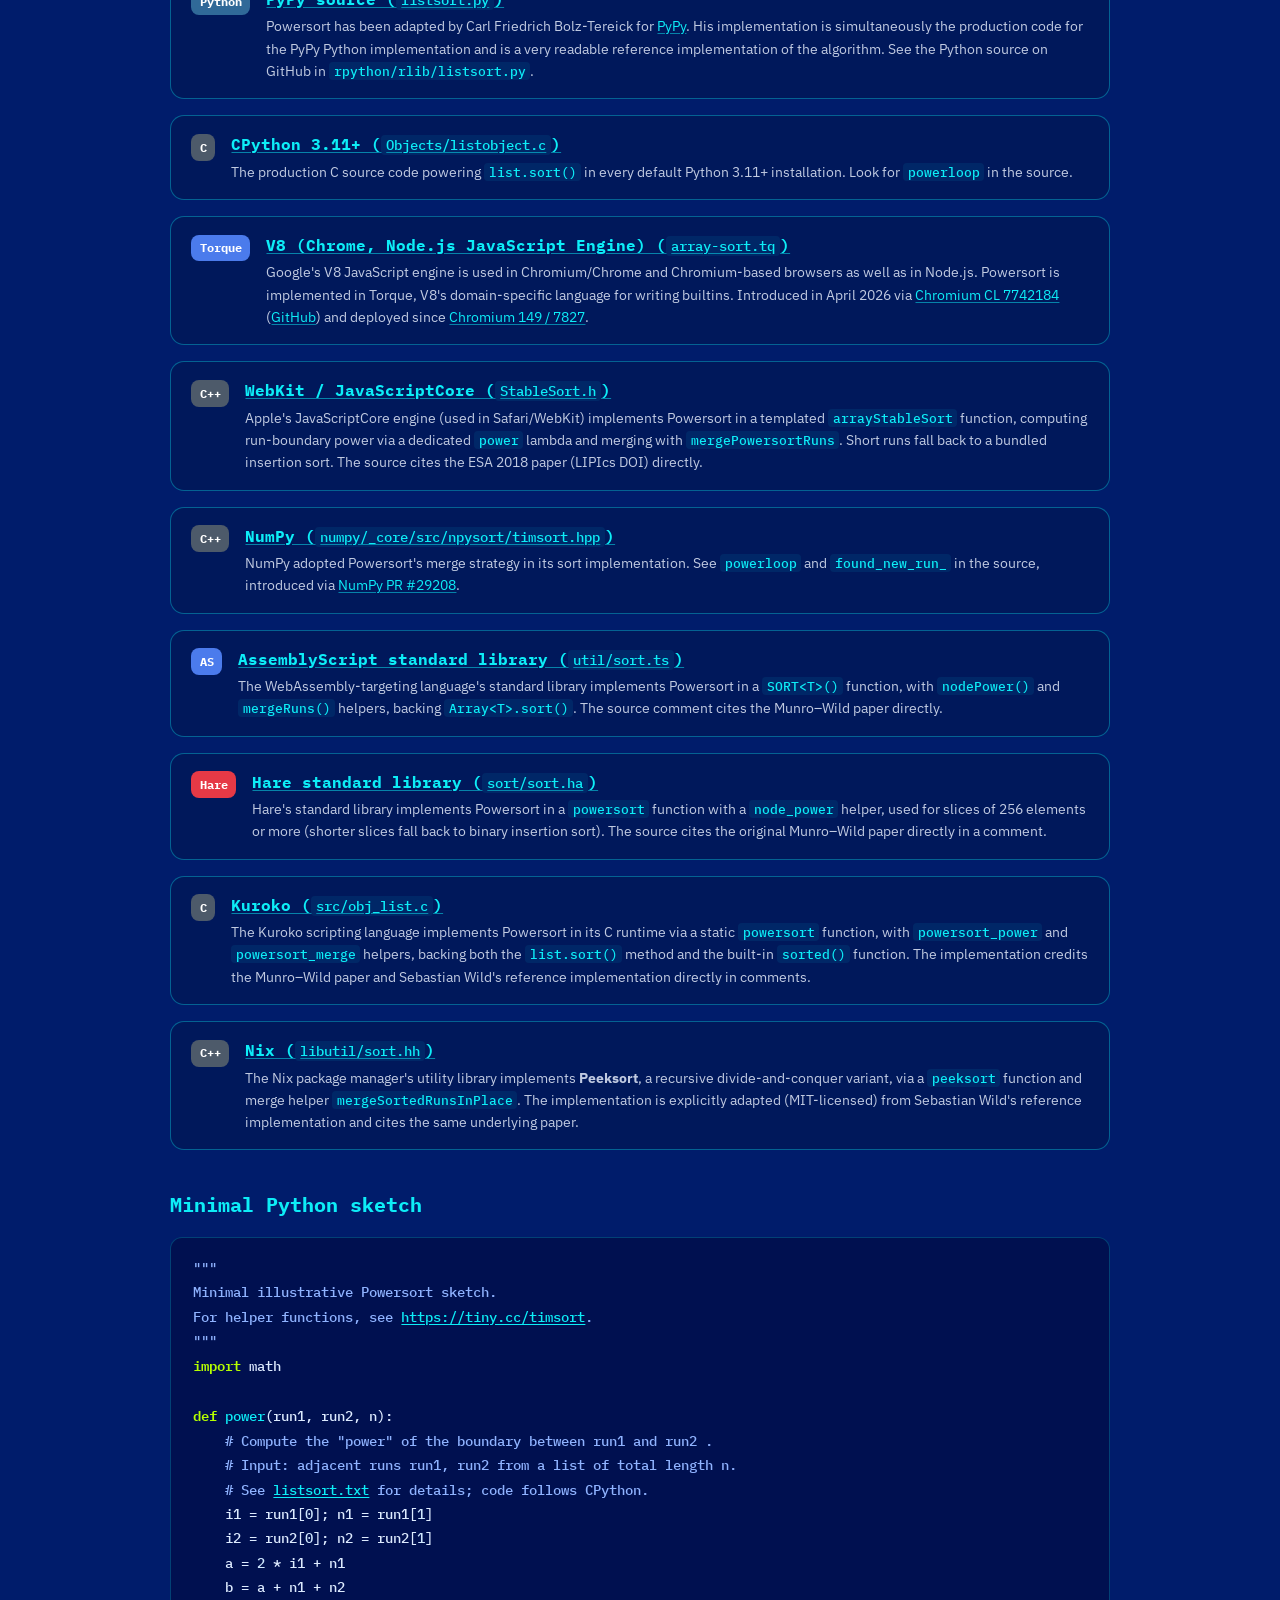
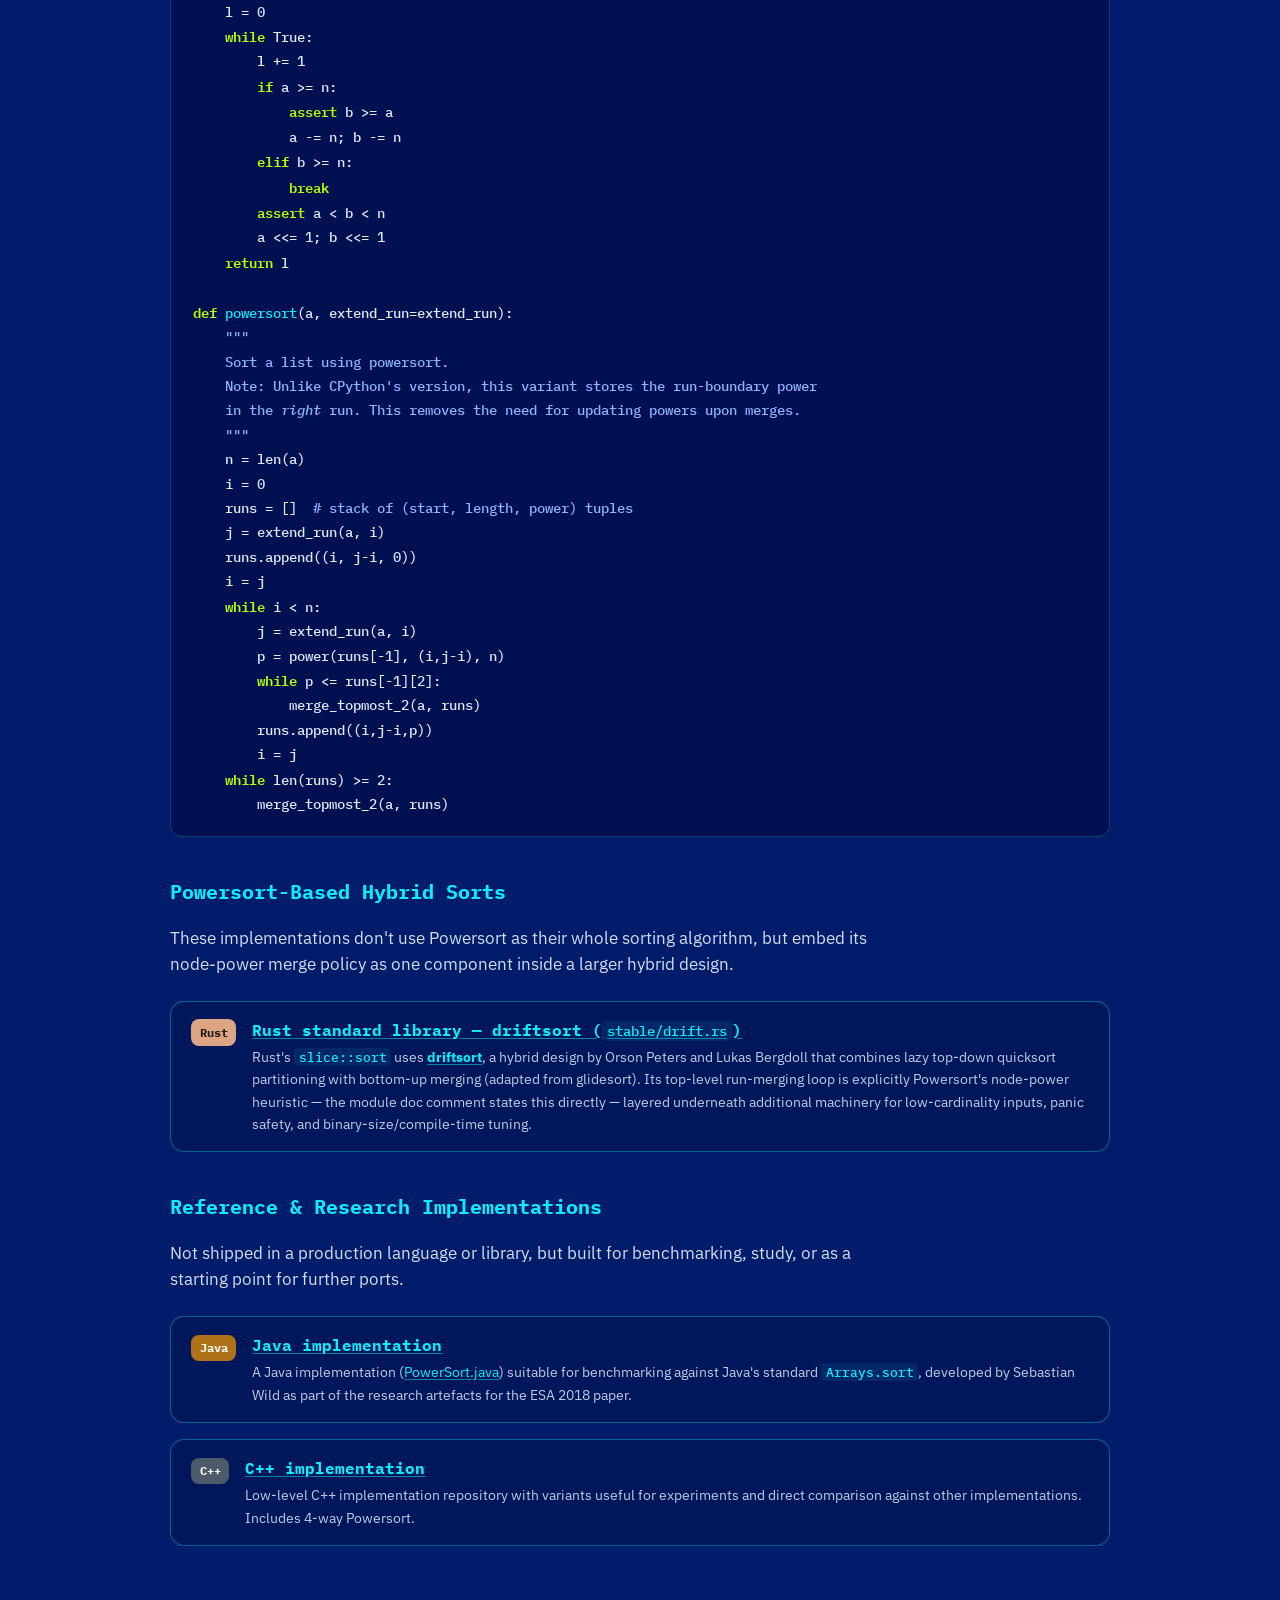
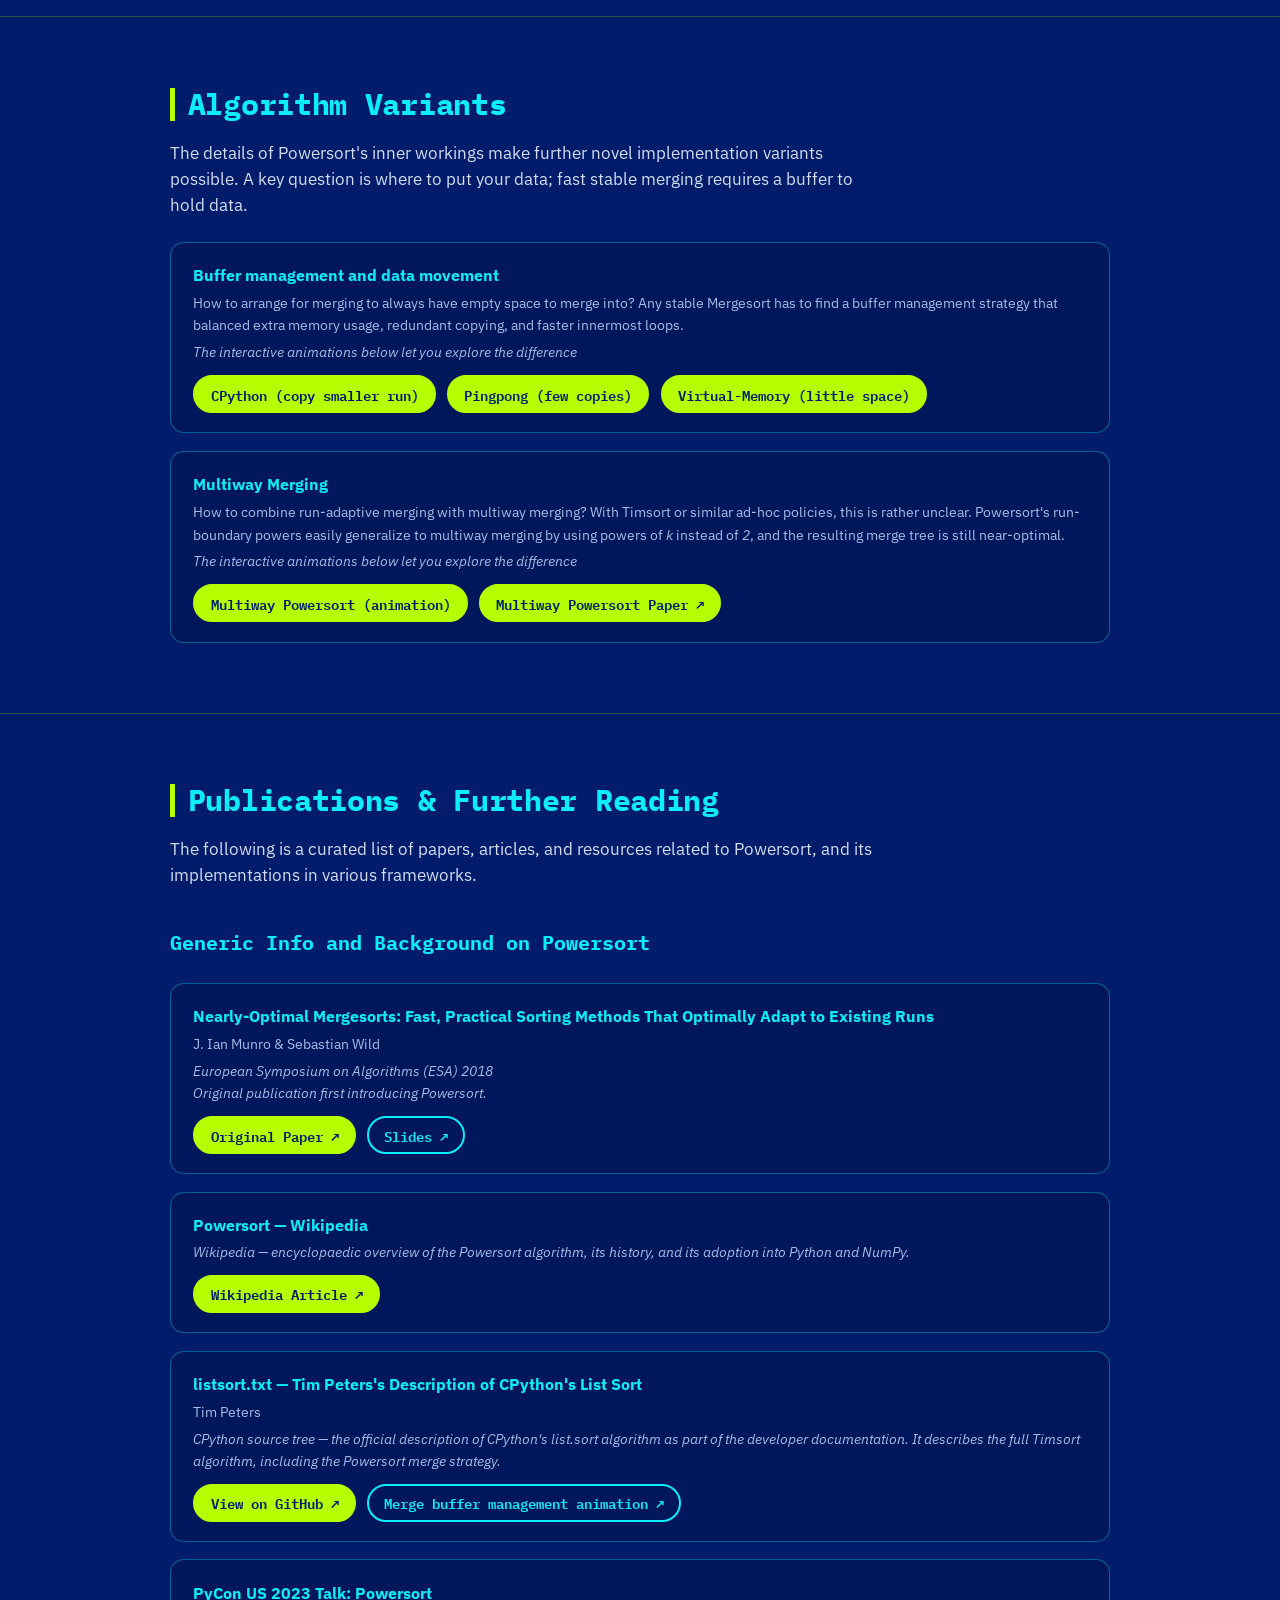
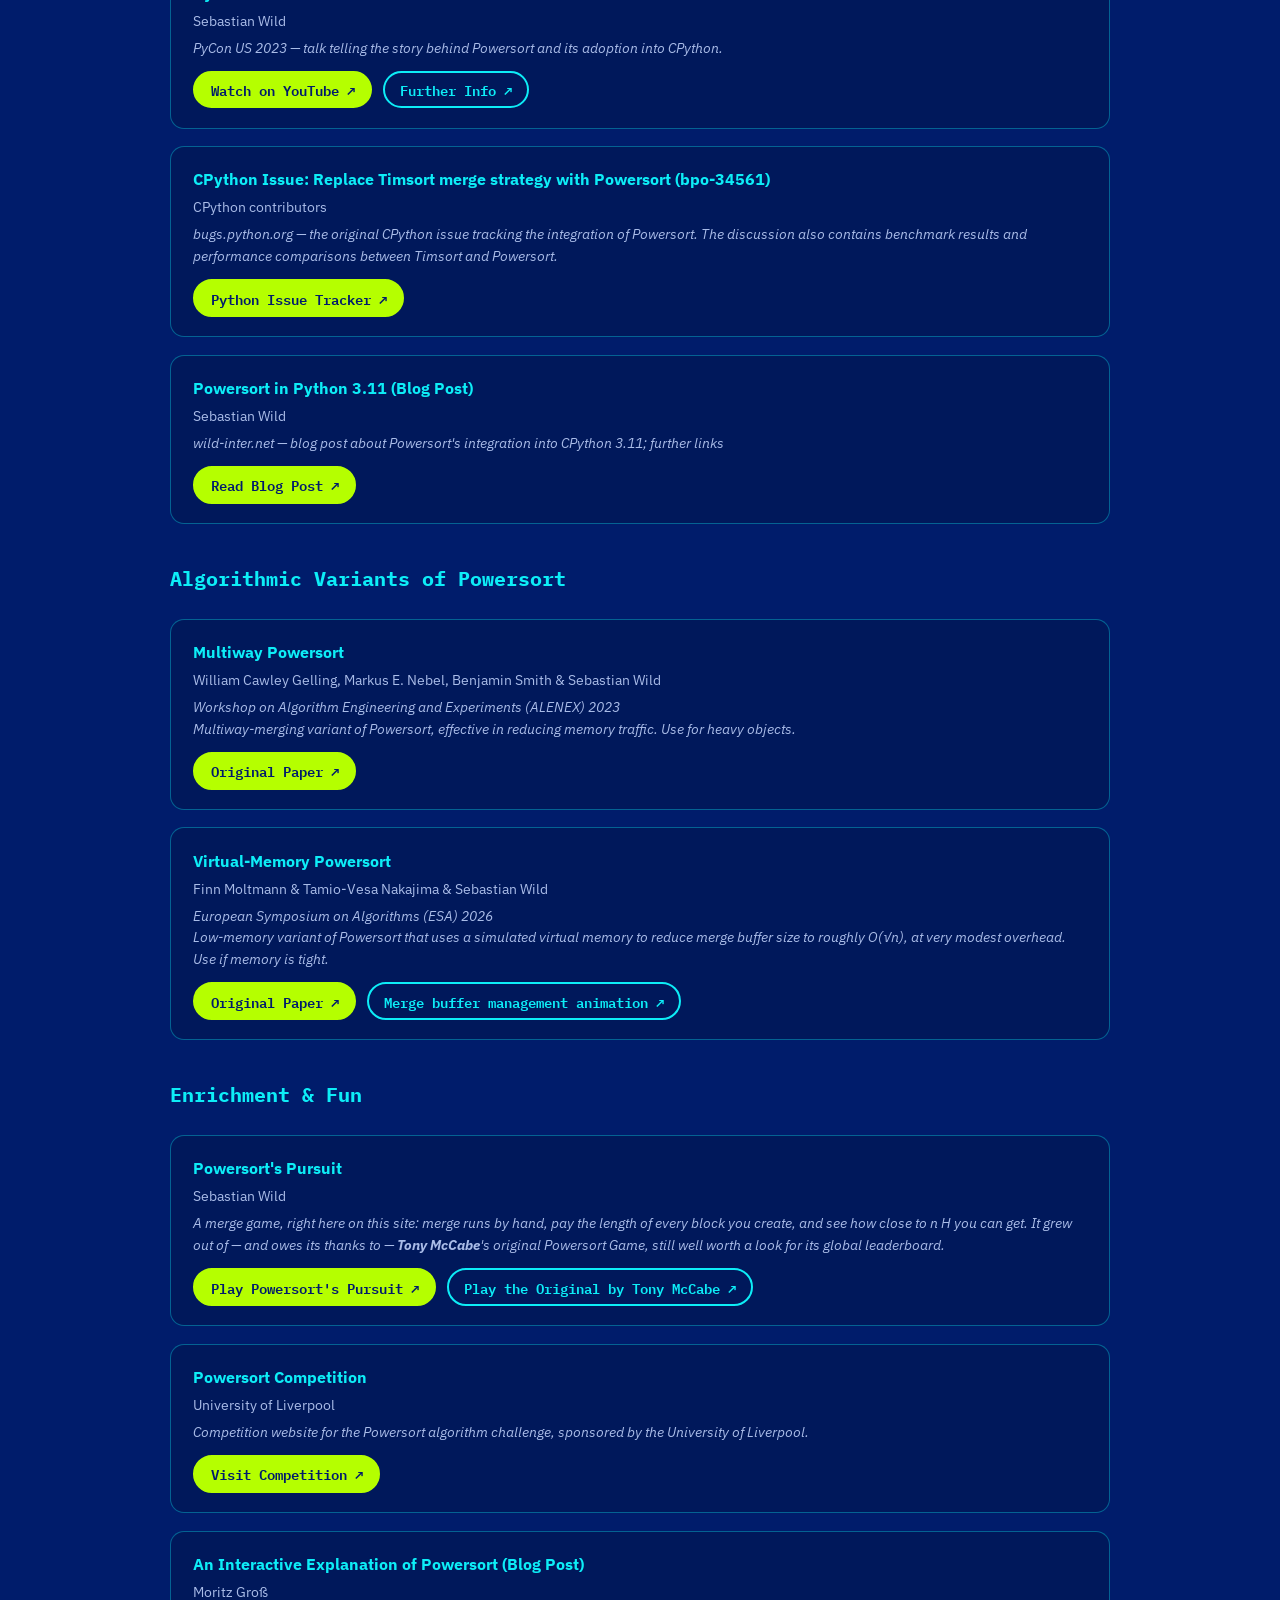
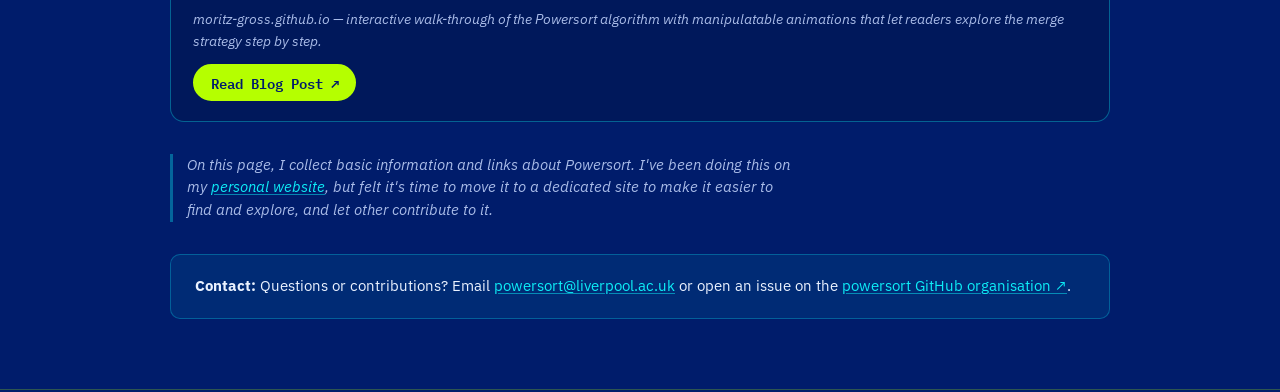
==== commit 79d1ce3a: "link powersort's pursuit, fix syntax highlighting" ====
--- a/index.html
+++ b/index.html
@@ -249,7 +249,7 @@
   <div class="playground-grid">
     <aside class="panel panel-code" aria-label="Powersort pseudocode">
       <div class="panel-title">powersort</div>
-      <pre id="codeBox"><code><span class="cl" id="cl1"> 1  <b>def</b> powersort(a):</span><span class="cl" id="cl2"> 2    n = len(a); i = 0</span><span class="cl" id="cl3"> 3    runs = []</span><span class="cl" id="cl4"> 4    j = extend_run(a, i)</span><span class="cl" id="cl5"> 5    runs.append((i, j-i, 0)); i = j</span><span class="cl" id="cl6"> 6    <b>while</b> i &lt; n:</span><span class="cl" id="cl7"> 7      j = extend_run(a, i)</span><span class="cl" id="cl8"> 8      p = power(runs[-1], (i, j-i), n)</span><span class="cl" id="cl9"> 9      <b>while</b> p &lt;= runs[-1][2]:</span><span class="cl" id="cl10">10        merge_topmost_2(a, runs)</span><span class="cl" id="cl11">11      runs.append((i, j-i, p)); i = j</span><span class="cl" id="cl12">12    <b>while</b> len(runs) &gt;= 2:</span><span class="cl" id="cl13">13      merge_topmost_2(a, runs)</span></code></pre>      <p class="panel-note">complete code: <a href="https://tiny.cc/timsort" target="_blank" rel="noopener">tiny.cc/timsort</a></p>
+      <pre id="codeBox"><code><span class="cl" id="cl1"> 1  <span class="code-keyword">def</span> <span class="code-func">powersort</span>(a):</span><span class="cl" id="cl2"> 2    n = len(a); i = <span class="code-number">0</span></span><span class="cl" id="cl3"> 3    runs = []</span><span class="cl" id="cl4"> 4    j = extend_run(a, i)</span><span class="cl" id="cl5"> 5    runs.append((i, j-i, <span class="code-number">0</span>)); i = j</span><span class="cl" id="cl6"> 6    <span class="code-keyword">while</span> i &lt; n:</span><span class="cl" id="cl7"> 7      j = extend_run(a, i)</span><span class="cl" id="cl8"> 8      p = power(runs[-<span class="code-number">1</span>], (i, j-i), n)</span><span class="cl" id="cl9"> 9      <span class="code-keyword">while</span> p &lt;= runs[-<span class="code-number">1</span>][<span class="code-number">2</span>]:</span><span class="cl" id="cl10">10        merge_topmost_2(a, runs)</span><span class="cl" id="cl11">11      runs.append((i, j-i, p)); i = j</span><span class="cl" id="cl12">12    <span class="code-keyword">while</span> len(runs) &gt;= <span class="code-number">2</span>:</span><span class="cl" id="cl13">13      merge_topmost_2(a, runs)</span></code></pre>      <p class="panel-note">complete code: <a href="https://tiny.cc/timsort" target="_blank" rel="noopener">tiny.cc/timsort</a></p>
     </aside>
 
     <div class="panel panel-stage">
@@ -1019,6 +1019,29 @@
       <div class="pub-list">
         <div class="pub-entry">
           <div class="pub-title">
+            Powersort's Pursuit
+          </div>
+          <div class="pub-authors">Sebastian&nbsp;Wild</div>
+          <div class="pub-venue">
+            A merge game, right here on this site: merge runs by hand, pay the length of every
+            block you create, and see how close to <em>n</em>&nbsp;<em>H</em> you can get.
+            It grew out of &mdash; and owes its thanks to &mdash; <strong>Tony&nbsp;McCabe</strong>'s
+            original <em>Powersort Game</em>, still well worth a look for its global leaderboard.
+          </div>
+          <div class="pub-links">
+            <a class="btn btn-primary"
+               href="powersorts-pursuit.html">
+              Play Powersort's Pursuit ↗
+            </a>
+            <a class="btn btn-outline"
+               href="https://www.wild-inter.net/posts/powersort-game"
+               target="_blank" rel="noopener">
+              Play the Original by Tony McCabe ↗
+            </a>
+          </div>
+        </div>
+        <div class="pub-entry">
+          <div class="pub-title">
             Powersort Competition
           </div>
           <div class="pub-authors">University of Liverpool</div>
@@ -1048,23 +1071,6 @@
                href="https://moritz-gross.github.io/posts/powersort/"
                target="_blank" rel="noopener">
               Read Blog Post ↗
-            </a>
-          </div>
-        </div>
-
-        <div class="pub-entry">
-          <div class="pub-title">
-            The Powersort Game
-          </div>
-          <div class="pub-authors">Tony&nbsp;McCabe</div>
-          <div class="pub-venue">
-            Interactive game to test how well you can find good merge policies.
-          </div>
-          <div class="pub-links">
-            <a class="btn btn-primary"
-               href="https://www.wild-inter.net/posts/powersort-game"
-               target="_blank" rel="noopener">
-              Play the Game ↗
             </a>
           </div>
         </div>
--- a/style.css
+++ b/style.css
@@ -209,7 +209,11 @@
 .panel-code b { color: var(--lightblue); font-weight: 700; }
 .cl { display: block; padding: 0 0.4rem; border-radius: 5px; white-space: pre; }
 .cl.active { background: var(--lime); color: var(--darkblue); }
-.cl.active b { color: var(--blue); }
+.cl.active b,
+.cl.active .code-keyword,
+.cl.active .code-func,
+.cl.active .code-number,
+.cl.active .code-comment { color: var(--darkblue); }
 
 /* run stack panel — grows upward: first pushed run sits at the bottom */
 .stack-box {
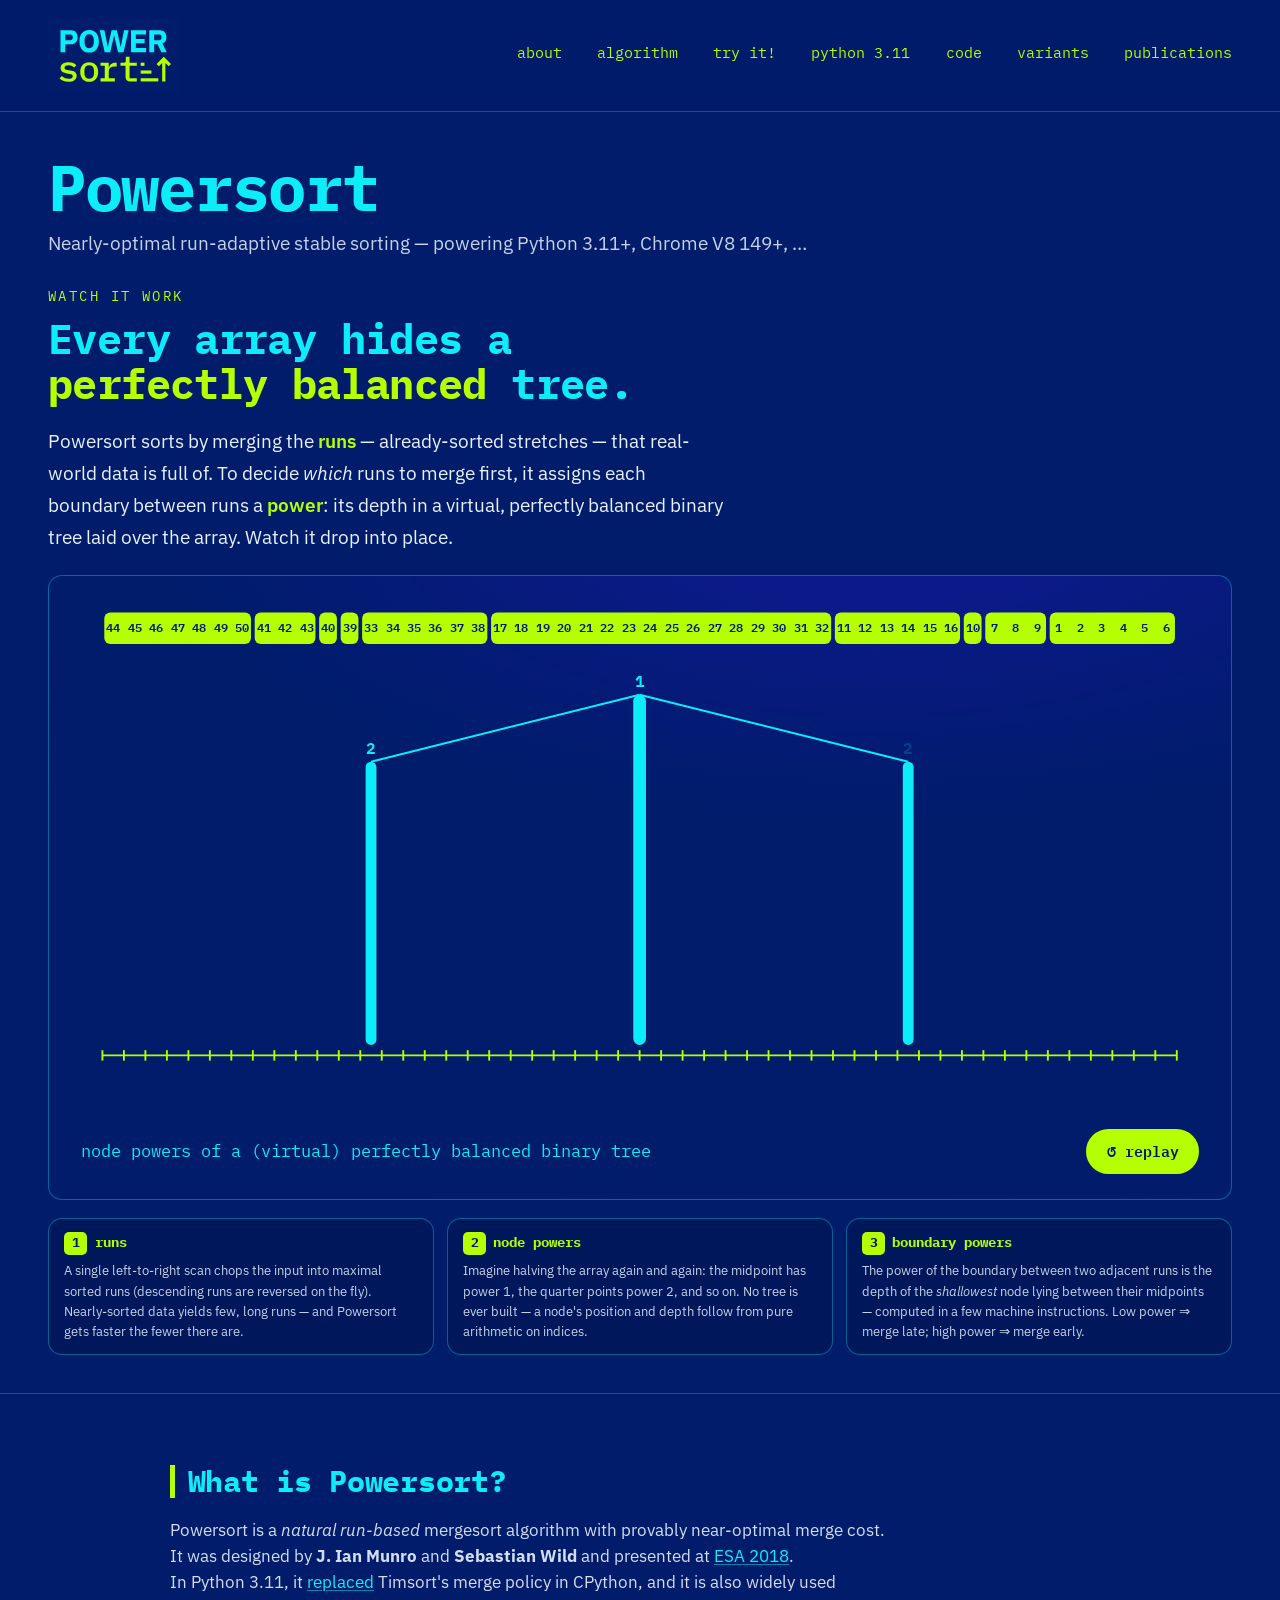
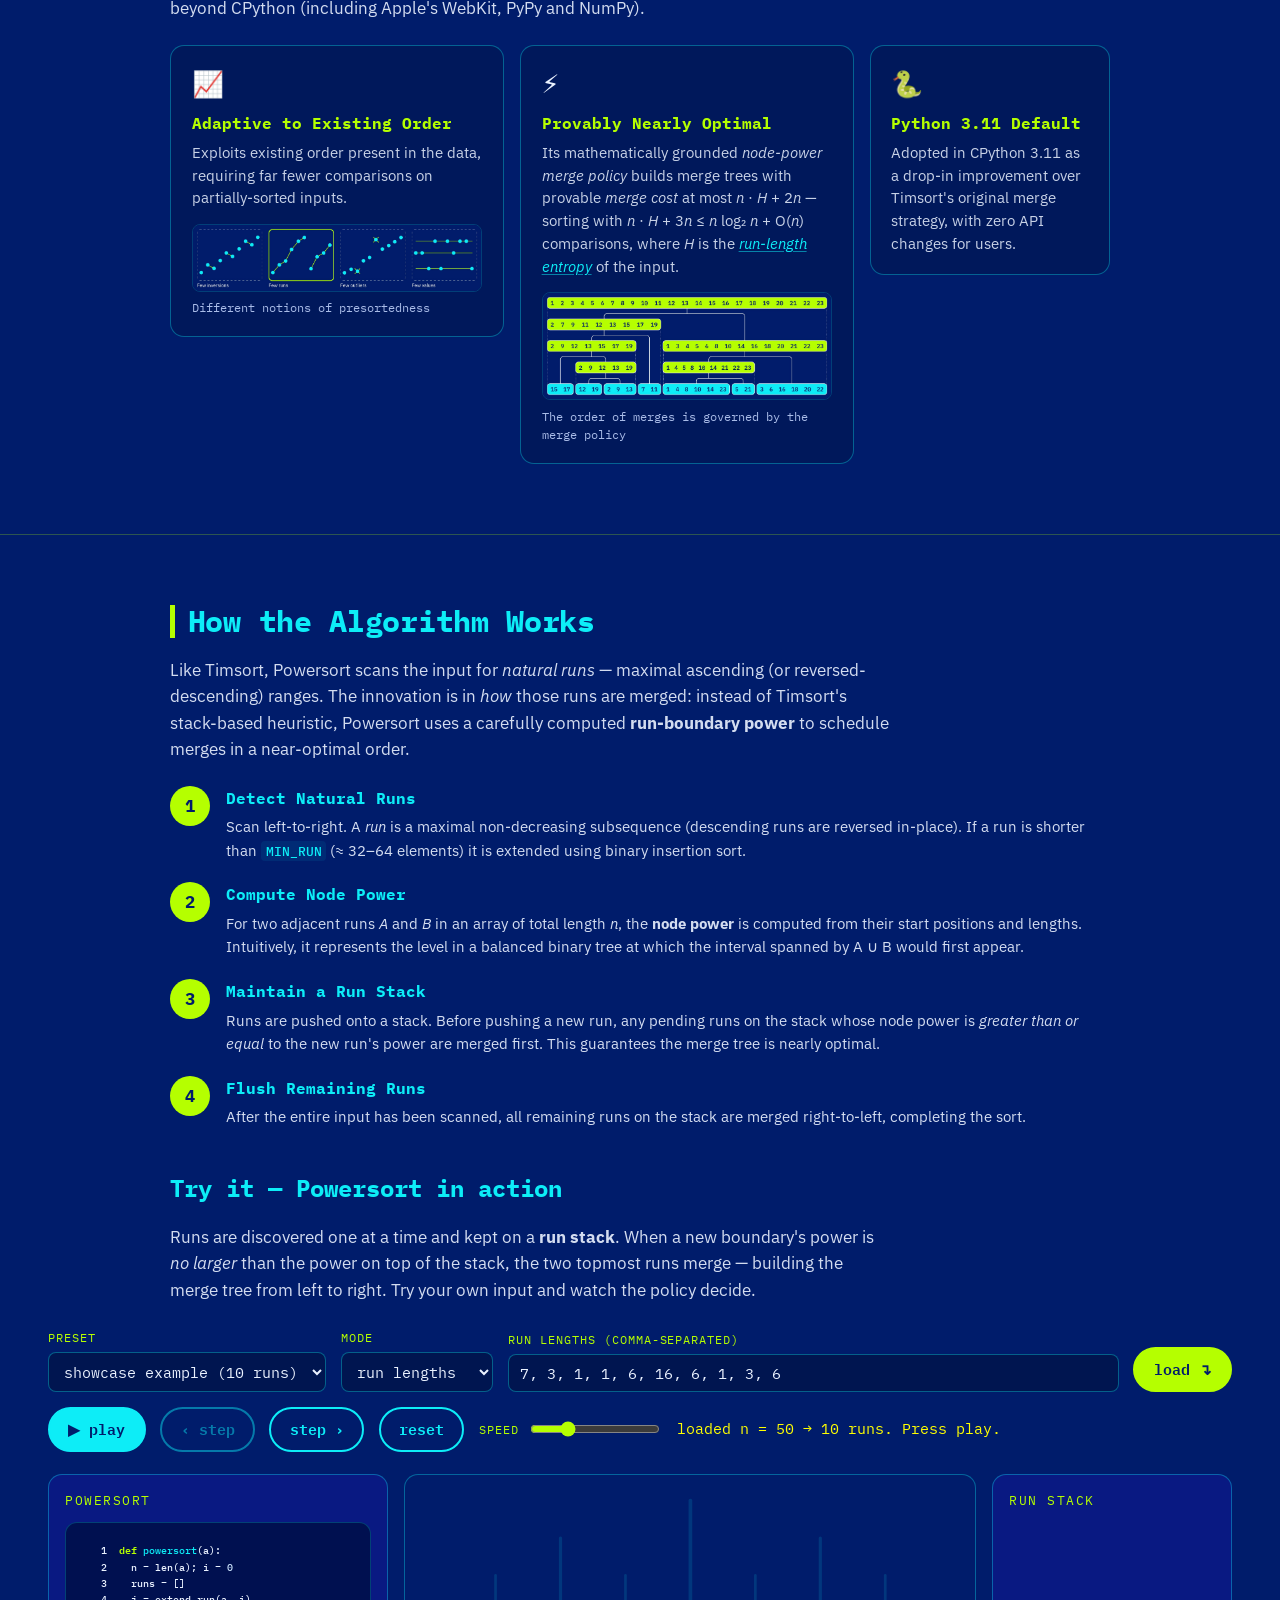
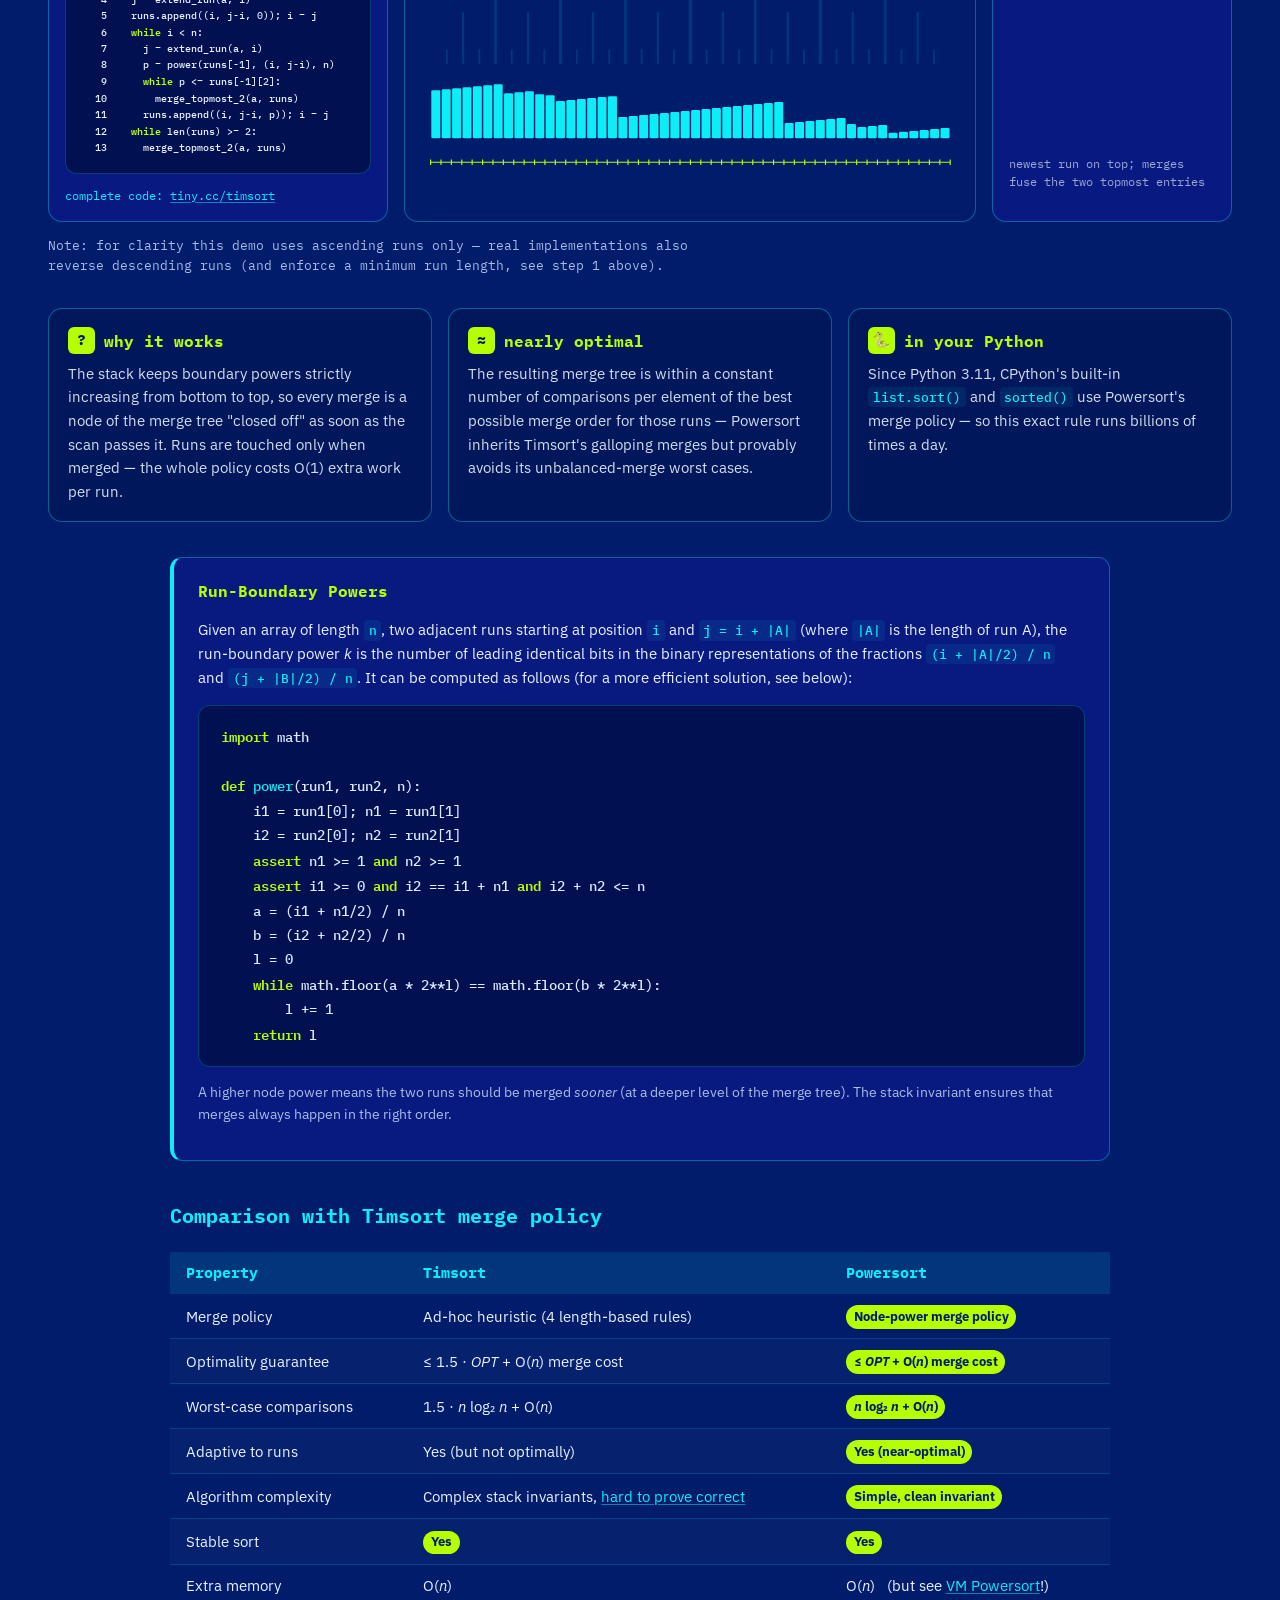
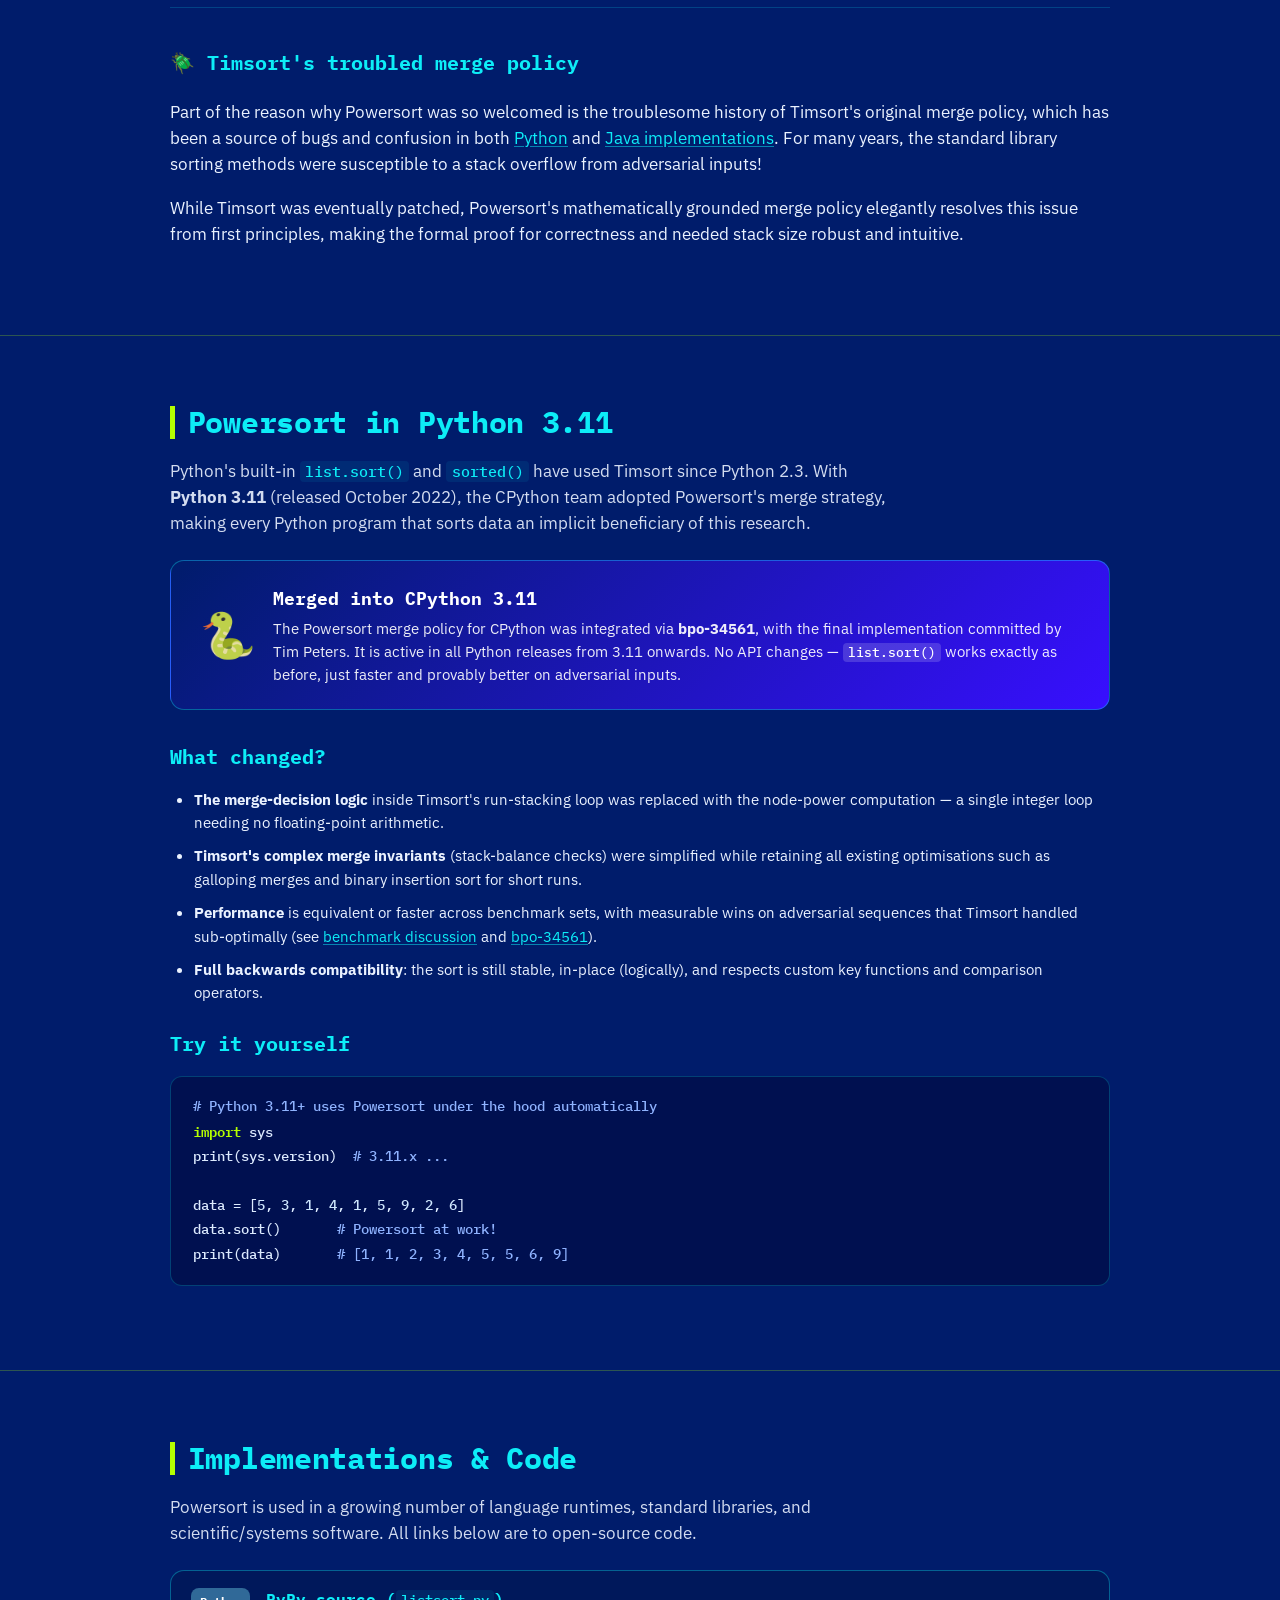
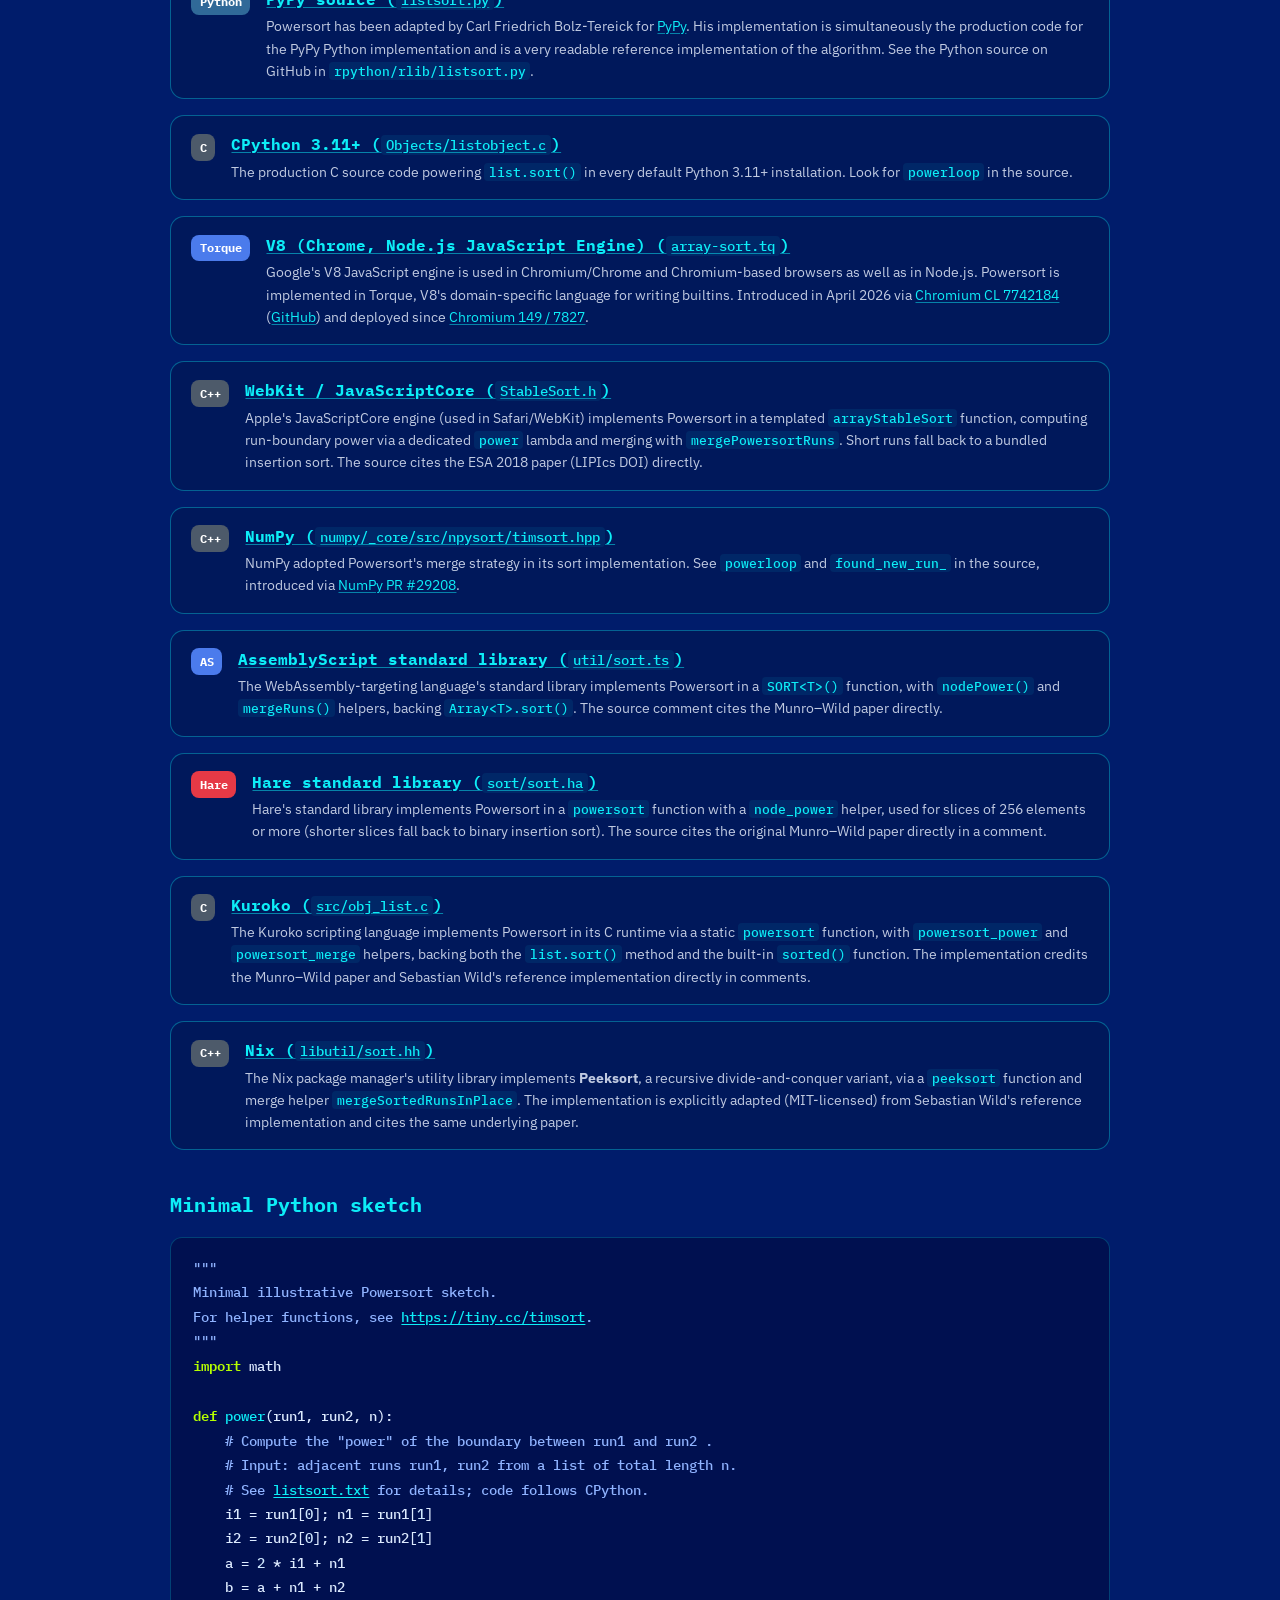
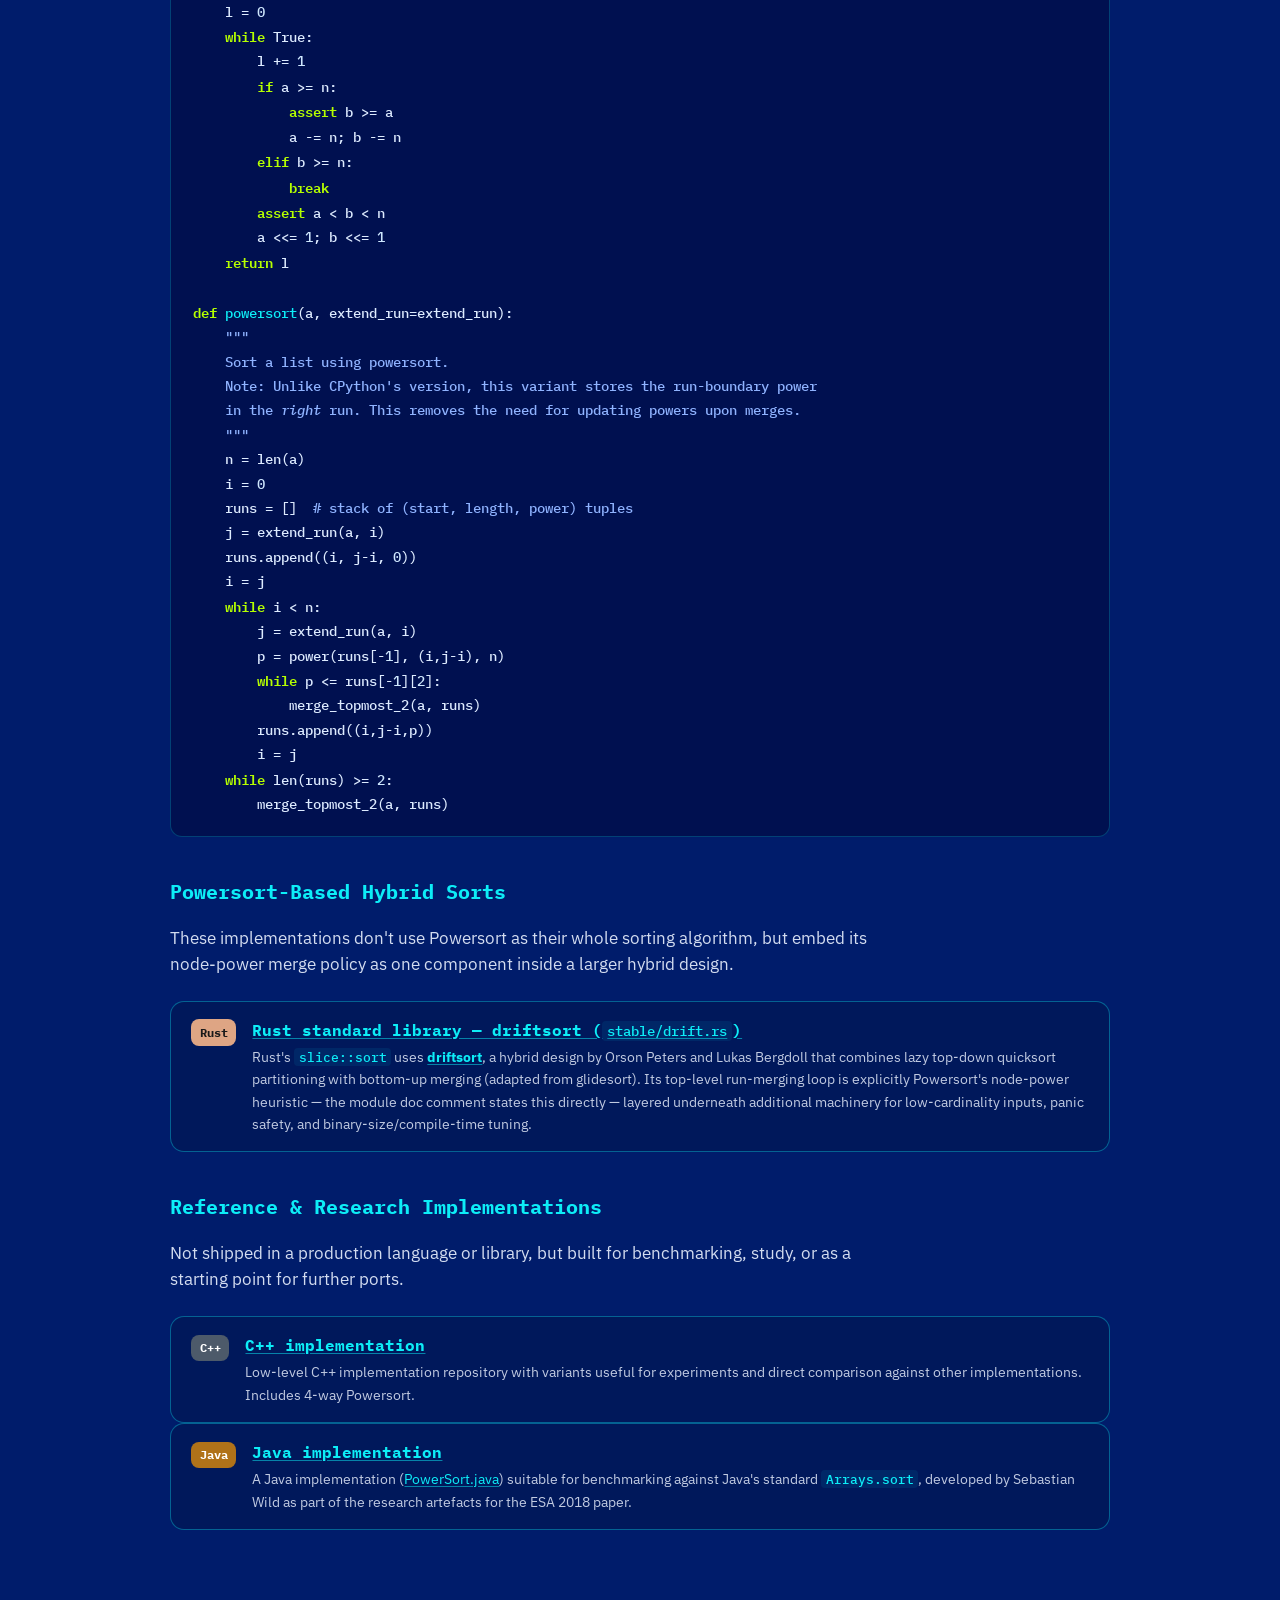
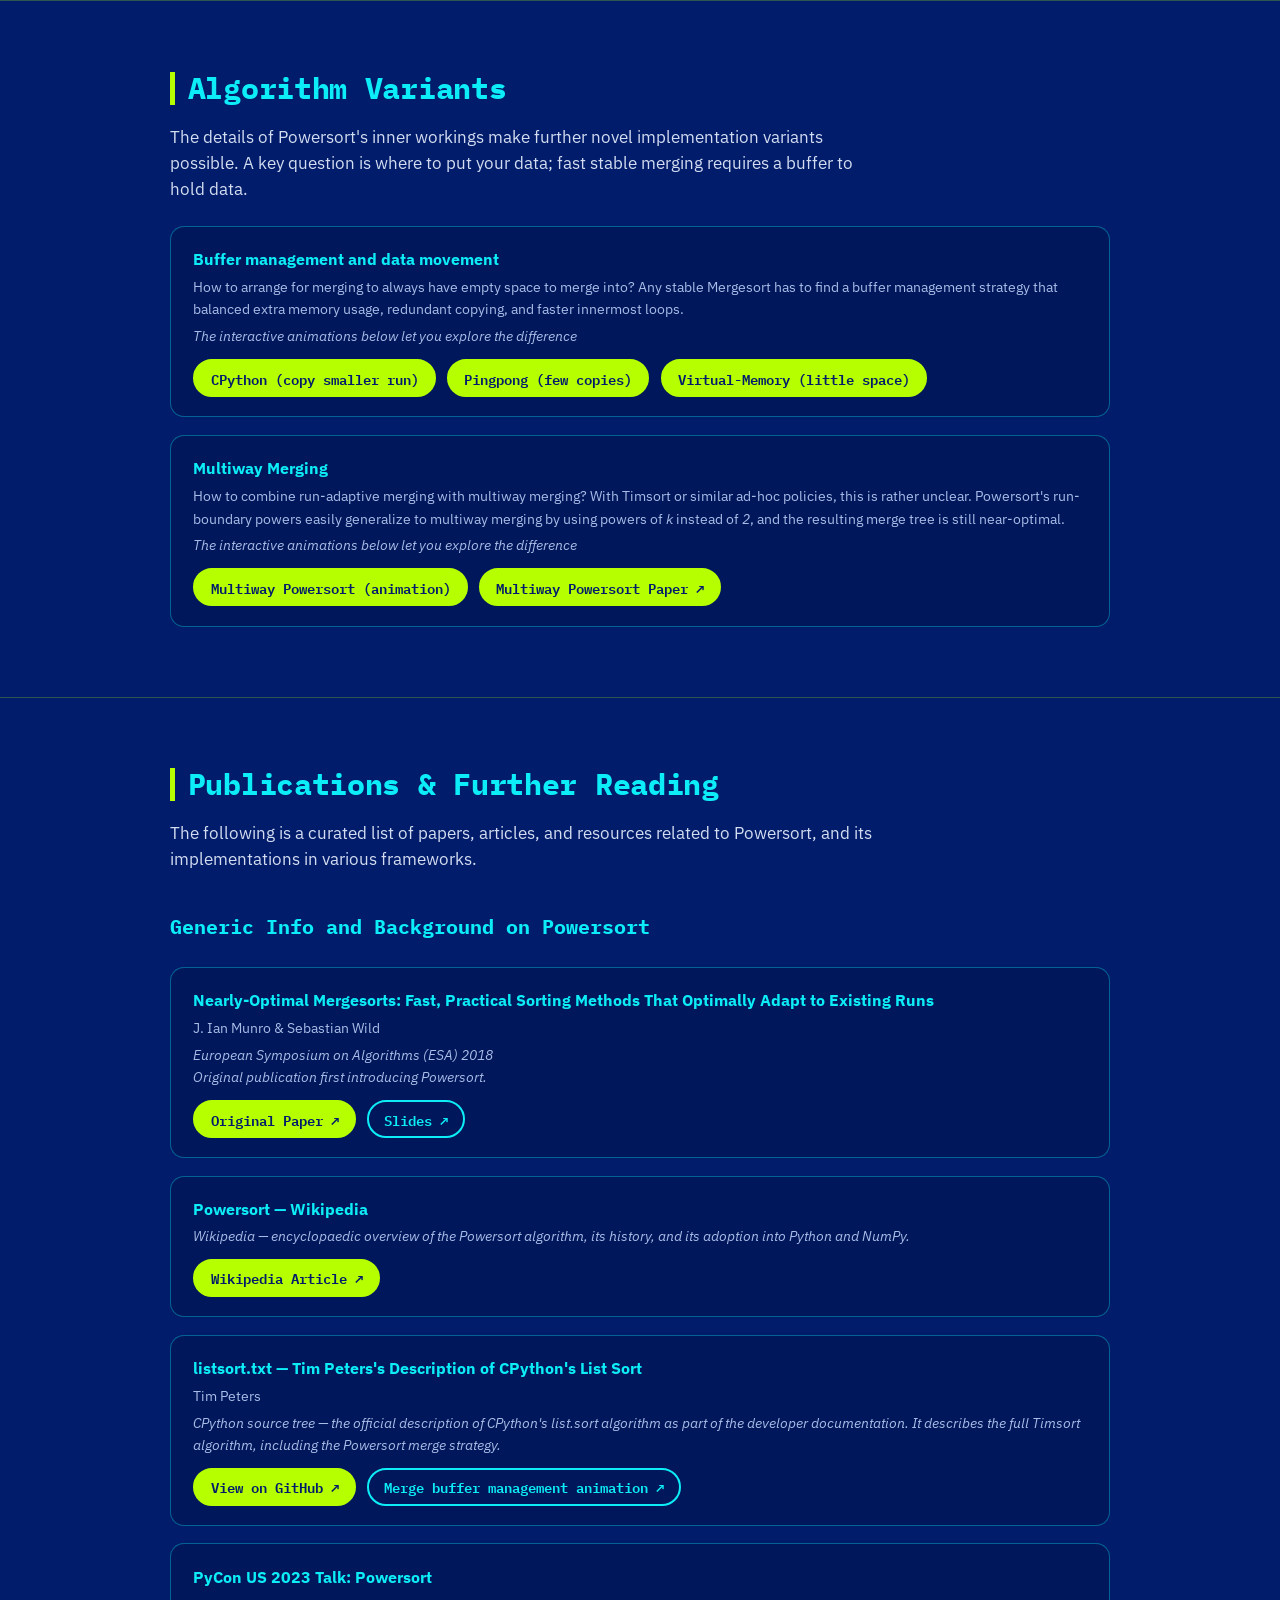
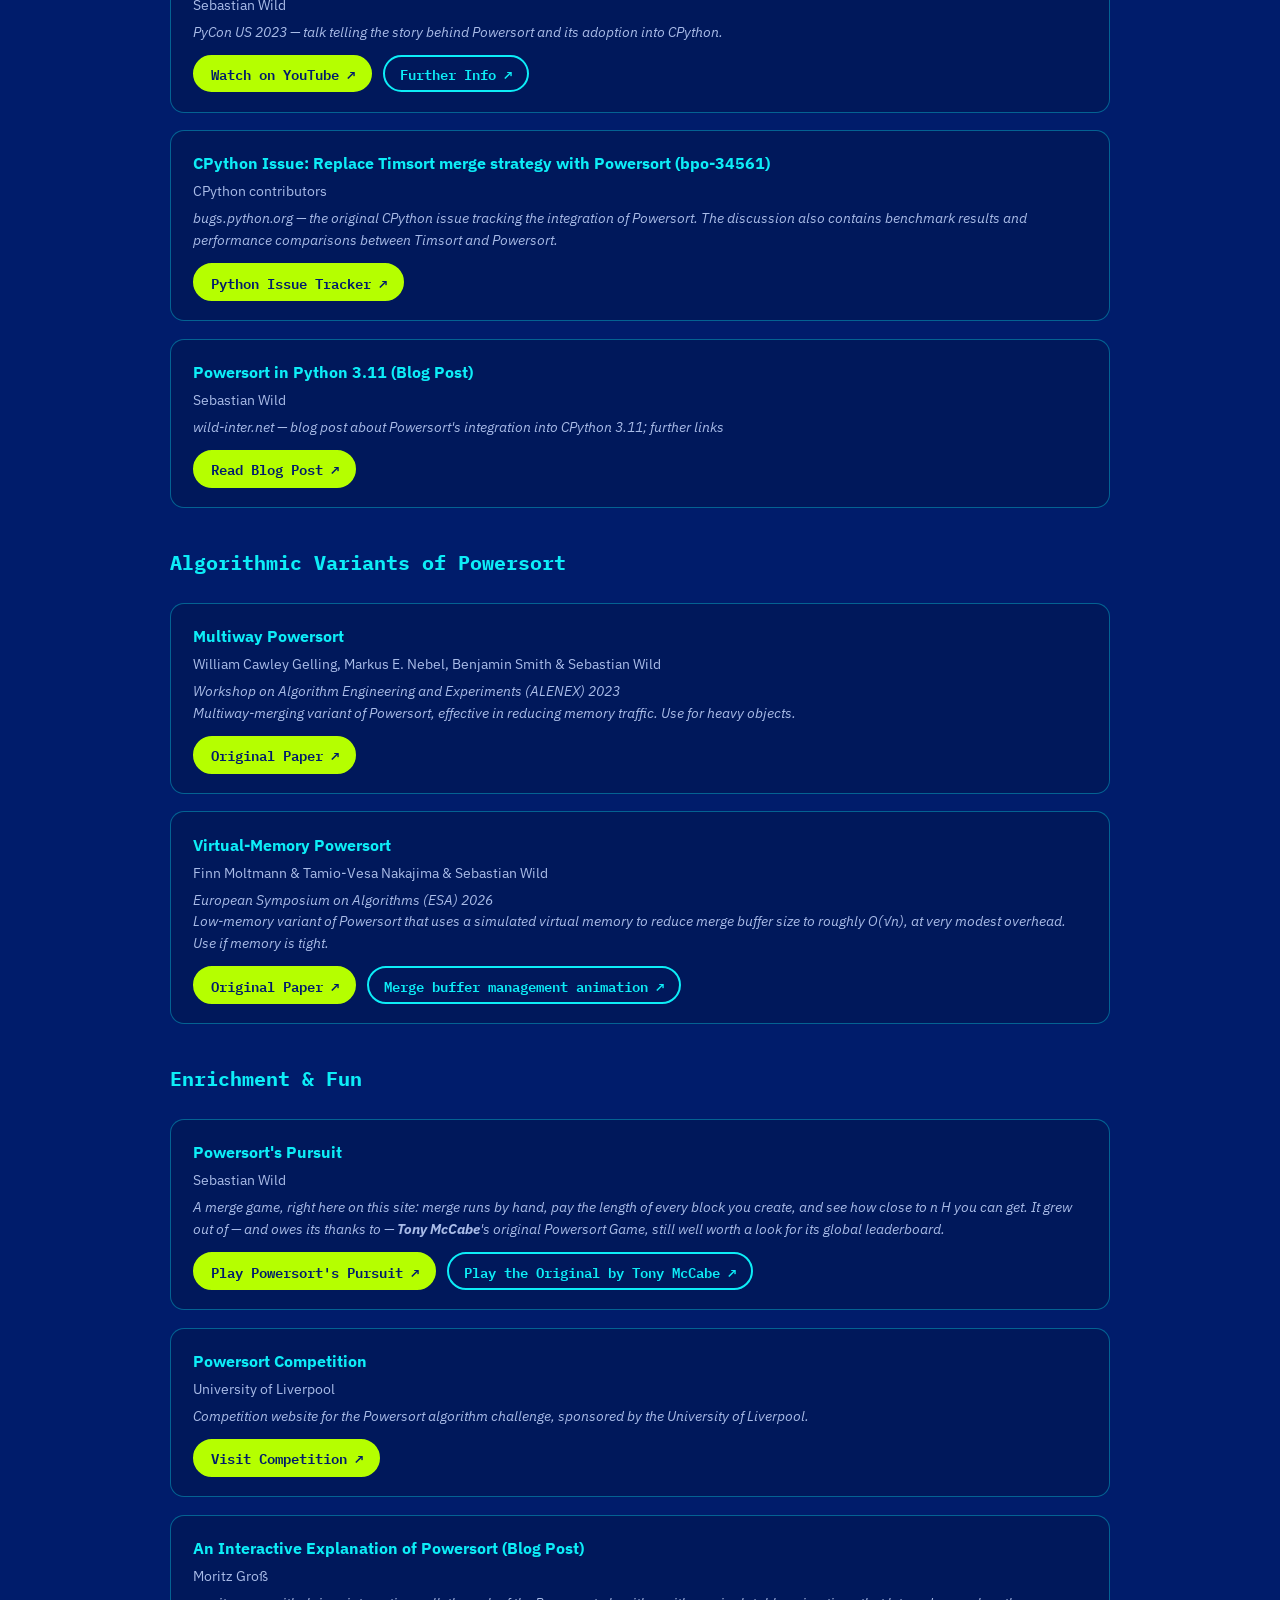
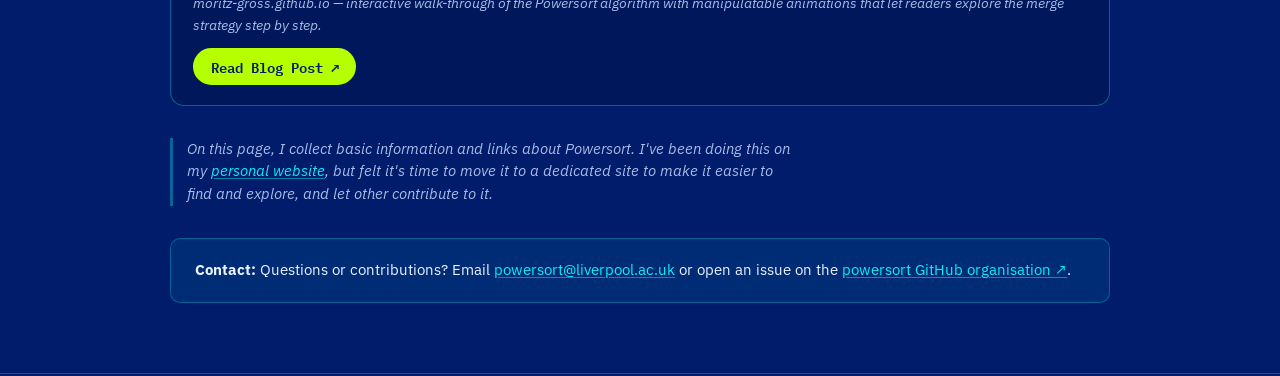
==== commit 32f521ff: "add goatcounter" ====
--- a/index.html
+++ b/index.html
@@ -368,7 +368,7 @@
           <tr>
             <td>Extra memory</td>
             <td>O(<em>n</em>)</td>
-            <td>O(<em>n</em>)</td>
+            <td>O(<em>n</em>) &nbsp; (but see <a href="#variants">VM Powersort</a>!)</td>
           </tr>
         </tbody>
       </table>
@@ -722,6 +722,23 @@
 
     <div class="impl-list">
       <div class="impl-item">
+        <span class="impl-lang c">C++</span>
+        <div>
+          <h3>
+            <a href="https://github.com/sebawild/powersort" target="_blank" rel="noopener">
+              C++ implementation
+            </a>
+          </h3>
+          <p>
+            Low-level C++ implementation repository with variants useful for experiments and
+            direct comparison against other implementations.
+            Includes 4-way Powersort.
+          </p>
+        </div>
+      </div>
+    </div>
+    
+    <div class="impl-item">
         <span class="impl-lang java">Java</span>
         <div>
           <h3>
@@ -738,23 +755,6 @@
           </p>
         </div>
       </div>
-
-      <div class="impl-item">
-        <span class="impl-lang c">C++</span>
-        <div>
-          <h3>
-            <a href="https://github.com/sebawild/powersort" target="_blank" rel="noopener">
-              C++ implementation
-            </a>
-          </h3>
-          <p>
-            Low-level C++ implementation repository with variants useful for experiments and
-            direct comparison against other implementations.
-            Includes 4-way Powersort.
-          </p>
-        </div>
-      </div>
-    </div>
 
   </div>
 </section>
